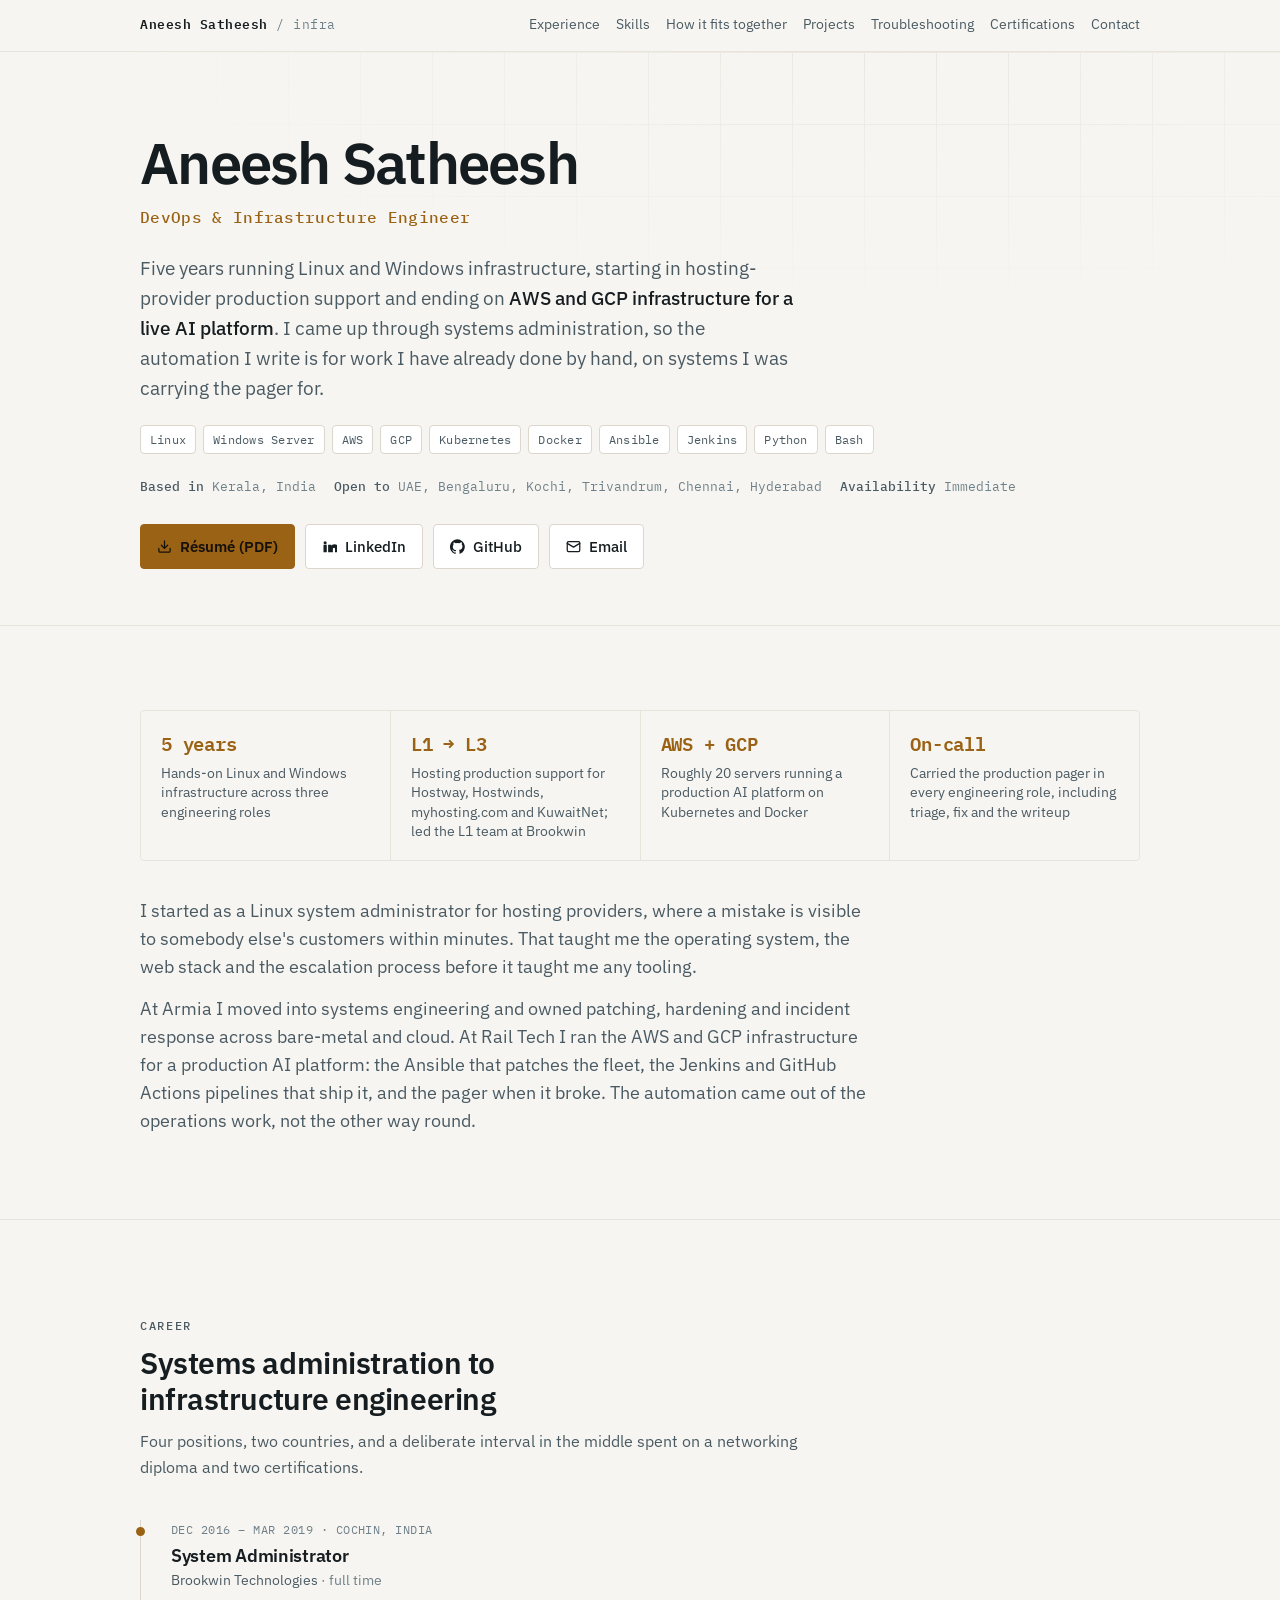
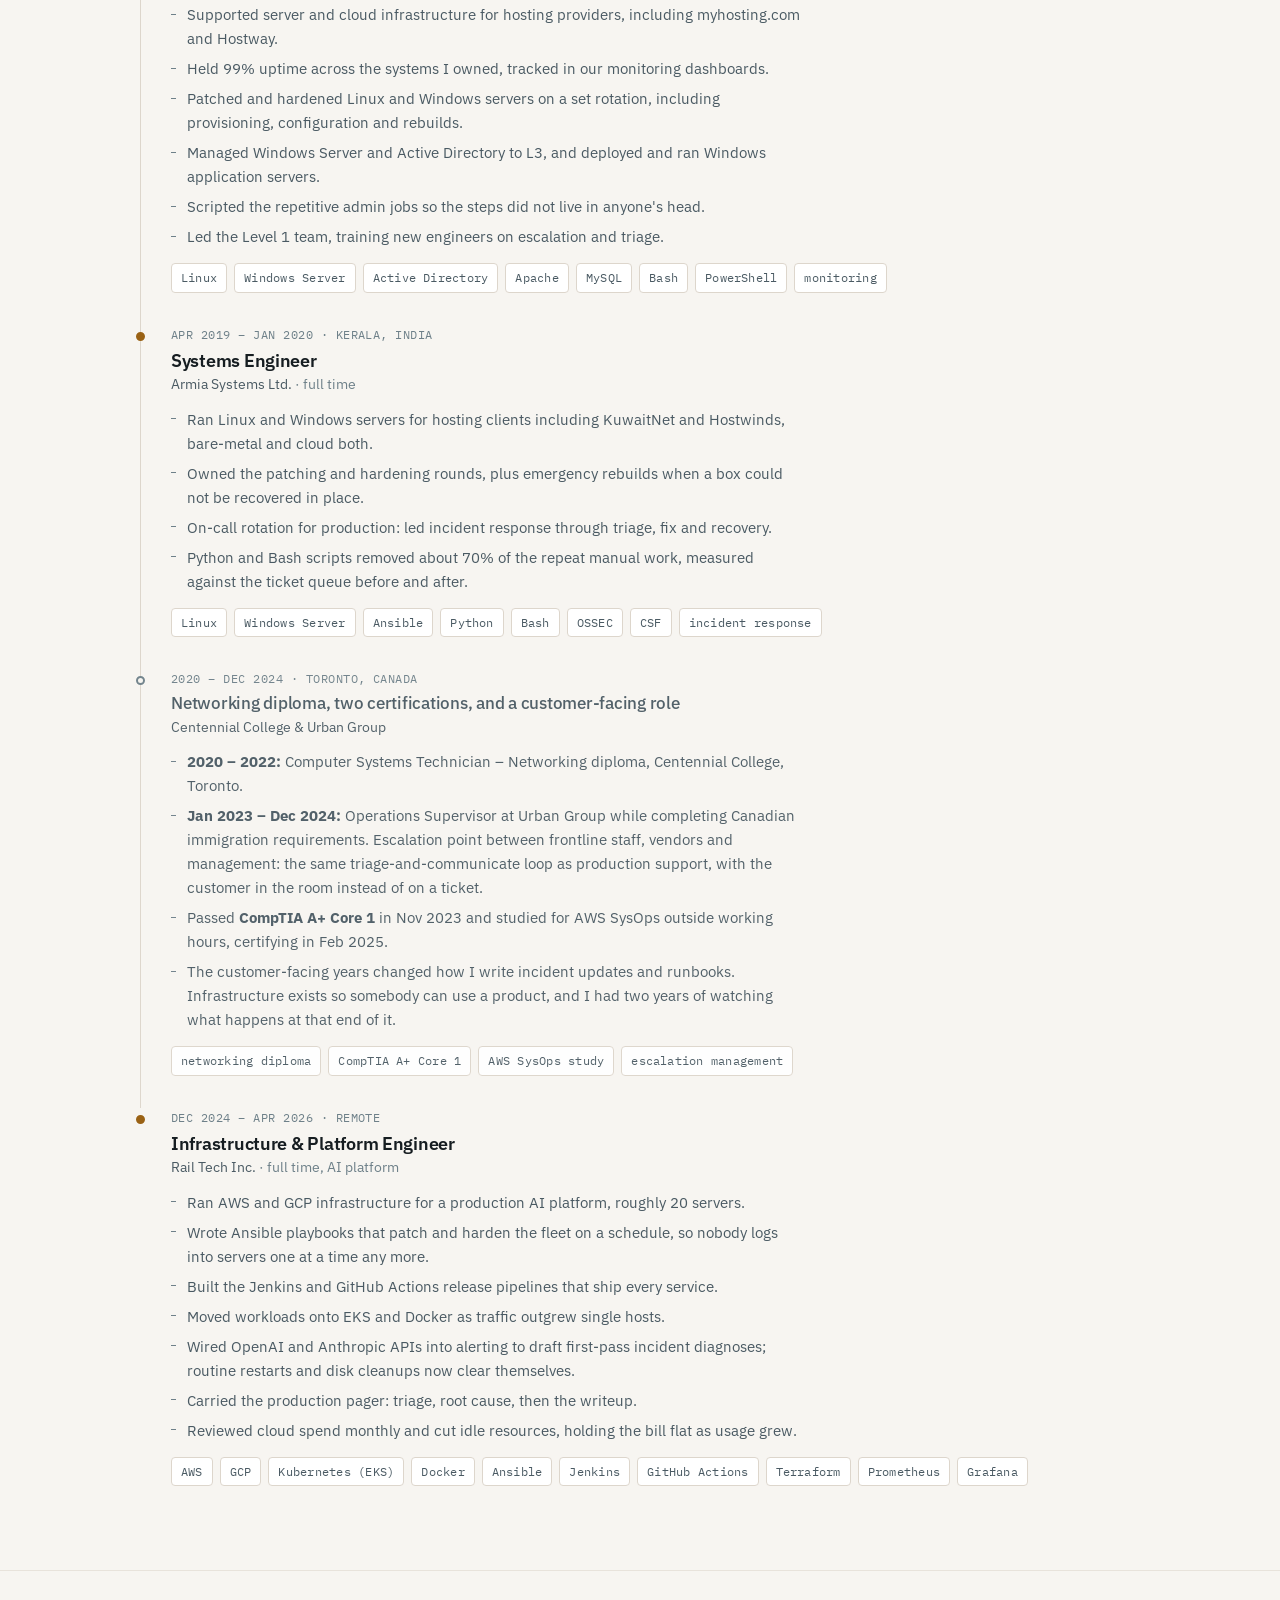
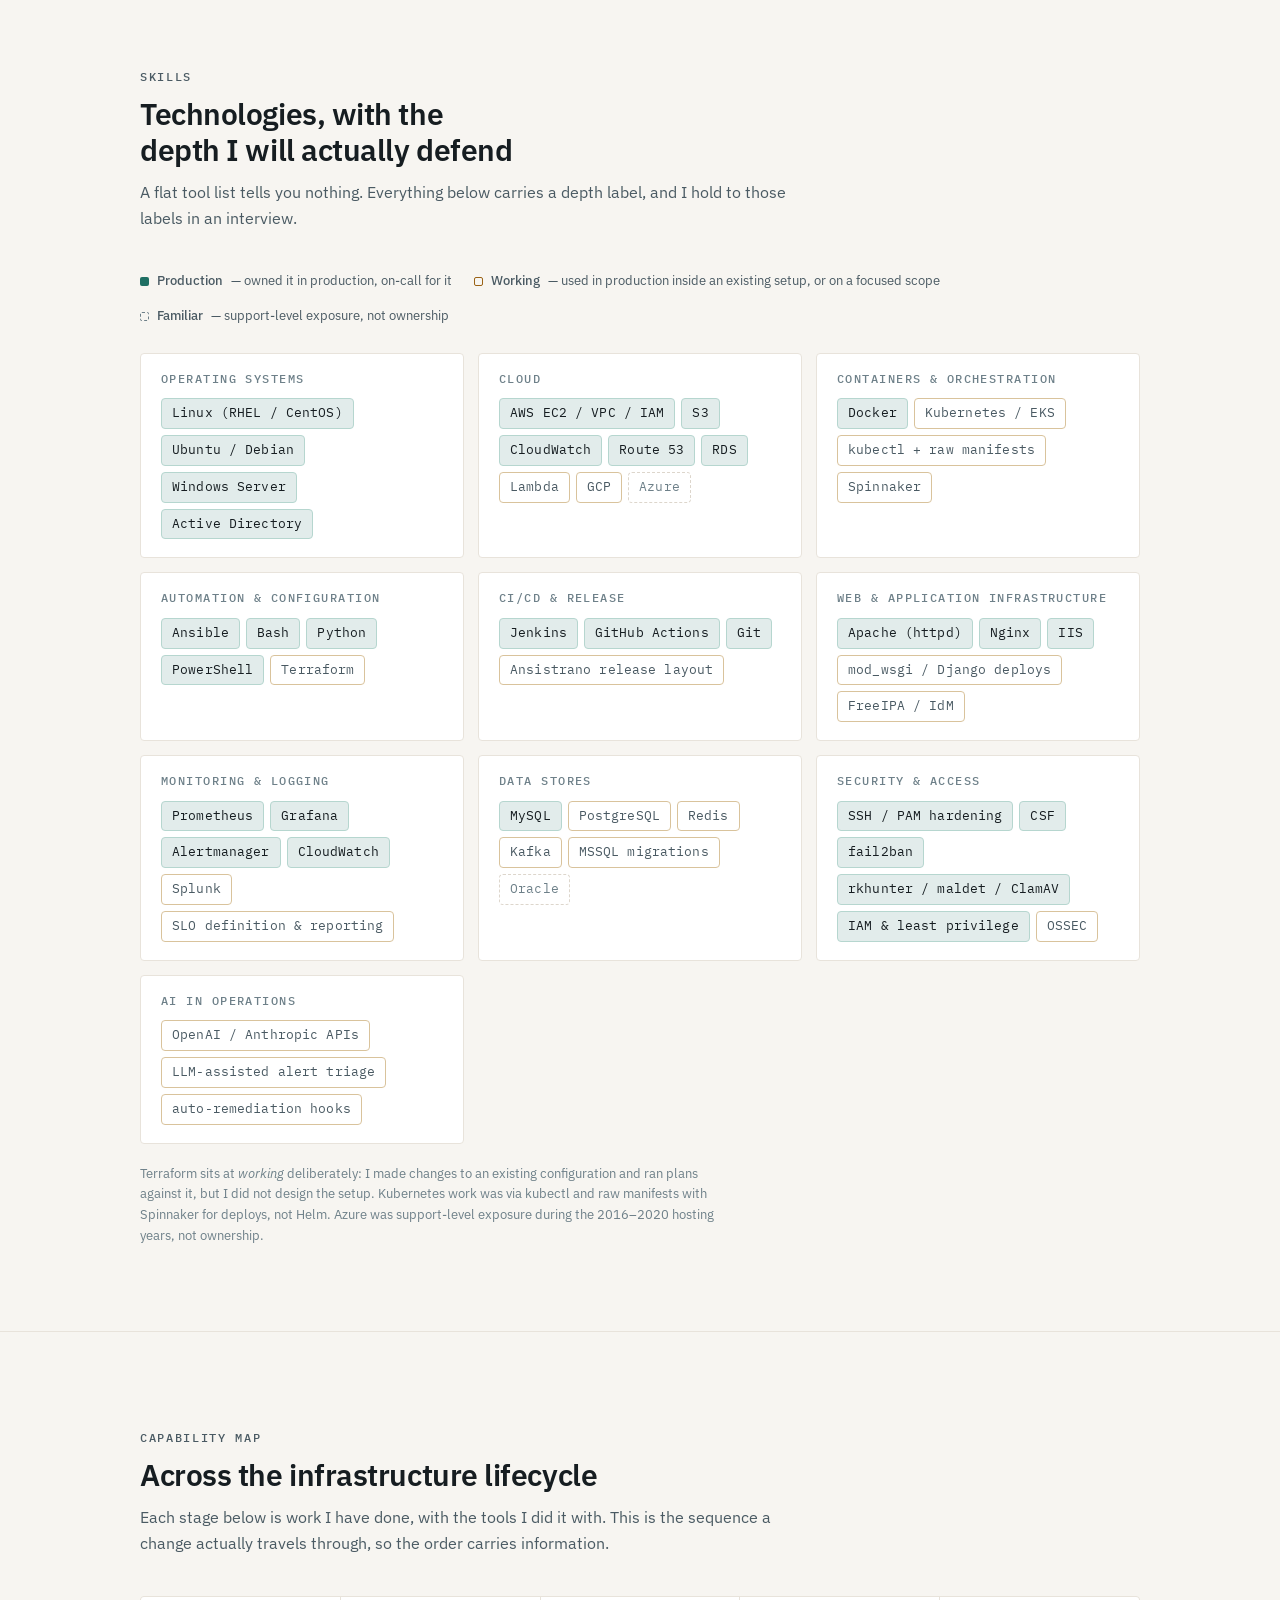
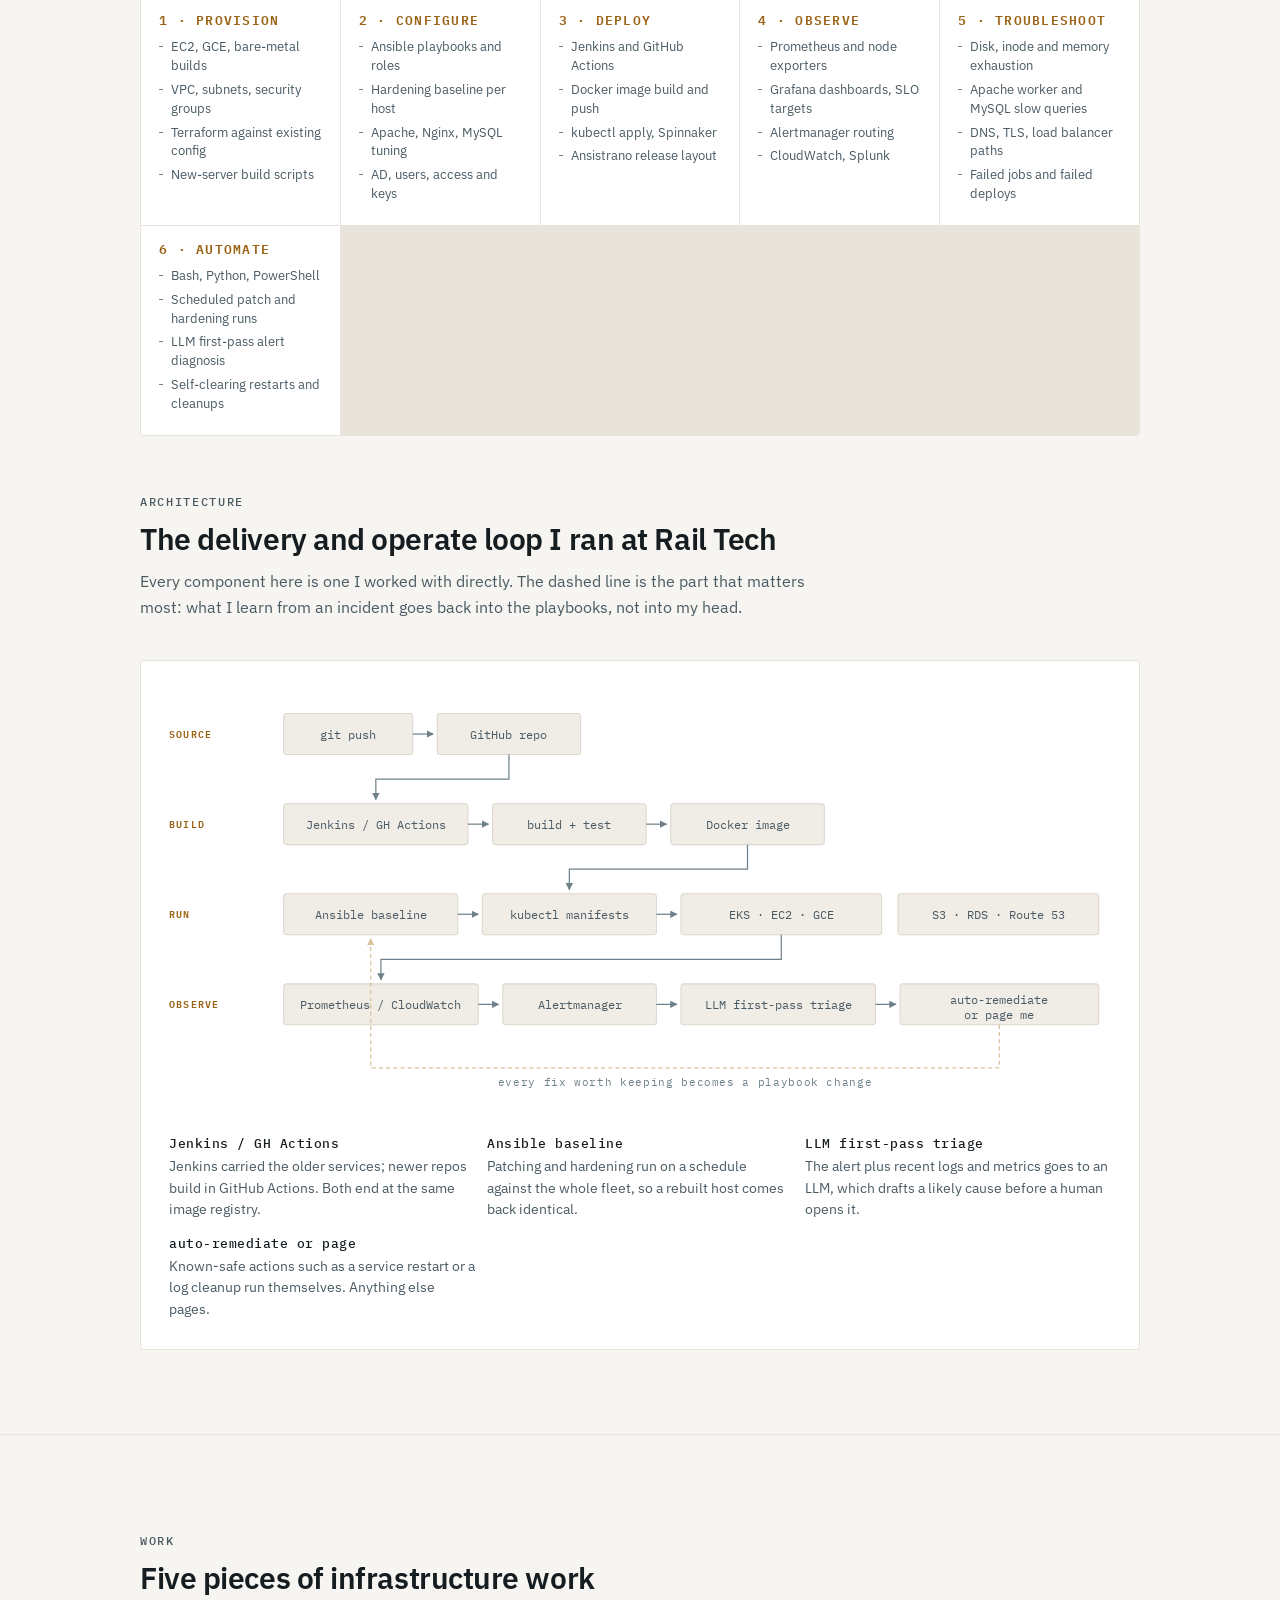
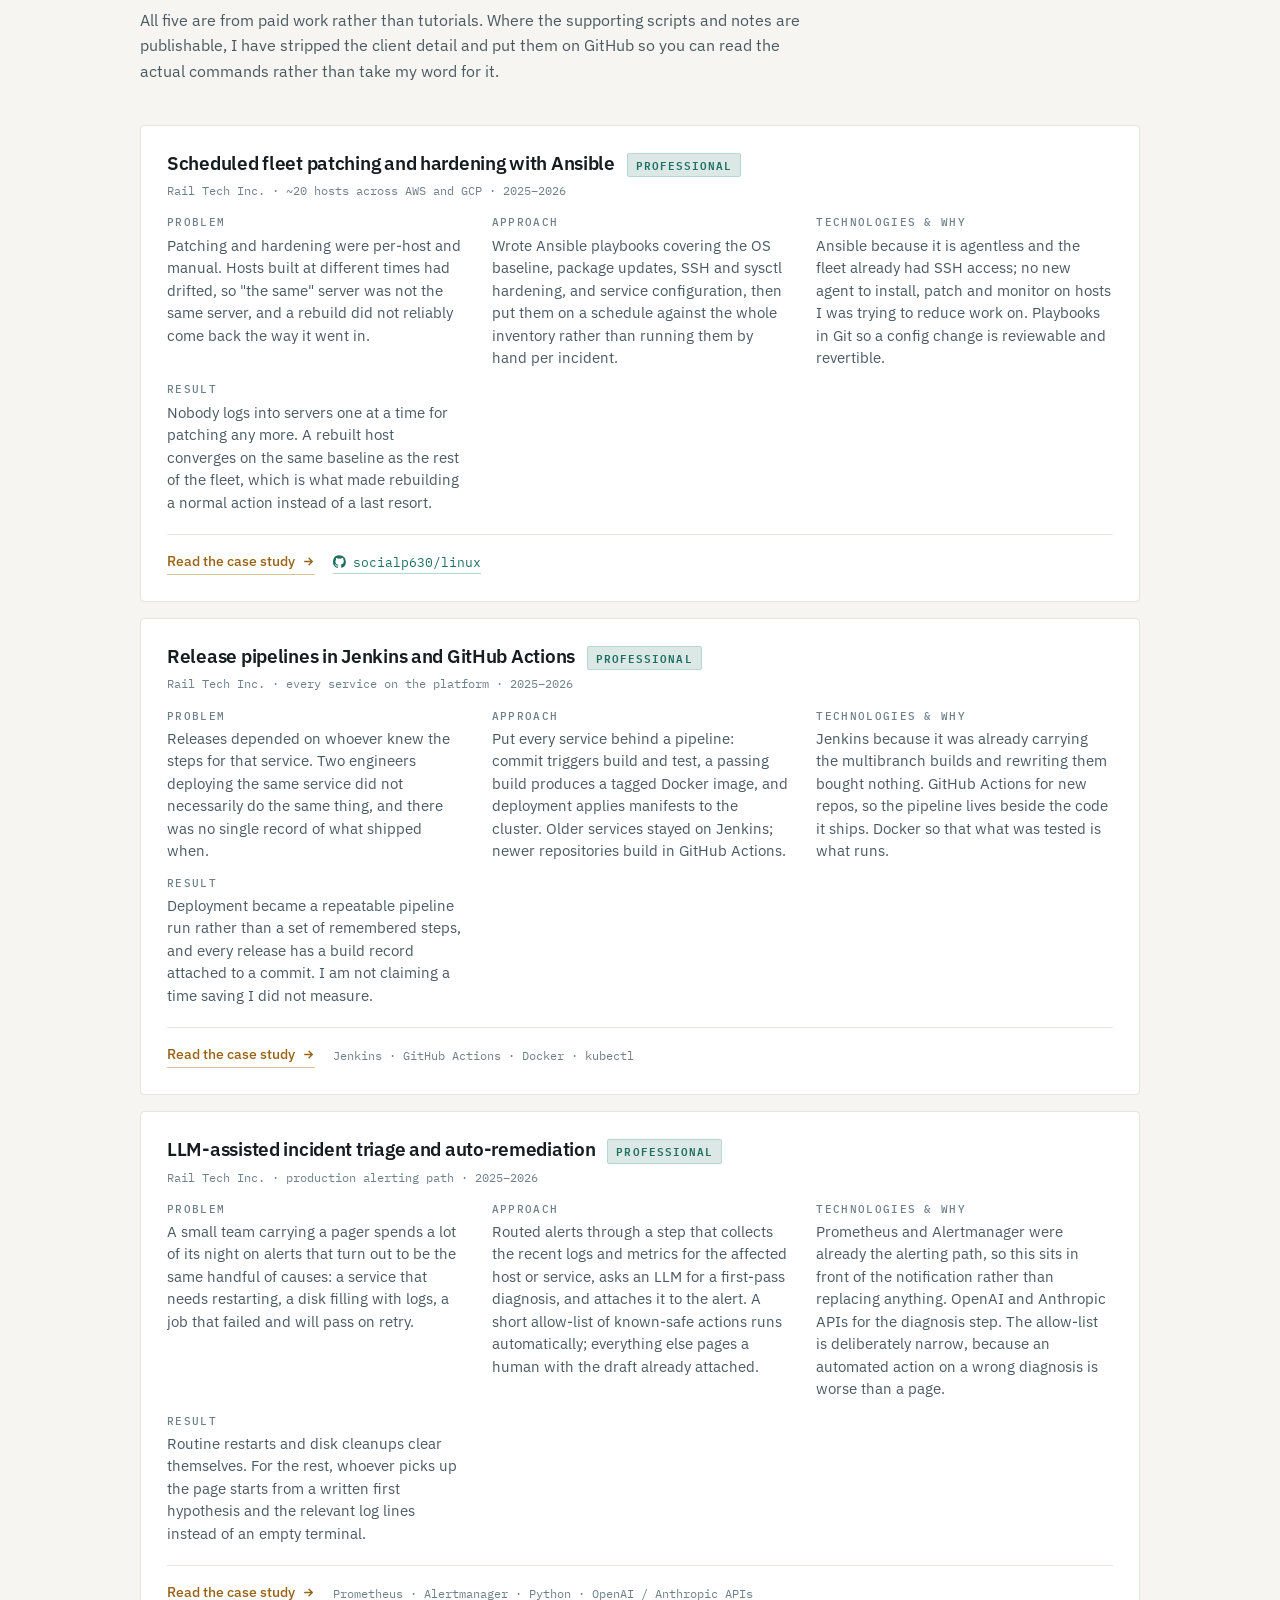
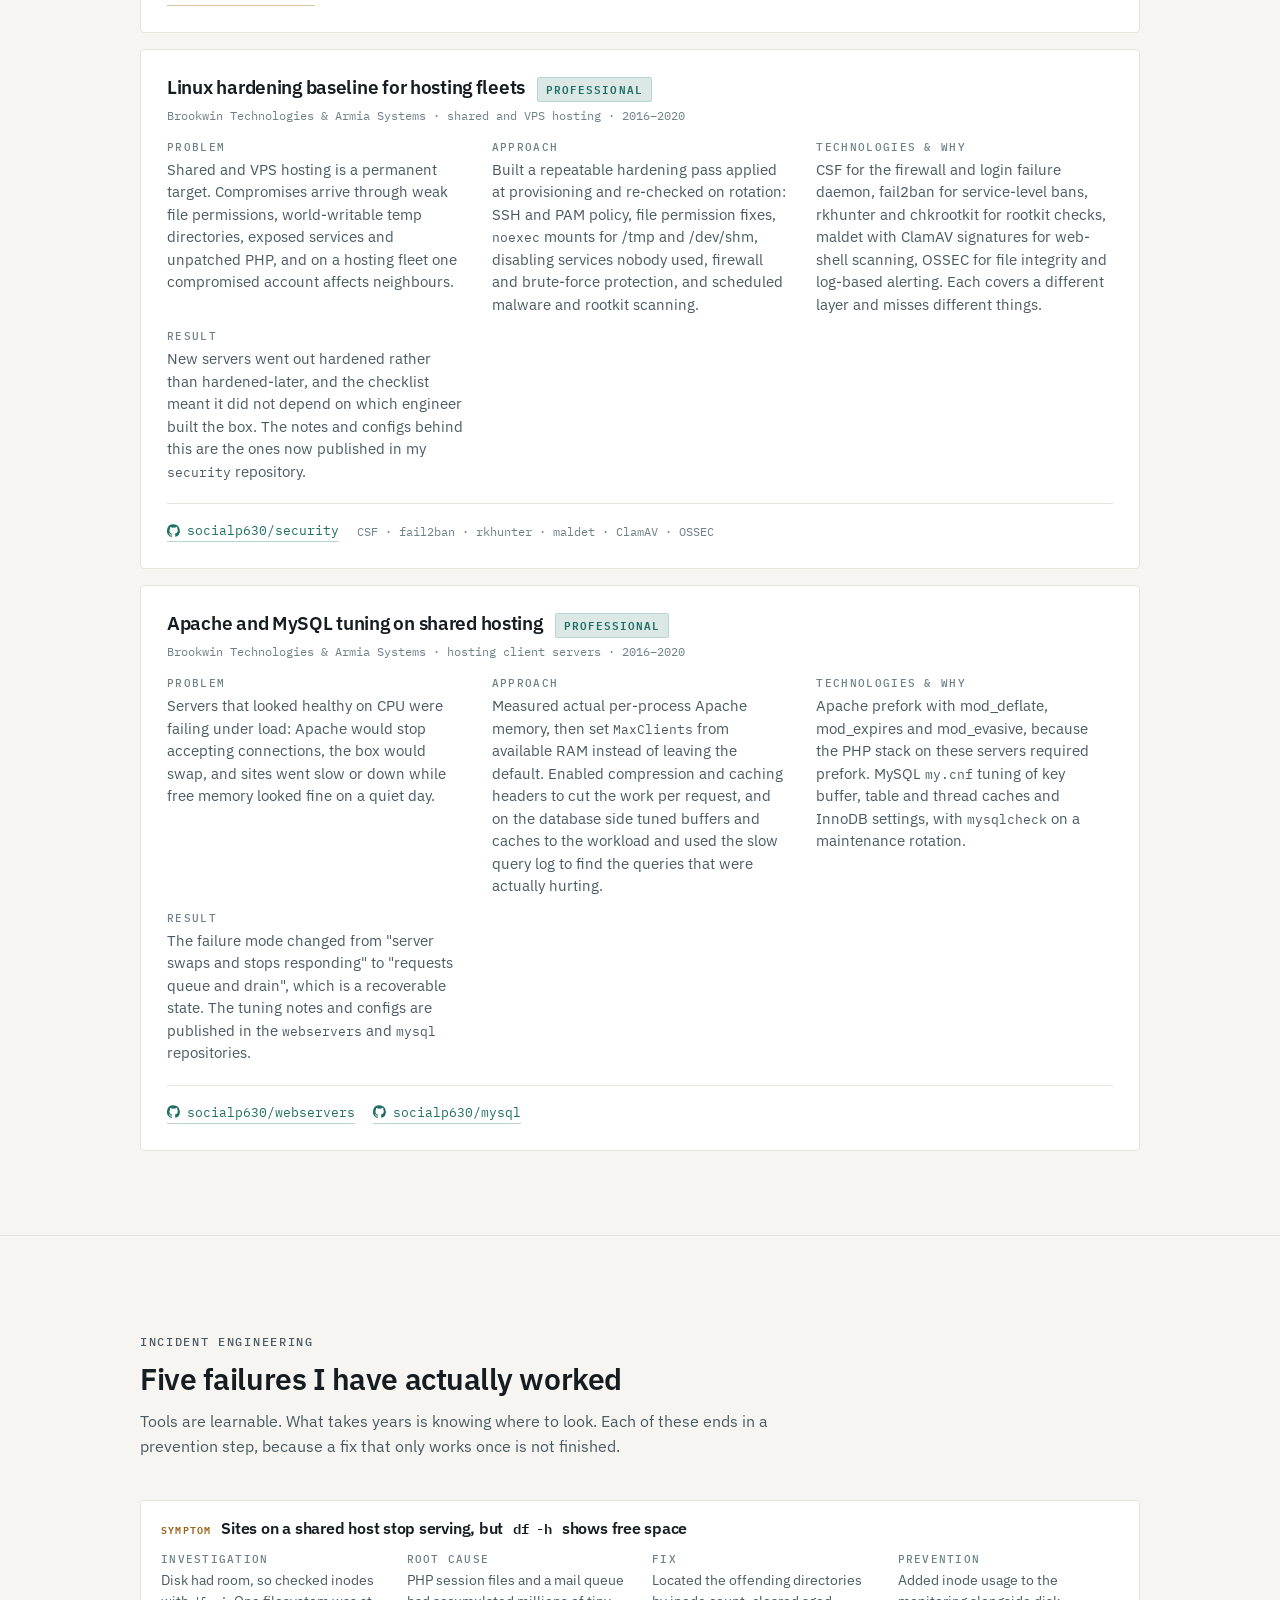
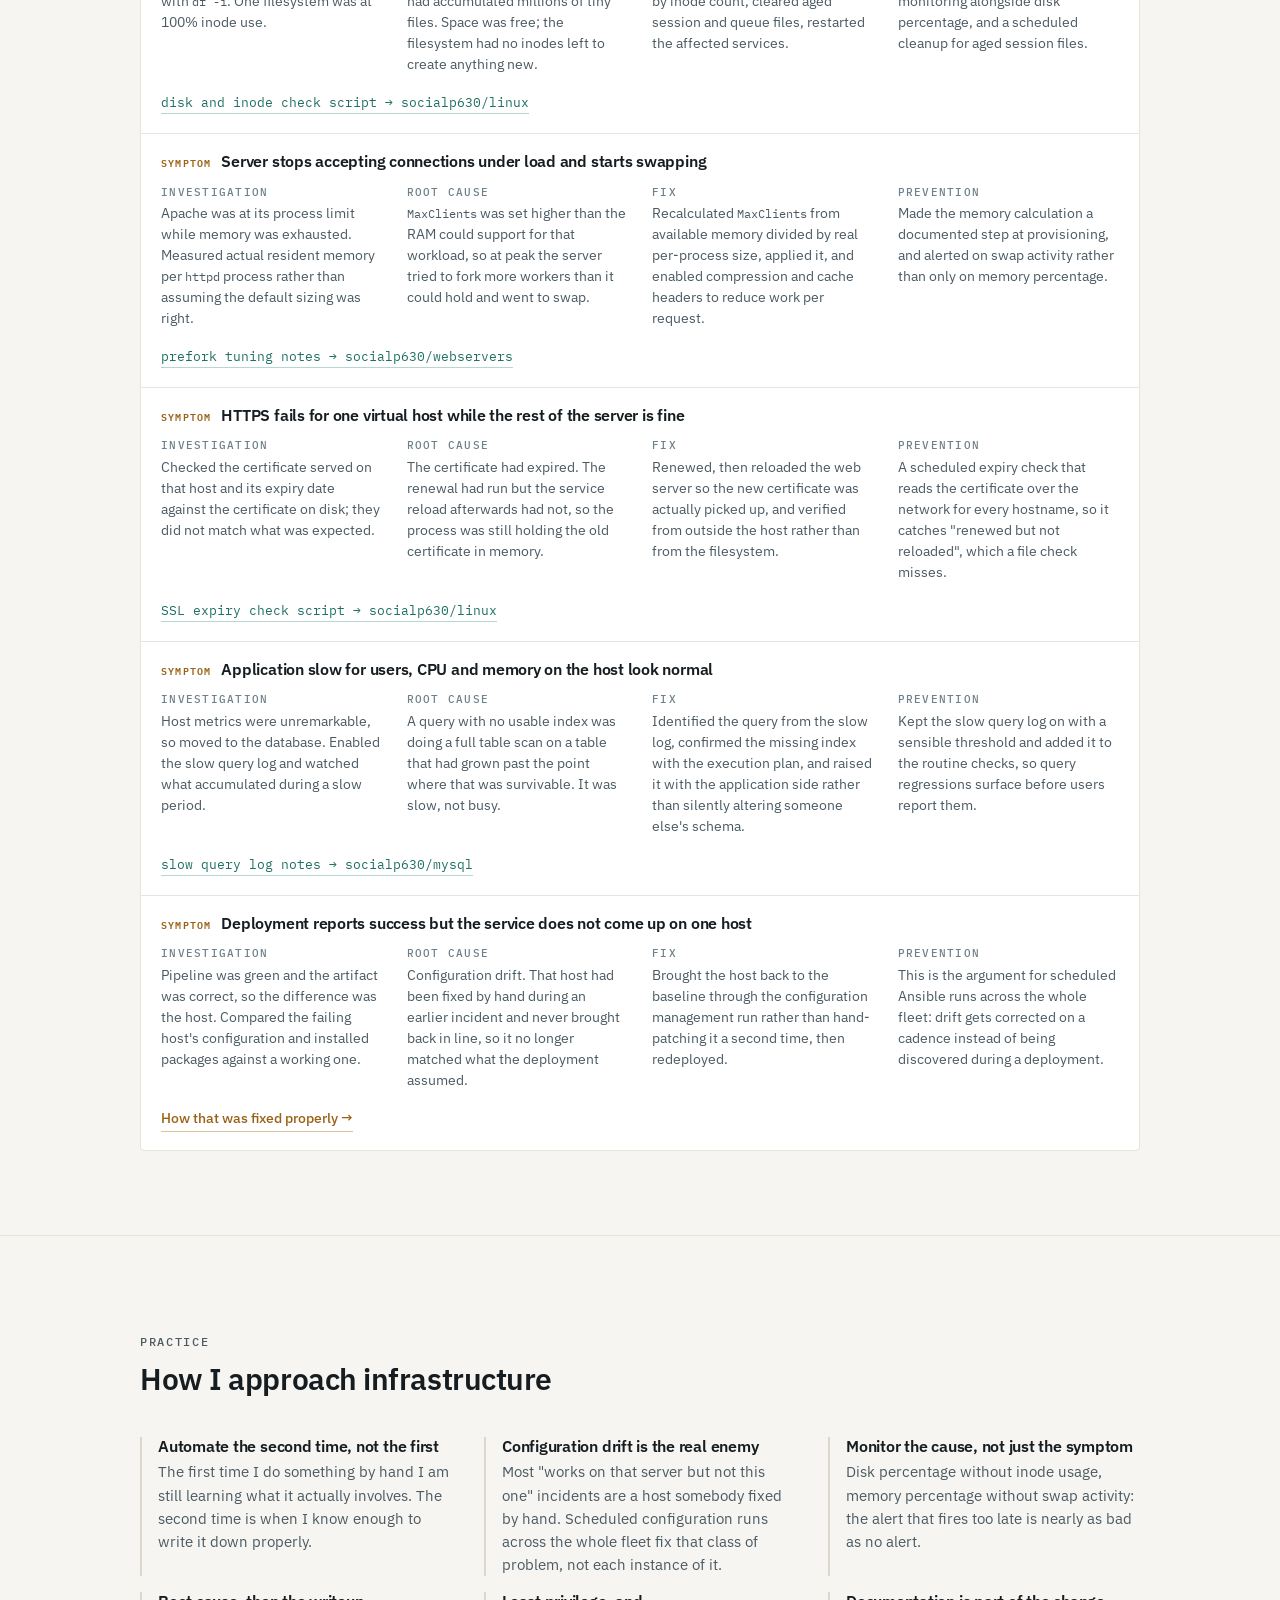
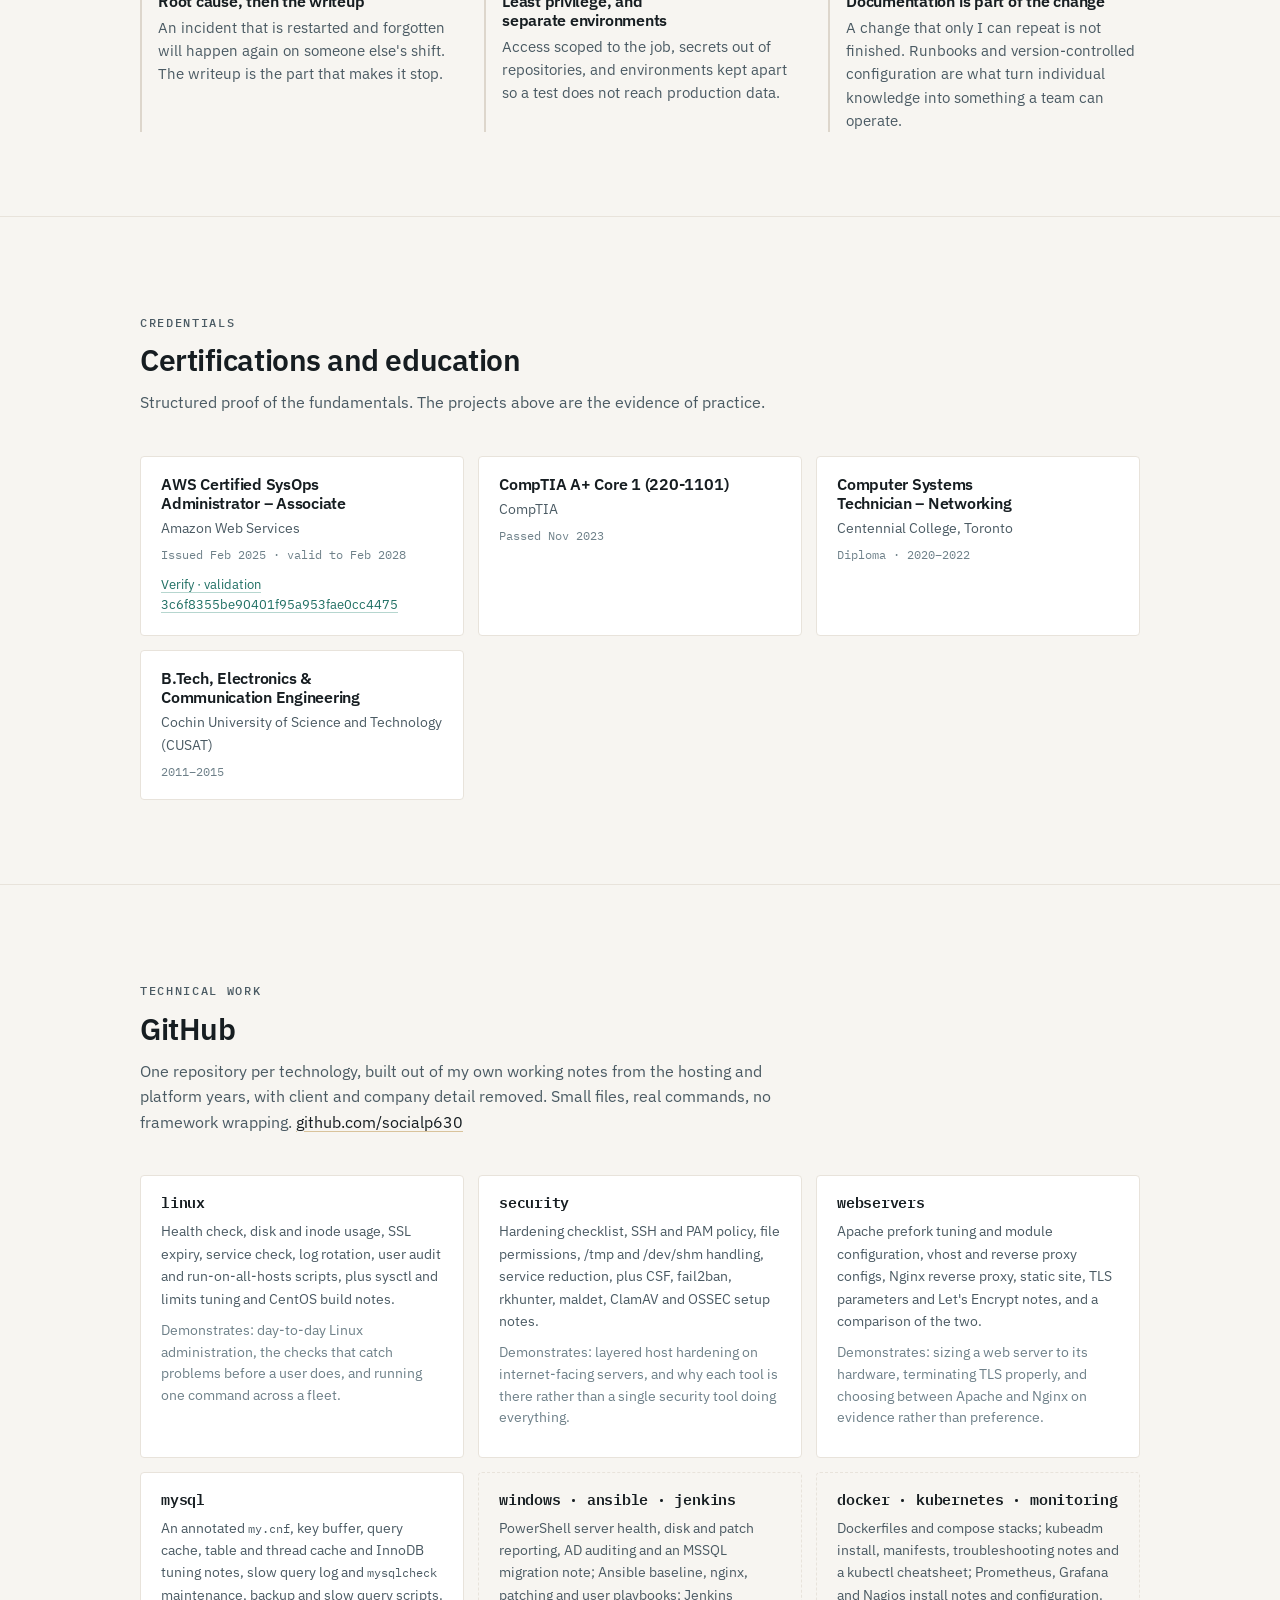
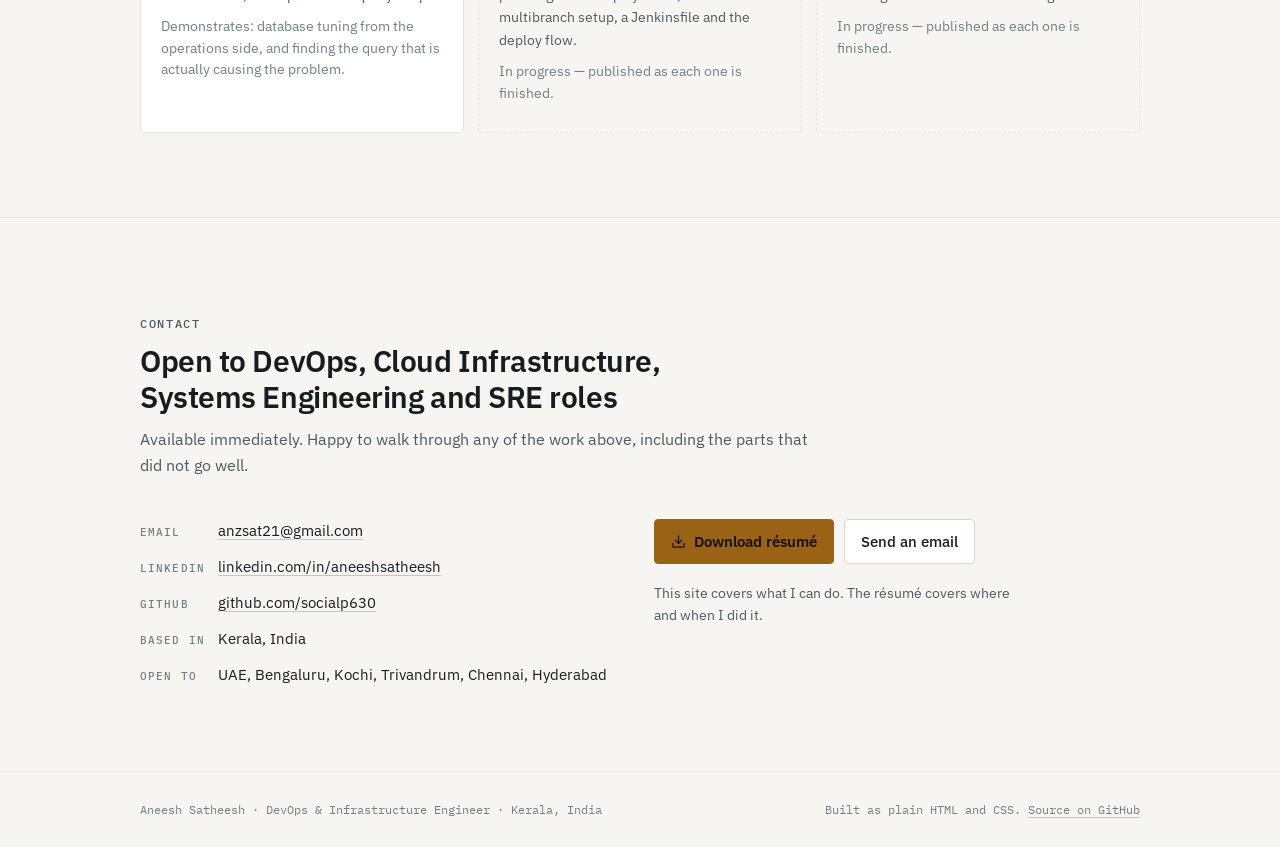
==== index.html @ d0e130db "Add portfolio site" ====
<!doctype html>
<html lang="en">
<head>
<meta charset="utf-8">
<meta name="viewport" content="width=device-width, initial-scale=1, viewport-fit=cover">
<title>Aneesh Satheesh — DevOps &amp; Infrastructure Engineer</title>
<meta name="description" content="DevOps and Infrastructure Engineer with 5 years across Linux and Windows administration, hosting-provider production support, and AWS/GCP infrastructure on Kubernetes. Ansible, Jenkins, Docker, Python, Bash.">
<meta name="author" content="Aneesh Satheesh">
<meta property="og:type" content="profile">
<meta property="og:title" content="Aneesh Satheesh — DevOps &amp; Infrastructure Engineer">
<meta property="og:description" content="Five years running Linux and Windows infrastructure, from hosting-provider production support to AWS and GCP platforms on Kubernetes.">
<link rel="icon" href="data:image/svg+xml,%3Csvg xmlns='http://www.w3.org/2000/svg' viewBox='0 0 32 32'%3E%3Crect width='32' height='32' rx='5' fill='%230e1418'/%3E%3Cpath d='M7 11l5 5-5 5' fill='none' stroke='%23e0a458' stroke-width='2.4' stroke-linecap='round' stroke-linejoin='round'/%3E%3Cpath d='M15 21h10' stroke='%23e0a458' stroke-width='2.4' stroke-linecap='round'/%3E%3C/svg%3E">
<link rel="preconnect" href="https://fonts.googleapis.com">
<link rel="preconnect" href="https://fonts.gstatic.com" crossorigin>
<link rel="stylesheet" href="https://fonts.googleapis.com/css2?family=IBM+Plex+Mono:wght@400;500;600&family=IBM+Plex+Sans:wght@400;500;600;700&display=swap">
<link rel="stylesheet" href="assets/style.css">
<style>
  /* diagram-only styles, kept with the diagram */
  .dg-box   { fill: var(--surface-2); stroke: var(--line); stroke-width: 1; rx: 3; }
  .dg-txt   { fill: var(--text-dim); font-family: var(--mono); font-size: 12px; }
  .dg-lane  { fill: var(--sand); font-family: var(--mono); font-size: 10px; letter-spacing: .12em; font-weight: 600; }
  .dg-line  { stroke: var(--text-mute); stroke-width: 1.2; fill: none; }
  .dg-feed  { stroke: var(--sand-dim); stroke-width: 1.2; fill: none; stroke-dasharray: 4 3; }
  .dg-note  { fill: var(--text-mute); font-family: var(--mono); font-size: 10.5px; letter-spacing: .06em; }
</style>
</head>
<body>

<a class="skip" href="#main">Skip to content</a>

<nav class="nav">
  <div class="wrap">
    <a class="nav-id" href="#top">Aneesh Satheesh <span>/ infra</span></a>
    <div class="nav-links">
      <a href="#experience">Experience</a>
      <a href="#skills">Skills</a>
      <a href="#delivery">How it fits together</a>
      <a href="#projects">Projects</a>
      <a href="#troubleshooting">Troubleshooting</a>
      <a href="#credentials">Certifications</a>
      <a href="#contact">Contact</a>
    </div>
  </div>
</nav>

<main id="main">

<!-- ============================ HERO ============================ -->
<section class="hero" id="top">
  <div class="wrap">
    <h1>Aneesh Satheesh</h1>
    <p class="hero-role">DevOps &amp; Infrastructure Engineer</p>

    <p class="hero-pitch">
      Five years running Linux and Windows infrastructure, starting in hosting-provider
      production support and ending on <strong>AWS and GCP infrastructure for a live AI
      platform</strong>. I came up through systems administration, so the automation I write
      is for work I have already done by hand, on systems I was carrying the pager for.
    </p>

    <div class="chips">
      <span class="chip">Linux</span>
      <span class="chip">Windows Server</span>
      <span class="chip">AWS</span>
      <span class="chip">GCP</span>
      <span class="chip">Kubernetes</span>
      <span class="chip">Docker</span>
      <span class="chip">Ansible</span>
      <span class="chip">Jenkins</span>
      <span class="chip">Python</span>
      <span class="chip">Bash</span>
    </div>

    <div class="hero-meta">
      <span><b>Based in</b> Kerala, India</span>
      <span><b>Open to</b> UAE, Bengaluru, Kochi, Trivandrum, Chennai, Hyderabad</span>
      <span><b>Availability</b> Immediate</span>
    </div>

    <div class="actions">
      <a class="btn btn-primary" href="Aneesh-Satheesh-Resume.pdf" target="_blank" rel="noopener">
        <svg viewBox="0 0 24 24" fill="none" stroke="currentColor" stroke-width="2" stroke-linecap="round" stroke-linejoin="round" aria-hidden="true"><path d="M21 15v4a2 2 0 0 1-2 2H5a2 2 0 0 1-2-2v-4"/><polyline points="7 10 12 15 17 10"/><line x1="12" y1="15" x2="12" y2="3"/></svg>
        Résumé (PDF)
      </a>
      <a class="btn" href="https://www.linkedin.com/in/aneeshsatheesh/" target="_blank" rel="noopener">
        <svg viewBox="0 0 24 24" fill="currentColor" aria-hidden="true"><path d="M4.98 3.5a2.5 2.5 0 1 1 0 5 2.5 2.5 0 0 1 0-5zM2.4 21h5.2V9.2H2.4V21zM9.8 9.2h4.98v1.62h.07c.7-1.24 2.4-2.55 4.93-2.55 5.27 0 6.24 3.3 6.24 7.6V21h-5.2v-4.6c0-1.1-.02-2.5-1.6-2.5-1.6 0-1.85 1.2-1.85 2.42V21H9.8V9.2z"/></svg>
        LinkedIn
      </a>
      <a class="btn" href="https://github.com/socialp630" target="_blank" rel="noopener">
        <svg viewBox="0 0 24 24" fill="currentColor" aria-hidden="true"><path d="M12 .5a12 12 0 0 0-3.8 23.4c.6.1.8-.3.8-.6v-2c-3.3.7-4-1.6-4-1.6-.6-1.4-1.4-1.8-1.4-1.8-1.1-.8.1-.8.1-.8 1.2.1 1.9 1.3 1.9 1.3 1.1 1.9 2.9 1.3 3.6 1 .1-.8.4-1.3.8-1.6-2.7-.3-5.5-1.3-5.5-5.9 0-1.3.5-2.4 1.2-3.2-.1-.3-.5-1.5.1-3.2 0 0 1-.3 3.3 1.2a11.5 11.5 0 0 1 6 0C17.6 5 18.6 5.3 18.6 5.3c.7 1.7.3 2.9.1 3.2.8.8 1.2 1.9 1.2 3.2 0 4.6-2.8 5.6-5.5 5.9.4.4.8 1.1.8 2.2v3.3c0 .3.2.7.8.6A12 12 0 0 0 12 .5z"/></svg>
        GitHub
      </a>
      <a class="btn" href="mailto:anzsat21@gmail.com">
        <svg viewBox="0 0 24 24" fill="none" stroke="currentColor" stroke-width="2" stroke-linecap="round" stroke-linejoin="round" aria-hidden="true"><rect x="2" y="4" width="20" height="16" rx="2"/><path d="m22 7-10 6L2 7"/></svg>
        Email
      </a>
    </div>
  </div>
</section>

<!-- ======================= SNAPSHOT / STATS ======================= -->
<section id="snapshot">
  <div class="wrap">
    <div class="stats">
      <div class="stat">
        <b>5 years</b>
        <span>Hands-on Linux and Windows infrastructure across three engineering roles</span>
      </div>
      <div class="stat">
        <b>L1 &rarr; L3</b>
        <span>Hosting production support for Hostway, Hostwinds, myhosting.com and KuwaitNet; led the L1 team at Brookwin</span>
      </div>
      <div class="stat">
        <b>AWS + GCP</b>
        <span>Roughly 20 servers running a production AI platform on Kubernetes and Docker</span>
      </div>
      <div class="stat">
        <b>On-call</b>
        <span>Carried the production pager in every engineering role, including triage, fix and the writeup</span>
      </div>
    </div>

    <div style="margin-top:36px">
      <p class="lede">
        I started as a Linux system administrator for hosting providers, where a mistake is
        visible to somebody else's customers within minutes. That taught me the operating
        system, the web stack and the escalation process before it taught me any tooling.
      </p>
      <p class="lede">
        At Armia I moved into systems engineering and owned patching, hardening and incident
        response across bare-metal and cloud. At Rail Tech I ran the AWS and GCP infrastructure
        for a production AI platform: the Ansible that patches the fleet, the Jenkins and
        GitHub Actions pipelines that ship it, and the pager when it broke. The automation came
        out of the operations work, not the other way round.
      </p>
    </div>
  </div>
</section>

<!-- ========================= CAREER TIMELINE ========================= -->
<section id="experience">
  <div class="wrap">
    <div class="section-head">
      <p class="eyebrow">Career</p>
      <h2>Systems administration to infrastructure engineering</h2>
      <p>Four positions, two countries, and a deliberate interval in the middle spent on a
         networking diploma and two certifications.</p>
    </div>

    <div class="timeline">

      <article class="tl-item is-eng">
        <p class="tl-when">Dec 2016 &ndash; Mar 2019 &middot; Cochin, India</p>
        <h3 class="tl-role">System Administrator</h3>
        <p class="tl-org">Brookwin Technologies <em>&middot; full time</em></p>
        <ul class="tl-body">
          <li>Supported server and cloud infrastructure for hosting providers, including myhosting.com and Hostway.</li>
          <li>Held 99% uptime across the systems I owned, tracked in our monitoring dashboards.</li>
          <li>Patched and hardened Linux and Windows servers on a set rotation, including provisioning, configuration and rebuilds.</li>
          <li>Managed Windows Server and Active Directory to L3, and deployed and ran Windows application servers.</li>
          <li>Scripted the repetitive admin jobs so the steps did not live in anyone's head.</li>
          <li>Led the Level 1 team, training new engineers on escalation and triage.</li>
        </ul>
        <div class="chips tl-tags">
          <span class="chip">Linux</span><span class="chip">Windows Server</span><span class="chip">Active Directory</span>
          <span class="chip">Apache</span><span class="chip">MySQL</span><span class="chip">Bash</span>
          <span class="chip">PowerShell</span><span class="chip">monitoring</span>
        </div>
      </article>

      <article class="tl-item is-eng">
        <p class="tl-when">Apr 2019 &ndash; Jan 2020 &middot; Kerala, India</p>
        <h3 class="tl-role">Systems Engineer</h3>
        <p class="tl-org">Armia Systems Ltd. <em>&middot; full time</em></p>
        <ul class="tl-body">
          <li>Ran Linux and Windows servers for hosting clients including KuwaitNet and Hostwinds, bare-metal and cloud both.</li>
          <li>Owned the patching and hardening rounds, plus emergency rebuilds when a box could not be recovered in place.</li>
          <li>On-call rotation for production: led incident response through triage, fix and recovery.</li>
          <li>Python and Bash scripts removed about 70% of the repeat manual work, measured against the ticket queue before and after.</li>
        </ul>
        <div class="chips tl-tags">
          <span class="chip">Linux</span><span class="chip">Windows Server</span><span class="chip">Ansible</span>
          <span class="chip">Python</span><span class="chip">Bash</span><span class="chip">OSSEC</span>
          <span class="chip">CSF</span><span class="chip">incident response</span>
        </div>
      </article>

      <article class="tl-item is-interval">
        <p class="tl-when">2020 &ndash; Dec 2024 &middot; Toronto, Canada</p>
        <h3 class="tl-role">Networking diploma, two certifications, and a customer-facing role</h3>
        <p class="tl-org">Centennial College &amp; Urban Group</p>
        <ul class="tl-body">
          <li><strong>2020 &ndash; 2022:</strong> Computer Systems Technician &ndash; Networking diploma, Centennial College, Toronto.</li>
          <li><strong>Jan 2023 &ndash; Dec 2024:</strong> Operations Supervisor at Urban Group while completing Canadian immigration requirements. Escalation point between frontline staff, vendors and management: the same triage-and-communicate loop as production support, with the customer in the room instead of on a ticket.</li>
          <li>Passed <strong>CompTIA A+ Core 1</strong> in Nov 2023 and studied for AWS SysOps outside working hours, certifying in Feb 2025.</li>
          <li>The customer-facing years changed how I write incident updates and runbooks. Infrastructure exists so somebody can use a product, and I had two years of watching what happens at that end of it.</li>
        </ul>
        <div class="chips tl-tags">
          <span class="chip">networking diploma</span><span class="chip">CompTIA A+ Core 1</span>
          <span class="chip">AWS SysOps study</span><span class="chip">escalation management</span>
        </div>
      </article>

      <article class="tl-item is-eng">
        <p class="tl-when">Dec 2024 &ndash; Apr 2026 &middot; Remote</p>
        <h3 class="tl-role">Infrastructure &amp; Platform Engineer</h3>
        <p class="tl-org">Rail Tech Inc. <em>&middot; full time, AI platform</em></p>
        <ul class="tl-body">
          <li>Ran AWS and GCP infrastructure for a production AI platform, roughly 20 servers.</li>
          <li>Wrote Ansible playbooks that patch and harden the fleet on a schedule, so nobody logs into servers one at a time any more.</li>
          <li>Built the Jenkins and GitHub Actions release pipelines that ship every service.</li>
          <li>Moved workloads onto EKS and Docker as traffic outgrew single hosts.</li>
          <li>Wired OpenAI and Anthropic APIs into alerting to draft first-pass incident diagnoses; routine restarts and disk cleanups now clear themselves.</li>
          <li>Carried the production pager: triage, root cause, then the writeup.</li>
          <li>Reviewed cloud spend monthly and cut idle resources, holding the bill flat as usage grew.</li>
        </ul>
        <div class="chips tl-tags">
          <span class="chip">AWS</span><span class="chip">GCP</span><span class="chip">Kubernetes (EKS)</span>
          <span class="chip">Docker</span><span class="chip">Ansible</span><span class="chip">Jenkins</span>
          <span class="chip">GitHub Actions</span><span class="chip">Terraform</span>
          <span class="chip">Prometheus</span><span class="chip">Grafana</span>
        </div>
      </article>

    </div>
  </div>
</section>

<!-- ============================ SKILLS ============================ -->
<section id="skills">
  <div class="wrap">
    <div class="section-head">
      <p class="eyebrow">Skills</p>
      <h2>Technologies, with the depth I will actually defend</h2>
      <p>A flat tool list tells you nothing. Everything below carries a depth label, and I hold
         to those labels in an interview.</p>
    </div>

    <div class="depth-key">
      <div><span class="dot dot-prod"></span> <b style="font-weight:500">Production</b> &mdash; owned it in production, on-call for it</div>
      <div><span class="dot dot-work"></span> <b style="font-weight:500">Working</b> &mdash; used in production inside an existing setup, or on a focused scope</div>
      <div><span class="dot dot-fam"></span> <b style="font-weight:500">Familiar</b> &mdash; support-level exposure, not ownership</div>
    </div>

    <div class="skill-groups">

      <div class="skill-group">
        <h3>Operating systems</h3>
        <div class="skill-list">
          <span class="sk sk-prod">Linux (RHEL / CentOS)</span>
          <span class="sk sk-prod">Ubuntu / Debian</span>
          <span class="sk sk-prod">Windows Server</span>
          <span class="sk sk-prod">Active Directory</span>
        </div>
      </div>

      <div class="skill-group">
        <h3>Cloud</h3>
        <div class="skill-list">
          <span class="sk sk-prod">AWS EC2 / VPC / IAM</span>
          <span class="sk sk-prod">S3</span>
          <span class="sk sk-prod">CloudWatch</span>
          <span class="sk sk-prod">Route 53</span>
          <span class="sk sk-prod">RDS</span>
          <span class="sk sk-work">Lambda</span>
          <span class="sk sk-work">GCP</span>
          <span class="sk sk-fam">Azure</span>
        </div>
      </div>

      <div class="skill-group">
        <h3>Containers &amp; orchestration</h3>
        <div class="skill-list">
          <span class="sk sk-prod">Docker</span>
          <span class="sk sk-work">Kubernetes / EKS</span>
          <span class="sk sk-work">kubectl + raw manifests</span>
          <span class="sk sk-work">Spinnaker</span>
        </div>
      </div>

      <div class="skill-group">
        <h3>Automation &amp; configuration</h3>
        <div class="skill-list">
          <span class="sk sk-prod">Ansible</span>
          <span class="sk sk-prod">Bash</span>
          <span class="sk sk-prod">Python</span>
          <span class="sk sk-prod">PowerShell</span>
          <span class="sk sk-work">Terraform</span>
        </div>
      </div>

      <div class="skill-group">
        <h3>CI/CD &amp; release</h3>
        <div class="skill-list">
          <span class="sk sk-prod">Jenkins</span>
          <span class="sk sk-prod">GitHub Actions</span>
          <span class="sk sk-prod">Git</span>
          <span class="sk sk-work">Ansistrano release layout</span>
        </div>
      </div>

      <div class="skill-group">
        <h3>Web &amp; application infrastructure</h3>
        <div class="skill-list">
          <span class="sk sk-prod">Apache (httpd)</span>
          <span class="sk sk-prod">Nginx</span>
          <span class="sk sk-prod">IIS</span>
          <span class="sk sk-work">mod_wsgi / Django deploys</span>
          <span class="sk sk-work">FreeIPA / IdM</span>
        </div>
      </div>

      <div class="skill-group">
        <h3>Monitoring &amp; logging</h3>
        <div class="skill-list">
          <span class="sk sk-prod">Prometheus</span>
          <span class="sk sk-prod">Grafana</span>
          <span class="sk sk-prod">Alertmanager</span>
          <span class="sk sk-prod">CloudWatch</span>
          <span class="sk sk-work">Splunk</span>
          <span class="sk sk-work">SLO definition &amp; reporting</span>
        </div>
      </div>

      <div class="skill-group">
        <h3>Data stores</h3>
        <div class="skill-list">
          <span class="sk sk-prod">MySQL</span>
          <span class="sk sk-work">PostgreSQL</span>
          <span class="sk sk-work">Redis</span>
          <span class="sk sk-work">Kafka</span>
          <span class="sk sk-work">MSSQL migrations</span>
          <span class="sk sk-fam">Oracle</span>
        </div>
      </div>

      <div class="skill-group">
        <h3>Security &amp; access</h3>
        <div class="skill-list">
          <span class="sk sk-prod">SSH / PAM hardening</span>
          <span class="sk sk-prod">CSF</span>
          <span class="sk sk-prod">fail2ban</span>
          <span class="sk sk-prod">rkhunter / maldet / ClamAV</span>
          <span class="sk sk-prod">IAM &amp; least privilege</span>
          <span class="sk sk-work">OSSEC</span>
        </div>
      </div>

      <div class="skill-group">
        <h3>AI in operations</h3>
        <div class="skill-list">
          <span class="sk sk-work">OpenAI / Anthropic APIs</span>
          <span class="sk sk-work">LLM-assisted alert triage</span>
          <span class="sk sk-work">auto-remediation hooks</span>
        </div>
      </div>

    </div>

    <p class="sk-note">
      Terraform sits at <em>working</em> deliberately: I made changes to an existing configuration
      and ran plans against it, but I did not design the setup. Kubernetes work was via kubectl and
      raw manifests with Spinnaker for deploys, not Helm. Azure was support-level exposure during
      the 2016&ndash;2020 hosting years, not ownership.
    </p>
  </div>
</section>

<!-- ==================== CAPABILITY MAP + DIAGRAM ==================== -->
<section id="delivery">
  <div class="wrap">
    <div class="section-head">
      <p class="eyebrow">Capability map</p>
      <h2>Across the infrastructure lifecycle</h2>
      <p>Each stage below is work I have done, with the tools I did it with. This is the sequence
         a change actually travels through, so the order carries information.</p>
    </div>

    <div class="pipeline">
      <div class="stage">
        <h3>1 &middot; Provision</h3>
        <ul>
          <li>EC2, GCE, bare-metal builds</li>
          <li>VPC, subnets, security groups</li>
          <li>Terraform against existing config</li>
          <li>New-server build scripts</li>
        </ul>
      </div>
      <div class="stage">
        <h3>2 &middot; Configure</h3>
        <ul>
          <li>Ansible playbooks and roles</li>
          <li>Hardening baseline per host</li>
          <li>Apache, Nginx, MySQL tuning</li>
          <li>AD, users, access and keys</li>
        </ul>
      </div>
      <div class="stage">
        <h3>3 &middot; Deploy</h3>
        <ul>
          <li>Jenkins and GitHub Actions</li>
          <li>Docker image build and push</li>
          <li>kubectl apply, Spinnaker</li>
          <li>Ansistrano release layout</li>
        </ul>
      </div>
      <div class="stage">
        <h3>4 &middot; Observe</h3>
        <ul>
          <li>Prometheus and node exporters</li>
          <li>Grafana dashboards, SLO targets</li>
          <li>Alertmanager routing</li>
          <li>CloudWatch, Splunk</li>
        </ul>
      </div>
      <div class="stage">
        <h3>5 &middot; Troubleshoot</h3>
        <ul>
          <li>Disk, inode and memory exhaustion</li>
          <li>Apache worker and MySQL slow queries</li>
          <li>DNS, TLS, load balancer paths</li>
          <li>Failed jobs and failed deploys</li>
        </ul>
      </div>
      <div class="stage">
        <h3>6 &middot; Automate</h3>
        <ul>
          <li>Bash, Python, PowerShell</li>
          <li>Scheduled patch and hardening runs</li>
          <li>LLM first-pass alert diagnosis</li>
          <li>Self-clearing restarts and cleanups</li>
        </ul>
      </div>
    </div>

    <div class="section-head" style="margin-top:56px">
      <p class="eyebrow">Architecture</p>
      <h2>The delivery and operate loop I ran at Rail Tech</h2>
      <p>Every component here is one I worked with directly. The dashed line is the part that
         matters most: what I learn from an incident goes back into the playbooks, not into my head.</p>
    </div>

    <div class="diagram-box">
      <div class="diagram-scroll">
        <svg viewBox="0 0 920 410" role="img" aria-labelledby="dgt dgd">
          <title id="dgt">Rail Tech delivery and operate loop</title>
          <desc id="dgd">Source lane: git push to GitHub repo. Build lane: Jenkins or GitHub Actions, build and test, Docker image. Run lane: Ansible baseline and kubectl manifests onto EKS, EC2 and GCE, with S3, RDS and Route 53. Observe lane: Prometheus and CloudWatch to Alertmanager to LLM first-pass triage, which either auto-remediates or pages. A dashed feedback line returns from that step to the Ansible baseline.</desc>

          <defs>
            <marker id="ah" viewBox="0 0 10 10" refX="9" refY="5" markerWidth="6" markerHeight="6" orient="auto-start-reverse">
              <path d="M0 0 L10 5 L0 10 z" style="fill: var(--text-mute)"/>
            </marker>
            <marker id="ahf" viewBox="0 0 10 10" refX="9" refY="5" markerWidth="6" markerHeight="6" orient="auto-start-reverse">
              <path d="M0 0 L10 5 L0 10 z" style="fill: var(--sand-dim)"/>
            </marker>
          </defs>

          <!-- lane labels -->
          <text class="dg-lane" x="0" y="48">SOURCE</text>
          <text class="dg-lane" x="0" y="136">BUILD</text>
          <text class="dg-lane" x="0" y="224">RUN</text>
          <text class="dg-lane" x="0" y="312">OBSERVE</text>

          <!-- lane 1 -->
          <rect class="dg-box" x="112" y="24" width="126" height="40"/>
          <text class="dg-txt" x="175" y="49" text-anchor="middle">git push</text>
          <path class="dg-line" d="M238 44 H258" marker-end="url(#ah)"/>
          <rect class="dg-box" x="262" y="24" width="140" height="40"/>
          <text class="dg-txt" x="332" y="49" text-anchor="middle">GitHub repo</text>

          <path class="dg-line" d="M332 64 V88 H202 V108" marker-end="url(#ah)"/>

          <!-- lane 2 -->
          <rect class="dg-box" x="112" y="112" width="180" height="40"/>
          <text class="dg-txt" x="202" y="137" text-anchor="middle">Jenkins / GH Actions</text>
          <path class="dg-line" d="M292 132 H312" marker-end="url(#ah)"/>
          <rect class="dg-box" x="316" y="112" width="150" height="40"/>
          <text class="dg-txt" x="391" y="137" text-anchor="middle">build + test</text>
          <path class="dg-line" d="M466 132 H486" marker-end="url(#ah)"/>
          <rect class="dg-box" x="490" y="112" width="150" height="40"/>
          <text class="dg-txt" x="565" y="137" text-anchor="middle">Docker image</text>

          <path class="dg-line" d="M565 152 V176 H391 V196" marker-end="url(#ah)"/>

          <!-- lane 3 -->
          <rect class="dg-box" x="112" y="200" width="170" height="40"/>
          <text class="dg-txt" x="197" y="225" text-anchor="middle">Ansible baseline</text>
          <path class="dg-line" d="M282 220 H302" marker-end="url(#ah)"/>
          <rect class="dg-box" x="306" y="200" width="170" height="40"/>
          <text class="dg-txt" x="391" y="225" text-anchor="middle">kubectl manifests</text>
          <path class="dg-line" d="M476 220 H496" marker-end="url(#ah)"/>
          <rect class="dg-box" x="500" y="200" width="196" height="40"/>
          <text class="dg-txt" x="598" y="225" text-anchor="middle">EKS &middot; EC2 &middot; GCE</text>
          <rect class="dg-box" x="712" y="200" width="196" height="40"/>
          <text class="dg-txt" x="810" y="225" text-anchor="middle">S3 &middot; RDS &middot; Route 53</text>

          <path class="dg-line" d="M598 240 V264 H207 V284" marker-end="url(#ah)"/>

          <!-- lane 4 -->
          <rect class="dg-box" x="112" y="288" width="190" height="40"/>
          <text class="dg-txt" x="207" y="313" text-anchor="middle">Prometheus / CloudWatch</text>
          <path class="dg-line" d="M302 308 H322" marker-end="url(#ah)"/>
          <rect class="dg-box" x="326" y="288" width="150" height="40"/>
          <text class="dg-txt" x="401" y="313" text-anchor="middle">Alertmanager</text>
          <path class="dg-line" d="M476 308 H496" marker-end="url(#ah)"/>
          <rect class="dg-box" x="500" y="288" width="190" height="40"/>
          <text class="dg-txt" x="595" y="313" text-anchor="middle">LLM first-pass triage</text>
          <path class="dg-line" d="M690 308 H710" marker-end="url(#ah)"/>
          <rect class="dg-box" x="714" y="288" width="194" height="40"/>
          <text class="dg-txt" x="811" y="308" text-anchor="middle">auto-remediate</text>
          <text class="dg-txt" x="811" y="322" text-anchor="middle">or page me</text>

          <!-- feedback -->
          <path class="dg-feed" d="M811 328 V370 H197 V244" marker-end="url(#ahf)"/>
          <text class="dg-note" x="504" y="388" text-anchor="middle">every fix worth keeping becomes a playbook change</text>
        </svg>
      </div>

      <div class="diagram-legend">
        <div><b>Jenkins / GH Actions</b>Jenkins carried the older services; newer repos build in GitHub Actions. Both end at the same image registry.</div>
        <div><b>Ansible baseline</b>Patching and hardening run on a schedule against the whole fleet, so a rebuilt host comes back identical.</div>
        <div><b>LLM first-pass triage</b>The alert plus recent logs and metrics goes to an LLM, which drafts a likely cause before a human opens it.</div>
        <div><b>auto-remediate or page</b>Known-safe actions such as a service restart or a log cleanup run themselves. Anything else pages.</div>
      </div>
    </div>
  </div>
</section>

<!-- =========================== PROJECTS =========================== -->
<section id="projects">
  <div class="wrap">
    <div class="section-head">
      <p class="eyebrow">Work</p>
      <h2>Five pieces of infrastructure work</h2>
      <p>All five are from paid work rather than tutorials. Where the supporting scripts and notes
         are publishable, I have stripped the client detail and put them on GitHub so you can read
         the actual commands rather than take my word for it.</p>
    </div>

    <div class="projects">

      <!-- 1 -->
      <article class="project">
        <div class="project-top">
          <h3>Scheduled fleet patching and hardening with Ansible</h3>
          <span class="tag tag-pro">Professional</span>
        </div>
        <p class="project-where">Rail Tech Inc. &middot; ~20 hosts across AWS and GCP &middot; 2025&ndash;2026</p>
        <div class="pgrid">
          <div class="pblock">
            <h4>Problem</h4>
            <p>Patching and hardening were per-host and manual. Hosts built at different times had drifted, so "the same" server was not the same server, and a rebuild did not reliably come back the way it went in.</p>
          </div>
          <div class="pblock">
            <h4>Approach</h4>
            <p>Wrote Ansible playbooks covering the OS baseline, package updates, SSH and sysctl hardening, and service configuration, then put them on a schedule against the whole inventory rather than running them by hand per incident.</p>
          </div>
          <div class="pblock">
            <h4>Technologies &amp; why</h4>
            <p>Ansible because it is agentless and the fleet already had SSH access; no new agent to install, patch and monitor on hosts I was trying to reduce work on. Playbooks in Git so a config change is reviewable and revertible.</p>
          </div>
          <div class="pblock">
            <h4>Result</h4>
            <p>Nobody logs into servers one at a time for patching any more. A rebuilt host converges on the same baseline as the rest of the fleet, which is what made rebuilding a normal action instead of a last resort.</p>
          </div>
        </div>
        <div class="project-foot">
          <a class="cs-link" href="case-studies/fleet-automation.html">Read the case study
            <svg width="13" height="13" viewBox="0 0 24 24" fill="none" stroke="currentColor" stroke-width="2.5" stroke-linecap="round" stroke-linejoin="round" aria-hidden="true"><path d="M5 12h14M13 6l6 6-6 6"/></svg>
          </a>
          <a class="evidence" href="https://github.com/socialp630/linux" target="_blank" rel="noopener">
            <svg viewBox="0 0 24 24" fill="currentColor" aria-hidden="true"><path d="M12 .5a12 12 0 0 0-3.8 23.4c.6.1.8-.3.8-.6v-2c-3.3.7-4-1.6-4-1.6-.6-1.4-1.4-1.8-1.4-1.8-1.1-.8.1-.8.1-.8 1.2.1 1.9 1.3 1.9 1.3 1.1 1.9 2.9 1.3 3.6 1 .1-.8.4-1.3.8-1.6-2.7-.3-5.5-1.3-5.5-5.9 0-1.3.5-2.4 1.2-3.2-.1-.3-.5-1.5.1-3.2 0 0 1-.3 3.3 1.2a11.5 11.5 0 0 1 6 0C17.6 5 18.6 5.3 18.6 5.3c.7 1.7.3 2.9.1 3.2.8.8 1.2 1.9 1.2 3.2 0 4.6-2.8 5.6-5.5 5.9.4.4.8 1.1.8 2.2v3.3c0 .3.2.7.8.6A12 12 0 0 0 12 .5z"/></svg>
            socialp630/linux
          </a>
        </div>
      </article>

      <!-- 2 -->
      <article class="project">
        <div class="project-top">
          <h3>Release pipelines in Jenkins and GitHub Actions</h3>
          <span class="tag tag-pro">Professional</span>
        </div>
        <p class="project-where">Rail Tech Inc. &middot; every service on the platform &middot; 2025&ndash;2026</p>
        <div class="pgrid">
          <div class="pblock">
            <h4>Problem</h4>
            <p>Releases depended on whoever knew the steps for that service. Two engineers deploying the same service did not necessarily do the same thing, and there was no single record of what shipped when.</p>
          </div>
          <div class="pblock">
            <h4>Approach</h4>
            <p>Put every service behind a pipeline: commit triggers build and test, a passing build produces a tagged Docker image, and deployment applies manifests to the cluster. Older services stayed on Jenkins; newer repositories build in GitHub Actions.</p>
          </div>
          <div class="pblock">
            <h4>Technologies &amp; why</h4>
            <p>Jenkins because it was already carrying the multibranch builds and rewriting them bought nothing. GitHub Actions for new repos, so the pipeline lives beside the code it ships. Docker so that what was tested is what runs.</p>
          </div>
          <div class="pblock">
            <h4>Result</h4>
            <p>Deployment became a repeatable pipeline run rather than a set of remembered steps, and every release has a build record attached to a commit. I am not claiming a time saving I did not measure.</p>
          </div>
        </div>
        <div class="project-foot">
          <a class="cs-link" href="case-studies/release-pipeline.html">Read the case study
            <svg width="13" height="13" viewBox="0 0 24 24" fill="none" stroke="currentColor" stroke-width="2.5" stroke-linecap="round" stroke-linejoin="round" aria-hidden="true"><path d="M5 12h14M13 6l6 6-6 6"/></svg>
          </a>
          <span class="project-where" style="margin:0">Jenkins &middot; GitHub Actions &middot; Docker &middot; kubectl</span>
        </div>
      </article>

      <!-- 3 -->
      <article class="project">
        <div class="project-top">
          <h3>LLM-assisted incident triage and auto-remediation</h3>
          <span class="tag tag-pro">Professional</span>
        </div>
        <p class="project-where">Rail Tech Inc. &middot; production alerting path &middot; 2025&ndash;2026</p>
        <div class="pgrid">
          <div class="pblock">
            <h4>Problem</h4>
            <p>A small team carrying a pager spends a lot of its night on alerts that turn out to be the same handful of causes: a service that needs restarting, a disk filling with logs, a job that failed and will pass on retry.</p>
          </div>
          <div class="pblock">
            <h4>Approach</h4>
            <p>Routed alerts through a step that collects the recent logs and metrics for the affected host or service, asks an LLM for a first-pass diagnosis, and attaches it to the alert. A short allow-list of known-safe actions runs automatically; everything else pages a human with the draft already attached.</p>
          </div>
          <div class="pblock">
            <h4>Technologies &amp; why</h4>
            <p>Prometheus and Alertmanager were already the alerting path, so this sits in front of the notification rather than replacing anything. OpenAI and Anthropic APIs for the diagnosis step. The allow-list is deliberately narrow, because an automated action on a wrong diagnosis is worse than a page.</p>
          </div>
          <div class="pblock">
            <h4>Result</h4>
            <p>Routine restarts and disk cleanups clear themselves. For the rest, whoever picks up the page starts from a written first hypothesis and the relevant log lines instead of an empty terminal.</p>
          </div>
        </div>
        <div class="project-foot">
          <a class="cs-link" href="case-studies/incident-response.html">Read the case study
            <svg width="13" height="13" viewBox="0 0 24 24" fill="none" stroke="currentColor" stroke-width="2.5" stroke-linecap="round" stroke-linejoin="round" aria-hidden="true"><path d="M5 12h14M13 6l6 6-6 6"/></svg>
          </a>
          <span class="project-where" style="margin:0">Prometheus &middot; Alertmanager &middot; Python &middot; OpenAI / Anthropic APIs</span>
        </div>
      </article>

      <!-- 4 -->
      <article class="project">
        <div class="project-top">
          <h3>Linux hardening baseline for hosting fleets</h3>
          <span class="tag tag-pro">Professional</span>
        </div>
        <p class="project-where">Brookwin Technologies &amp; Armia Systems &middot; shared and VPS hosting &middot; 2016&ndash;2020</p>
        <div class="pgrid">
          <div class="pblock">
            <h4>Problem</h4>
            <p>Shared and VPS hosting is a permanent target. Compromises arrive through weak file permissions, world-writable temp directories, exposed services and unpatched PHP, and on a hosting fleet one compromised account affects neighbours.</p>
          </div>
          <div class="pblock">
            <h4>Approach</h4>
            <p>Built a repeatable hardening pass applied at provisioning and re-checked on rotation: SSH and PAM policy, file permission fixes, <code>noexec</code> mounts for /tmp and /dev/shm, disabling services nobody used, firewall and brute-force protection, and scheduled malware and rootkit scanning.</p>
          </div>
          <div class="pblock">
            <h4>Technologies &amp; why</h4>
            <p>CSF for the firewall and login failure daemon, fail2ban for service-level bans, rkhunter and chkrootkit for rootkit checks, maldet with ClamAV signatures for web-shell scanning, OSSEC for file integrity and log-based alerting. Each covers a different layer and misses different things.</p>
          </div>
          <div class="pblock">
            <h4>Result</h4>
            <p>New servers went out hardened rather than hardened-later, and the checklist meant it did not depend on which engineer built the box. The notes and configs behind this are the ones now published in my <code>security</code> repository.</p>
          </div>
        </div>
        <div class="project-foot">
          <a class="evidence" href="https://github.com/socialp630/security" target="_blank" rel="noopener">
            <svg viewBox="0 0 24 24" fill="currentColor" aria-hidden="true"><path d="M12 .5a12 12 0 0 0-3.8 23.4c.6.1.8-.3.8-.6v-2c-3.3.7-4-1.6-4-1.6-.6-1.4-1.4-1.8-1.4-1.8-1.1-.8.1-.8.1-.8 1.2.1 1.9 1.3 1.9 1.3 1.1 1.9 2.9 1.3 3.6 1 .1-.8.4-1.3.8-1.6-2.7-.3-5.5-1.3-5.5-5.9 0-1.3.5-2.4 1.2-3.2-.1-.3-.5-1.5.1-3.2 0 0 1-.3 3.3 1.2a11.5 11.5 0 0 1 6 0C17.6 5 18.6 5.3 18.6 5.3c.7 1.7.3 2.9.1 3.2.8.8 1.2 1.9 1.2 3.2 0 4.6-2.8 5.6-5.5 5.9.4.4.8 1.1.8 2.2v3.3c0 .3.2.7.8.6A12 12 0 0 0 12 .5z"/></svg>
            socialp630/security
          </a>
          <span class="project-where" style="margin:0">CSF &middot; fail2ban &middot; rkhunter &middot; maldet &middot; ClamAV &middot; OSSEC</span>
        </div>
      </article>

      <!-- 5 -->
      <article class="project">
        <div class="project-top">
          <h3>Apache and MySQL tuning on shared hosting</h3>
          <span class="tag tag-pro">Professional</span>
        </div>
        <p class="project-where">Brookwin Technologies &amp; Armia Systems &middot; hosting client servers &middot; 2016&ndash;2020</p>
        <div class="pgrid">
          <div class="pblock">
            <h4>Problem</h4>
            <p>Servers that looked healthy on CPU were failing under load: Apache would stop accepting connections, the box would swap, and sites went slow or down while free memory looked fine on a quiet day.</p>
          </div>
          <div class="pblock">
            <h4>Approach</h4>
            <p>Measured actual per-process Apache memory, then set <code>MaxClients</code> from available RAM instead of leaving the default. Enabled compression and caching headers to cut the work per request, and on the database side tuned buffers and caches to the workload and used the slow query log to find the queries that were actually hurting.</p>
          </div>
          <div class="pblock">
            <h4>Technologies &amp; why</h4>
            <p>Apache prefork with mod_deflate, mod_expires and mod_evasive, because the PHP stack on these servers required prefork. MySQL <code>my.cnf</code> tuning of key buffer, table and thread caches and InnoDB settings, with <code>mysqlcheck</code> on a maintenance rotation.</p>
          </div>
          <div class="pblock">
            <h4>Result</h4>
            <p>The failure mode changed from "server swaps and stops responding" to "requests queue and drain", which is a recoverable state. The tuning notes and configs are published in the <code>webservers</code> and <code>mysql</code> repositories.</p>
          </div>
        </div>
        <div class="project-foot">
          <a class="evidence" href="https://github.com/socialp630/webservers" target="_blank" rel="noopener">
            <svg viewBox="0 0 24 24" fill="currentColor" aria-hidden="true"><path d="M12 .5a12 12 0 0 0-3.8 23.4c.6.1.8-.3.8-.6v-2c-3.3.7-4-1.6-4-1.6-.6-1.4-1.4-1.8-1.4-1.8-1.1-.8.1-.8.1-.8 1.2.1 1.9 1.3 1.9 1.3 1.1 1.9 2.9 1.3 3.6 1 .1-.8.4-1.3.8-1.6-2.7-.3-5.5-1.3-5.5-5.9 0-1.3.5-2.4 1.2-3.2-.1-.3-.5-1.5.1-3.2 0 0 1-.3 3.3 1.2a11.5 11.5 0 0 1 6 0C17.6 5 18.6 5.3 18.6 5.3c.7 1.7.3 2.9.1 3.2.8.8 1.2 1.9 1.2 3.2 0 4.6-2.8 5.6-5.5 5.9.4.4.8 1.1.8 2.2v3.3c0 .3.2.7.8.6A12 12 0 0 0 12 .5z"/></svg>
            socialp630/webservers
          </a>
          <a class="evidence" href="https://github.com/socialp630/mysql" target="_blank" rel="noopener">
            <svg viewBox="0 0 24 24" fill="currentColor" aria-hidden="true"><path d="M12 .5a12 12 0 0 0-3.8 23.4c.6.1.8-.3.8-.6v-2c-3.3.7-4-1.6-4-1.6-.6-1.4-1.4-1.8-1.4-1.8-1.1-.8.1-.8.1-.8 1.2.1 1.9 1.3 1.9 1.3 1.1 1.9 2.9 1.3 3.6 1 .1-.8.4-1.3.8-1.6-2.7-.3-5.5-1.3-5.5-5.9 0-1.3.5-2.4 1.2-3.2-.1-.3-.5-1.5.1-3.2 0 0 1-.3 3.3 1.2a11.5 11.5 0 0 1 6 0C17.6 5 18.6 5.3 18.6 5.3c.7 1.7.3 2.9.1 3.2.8.8 1.2 1.9 1.2 3.2 0 4.6-2.8 5.6-5.5 5.9.4.4.8 1.1.8 2.2v3.3c0 .3.2.7.8.6A12 12 0 0 0 12 .5z"/></svg>
            socialp630/mysql
          </a>
        </div>
      </article>

    </div>
  </div>
</section>

<!-- ======================= TROUBLESHOOTING ======================= -->
<section id="troubleshooting">
  <div class="wrap">
    <div class="section-head">
      <p class="eyebrow">Incident engineering</p>
      <h2>Five failures I have actually worked</h2>
      <p>Tools are learnable. What takes years is knowing where to look. Each of these ends in a
         prevention step, because a fix that only works once is not finished.</p>
    </div>

    <div class="faults">

      <article class="fault">
        <h3 class="fault-sym">Sites on a shared host stop serving, but <code>df -h</code> shows free space</h3>
        <div class="fault-steps">
          <div><b>Investigation</b>Disk had room, so checked inodes with <code>df -i</code>. One filesystem was at 100% inode use.</div>
          <div><b>Root cause</b>PHP session files and a mail queue had accumulated millions of tiny files. Space was free; the filesystem had no inodes left to create anything new.</div>
          <div><b>Fix</b>Located the offending directories by inode count, cleared aged session and queue files, restarted the affected services.</div>
          <div><b>Prevention</b>Added inode usage to the monitoring alongside disk percentage, and a scheduled cleanup for aged session files.</div>
        </div>
        <div class="fault-foot">
          <a class="evidence" href="https://github.com/socialp630/linux" target="_blank" rel="noopener">disk and inode check script &rarr; socialp630/linux</a>
        </div>
      </article>

      <article class="fault">
        <h3 class="fault-sym">Server stops accepting connections under load and starts swapping</h3>
        <div class="fault-steps">
          <div><b>Investigation</b>Apache was at its process limit while memory was exhausted. Measured actual resident memory per <code>httpd</code> process rather than assuming the default sizing was right.</div>
          <div><b>Root cause</b><code>MaxClients</code> was set higher than the RAM could support for that workload, so at peak the server tried to fork more workers than it could hold and went to swap.</div>
          <div><b>Fix</b>Recalculated <code>MaxClients</code> from available memory divided by real per-process size, applied it, and enabled compression and cache headers to reduce work per request.</div>
          <div><b>Prevention</b>Made the memory calculation a documented step at provisioning, and alerted on swap activity rather than only on memory percentage.</div>
        </div>
        <div class="fault-foot">
          <a class="evidence" href="https://github.com/socialp630/webservers" target="_blank" rel="noopener">prefork tuning notes &rarr; socialp630/webservers</a>
        </div>
      </article>

      <article class="fault">
        <h3 class="fault-sym">HTTPS fails for one virtual host while the rest of the server is fine</h3>
        <div class="fault-steps">
          <div><b>Investigation</b>Checked the certificate served on that host and its expiry date against the certificate on disk; they did not match what was expected.</div>
          <div><b>Root cause</b>The certificate had expired. The renewal had run but the service reload afterwards had not, so the process was still holding the old certificate in memory.</div>
          <div><b>Fix</b>Renewed, then reloaded the web server so the new certificate was actually picked up, and verified from outside the host rather than from the filesystem.</div>
          <div><b>Prevention</b>A scheduled expiry check that reads the certificate over the network for every hostname, so it catches "renewed but not reloaded", which a file check misses.</div>
        </div>
        <div class="fault-foot">
          <a class="evidence" href="https://github.com/socialp630/linux" target="_blank" rel="noopener">SSL expiry check script &rarr; socialp630/linux</a>
        </div>
      </article>

      <article class="fault">
        <h3 class="fault-sym">Application slow for users, CPU and memory on the host look normal</h3>
        <div class="fault-steps">
          <div><b>Investigation</b>Host metrics were unremarkable, so moved to the database. Enabled the slow query log and watched what accumulated during a slow period.</div>
          <div><b>Root cause</b>A query with no usable index was doing a full table scan on a table that had grown past the point where that was survivable. It was slow, not busy.</div>
          <div><b>Fix</b>Identified the query from the slow log, confirmed the missing index with the execution plan, and raised it with the application side rather than silently altering someone else's schema.</div>
          <div><b>Prevention</b>Kept the slow query log on with a sensible threshold and added it to the routine checks, so query regressions surface before users report them.</div>
        </div>
        <div class="fault-foot">
          <a class="evidence" href="https://github.com/socialp630/mysql" target="_blank" rel="noopener">slow query log notes &rarr; socialp630/mysql</a>
        </div>
      </article>

      <article class="fault">
        <h3 class="fault-sym">Deployment reports success but the service does not come up on one host</h3>
        <div class="fault-steps">
          <div><b>Investigation</b>Pipeline was green and the artifact was correct, so the difference was the host. Compared the failing host's configuration and installed packages against a working one.</div>
          <div><b>Root cause</b>Configuration drift. That host had been fixed by hand during an earlier incident and never brought back in line, so it no longer matched what the deployment assumed.</div>
          <div><b>Fix</b>Brought the host back to the baseline through the configuration management run rather than hand-patching it a second time, then redeployed.</div>
          <div><b>Prevention</b>This is the argument for scheduled Ansible runs across the whole fleet: drift gets corrected on a cadence instead of being discovered during a deployment.</div>
        </div>
        <div class="fault-foot">
          <a class="cs-link" href="case-studies/fleet-automation.html">How that was fixed properly &rarr;</a>
        </div>
      </article>

    </div>
  </div>
</section>

<!-- ======================== HOW I APPROACH ======================== -->
<section id="approach">
  <div class="wrap">
    <div class="section-head">
      <p class="eyebrow">Practice</p>
      <h2>How I approach infrastructure</h2>
    </div>

    <div class="principles">
      <div class="principle">
        <h3>Automate the second time, not the first</h3>
        <p>The first time I do something by hand I am still learning what it actually involves. The second time is when I know enough to write it down properly.</p>
      </div>
      <div class="principle">
        <h3>Configuration drift is the real enemy</h3>
        <p>Most "works on that server but not this one" incidents are a host somebody fixed by hand. Scheduled configuration runs across the whole fleet fix that class of problem, not each instance of it.</p>
      </div>
      <div class="principle">
        <h3>Monitor the cause, not just the symptom</h3>
        <p>Disk percentage without inode usage, memory percentage without swap activity: the alert that fires too late is nearly as bad as no alert.</p>
      </div>
      <div class="principle">
        <h3>Root cause, then the writeup</h3>
        <p>An incident that is restarted and forgotten will happen again on someone else's shift. The writeup is the part that makes it stop.</p>
      </div>
      <div class="principle">
        <h3>Least privilege, and separate environments</h3>
        <p>Access scoped to the job, secrets out of repositories, and environments kept apart so a test does not reach production data.</p>
      </div>
      <div class="principle">
        <h3>Documentation is part of the change</h3>
        <p>A change that only I can repeat is not finished. Runbooks and version-controlled configuration are what turn individual knowledge into something a team can operate.</p>
      </div>
    </div>
  </div>
</section>

<!-- ====================== CERTS + EDUCATION ====================== -->
<section id="credentials">
  <div class="wrap">
    <div class="section-head">
      <p class="eyebrow">Credentials</p>
      <h2>Certifications and education</h2>
      <p>Structured proof of the fundamentals. The projects above are the evidence of practice.</p>
    </div>

    <div class="creds">
      <div class="cred">
        <h3>AWS Certified SysOps Administrator &ndash; Associate</h3>
        <p class="issuer">Amazon Web Services</p>
        <span class="when">Issued Feb 2025 &middot; valid to Feb 2028</span>
        <a href="https://aws.amazon.com/verification" target="_blank" rel="noopener">Verify &middot; validation 3c6f8355be90401f95a953fae0cc4475</a>
      </div>
      <div class="cred">
        <h3>CompTIA A+ Core 1 (220-1101)</h3>
        <p class="issuer">CompTIA</p>
        <span class="when">Passed Nov 2023</span>
      </div>
      <div class="cred">
        <h3>Computer Systems Technician &ndash; Networking</h3>
        <p class="issuer">Centennial College, Toronto</p>
        <span class="when">Diploma &middot; 2020&ndash;2022</span>
      </div>
      <div class="cred">
        <h3>B.Tech, Electronics &amp; Communication Engineering</h3>
        <p class="issuer">Cochin University of Science and Technology (CUSAT)</p>
        <span class="when">2011&ndash;2015</span>
      </div>
    </div>
  </div>
</section>

<!-- =========================== GITHUB =========================== -->
<section id="github">
  <div class="wrap">
    <div class="section-head">
      <p class="eyebrow">Technical work</p>
      <h2>GitHub</h2>
      <p>One repository per technology, built out of my own working notes from the hosting and
         platform years, with client and company detail removed. Small files, real commands, no
         framework wrapping. <a href="https://github.com/socialp630" target="_blank" rel="noopener">github.com/socialp630</a></p>
    </div>

    <div class="repos">

      <div class="repo">
        <h3><a href="https://github.com/socialp630/linux" target="_blank" rel="noopener">linux</a></h3>
        <p>Health check, disk and inode usage, SSL expiry, service check, log rotation, user audit and run-on-all-hosts scripts, plus sysctl and limits tuning and CentOS build notes.</p>
        <p class="why">Demonstrates: day-to-day Linux administration, the checks that catch problems before a user does, and running one command across a fleet.</p>
      </div>

      <div class="repo">
        <h3><a href="https://github.com/socialp630/security" target="_blank" rel="noopener">security</a></h3>
        <p>Hardening checklist, SSH and PAM policy, file permissions, /tmp and /dev/shm handling, service reduction, plus CSF, fail2ban, rkhunter, maldet, ClamAV and OSSEC setup notes.</p>
        <p class="why">Demonstrates: layered host hardening on internet-facing servers, and why each tool is there rather than a single security tool doing everything.</p>
      </div>

      <div class="repo">
        <h3><a href="https://github.com/socialp630/webservers" target="_blank" rel="noopener">webservers</a></h3>
        <p>Apache prefork tuning and module configuration, vhost and reverse proxy configs, Nginx reverse proxy, static site, TLS parameters and Let's Encrypt notes, and a comparison of the two.</p>
        <p class="why">Demonstrates: sizing a web server to its hardware, terminating TLS properly, and choosing between Apache and Nginx on evidence rather than preference.</p>
      </div>

      <div class="repo">
        <h3><a href="https://github.com/socialp630/mysql" target="_blank" rel="noopener">mysql</a></h3>
        <p>An annotated <code>my.cnf</code>, key buffer, query cache, table and thread cache and InnoDB tuning notes, slow query log and <code>mysqlcheck</code> maintenance, backup and slow query scripts.</p>
        <p class="why">Demonstrates: database tuning from the operations side, and finding the query that is actually causing the problem.</p>
      </div>

      <div class="repo repo-soon">
        <h3>windows &middot; ansible &middot; jenkins</h3>
        <p>PowerShell server health, disk and patch reporting, AD auditing and an MSSQL migration note; Ansible baseline, nginx, patching and user playbooks; Jenkins multibranch setup, a Jenkinsfile and the deploy flow.</p>
        <p class="why">In progress &mdash; published as each one is finished.</p>
      </div>

      <div class="repo repo-soon">
        <h3>docker &middot; kubernetes &middot; monitoring</h3>
        <p>Dockerfiles and compose stacks; kubeadm install, manifests, troubleshooting notes and a kubectl cheatsheet; Prometheus, Grafana and Nagios install notes and configuration.</p>
        <p class="why">In progress &mdash; published as each one is finished.</p>
      </div>

    </div>
  </div>
</section>

<!-- =========================== CONTACT =========================== -->
<section id="contact">
  <div class="wrap">
    <div class="section-head">
      <p class="eyebrow">Contact</p>
      <h2>Open to DevOps, Cloud Infrastructure, Systems Engineering and SRE roles</h2>
      <p>Available immediately. Happy to walk through any of the work above, including the parts
         that did not go well.</p>
    </div>

    <div class="contact-grid">
      <div class="contact-list">
        <div><b>Email</b><a href="mailto:anzsat21@gmail.com">anzsat21@gmail.com</a></div>
        <div><b>LinkedIn</b><a href="https://www.linkedin.com/in/aneeshsatheesh/" target="_blank" rel="noopener">linkedin.com/in/aneeshsatheesh</a></div>
        <div><b>GitHub</b><a href="https://github.com/socialp630" target="_blank" rel="noopener">github.com/socialp630</a></div>
        <div><b>Based in</b><span>Kerala, India</span></div>
        <div><b>Open to</b><span>UAE, Bengaluru, Kochi, Trivandrum, Chennai, Hyderabad</span></div>
      </div>

      <div>
        <div class="actions" style="margin-top:0">
          <a class="btn btn-primary" href="Aneesh-Satheesh-Resume.pdf" target="_blank" rel="noopener">
            <svg viewBox="0 0 24 24" fill="none" stroke="currentColor" stroke-width="2" stroke-linecap="round" stroke-linejoin="round" aria-hidden="true"><path d="M21 15v4a2 2 0 0 1-2 2H5a2 2 0 0 1-2-2v-4"/><polyline points="7 10 12 15 17 10"/><line x1="12" y1="15" x2="12" y2="3"/></svg>
            Download résumé
          </a>
          <a class="btn" href="mailto:anzsat21@gmail.com">Send an email</a>
        </div>
        <p style="margin-top:18px; font-size:14px; color:var(--text-dim); max-width:46ch">
          This site covers what I can do. The résumé covers where and when I did it.
        </p>
      </div>
    </div>
  </div>
</section>

</main>

<footer class="foot">
  <div class="wrap">
    <span>Aneesh Satheesh &middot; DevOps &amp; Infrastructure Engineer &middot; Kerala, India</span>
    <span>Built as plain HTML and CSS. <a href="https://github.com/socialp630" target="_blank" rel="noopener">Source on GitHub</a></span>
  </div>
</footer>

<script type="application/ld+json">
{
  "@context": "https://schema.org",
  "@type": "Person",
  "name": "Aneesh Satheesh",
  "jobTitle": "DevOps & Infrastructure Engineer",
  "email": "mailto:anzsat21@gmail.com",
  "address": { "@type": "PostalAddress", "addressRegion": "Kerala", "addressCountry": "IN" },
  "sameAs": [
    "https://www.linkedin.com/in/aneeshsatheesh/",
    "https://github.com/socialp630"
  ],
  "knowsAbout": [
    "Linux administration", "Windows Server", "Active Directory", "AWS", "GCP",
    "Kubernetes", "Docker", "Ansible", "Jenkins", "GitHub Actions", "Terraform",
    "CI/CD", "Infrastructure as Code", "Prometheus", "Grafana", "Incident management",
    "Production support", "Bash", "Python", "PowerShell", "MySQL", "Apache", "Nginx"
  ],
  "hasCredential": [
    { "@type": "EducationalOccupationalCredential", "name": "AWS Certified SysOps Administrator - Associate", "credentialCategory": "certification", "recognizedBy": { "@type": "Organization", "name": "Amazon Web Services" } },
    { "@type": "EducationalOccupationalCredential", "name": "CompTIA A+ Core 1", "credentialCategory": "certification", "recognizedBy": { "@type": "Organization", "name": "CompTIA" } }
  ]
}
</script>

</body>
</html>
---- assets/style.css ----
/* ------------------------------------------------------------------
   aneeshsatheesh.dev / socialp630.github.io
   Shared stylesheet. No build step, no framework.
   ------------------------------------------------------------------ */

/* ---- tokens: dark is the designed default, light is a full set ---- */
:root {
  color-scheme: dark;

  --ink:        #0e1418;   /* page ground, near-black with a blue-green bias */
  --surface:    #141c21;
  --surface-2:  #1a242a;
  --line:       #25333a;
  --line-soft:  #1d282e;

  --text:       #e7eef1;
  --text-dim:   #a3b3bc;
  --text-mute:  #71858f;

  --sand:       #e0a458;   /* single accent, spent sparingly */
  --sand-dim:   #8a6733;
  --teal:       #5cb3a4;   /* evidence / production depth */
  --teal-dim:   #2f5c56;

  --radius:     4px;
  --maxw:       1080px;
  --gutter:     clamp(16px, 4vw, 40px);

  --sans: "IBM Plex Sans", ui-sans-serif, system-ui, -apple-system, "Segoe UI", Roboto, sans-serif;
  --mono: "IBM Plex Mono", ui-monospace, SFMono-Regular, "SF Mono", Menlo, Consolas, monospace;
}

:root[data-theme="light"] {
  color-scheme: light;
  --ink:        #f7f5f1;
  --surface:    #ffffff;
  --surface-2:  #f0ece6;
  --line:       #ddd6cc;
  --line-soft:  #e8e3db;
  --text:       #161d21;
  --text-dim:   #4a5a63;
  --text-mute:  #6e8089;
  --sand:       #9a6215;
  --sand-dim:   #d9c39c;
  --teal:       #1f6f63;
  --teal-dim:   #b6d6cf;
}

@media (prefers-color-scheme: light) {
  :root:not([data-theme="dark"]) {
    color-scheme: light;
    --ink:        #f7f5f1;
    --surface:    #ffffff;
    --surface-2:  #f0ece6;
    --line:       #ddd6cc;
    --line-soft:  #e8e3db;
    --text:       #161d21;
    --text-dim:   #4a5a63;
    --text-mute:  #6e8089;
    --sand:       #9a6215;
    --sand-dim:   #d9c39c;
    --teal:       #1f6f63;
    --teal-dim:   #b6d6cf;
  }
}

/* ---- base ---- */
*, *::before, *::after { box-sizing: border-box; }

html { scroll-behavior: smooth; }
@media (prefers-reduced-motion: reduce) {
  html { scroll-behavior: auto; }
  *, *::before, *::after { animation-duration: .01ms !important; transition-duration: .01ms !important; }
}

body {
  margin: 0;
  background: var(--ink);
  color: var(--text);
  font-family: var(--sans);
  font-size: 16px;
  line-height: 1.6;
  -webkit-font-smoothing: antialiased;
}

a { color: var(--text); text-decoration-color: var(--sand-dim); text-underline-offset: 3px; }
a:hover { text-decoration-color: var(--sand); }
:focus-visible { outline: 2px solid var(--sand); outline-offset: 3px; border-radius: 2px; }

h1, h2, h3, h4 { margin: 0; text-wrap: balance; line-height: 1.2; font-weight: 600; letter-spacing: -0.015em; }

p { margin: 0; }

ul { margin: 0; padding: 0; list-style: none; }

code, kbd { font-family: var(--mono); font-size: .875em; }

/* ---- layout scaffolding ---- */
.wrap {
  width: 100%;
  max-width: var(--maxw);
  margin-inline: auto;
  padding-inline: var(--gutter);
}

section { border-top: 1px solid var(--line-soft); }
section > .wrap { padding-block: clamp(48px, 7vw, 84px); }

.eyebrow {
  font-family: var(--mono);
  font-size: 12px;
  font-weight: 500;
  letter-spacing: .14em;
  text-transform: uppercase;
  color: var(--text-mute);
  margin-bottom: 10px;
}

.section-head { margin-bottom: clamp(24px, 4vw, 40px); max-width: 68ch; }
.section-head h2 { font-size: clamp(22px, 3vw, 30px); }
.section-head p { color: var(--text-dim); margin-top: 12px; }

.lede { font-size: clamp(16px, 1.6vw, 17.5px); color: var(--text-dim); max-width: 66ch; }
.lede + .lede { margin-top: 14px; }

/* ---- skip link ---- */
.skip {
  position: absolute; left: -9999px; top: 0;
  background: var(--sand); color: #16110a;
  padding: 10px 16px; z-index: 100; font-weight: 600;
}
.skip:focus { left: 0; }

/* ---- top nav ---- */
.nav {
  position: sticky;
  top: env(safe-area-inset-top, 0px);
  z-index: 40;
  background: color-mix(in srgb, var(--ink) 90%, transparent);
  backdrop-filter: blur(10px);
  border-bottom: 1px solid var(--line-soft);
}
.nav .wrap {
  display: flex; align-items: center; gap: 18px;
  padding-block: 12px; flex-wrap: wrap;
}
.nav-id {
  font-family: var(--mono); font-size: 13px; font-weight: 600;
  letter-spacing: .04em; text-decoration: none; white-space: nowrap;
}
.nav-id span { color: var(--text-mute); font-weight: 400; }
.nav-links { display: flex; gap: 16px; flex-wrap: wrap; margin-left: auto; }
.nav-links a {
  font-size: 13.5px; color: var(--text-dim); text-decoration: none;
  padding-block: 2px; border-bottom: 1px solid transparent;
}
.nav-links a:hover { color: var(--text); border-bottom-color: var(--sand); }
@media (max-width: 720px) { .nav-links { display: none; } }

/* ---- hero ---- */
.hero { border-top: 0; position: relative; overflow: hidden; }
.hero::before {
  content: ""; position: absolute; inset: 0;
  background-image:
    linear-gradient(to right, var(--line-soft) 1px, transparent 1px),
    linear-gradient(to bottom, var(--line-soft) 1px, transparent 1px);
  background-size: 72px 72px;
  mask-image: radial-gradient(ellipse 80% 60% at 70% 0%, #000 0%, transparent 75%);
  opacity: .8; pointer-events: none;
}
.hero > .wrap { position: relative; padding-block: clamp(44px, 7vw, 76px) clamp(36px, 5vw, 56px); }

.hero h1 {
  font-size: clamp(34px, 6.2vw, 58px);
  letter-spacing: -0.03em;
  margin-bottom: 8px;
}
.hero-role {
  font-family: var(--mono);
  font-size: clamp(14px, 2vw, 16px);
  font-weight: 500;
  color: var(--sand);
  letter-spacing: .02em;
  margin-bottom: 22px;
}
.hero-pitch { font-size: clamp(16.5px, 1.9vw, 19px); color: var(--text-dim); max-width: 60ch; line-height: 1.58; }
.hero-pitch strong { color: var(--text); font-weight: 500; }

.hero-meta {
  margin-top: 22px; display: flex; gap: 8px 18px; flex-wrap: wrap;
  font-family: var(--mono); font-size: 12.5px; color: var(--text-mute);
}
.hero-meta b { color: var(--text-dim); font-weight: 500; }

/* tech chips under hero */
.chips { display: flex; flex-wrap: wrap; gap: 7px; margin-top: 22px; }
.chip {
  font-family: var(--mono); font-size: 12px; letter-spacing: .02em;
  padding: 4px 9px; border: 1px solid var(--line); border-radius: var(--radius);
  color: var(--text-dim); background: var(--surface);
}

/* buttons */
.actions { display: flex; flex-wrap: wrap; gap: 10px; margin-top: 28px; }
.btn {
  display: inline-flex; align-items: center; gap: 8px;
  font-size: 14.5px; font-weight: 500; text-decoration: none;
  padding: 10px 16px; border-radius: var(--radius);
  border: 1px solid var(--line); background: var(--surface); color: var(--text);
  transition: border-color .15s ease, background .15s ease;
}
.btn:hover { border-color: var(--text-mute); background: var(--surface-2); }
.btn-primary {
  background: var(--sand); border-color: var(--sand); color: #16110a; font-weight: 600;
}
.btn-primary:hover { background: #eab265; border-color: #eab265; }
.btn svg { width: 15px; height: 15px; flex: none; }

/* ---- snapshot stat strip ---- */
.stats {
  display: grid; gap: 1px; background: var(--line-soft);
  border: 1px solid var(--line-soft); border-radius: var(--radius); overflow: hidden;
  grid-template-columns: repeat(auto-fit, minmax(200px, 1fr));
}
.stat { background: var(--ink); padding: 18px 20px; }
.stat b {
  display: block; font-family: var(--mono); font-size: 19px; font-weight: 600;
  color: var(--sand); letter-spacing: -0.01em; margin-bottom: 4px;
  font-variant-numeric: tabular-nums;
}
.stat span { display: block; font-size: 13.5px; color: var(--text-dim); line-height: 1.45; }

/* ---- timeline ---- */
.timeline { position: relative; display: grid; gap: 0; }
.tl-item {
  position: relative;
  padding: 0 0 32px 30px;
  border-left: 1px solid var(--line);
}
.tl-item:last-child { border-left-color: transparent; padding-bottom: 0; }
.tl-item::before {
  content: ""; position: absolute; left: -5px; top: 7px;
  width: 9px; height: 9px; border-radius: 50%;
  background: var(--ink); border: 2px solid var(--text-mute);
}
.tl-item.is-eng::before { border-color: var(--sand); background: var(--sand); }
.tl-when {
  font-family: var(--mono); font-size: 12px; letter-spacing: .04em;
  color: var(--text-mute); text-transform: uppercase;
}
.tl-role { font-size: 18px; margin: 6px 0 2px; }
.tl-org { font-size: 14px; color: var(--text-dim); margin-bottom: 12px; }
.tl-org em { font-style: normal; color: var(--text-mute); }
.tl-body { color: var(--text-dim); font-size: 15px; max-width: 70ch; }
.tl-body li { position: relative; padding-left: 16px; margin-bottom: 6px; }
.tl-body li::before {
  content: ""; position: absolute; left: 0; top: .68em;
  width: 5px; height: 1px; background: var(--text-mute);
}
.tl-tags { margin-top: 14px; }

/* the interval block reads differently on purpose */
.tl-item.is-interval { opacity: .95; }
.tl-item.is-interval .tl-role { color: var(--text-dim); font-weight: 500; font-size: 16.5px; }

/* ---- skills ---- */
.depth-key {
  display: flex; flex-wrap: wrap; gap: 14px 22px; margin-bottom: 26px;
  font-size: 13px; color: var(--text-dim);
}
.depth-key div { display: flex; align-items: center; gap: 8px; }

.dot { width: 9px; height: 9px; border-radius: 2px; flex: none; }
.dot-prod { background: var(--teal); }
.dot-work { background: transparent; border: 1.5px solid var(--sand); }
.dot-fam  { background: transparent; border: 1.5px dashed var(--text-mute); }

.skill-groups { display: grid; gap: 14px; grid-template-columns: repeat(auto-fit, minmax(290px, 1fr)); }
.skill-group {
  border: 1px solid var(--line-soft); border-radius: var(--radius);
  background: var(--surface); padding: 18px 20px;
}
.skill-group h3 {
  font-family: var(--mono); font-size: 12px; letter-spacing: .12em;
  text-transform: uppercase; color: var(--text-mute); font-weight: 500; margin-bottom: 12px;
}
.skill-list { display: flex; flex-wrap: wrap; gap: 6px; }
.sk {
  display: inline-flex; align-items: center; gap: 7px;
  font-size: 13px; padding: 4px 10px; border-radius: var(--radius);
  border: 1px solid transparent; font-family: var(--mono); letter-spacing: .01em;
}
.sk-prod { background: color-mix(in srgb, var(--teal) 13%, transparent); border-color: var(--teal-dim); color: var(--text); }
.sk-work { background: transparent; border-color: var(--sand-dim); color: var(--text-dim); }
.sk-fam  { background: transparent; border-style: dashed; border-color: var(--line); color: var(--text-mute); }
.sk-note { font-size: 13px; color: var(--text-mute); margin-top: 20px; max-width: 72ch; }

/* ---- capability pipeline ---- */
.pipeline { display: grid; gap: 1px; background: var(--line-soft);
  border: 1px solid var(--line-soft); border-radius: var(--radius); overflow: hidden;
  grid-template-columns: repeat(auto-fit, minmax(178px, 1fr)); }
.stage { background: var(--surface); padding: 16px 18px; }
.stage h3 {
  font-family: var(--mono); font-size: 12.5px; letter-spacing: .1em; text-transform: uppercase;
  color: var(--sand); margin-bottom: 10px; font-weight: 600;
}
.stage li { font-size: 13px; color: var(--text-dim); padding-left: 12px; position: relative; margin-bottom: 5px; line-height: 1.45; }
.stage li::before { content: ""; position: absolute; left: 0; top: .62em; width: 4px; height: 1px; background: var(--text-mute); }

/* ---- diagram ---- */
.diagram-box { border: 1px solid var(--line-soft); border-radius: var(--radius); background: var(--surface); padding: clamp(16px, 3vw, 28px); }
.diagram-scroll { overflow-x: auto; }
.diagram-scroll svg { display: block; min-width: 660px; max-width: 100%; height: auto; margin-inline: auto; }
.diagram-legend { display: grid; gap: 12px; margin-top: 24px; grid-template-columns: repeat(auto-fit, minmax(230px, 1fr)); }
.diagram-legend div { font-size: 13.5px; color: var(--text-dim); }
.diagram-legend b { display: block; color: var(--text); font-family: var(--mono); font-size: 12.5px; letter-spacing: .04em; margin-bottom: 3px; font-weight: 500; }

/* ---- projects ---- */
.projects { display: grid; gap: 16px; }
.project {
  border: 1px solid var(--line-soft); border-radius: var(--radius);
  background: var(--surface); padding: clamp(18px, 3vw, 26px);
}
.project-top { display: flex; align-items: baseline; gap: 12px; flex-wrap: wrap; margin-bottom: 4px; }
.project h3 { font-size: 18.5px; }
.tag {
  font-family: var(--mono); font-size: 10.5px; letter-spacing: .1em; text-transform: uppercase;
  padding: 3px 8px; border-radius: 2px; font-weight: 600; white-space: nowrap;
}
.tag-pro { background: color-mix(in srgb, var(--teal) 16%, transparent); color: var(--teal); border: 1px solid var(--teal-dim); }
.tag-lab { background: transparent; color: var(--text-mute); border: 1px dashed var(--line); }
.project-where { font-family: var(--mono); font-size: 12px; color: var(--text-mute); margin-bottom: 16px; }

.pgrid { display: grid; gap: 14px 28px; grid-template-columns: repeat(auto-fit, minmax(250px, 1fr)); }
.pblock h4 {
  font-family: var(--mono); font-size: 11px; letter-spacing: .12em; text-transform: uppercase;
  color: var(--text-mute); font-weight: 500; margin-bottom: 5px;
}
.pblock p, .pblock li { font-size: 14.5px; color: var(--text-dim); line-height: 1.55; }
.pblock li { padding-left: 14px; position: relative; margin-bottom: 4px; }
.pblock li::before { content: ""; position: absolute; left: 0; top: .66em; width: 5px; height: 1px; background: var(--text-mute); }

.project-foot {
  display: flex; flex-wrap: wrap; align-items: center; gap: 10px 18px;
  margin-top: 20px; padding-top: 16px; border-top: 1px solid var(--line-soft);
}
.evidence {
  display: inline-flex; align-items: center; gap: 7px;
  font-family: var(--mono); font-size: 12.5px; color: var(--teal);
  text-decoration: none; border-bottom: 1px solid var(--teal-dim); padding-bottom: 1px;
}
.evidence:hover { border-bottom-color: var(--teal); }
.evidence svg { width: 13px; height: 13px; flex: none; }
.cs-link {
  display: inline-flex; align-items: center; gap: 7px;
  font-size: 13.5px; font-weight: 500; text-decoration: none; color: var(--sand);
  border-bottom: 1px solid var(--sand-dim); padding-bottom: 1px;
}
.cs-link:hover { border-bottom-color: var(--sand); }

/* ---- troubleshooting ---- */
.faults { display: grid; gap: 1px; background: var(--line-soft); border: 1px solid var(--line-soft); border-radius: var(--radius); overflow: hidden; }
.fault { background: var(--surface); padding: 18px 20px; }
.fault-sym { font-size: 15.5px; font-weight: 600; margin-bottom: 14px; display: flex; gap: 10px; align-items: baseline; }
.fault-sym::before {
  content: "SYMPTOM"; font-family: var(--mono); font-size: 10px; letter-spacing: .12em;
  color: var(--sand); font-weight: 600; flex: none; padding-top: 2px;
}
.fault-steps { display: grid; gap: 10px 24px; grid-template-columns: repeat(auto-fit, minmax(210px, 1fr)); }
.fault-steps > div { font-size: 14px; color: var(--text-dim); line-height: 1.5; }
.fault-steps b {
  display: block; font-family: var(--mono); font-size: 10.5px; letter-spacing: .12em;
  text-transform: uppercase; color: var(--text-mute); font-weight: 500; margin-bottom: 3px;
}
.fault-foot { margin-top: 14px; }

/* ---- principles ---- */
.principles { display: grid; gap: 16px 32px; grid-template-columns: repeat(auto-fit, minmax(280px, 1fr)); }
.principle { border-left: 2px solid var(--line); padding-left: 16px; }
.principle h3 { font-size: 15.5px; margin-bottom: 5px; }
.principle p { font-size: 14.5px; color: var(--text-dim); }

/* ---- credentials ---- */
.creds { display: grid; gap: 14px; grid-template-columns: repeat(auto-fit, minmax(280px, 1fr)); }
.cred { border: 1px solid var(--line-soft); border-radius: var(--radius); background: var(--surface); padding: 18px 20px; }
.cred h3 { font-size: 16px; margin-bottom: 4px; }
.cred .issuer { font-size: 14px; color: var(--text-dim); }
.cred .when { font-family: var(--mono); font-size: 12px; color: var(--text-mute); margin-top: 6px; display: block; }
.cred a { font-size: 13px; color: var(--teal); display: inline-block; margin-top: 10px; text-decoration-color: var(--teal-dim); }

/* ---- repos ---- */
.repos { display: grid; gap: 14px; grid-template-columns: repeat(auto-fit, minmax(300px, 1fr)); }
.repo { border: 1px solid var(--line-soft); border-radius: var(--radius); background: var(--surface); padding: 18px 20px; }
.repo h3 { font-family: var(--mono); font-size: 15px; font-weight: 600; margin-bottom: 8px; }
.repo h3 a { text-decoration: none; }
.repo h3 a:hover { color: var(--sand); }
.repo p { font-size: 14px; color: var(--text-dim); margin-bottom: 10px; }
.repo .why { font-size: 13.5px; color: var(--text-mute); }
.repo-soon { border-style: dashed; background: transparent; }

/* ---- contact ---- */
.contact-grid { display: grid; gap: 28px; grid-template-columns: repeat(auto-fit, minmax(260px, 1fr)); align-items: start; }
.contact-list { display: grid; gap: 12px; }
.contact-list div { display: flex; gap: 12px; align-items: baseline; font-size: 15px; }
.contact-list b {
  font-family: var(--mono); font-size: 11px; letter-spacing: .1em; text-transform: uppercase;
  color: var(--text-mute); font-weight: 500; min-width: 66px; flex: none;
}
.contact-list a { color: var(--text); word-break: break-word; }

/* ---- footer ---- */
.foot { border-top: 1px solid var(--line-soft); }
.foot .wrap {
  padding-block: 28px; display: flex; gap: 12px 24px; flex-wrap: wrap;
  justify-content: space-between; font-family: var(--mono); font-size: 12px; color: var(--text-mute);
}
.foot a { color: var(--text-mute); }

/* ---- case study pages ---- */
.cs-hero { border-top: 0; }
.cs-hero > .wrap { padding-block: clamp(36px, 6vw, 60px) clamp(24px, 4vw, 36px); }
.back {
  display: inline-flex; align-items: center; gap: 7px; font-family: var(--mono);
  font-size: 12.5px; color: var(--text-mute); text-decoration: none; margin-bottom: 20px;
}
.back:hover { color: var(--sand); }
.cs-hero h1 { font-size: clamp(27px, 4.4vw, 40px); letter-spacing: -0.025em; margin-bottom: 14px; max-width: 22ch; }
.cs-hero .lede { font-size: clamp(16px, 1.8vw, 18px); }
.cs-facts {
  display: grid; gap: 14px 28px; margin-top: 28px;
  grid-template-columns: repeat(auto-fit, minmax(170px, 1fr));
  border-top: 1px solid var(--line-soft); padding-top: 22px;
}
.cs-facts b {
  display: block; font-family: var(--mono); font-size: 10.5px; letter-spacing: .12em;
  text-transform: uppercase; color: var(--text-mute); font-weight: 500; margin-bottom: 4px;
}
.cs-facts span { font-size: 14px; color: var(--text-dim); }

.cs-body > .wrap { padding-block: clamp(36px, 5vw, 56px); }
.cs-block { max-width: 72ch; }
.cs-block + .cs-block { margin-top: clamp(32px, 4vw, 48px); }
.cs-block h2 { font-size: clamp(20px, 2.6vw, 25px); margin-bottom: 14px; }
.cs-block p { color: var(--text-dim); font-size: 15.5px; }
.cs-block p + p { margin-top: 12px; }
.cs-block ul { margin-top: 12px; }
.cs-block ul li { position: relative; padding-left: 18px; margin-bottom: 8px; color: var(--text-dim); font-size: 15.5px; }
.cs-block ul li::before { content: ""; position: absolute; left: 0; top: .72em; width: 7px; height: 1px; background: var(--sand); }
.cs-block ul li strong { color: var(--text); font-weight: 500; }
.cs-wide { max-width: none; }

.callout {
  border: 1px solid var(--line); border-left: 2px solid var(--sand);
  background: var(--surface); border-radius: var(--radius);
  padding: 16px 20px; margin-top: 18px; font-size: 14.5px; color: var(--text-dim);
}
.callout b { color: var(--text); font-weight: 600; display: block; margin-bottom: 4px; font-size: 13.5px; }

pre.term {
  font-family: var(--mono); font-size: 12.5px; line-height: 1.7;
  background: var(--surface-2); border: 1px solid var(--line-soft); border-radius: var(--radius);
  padding: 16px 18px; overflow-x: auto; color: var(--text-dim); margin: 16px 0 0;
}
pre.term .c { color: var(--text-mute); }
pre.term .k { color: var(--sand); }

.cs-next { border-top: 1px solid var(--line-soft); }
.cs-next .wrap { padding-block: 32px; display: flex; gap: 16px; flex-wrap: wrap; justify-content: space-between; align-items: center; }

/* ---- print ---- */
@media print {
  .nav, .hero::before, .actions, .cs-next, .skip { display: none !important; }
  body { background: #fff; color: #000; font-size: 11pt; }
  section { border-top: 1px solid #ccc; }
  section > .wrap { padding-block: 14pt; }
  .project, .skill-group, .cred, .repo, .stat, .stage, .fault, .diagram-box { background: #fff; border-color: #ccc; }
  a { color: #000; text-decoration: none; }
  .stat b, .stage h3, .hero-role { color: #000; }
}
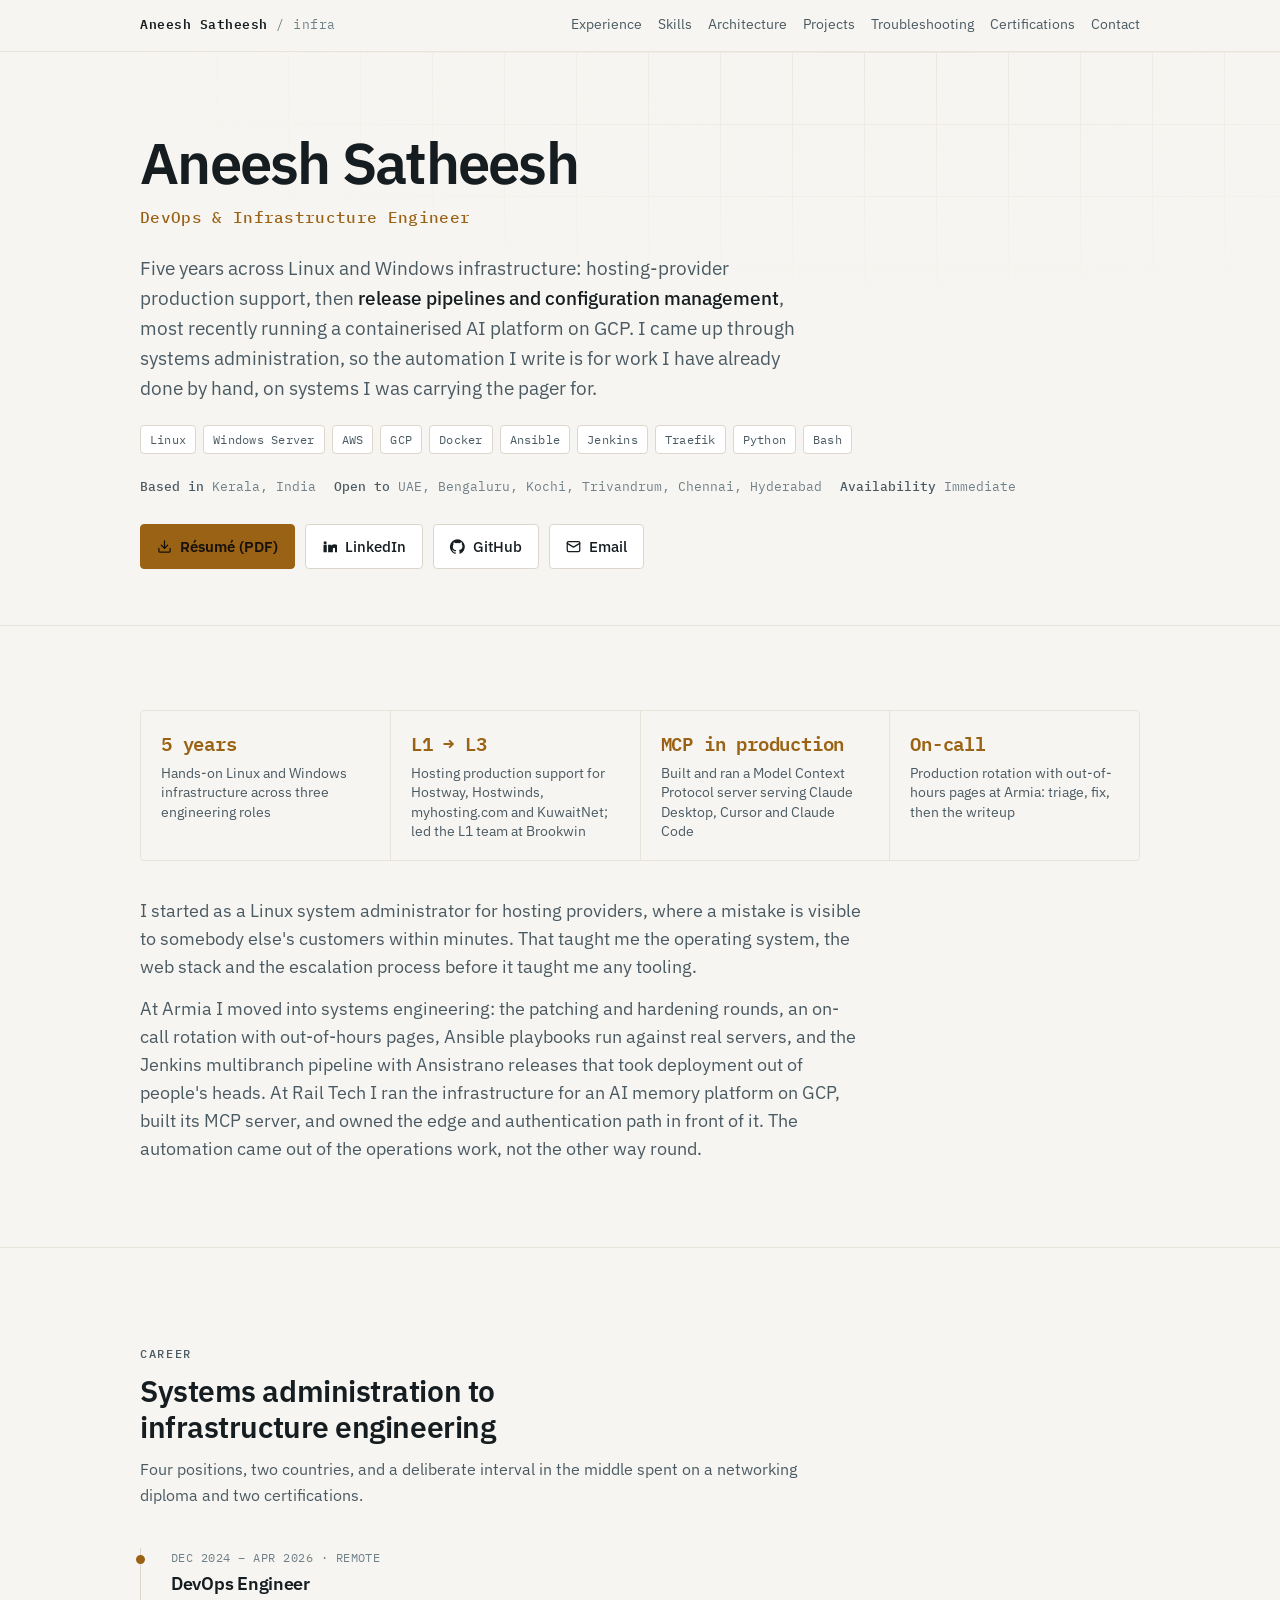
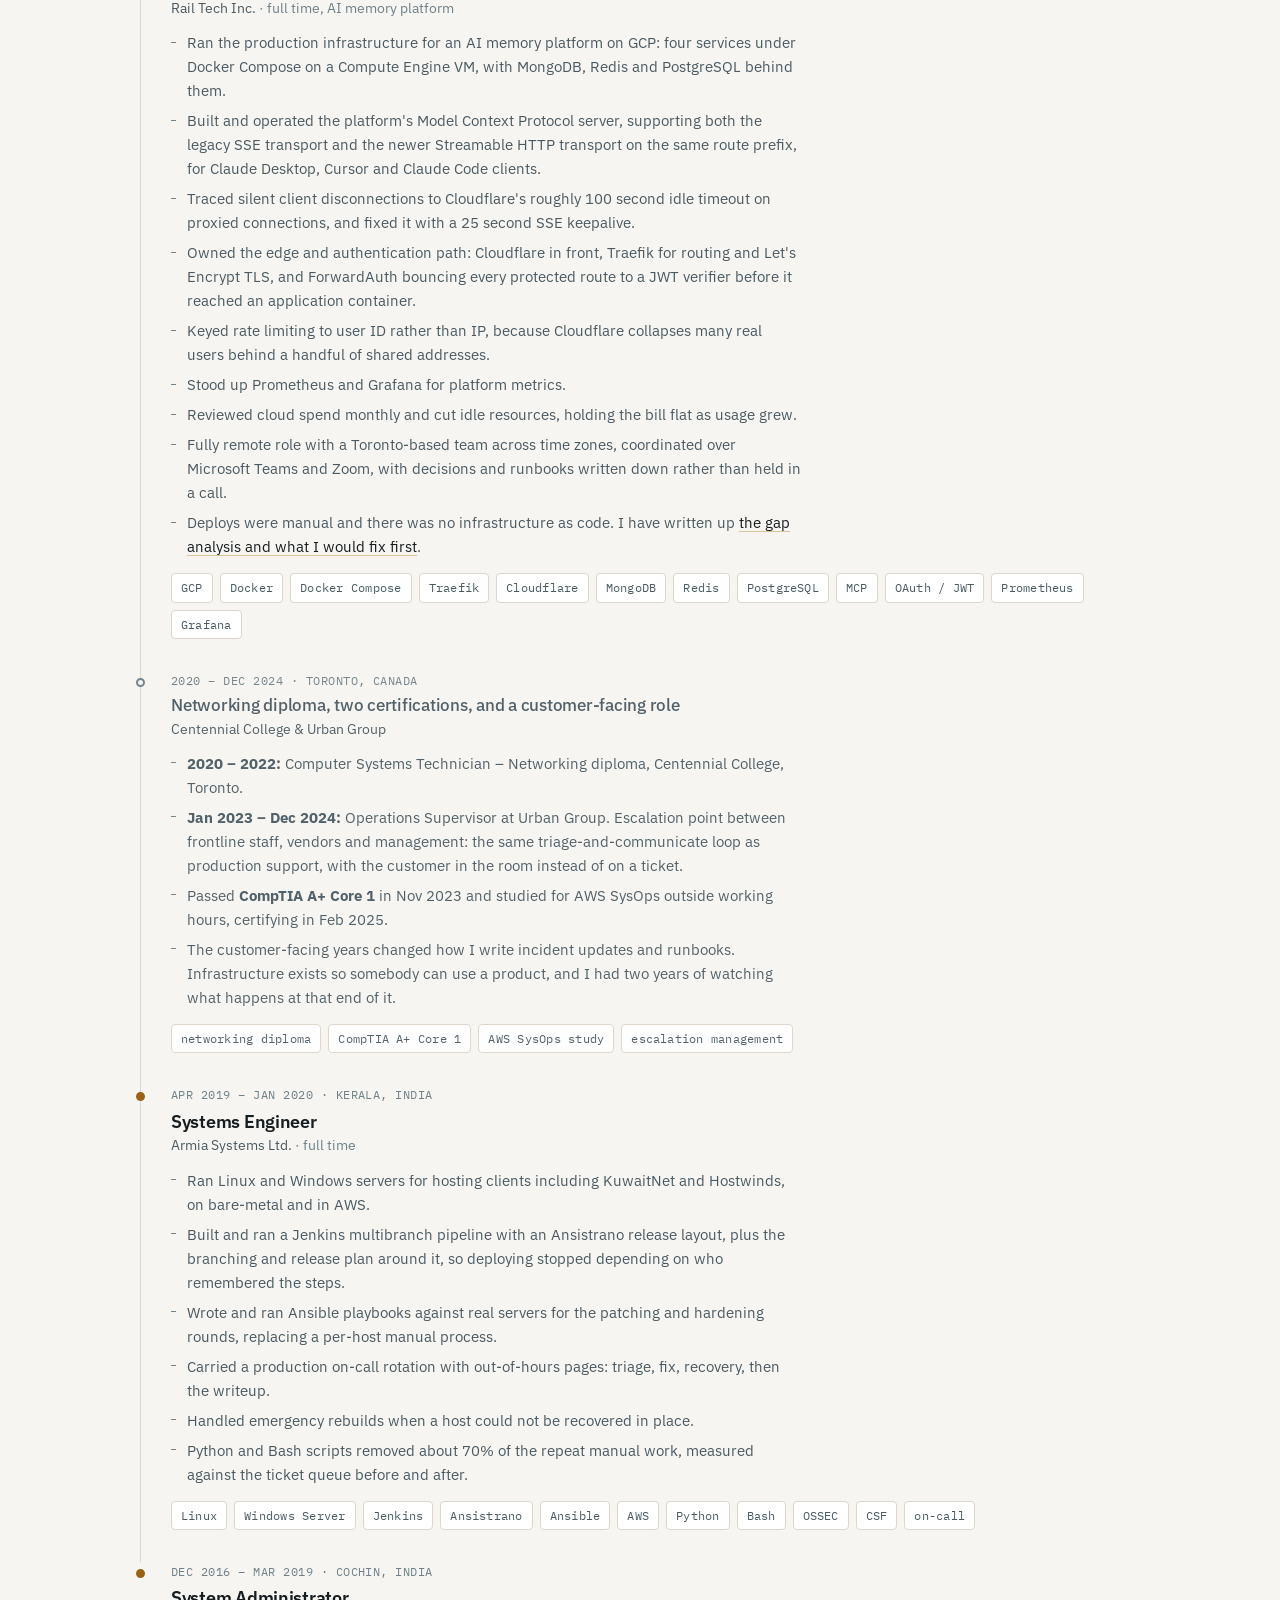
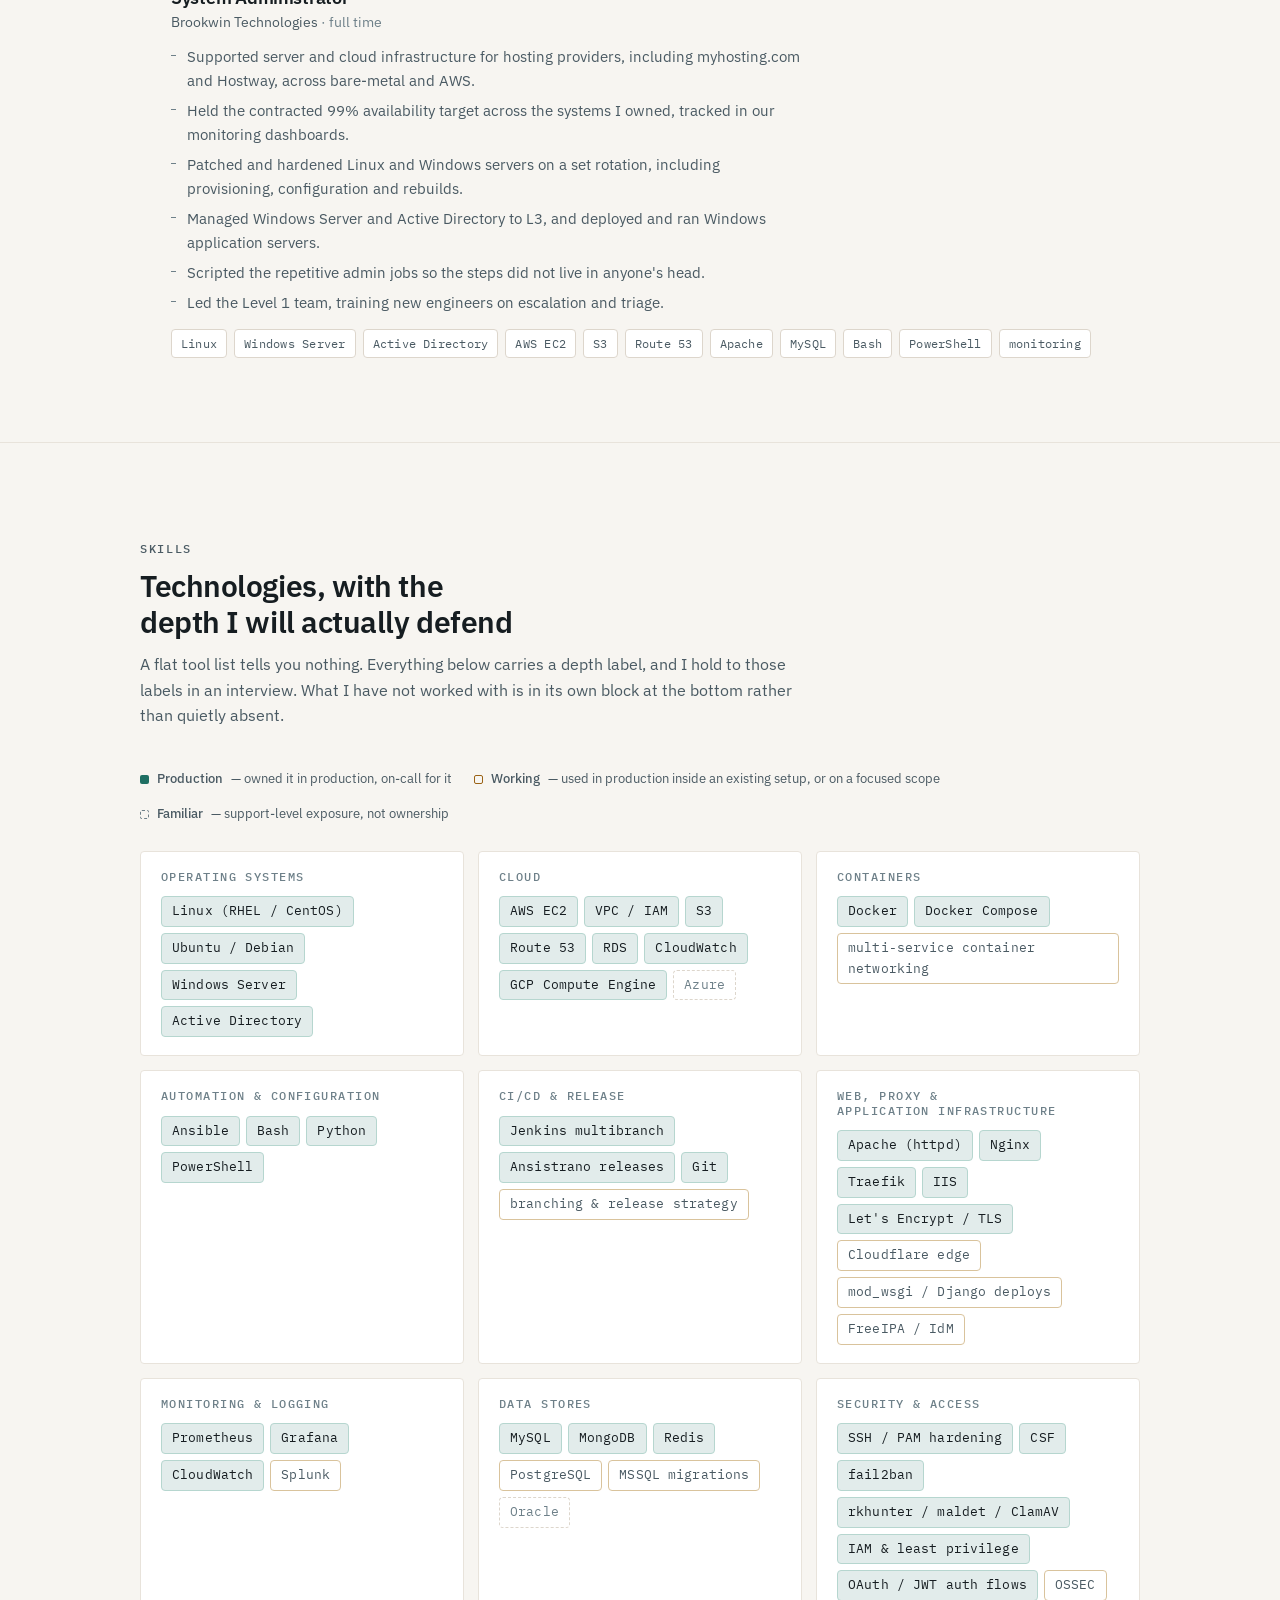
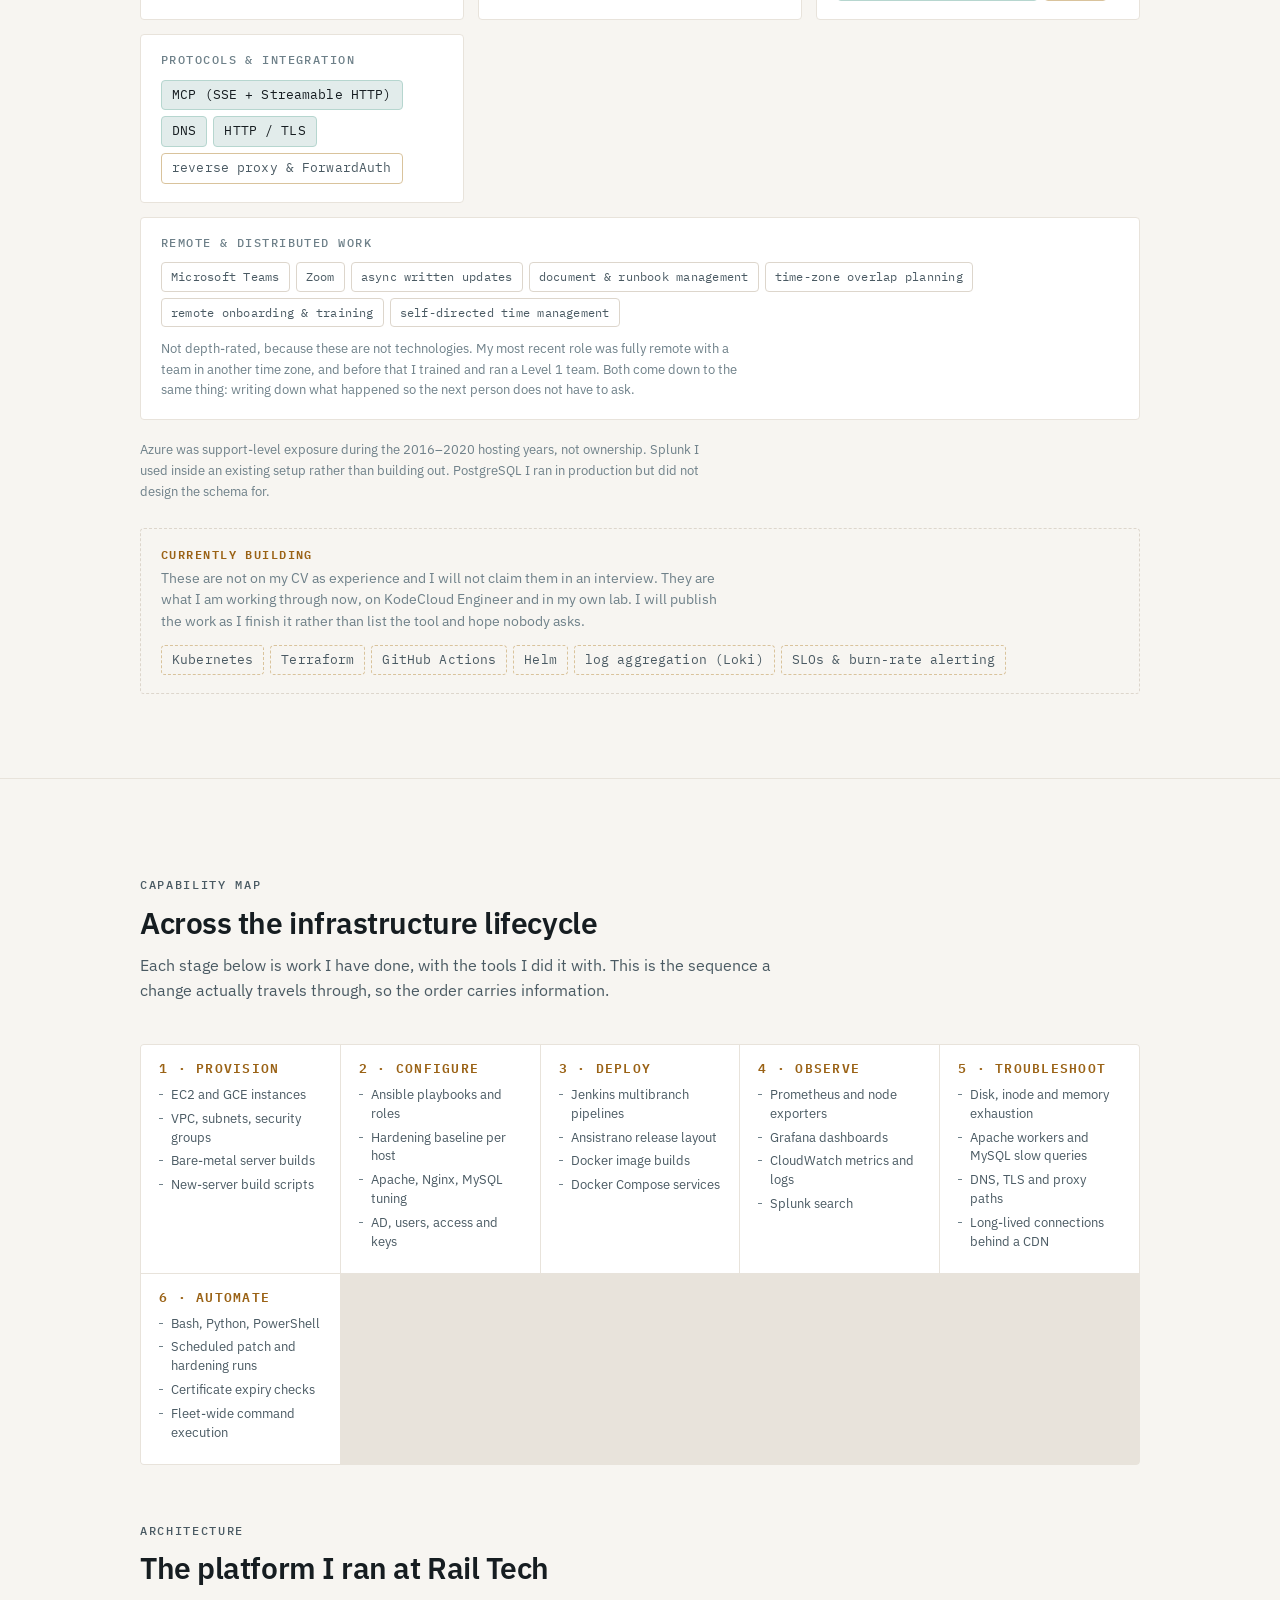
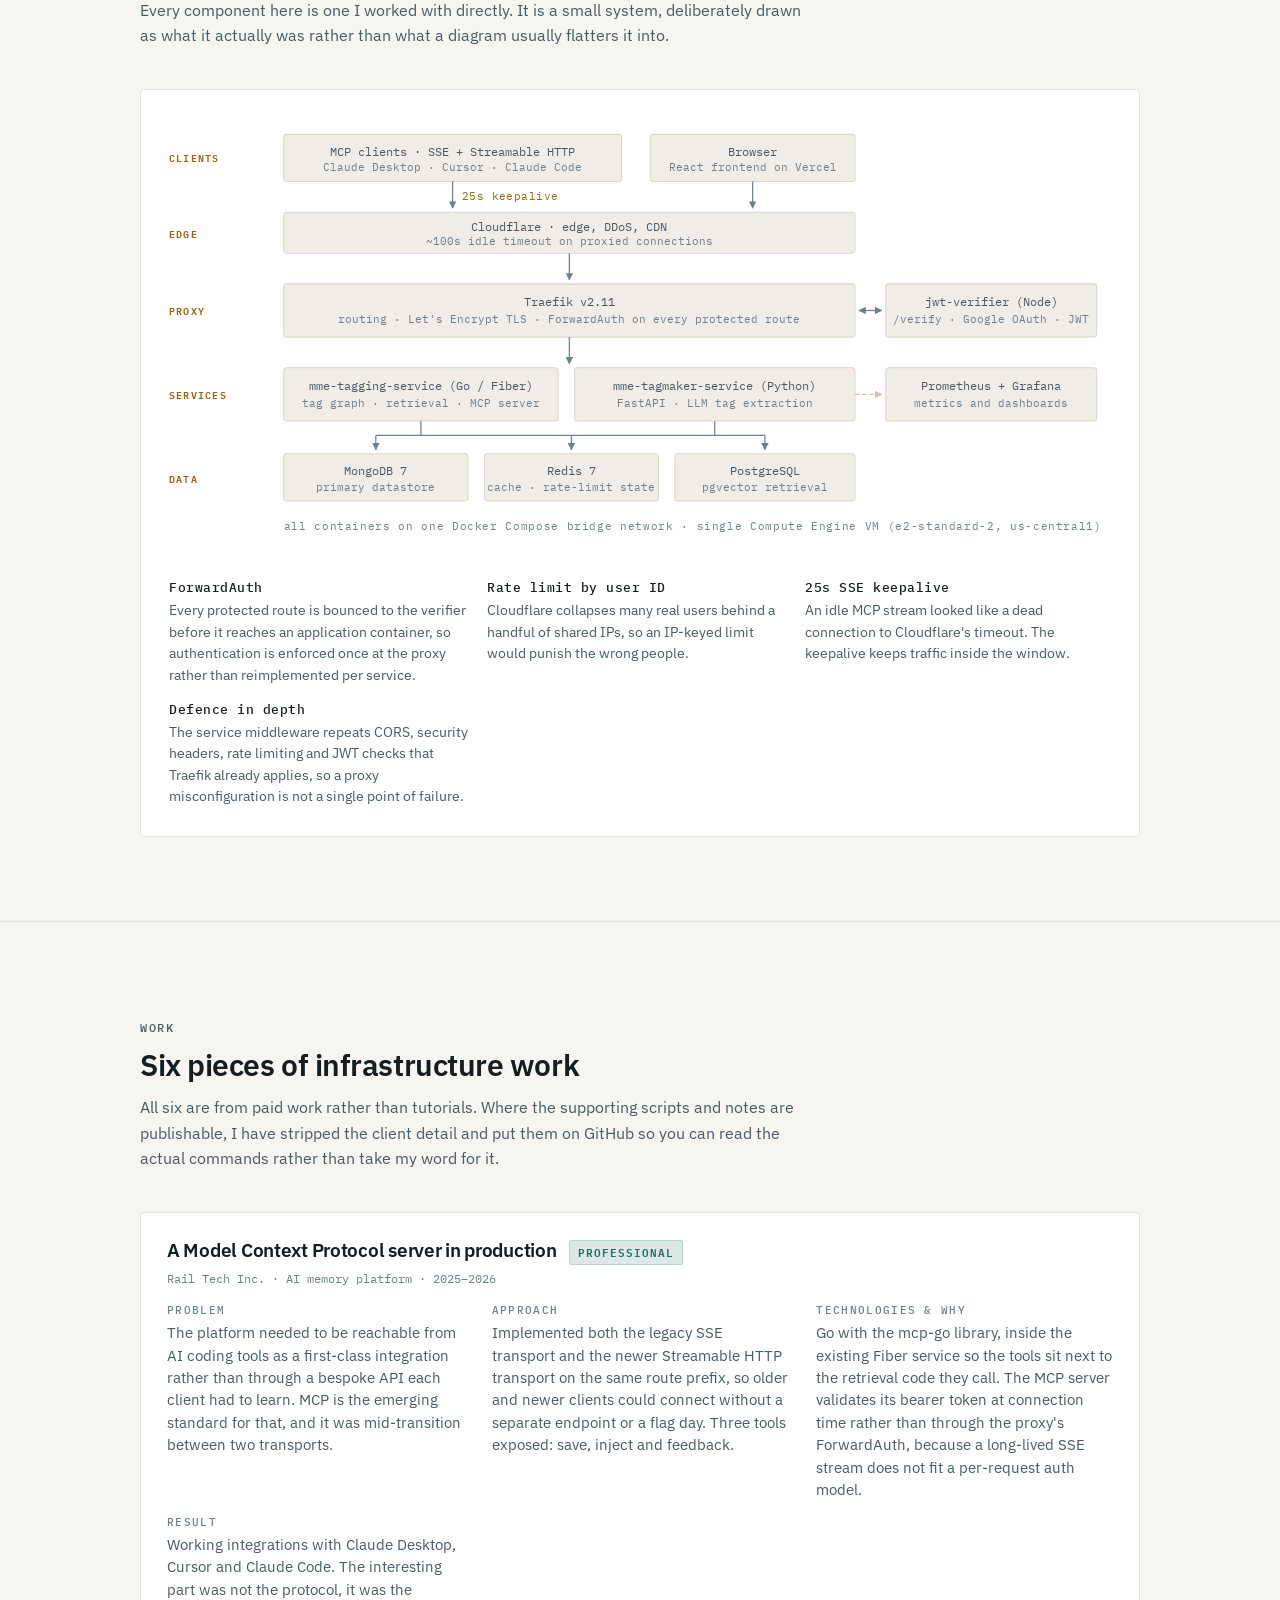
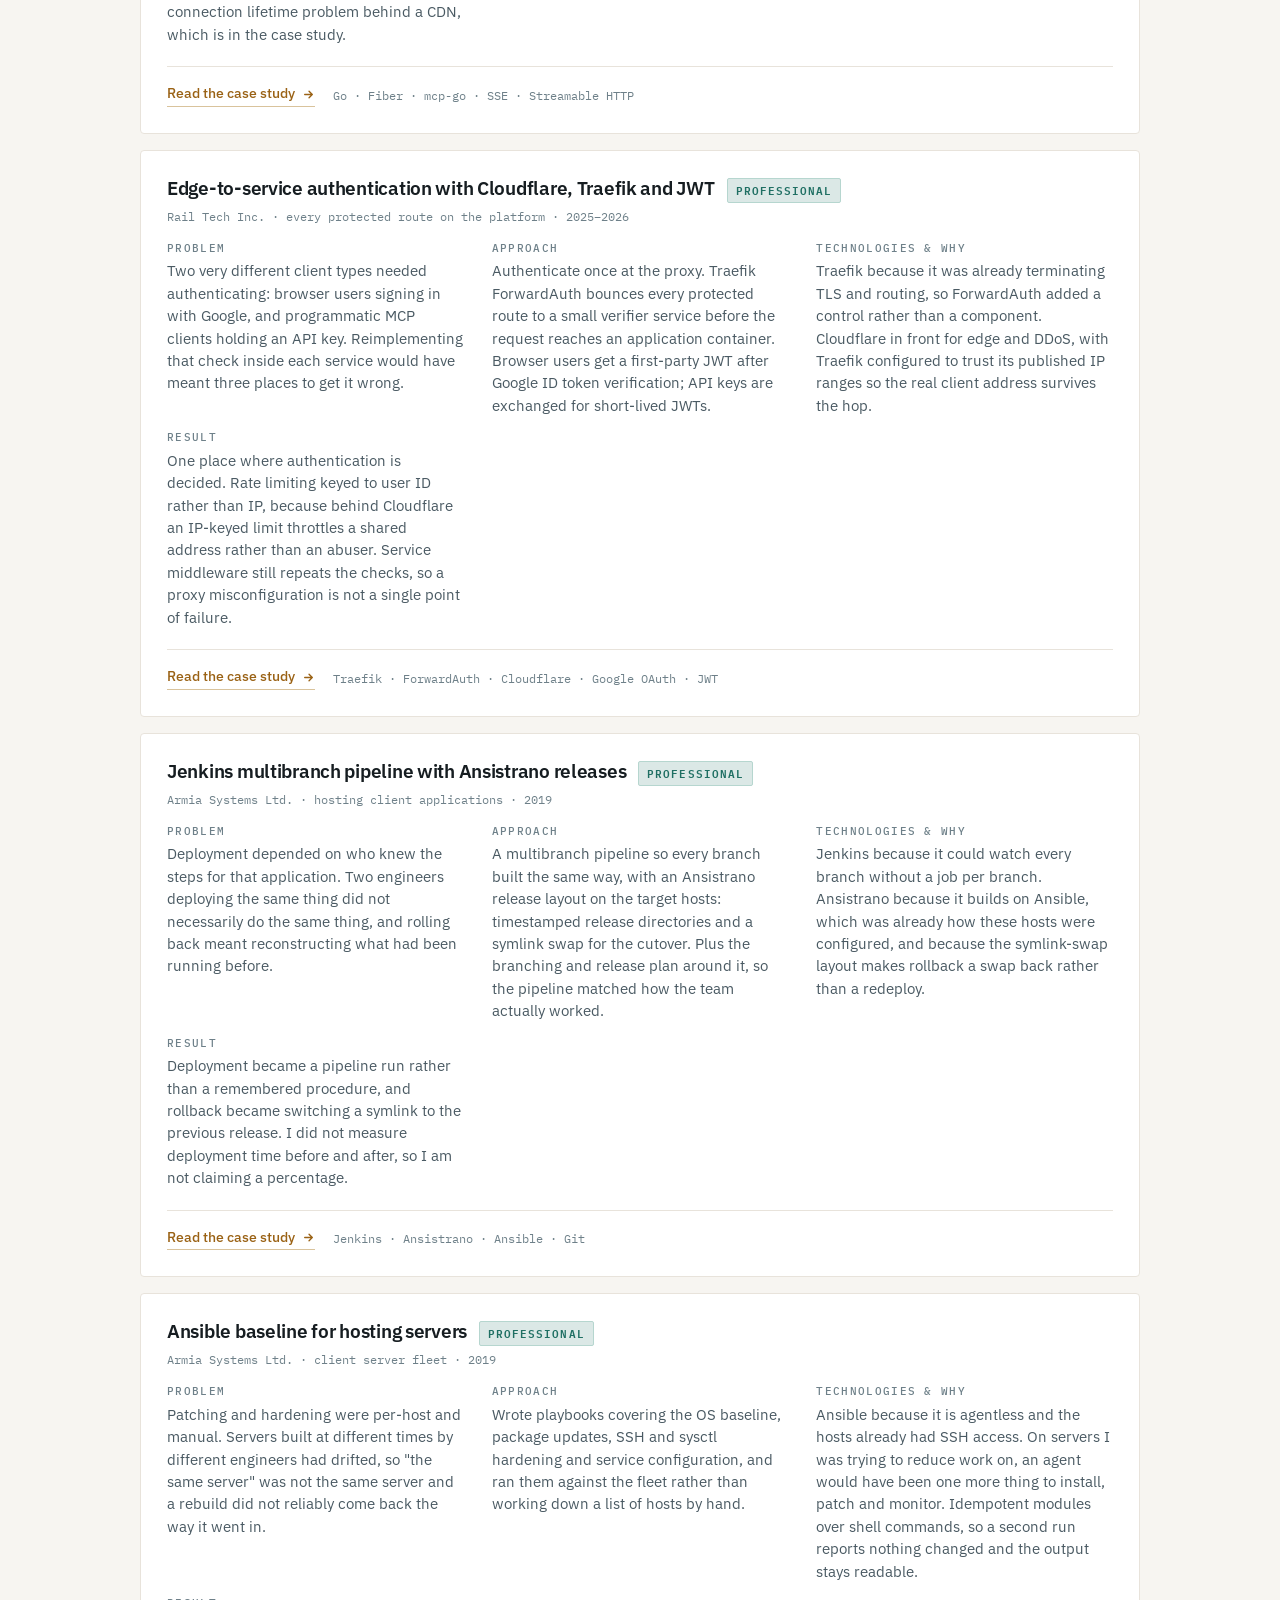
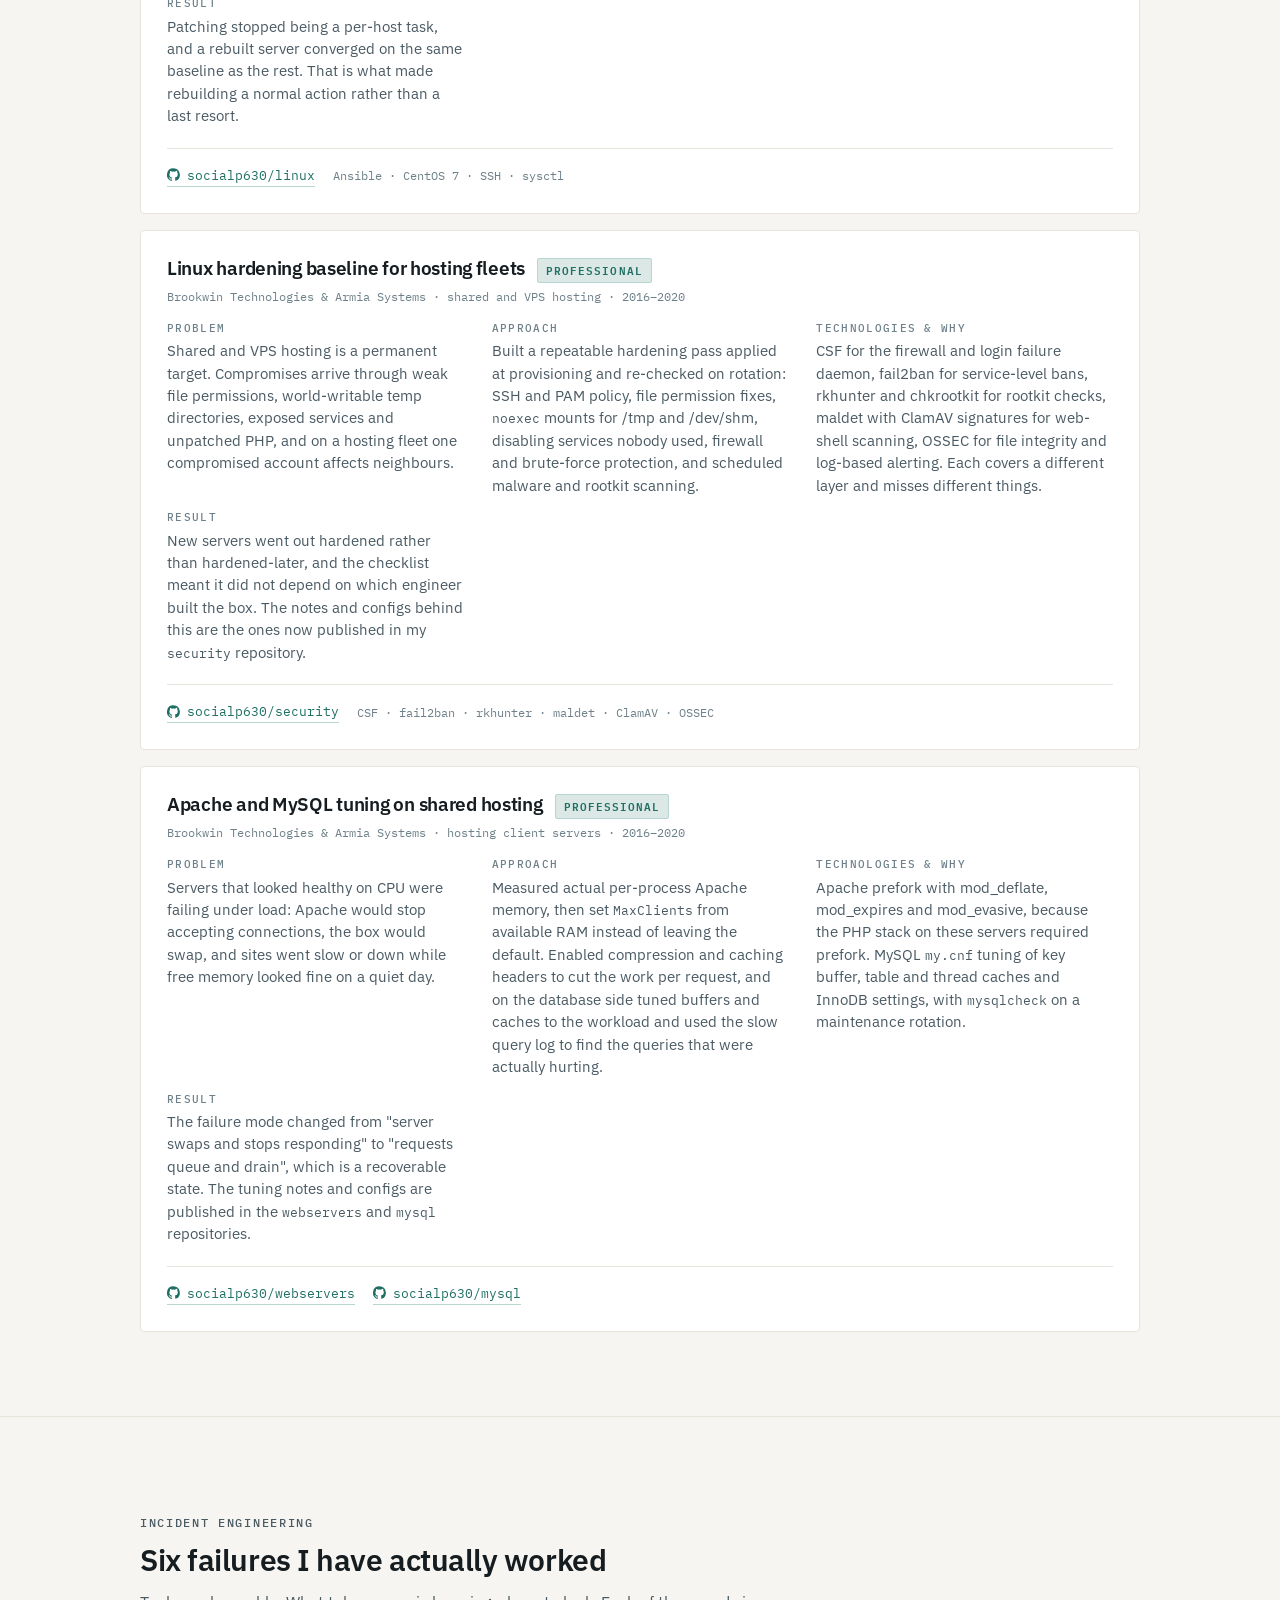
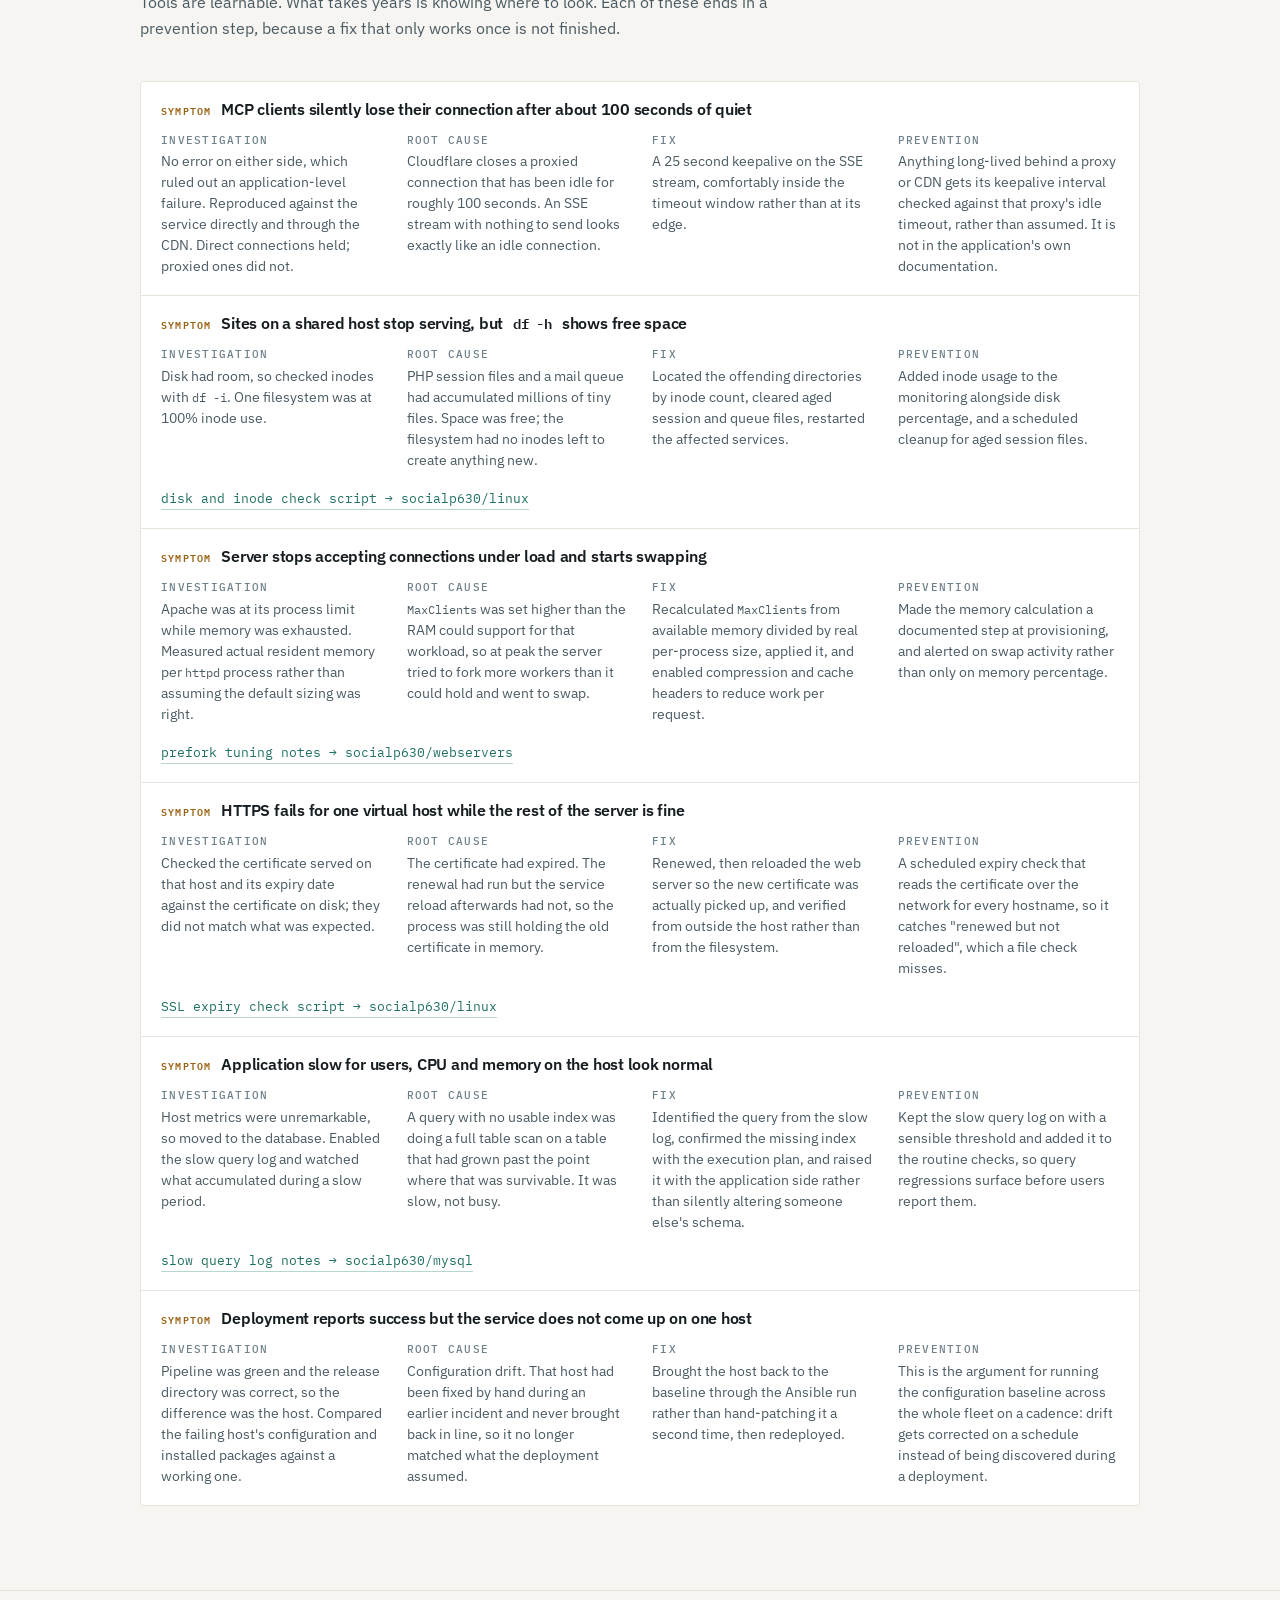
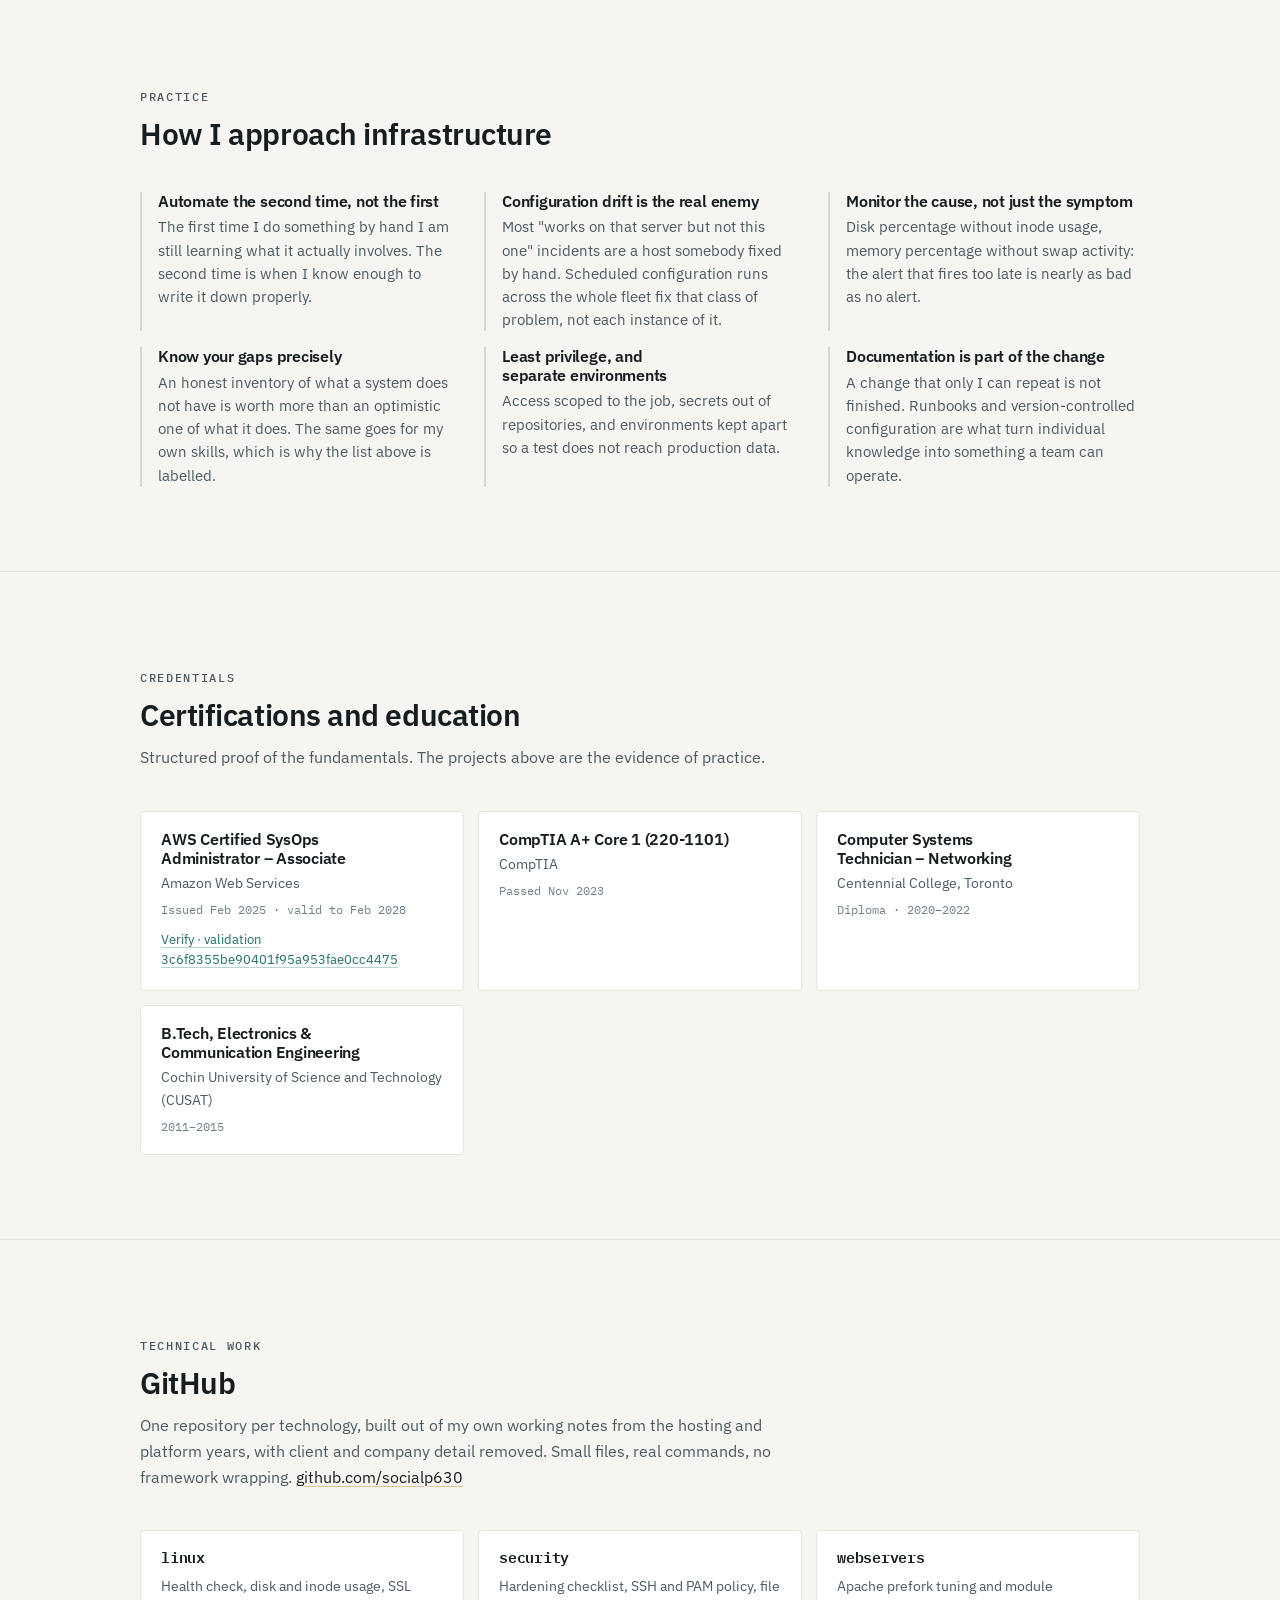
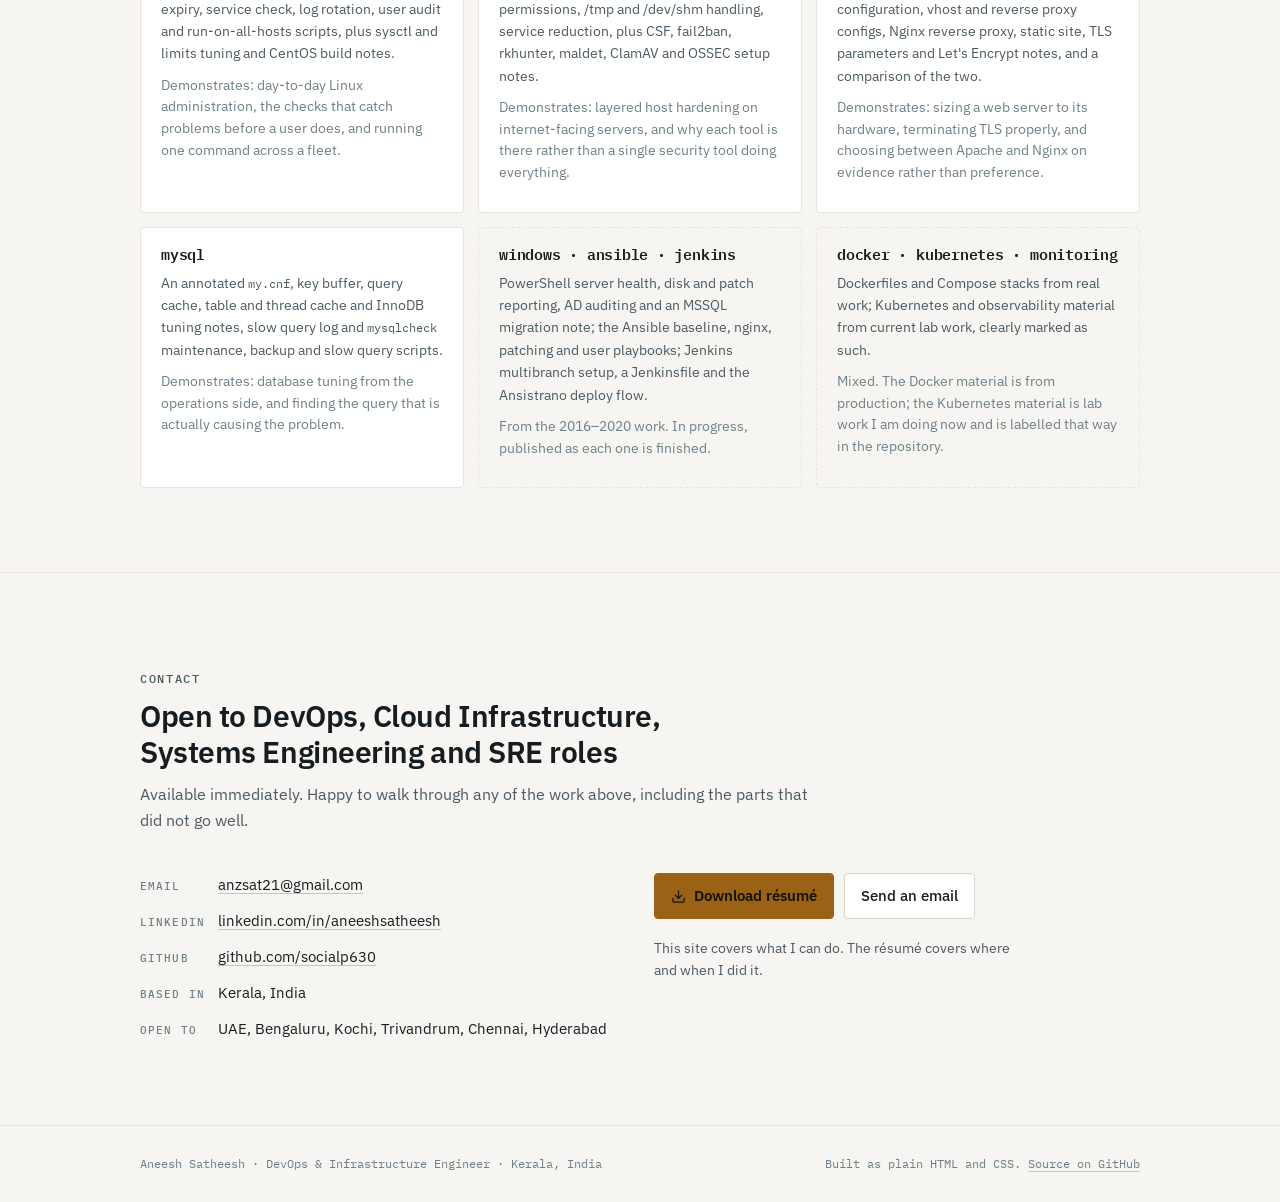
==== commit 5789ad3b: "Rewrite portfolio v2" ====
--- a/index.html
+++ b/index.html
@@ -4,11 +4,11 @@
 <meta charset="utf-8">
 <meta name="viewport" content="width=device-width, initial-scale=1, viewport-fit=cover">
 <title>Aneesh Satheesh — DevOps &amp; Infrastructure Engineer</title>
-<meta name="description" content="DevOps and Infrastructure Engineer with 5 years across Linux and Windows administration, hosting-provider production support, and AWS/GCP infrastructure on Kubernetes. Ansible, Jenkins, Docker, Python, Bash.">
+<meta name="description" content="DevOps and Infrastructure Engineer with 5 years across Linux and Windows administration, hosting-provider production support, AWS, and a containerised AI platform on GCP. Ansible, Jenkins, Docker, Traefik, Python, Bash.">
 <meta name="author" content="Aneesh Satheesh">
 <meta property="og:type" content="profile">
 <meta property="og:title" content="Aneesh Satheesh — DevOps &amp; Infrastructure Engineer">
-<meta property="og:description" content="Five years running Linux and Windows infrastructure, from hosting-provider production support to AWS and GCP platforms on Kubernetes.">
+<meta property="og:description" content="Five years across Linux and Windows infrastructure: hosting-provider production support, release pipelines and configuration management, and a containerised AI platform on GCP.">
 <link rel="icon" href="data:image/svg+xml,%3Csvg xmlns='http://www.w3.org/2000/svg' viewBox='0 0 32 32'%3E%3Crect width='32' height='32' rx='5' fill='%230e1418'/%3E%3Cpath d='M7 11l5 5-5 5' fill='none' stroke='%23e0a458' stroke-width='2.4' stroke-linecap='round' stroke-linejoin='round'/%3E%3Cpath d='M15 21h10' stroke='%23e0a458' stroke-width='2.4' stroke-linecap='round'/%3E%3C/svg%3E">
 <link rel="preconnect" href="https://fonts.googleapis.com">
 <link rel="preconnect" href="https://fonts.gstatic.com" crossorigin>
@@ -18,10 +18,12 @@
   /* diagram-only styles, kept with the diagram */
   .dg-box   { fill: var(--surface-2); stroke: var(--line); stroke-width: 1; rx: 3; }
   .dg-txt   { fill: var(--text-dim); font-family: var(--mono); font-size: 12px; }
+  .dg-sub   { fill: var(--text-mute); font-family: var(--mono); font-size: 10.5px; }
   .dg-lane  { fill: var(--sand); font-family: var(--mono); font-size: 10px; letter-spacing: .12em; font-weight: 600; }
   .dg-line  { stroke: var(--text-mute); stroke-width: 1.2; fill: none; }
-  .dg-feed  { stroke: var(--sand-dim); stroke-width: 1.2; fill: none; stroke-dasharray: 4 3; }
-  .dg-note  { fill: var(--text-mute); font-family: var(--mono); font-size: 10.5px; letter-spacing: .06em; }
+  .dg-dash  { stroke: var(--sand-dim); stroke-width: 1.2; fill: none; stroke-dasharray: 4 3; }
+  .dg-note  { fill: var(--sand); font-family: var(--mono); font-size: 10.5px; letter-spacing: .04em; }
+  .dg-foot  { fill: var(--text-mute); font-family: var(--mono); font-size: 10.5px; letter-spacing: .06em; }
 </style>
 </head>
 <body>
@@ -34,7 +36,7 @@
     <div class="nav-links">
       <a href="#experience">Experience</a>
       <a href="#skills">Skills</a>
-      <a href="#delivery">How it fits together</a>
+      <a href="#delivery">Architecture</a>
       <a href="#projects">Projects</a>
       <a href="#troubleshooting">Troubleshooting</a>
       <a href="#credentials">Certifications</a>
@@ -52,10 +54,11 @@
     <p class="hero-role">DevOps &amp; Infrastructure Engineer</p>
 
     <p class="hero-pitch">
-      Five years running Linux and Windows infrastructure, starting in hosting-provider
-      production support and ending on <strong>AWS and GCP infrastructure for a live AI
-      platform</strong>. I came up through systems administration, so the automation I write
-      is for work I have already done by hand, on systems I was carrying the pager for.
+      Five years across Linux and Windows infrastructure: hosting-provider production support,
+      then <strong>release pipelines and configuration management</strong>, most recently running a
+      containerised AI platform on GCP. I came up through systems administration, so the
+      automation I write is for work I have already done by hand, on systems I was carrying the
+      pager for.
     </p>
 
     <div class="chips">
@@ -63,10 +66,10 @@
       <span class="chip">Windows Server</span>
       <span class="chip">AWS</span>
       <span class="chip">GCP</span>
-      <span class="chip">Kubernetes</span>
       <span class="chip">Docker</span>
       <span class="chip">Ansible</span>
       <span class="chip">Jenkins</span>
+      <span class="chip">Traefik</span>
       <span class="chip">Python</span>
       <span class="chip">Bash</span>
     </div>
@@ -111,12 +114,12 @@
         <span>Hosting production support for Hostway, Hostwinds, myhosting.com and KuwaitNet; led the L1 team at Brookwin</span>
       </div>
       <div class="stat">
-        <b>AWS + GCP</b>
-        <span>Roughly 20 servers running a production AI platform on Kubernetes and Docker</span>
+        <b>MCP in production</b>
+        <span>Built and ran a Model Context Protocol server serving Claude Desktop, Cursor and Claude Code</span>
       </div>
       <div class="stat">
         <b>On-call</b>
-        <span>Carried the production pager in every engineering role, including triage, fix and the writeup</span>
+        <span>Production rotation with out-of-hours pages at Armia: triage, fix, then the writeup</span>
       </div>
     </div>
 
@@ -127,11 +130,12 @@
         system, the web stack and the escalation process before it taught me any tooling.
       </p>
       <p class="lede">
-        At Armia I moved into systems engineering and owned patching, hardening and incident
-        response across bare-metal and cloud. At Rail Tech I ran the AWS and GCP infrastructure
-        for a production AI platform: the Ansible that patches the fleet, the Jenkins and
-        GitHub Actions pipelines that ship it, and the pager when it broke. The automation came
-        out of the operations work, not the other way round.
+        At Armia I moved into systems engineering: the patching and hardening rounds, an on-call
+        rotation with out-of-hours pages, Ansible playbooks run against real servers, and the
+        Jenkins multibranch pipeline with Ansistrano releases that took deployment out of
+        people's heads. At Rail Tech I ran the infrastructure for an AI memory platform on GCP,
+        built its MCP server, and owned the edge and authentication path in front of it. The
+        automation came out of the operations work, not the other way round.
       </p>
     </div>
   </div>
@@ -148,14 +152,69 @@
     </div>
 
     <div class="timeline">
-
+      <article class="tl-item is-eng">
+        <p class="tl-when">Dec 2024 &ndash; Apr 2026 &middot; Remote</p>
+        <h3 class="tl-role">DevOps Engineer</h3>
+        <p class="tl-org">Rail Tech Inc. <em>&middot; full time, AI memory platform</em></p>
+        <ul class="tl-body">
+          <li>Ran the production infrastructure for an AI memory platform on GCP: four services under Docker Compose on a Compute Engine VM, with MongoDB, Redis and PostgreSQL behind them.</li>
+          <li>Built and operated the platform's Model Context Protocol server, supporting both the legacy SSE transport and the newer Streamable HTTP transport on the same route prefix, for Claude Desktop, Cursor and Claude Code clients.</li>
+          <li>Traced silent client disconnections to Cloudflare's roughly 100 second idle timeout on proxied connections, and fixed it with a 25 second SSE keepalive.</li>
+          <li>Owned the edge and authentication path: Cloudflare in front, Traefik for routing and Let's Encrypt TLS, and ForwardAuth bouncing every protected route to a JWT verifier before it reached an application container.</li>
+          <li>Keyed rate limiting to user ID rather than IP, because Cloudflare collapses many real users behind a handful of shared addresses.</li>
+          <li>Stood up Prometheus and Grafana for platform metrics.</li>
+          <li>Reviewed cloud spend monthly and cut idle resources, holding the bill flat as usage grew.</li>
+          <li>Fully remote role with a Toronto-based team across time zones, coordinated over Microsoft Teams and Zoom, with decisions and runbooks written down rather than held in a call.</li>
+          <li>Deploys were manual and there was no infrastructure as code. I have written up <a href="case-studies/platform-gaps.html">the gap analysis and what I would fix first</a>.</li>
+        </ul>
+        <div class="chips tl-tags">
+          <span class="chip">GCP</span><span class="chip">Docker</span><span class="chip">Docker Compose</span>
+          <span class="chip">Traefik</span><span class="chip">Cloudflare</span><span class="chip">MongoDB</span>
+          <span class="chip">Redis</span><span class="chip">PostgreSQL</span><span class="chip">MCP</span>
+          <span class="chip">OAuth / JWT</span><span class="chip">Prometheus</span><span class="chip">Grafana</span>
+        </div>
+      </article>
+      <article class="tl-item is-interval">
+        <p class="tl-when">2020 &ndash; Dec 2024 &middot; Toronto, Canada</p>
+        <h3 class="tl-role">Networking diploma, two certifications, and a customer-facing role</h3>
+        <p class="tl-org">Centennial College &amp; Urban Group</p>
+        <ul class="tl-body">
+          <li><strong>2020 &ndash; 2022:</strong> Computer Systems Technician &ndash; Networking diploma, Centennial College, Toronto.</li>
+          <li><strong>Jan 2023 &ndash; Dec 2024:</strong> Operations Supervisor at Urban Group. Escalation point between frontline staff, vendors and management: the same triage-and-communicate loop as production support, with the customer in the room instead of on a ticket.</li>
+          <li>Passed <strong>CompTIA A+ Core 1</strong> in Nov 2023 and studied for AWS SysOps outside working hours, certifying in Feb 2025.</li>
+          <li>The customer-facing years changed how I write incident updates and runbooks. Infrastructure exists so somebody can use a product, and I had two years of watching what happens at that end of it.</li>
+        </ul>
+        <div class="chips tl-tags">
+          <span class="chip">networking diploma</span><span class="chip">CompTIA A+ Core 1</span>
+          <span class="chip">AWS SysOps study</span><span class="chip">escalation management</span>
+        </div>
+      </article>
+      <article class="tl-item is-eng">
+        <p class="tl-when">Apr 2019 &ndash; Jan 2020 &middot; Kerala, India</p>
+        <h3 class="tl-role">Systems Engineer</h3>
+        <p class="tl-org">Armia Systems Ltd. <em>&middot; full time</em></p>
+        <ul class="tl-body">
+          <li>Ran Linux and Windows servers for hosting clients including KuwaitNet and Hostwinds, on bare-metal and in AWS.</li>
+          <li>Built and ran a Jenkins multibranch pipeline with an Ansistrano release layout, plus the branching and release plan around it, so deploying stopped depending on who remembered the steps.</li>
+          <li>Wrote and ran Ansible playbooks against real servers for the patching and hardening rounds, replacing a per-host manual process.</li>
+          <li>Carried a production on-call rotation with out-of-hours pages: triage, fix, recovery, then the writeup.</li>
+          <li>Handled emergency rebuilds when a host could not be recovered in place.</li>
+          <li>Python and Bash scripts removed about 70% of the repeat manual work, measured against the ticket queue before and after.</li>
+        </ul>
+        <div class="chips tl-tags">
+          <span class="chip">Linux</span><span class="chip">Windows Server</span><span class="chip">Jenkins</span>
+          <span class="chip">Ansistrano</span><span class="chip">Ansible</span><span class="chip">AWS</span>
+          <span class="chip">Python</span><span class="chip">Bash</span><span class="chip">OSSEC</span>
+          <span class="chip">CSF</span><span class="chip">on-call</span>
+        </div>
+      </article>
       <article class="tl-item is-eng">
         <p class="tl-when">Dec 2016 &ndash; Mar 2019 &middot; Cochin, India</p>
         <h3 class="tl-role">System Administrator</h3>
         <p class="tl-org">Brookwin Technologies <em>&middot; full time</em></p>
         <ul class="tl-body">
-          <li>Supported server and cloud infrastructure for hosting providers, including myhosting.com and Hostway.</li>
-          <li>Held 99% uptime across the systems I owned, tracked in our monitoring dashboards.</li>
+          <li>Supported server and cloud infrastructure for hosting providers, including myhosting.com and Hostway, across bare-metal and AWS.</li>
+          <li>Held the contracted 99% availability target across the systems I owned, tracked in our monitoring dashboards.</li>
           <li>Patched and hardened Linux and Windows servers on a set rotation, including provisioning, configuration and rebuilds.</li>
           <li>Managed Windows Server and Active Directory to L3, and deployed and ran Windows application servers.</li>
           <li>Scripted the repetitive admin jobs so the steps did not live in anyone's head.</li>
@@ -163,65 +222,11 @@
         </ul>
         <div class="chips tl-tags">
           <span class="chip">Linux</span><span class="chip">Windows Server</span><span class="chip">Active Directory</span>
+          <span class="chip">AWS EC2</span><span class="chip">S3</span><span class="chip">Route 53</span>
           <span class="chip">Apache</span><span class="chip">MySQL</span><span class="chip">Bash</span>
           <span class="chip">PowerShell</span><span class="chip">monitoring</span>
         </div>
       </article>
-
-      <article class="tl-item is-eng">
-        <p class="tl-when">Apr 2019 &ndash; Jan 2020 &middot; Kerala, India</p>
-        <h3 class="tl-role">Systems Engineer</h3>
-        <p class="tl-org">Armia Systems Ltd. <em>&middot; full time</em></p>
-        <ul class="tl-body">
-          <li>Ran Linux and Windows servers for hosting clients including KuwaitNet and Hostwinds, bare-metal and cloud both.</li>
-          <li>Owned the patching and hardening rounds, plus emergency rebuilds when a box could not be recovered in place.</li>
-          <li>On-call rotation for production: led incident response through triage, fix and recovery.</li>
-          <li>Python and Bash scripts removed about 70% of the repeat manual work, measured against the ticket queue before and after.</li>
-        </ul>
-        <div class="chips tl-tags">
-          <span class="chip">Linux</span><span class="chip">Windows Server</span><span class="chip">Ansible</span>
-          <span class="chip">Python</span><span class="chip">Bash</span><span class="chip">OSSEC</span>
-          <span class="chip">CSF</span><span class="chip">incident response</span>
-        </div>
-      </article>
-
-      <article class="tl-item is-interval">
-        <p class="tl-when">2020 &ndash; Dec 2024 &middot; Toronto, Canada</p>
-        <h3 class="tl-role">Networking diploma, two certifications, and a customer-facing role</h3>
-        <p class="tl-org">Centennial College &amp; Urban Group</p>
-        <ul class="tl-body">
-          <li><strong>2020 &ndash; 2022:</strong> Computer Systems Technician &ndash; Networking diploma, Centennial College, Toronto.</li>
-          <li><strong>Jan 2023 &ndash; Dec 2024:</strong> Operations Supervisor at Urban Group while completing Canadian immigration requirements. Escalation point between frontline staff, vendors and management: the same triage-and-communicate loop as production support, with the customer in the room instead of on a ticket.</li>
-          <li>Passed <strong>CompTIA A+ Core 1</strong> in Nov 2023 and studied for AWS SysOps outside working hours, certifying in Feb 2025.</li>
-          <li>The customer-facing years changed how I write incident updates and runbooks. Infrastructure exists so somebody can use a product, and I had two years of watching what happens at that end of it.</li>
-        </ul>
-        <div class="chips tl-tags">
-          <span class="chip">networking diploma</span><span class="chip">CompTIA A+ Core 1</span>
-          <span class="chip">AWS SysOps study</span><span class="chip">escalation management</span>
-        </div>
-      </article>
-
-      <article class="tl-item is-eng">
-        <p class="tl-when">Dec 2024 &ndash; Apr 2026 &middot; Remote</p>
-        <h3 class="tl-role">Infrastructure &amp; Platform Engineer</h3>
-        <p class="tl-org">Rail Tech Inc. <em>&middot; full time, AI platform</em></p>
-        <ul class="tl-body">
-          <li>Ran AWS and GCP infrastructure for a production AI platform, roughly 20 servers.</li>
-          <li>Wrote Ansible playbooks that patch and harden the fleet on a schedule, so nobody logs into servers one at a time any more.</li>
-          <li>Built the Jenkins and GitHub Actions release pipelines that ship every service.</li>
-          <li>Moved workloads onto EKS and Docker as traffic outgrew single hosts.</li>
-          <li>Wired OpenAI and Anthropic APIs into alerting to draft first-pass incident diagnoses; routine restarts and disk cleanups now clear themselves.</li>
-          <li>Carried the production pager: triage, root cause, then the writeup.</li>
-          <li>Reviewed cloud spend monthly and cut idle resources, holding the bill flat as usage grew.</li>
-        </ul>
-        <div class="chips tl-tags">
-          <span class="chip">AWS</span><span class="chip">GCP</span><span class="chip">Kubernetes (EKS)</span>
-          <span class="chip">Docker</span><span class="chip">Ansible</span><span class="chip">Jenkins</span>
-          <span class="chip">GitHub Actions</span><span class="chip">Terraform</span>
-          <span class="chip">Prometheus</span><span class="chip">Grafana</span>
-        </div>
-      </article>
-
     </div>
   </div>
 </section>
@@ -233,7 +238,8 @@
       <p class="eyebrow">Skills</p>
       <h2>Technologies, with the depth I will actually defend</h2>
       <p>A flat tool list tells you nothing. Everything below carries a depth label, and I hold
-         to those labels in an interview.</p>
+         to those labels in an interview. What I have not worked with is in its own block at the
+         bottom rather than quietly absent.</p>
     </div>
 
     <div class="depth-key">
@@ -257,24 +263,23 @@
       <div class="skill-group">
         <h3>Cloud</h3>
         <div class="skill-list">
-          <span class="sk sk-prod">AWS EC2 / VPC / IAM</span>
+          <span class="sk sk-prod">AWS EC2</span>
+          <span class="sk sk-prod">VPC / IAM</span>
           <span class="sk sk-prod">S3</span>
-          <span class="sk sk-prod">CloudWatch</span>
           <span class="sk sk-prod">Route 53</span>
           <span class="sk sk-prod">RDS</span>
-          <span class="sk sk-work">Lambda</span>
-          <span class="sk sk-work">GCP</span>
+          <span class="sk sk-prod">CloudWatch</span>
+          <span class="sk sk-prod">GCP Compute Engine</span>
           <span class="sk sk-fam">Azure</span>
         </div>
       </div>
 
       <div class="skill-group">
-        <h3>Containers &amp; orchestration</h3>
+        <h3>Containers</h3>
         <div class="skill-list">
           <span class="sk sk-prod">Docker</span>
-          <span class="sk sk-work">Kubernetes / EKS</span>
-          <span class="sk sk-work">kubectl + raw manifests</span>
-          <span class="sk sk-work">Spinnaker</span>
+          <span class="sk sk-prod">Docker Compose</span>
+          <span class="sk sk-work">multi-service container networking</span>
         </div>
       </div>
 
@@ -285,26 +290,28 @@
           <span class="sk sk-prod">Bash</span>
           <span class="sk sk-prod">Python</span>
           <span class="sk sk-prod">PowerShell</span>
-          <span class="sk sk-work">Terraform</span>
         </div>
       </div>
 
       <div class="skill-group">
         <h3>CI/CD &amp; release</h3>
         <div class="skill-list">
-          <span class="sk sk-prod">Jenkins</span>
-          <span class="sk sk-prod">GitHub Actions</span>
+          <span class="sk sk-prod">Jenkins multibranch</span>
+          <span class="sk sk-prod">Ansistrano releases</span>
           <span class="sk sk-prod">Git</span>
-          <span class="sk sk-work">Ansistrano release layout</span>
+          <span class="sk sk-work">branching &amp; release strategy</span>
         </div>
       </div>
 
       <div class="skill-group">
-        <h3>Web &amp; application infrastructure</h3>
+        <h3>Web, proxy &amp; application infrastructure</h3>
         <div class="skill-list">
           <span class="sk sk-prod">Apache (httpd)</span>
           <span class="sk sk-prod">Nginx</span>
+          <span class="sk sk-prod">Traefik</span>
           <span class="sk sk-prod">IIS</span>
+          <span class="sk sk-prod">Let's Encrypt / TLS</span>
+          <span class="sk sk-work">Cloudflare edge</span>
           <span class="sk sk-work">mod_wsgi / Django deploys</span>
           <span class="sk sk-work">FreeIPA / IdM</span>
         </div>
@@ -315,10 +322,8 @@
         <div class="skill-list">
           <span class="sk sk-prod">Prometheus</span>
           <span class="sk sk-prod">Grafana</span>
-          <span class="sk sk-prod">Alertmanager</span>
           <span class="sk sk-prod">CloudWatch</span>
           <span class="sk sk-work">Splunk</span>
-          <span class="sk sk-work">SLO definition &amp; reporting</span>
         </div>
       </div>
 
@@ -326,9 +331,9 @@
         <h3>Data stores</h3>
         <div class="skill-list">
           <span class="sk sk-prod">MySQL</span>
+          <span class="sk sk-prod">MongoDB</span>
+          <span class="sk sk-prod">Redis</span>
           <span class="sk sk-work">PostgreSQL</span>
-          <span class="sk sk-work">Redis</span>
-          <span class="sk sk-work">Kafka</span>
           <span class="sk sk-work">MSSQL migrations</span>
           <span class="sk sk-fam">Oracle</span>
         </div>
@@ -342,27 +347,64 @@
           <span class="sk sk-prod">fail2ban</span>
           <span class="sk sk-prod">rkhunter / maldet / ClamAV</span>
           <span class="sk sk-prod">IAM &amp; least privilege</span>
+          <span class="sk sk-prod">OAuth / JWT auth flows</span>
           <span class="sk sk-work">OSSEC</span>
         </div>
       </div>
 
       <div class="skill-group">
-        <h3>AI in operations</h3>
+        <h3>Protocols &amp; integration</h3>
         <div class="skill-list">
-          <span class="sk sk-work">OpenAI / Anthropic APIs</span>
-          <span class="sk sk-work">LLM-assisted alert triage</span>
-          <span class="sk sk-work">auto-remediation hooks</span>
-        </div>
+          <span class="sk sk-prod">MCP (SSE + Streamable HTTP)</span>
+          <span class="sk sk-prod">DNS</span>
+          <span class="sk sk-prod">HTTP / TLS</span>
+          <span class="sk sk-work">reverse proxy &amp; ForwardAuth</span>
+        </div>
+      </div>
+
+      <div class="skill-group is-wide">
+        <h3>Remote &amp; distributed work</h3>
+        <div class="skill-list">
+          <span class="chip">Microsoft Teams</span>
+          <span class="chip">Zoom</span>
+          <span class="chip">async written updates</span>
+          <span class="chip">document &amp; runbook management</span>
+          <span class="chip">time-zone overlap planning</span>
+          <span class="chip">remote onboarding &amp; training</span>
+          <span class="chip">self-directed time management</span>
+        </div>
+        <p style="font-size:13px; color:var(--text-mute); margin-top:12px; max-width:74ch">
+          Not depth-rated, because these are not technologies. My most recent role was fully
+          remote with a team in another time zone, and before that I trained and ran a Level 1
+          team. Both come down to the same thing: writing down what happened so the next person
+          does not have to ask.
+        </p>
       </div>
 
     </div>
 
     <p class="sk-note">
-      Terraform sits at <em>working</em> deliberately: I made changes to an existing configuration
-      and ran plans against it, but I did not design the setup. Kubernetes work was via kubectl and
-      raw manifests with Spinnaker for deploys, not Helm. Azure was support-level exposure during
-      the 2016&ndash;2020 hosting years, not ownership.
+      Azure was support-level exposure during the 2016&ndash;2020 hosting years, not ownership.
+      Splunk I used inside an existing setup rather than building out. PostgreSQL I ran in
+      production but did not design the schema for.
     </p>
+
+    <div class="learning">
+      <h3>Currently building</h3>
+      <p>
+        These are not on my CV as experience and I will not claim them in an interview. They are
+        what I am working through now, on KodeCloud Engineer and in my own lab. I will publish the
+        work as I finish it rather than list the tool and hope nobody asks.
+      </p>
+      <div class="skill-list">
+        <span class="sk sk-learn">Kubernetes</span>
+        <span class="sk sk-learn">Terraform</span>
+        <span class="sk sk-learn">GitHub Actions</span>
+        <span class="sk sk-learn">Helm</span>
+        <span class="sk sk-learn">log aggregation (Loki)</span>
+        <span class="sk sk-learn">SLOs &amp; burn-rate alerting</span>
+      </div>
+    </div>
   </div>
 </section>
 
@@ -380,9 +422,9 @@
       <div class="stage">
         <h3>1 &middot; Provision</h3>
         <ul>
-          <li>EC2, GCE, bare-metal builds</li>
+          <li>EC2 and GCE instances</li>
           <li>VPC, subnets, security groups</li>
-          <li>Terraform against existing config</li>
+          <li>Bare-metal server builds</li>
           <li>New-server build scripts</li>
         </ul>
       </div>
@@ -398,28 +440,28 @@
       <div class="stage">
         <h3>3 &middot; Deploy</h3>
         <ul>
-          <li>Jenkins and GitHub Actions</li>
-          <li>Docker image build and push</li>
-          <li>kubectl apply, Spinnaker</li>
+          <li>Jenkins multibranch pipelines</li>
           <li>Ansistrano release layout</li>
+          <li>Docker image builds</li>
+          <li>Docker Compose services</li>
         </ul>
       </div>
       <div class="stage">
         <h3>4 &middot; Observe</h3>
         <ul>
           <li>Prometheus and node exporters</li>
-          <li>Grafana dashboards, SLO targets</li>
-          <li>Alertmanager routing</li>
-          <li>CloudWatch, Splunk</li>
+          <li>Grafana dashboards</li>
+          <li>CloudWatch metrics and logs</li>
+          <li>Splunk search</li>
         </ul>
       </div>
       <div class="stage">
         <h3>5 &middot; Troubleshoot</h3>
         <ul>
           <li>Disk, inode and memory exhaustion</li>
-          <li>Apache worker and MySQL slow queries</li>
-          <li>DNS, TLS, load balancer paths</li>
-          <li>Failed jobs and failed deploys</li>
+          <li>Apache workers and MySQL slow queries</li>
+          <li>DNS, TLS and proxy paths</li>
+          <li>Long-lived connections behind a CDN</li>
         </ul>
       </div>
       <div class="stage">
@@ -427,100 +469,116 @@
         <ul>
           <li>Bash, Python, PowerShell</li>
           <li>Scheduled patch and hardening runs</li>
-          <li>LLM first-pass alert diagnosis</li>
-          <li>Self-clearing restarts and cleanups</li>
+          <li>Certificate expiry checks</li>
+          <li>Fleet-wide command execution</li>
         </ul>
       </div>
     </div>
 
     <div class="section-head" style="margin-top:56px">
       <p class="eyebrow">Architecture</p>
-      <h2>The delivery and operate loop I ran at Rail Tech</h2>
-      <p>Every component here is one I worked with directly. The dashed line is the part that
-         matters most: what I learn from an incident goes back into the playbooks, not into my head.</p>
+      <h2>The platform I ran at Rail Tech</h2>
+      <p>Every component here is one I worked with directly. It is a small system, deliberately
+         drawn as what it actually was rather than what a diagram usually flatters it into.</p>
     </div>
 
     <div class="diagram-box">
       <div class="diagram-scroll">
-        <svg viewBox="0 0 920 410" role="img" aria-labelledby="dgt dgd">
-          <title id="dgt">Rail Tech delivery and operate loop</title>
-          <desc id="dgd">Source lane: git push to GitHub repo. Build lane: Jenkins or GitHub Actions, build and test, Docker image. Run lane: Ansible baseline and kubectl manifests onto EKS, EC2 and GCE, with S3, RDS and Route 53. Observe lane: Prometheus and CloudWatch to Alertmanager to LLM first-pass triage, which either auto-remediates or pages. A dashed feedback line returns from that step to the Ansible baseline.</desc>
+        <svg viewBox="0 0 920 425" role="img" aria-labelledby="dgt dgd">
+          <title id="dgt">Rail Tech MME production architecture</title>
+          <desc id="dgd">MCP clients (Claude Desktop, Cursor, Claude Code) connect over SSE and Streamable HTTP, and browsers reach a React frontend on Vercel. Both pass through Cloudflare at the edge, which has a roughly 100 second idle timeout on proxied connections, defeated by a 25 second SSE keepalive. Traefik handles routing and Let's Encrypt TLS and bounces every protected route to a Node jwt-verifier via ForwardAuth. Behind it run the Go tagging service with the MCP server and the Python tagmaker service, which share MongoDB, Redis and PostgreSQL. Prometheus and Grafana collect metrics. All containers run on one Docker Compose bridge network on a single Compute Engine VM.</desc>
 
           <defs>
             <marker id="ah" viewBox="0 0 10 10" refX="9" refY="5" markerWidth="6" markerHeight="6" orient="auto-start-reverse">
               <path d="M0 0 L10 5 L0 10 z" style="fill: var(--text-mute)"/>
             </marker>
-            <marker id="ahf" viewBox="0 0 10 10" refX="9" refY="5" markerWidth="6" markerHeight="6" orient="auto-start-reverse">
+            <marker id="ahd" viewBox="0 0 10 10" refX="9" refY="5" markerWidth="6" markerHeight="6" orient="auto-start-reverse">
               <path d="M0 0 L10 5 L0 10 z" style="fill: var(--sand-dim)"/>
             </marker>
           </defs>
 
-          <!-- lane labels -->
-          <text class="dg-lane" x="0" y="48">SOURCE</text>
-          <text class="dg-lane" x="0" y="136">BUILD</text>
-          <text class="dg-lane" x="0" y="224">RUN</text>
-          <text class="dg-lane" x="0" y="312">OBSERVE</text>
-
-          <!-- lane 1 -->
-          <rect class="dg-box" x="112" y="24" width="126" height="40"/>
-          <text class="dg-txt" x="175" y="49" text-anchor="middle">git push</text>
-          <path class="dg-line" d="M238 44 H258" marker-end="url(#ah)"/>
-          <rect class="dg-box" x="262" y="24" width="140" height="40"/>
-          <text class="dg-txt" x="332" y="49" text-anchor="middle">GitHub repo</text>
-
-          <path class="dg-line" d="M332 64 V88 H202 V108" marker-end="url(#ah)"/>
-
-          <!-- lane 2 -->
-          <rect class="dg-box" x="112" y="112" width="180" height="40"/>
-          <text class="dg-txt" x="202" y="137" text-anchor="middle">Jenkins / GH Actions</text>
-          <path class="dg-line" d="M292 132 H312" marker-end="url(#ah)"/>
-          <rect class="dg-box" x="316" y="112" width="150" height="40"/>
-          <text class="dg-txt" x="391" y="137" text-anchor="middle">build + test</text>
-          <path class="dg-line" d="M466 132 H486" marker-end="url(#ah)"/>
-          <rect class="dg-box" x="490" y="112" width="150" height="40"/>
-          <text class="dg-txt" x="565" y="137" text-anchor="middle">Docker image</text>
-
-          <path class="dg-line" d="M565 152 V176 H391 V196" marker-end="url(#ah)"/>
-
-          <!-- lane 3 -->
-          <rect class="dg-box" x="112" y="200" width="170" height="40"/>
-          <text class="dg-txt" x="197" y="225" text-anchor="middle">Ansible baseline</text>
-          <path class="dg-line" d="M282 220 H302" marker-end="url(#ah)"/>
-          <rect class="dg-box" x="306" y="200" width="170" height="40"/>
-          <text class="dg-txt" x="391" y="225" text-anchor="middle">kubectl manifests</text>
-          <path class="dg-line" d="M476 220 H496" marker-end="url(#ah)"/>
-          <rect class="dg-box" x="500" y="200" width="196" height="40"/>
-          <text class="dg-txt" x="598" y="225" text-anchor="middle">EKS &middot; EC2 &middot; GCE</text>
-          <rect class="dg-box" x="712" y="200" width="196" height="40"/>
-          <text class="dg-txt" x="810" y="225" text-anchor="middle">S3 &middot; RDS &middot; Route 53</text>
-
-          <path class="dg-line" d="M598 240 V264 H207 V284" marker-end="url(#ah)"/>
-
-          <!-- lane 4 -->
-          <rect class="dg-box" x="112" y="288" width="190" height="40"/>
-          <text class="dg-txt" x="207" y="313" text-anchor="middle">Prometheus / CloudWatch</text>
-          <path class="dg-line" d="M302 308 H322" marker-end="url(#ah)"/>
-          <rect class="dg-box" x="326" y="288" width="150" height="40"/>
-          <text class="dg-txt" x="401" y="313" text-anchor="middle">Alertmanager</text>
-          <path class="dg-line" d="M476 308 H496" marker-end="url(#ah)"/>
-          <rect class="dg-box" x="500" y="288" width="190" height="40"/>
-          <text class="dg-txt" x="595" y="313" text-anchor="middle">LLM first-pass triage</text>
-          <path class="dg-line" d="M690 308 H710" marker-end="url(#ah)"/>
-          <rect class="dg-box" x="714" y="288" width="194" height="40"/>
-          <text class="dg-txt" x="811" y="308" text-anchor="middle">auto-remediate</text>
-          <text class="dg-txt" x="811" y="322" text-anchor="middle">or page me</text>
-
-          <!-- feedback -->
-          <path class="dg-feed" d="M811 328 V370 H197 V244" marker-end="url(#ahf)"/>
-          <text class="dg-note" x="504" y="388" text-anchor="middle">every fix worth keeping becomes a playbook change</text>
+          <text class="dg-lane" x="0" y="43">CLIENTS</text>
+          <text class="dg-lane" x="0" y="117">EDGE</text>
+          <text class="dg-lane" x="0" y="192">PROXY</text>
+          <text class="dg-lane" x="0" y="274">SERVICES</text>
+          <text class="dg-lane" x="0" y="356">DATA</text>
+
+          <!-- clients -->
+          <rect class="dg-box" x="112" y="16" width="330" height="46"/>
+          <text class="dg-txt" x="277" y="37" text-anchor="middle">MCP clients &middot; SSE + Streamable HTTP</text>
+          <text class="dg-sub" x="277" y="52" text-anchor="middle">Claude Desktop &middot; Cursor &middot; Claude Code</text>
+
+          <rect class="dg-box" x="470" y="16" width="200" height="46"/>
+          <text class="dg-txt" x="570" y="37" text-anchor="middle">Browser</text>
+          <text class="dg-sub" x="570" y="52" text-anchor="middle">React frontend on Vercel</text>
+
+          <path class="dg-line" d="M277 62 V88" marker-end="url(#ah)"/>
+          <path class="dg-line" d="M570 62 V88" marker-end="url(#ah)"/>
+          <text class="dg-note" x="286" y="80">25s keepalive</text>
+
+          <!-- edge -->
+          <rect class="dg-box" x="112" y="92" width="558" height="40"/>
+          <text class="dg-txt" x="391" y="110" text-anchor="middle">Cloudflare &middot; edge, DDoS, CDN</text>
+          <text class="dg-sub" x="391" y="124" text-anchor="middle">~100s idle timeout on proxied connections</text>
+
+          <path class="dg-line" d="M391 132 V158" marker-end="url(#ah)"/>
+
+          <!-- proxy -->
+          <rect class="dg-box" x="112" y="162" width="558" height="52"/>
+          <text class="dg-txt" x="391" y="184" text-anchor="middle">Traefik v2.11</text>
+          <text class="dg-sub" x="391" y="200" text-anchor="middle">routing &middot; Let's Encrypt TLS &middot; ForwardAuth on every protected route</text>
+
+          <rect class="dg-box" x="700" y="162" width="206" height="52"/>
+          <text class="dg-txt" x="803" y="184" text-anchor="middle">jwt-verifier (Node)</text>
+          <text class="dg-sub" x="803" y="200" text-anchor="middle">/verify &middot; Google OAuth &middot; JWT</text>
+          <path class="dg-line" d="M674 188 H696" marker-start="url(#ah)" marker-end="url(#ah)"/>
+
+          <path class="dg-line" d="M391 214 V240" marker-end="url(#ah)"/>
+
+          <!-- services -->
+          <rect class="dg-box" x="112" y="244" width="268" height="52"/>
+          <text class="dg-txt" x="246" y="266" text-anchor="middle">mme-tagging-service (Go / Fiber)</text>
+          <text class="dg-sub" x="246" y="282" text-anchor="middle">tag graph &middot; retrieval &middot; MCP server</text>
+
+          <rect class="dg-box" x="396" y="244" width="274" height="52"/>
+          <text class="dg-txt" x="533" y="266" text-anchor="middle">mme-tagmaker-service (Python)</text>
+          <text class="dg-sub" x="533" y="282" text-anchor="middle">FastAPI &middot; LLM tag extraction</text>
+
+          <rect class="dg-box" x="700" y="244" width="206" height="52"/>
+          <text class="dg-txt" x="803" y="266" text-anchor="middle">Prometheus + Grafana</text>
+          <text class="dg-sub" x="803" y="282" text-anchor="middle">metrics and dashboards</text>
+          <path class="dg-dash" d="M670 270 H696" marker-end="url(#ahd)"/>
+
+          <!-- services to data bus -->
+          <path class="dg-line" d="M246 296 V310"/>
+          <path class="dg-line" d="M533 296 V310"/>
+          <path class="dg-line" d="M202 310 H582"/>
+          <path class="dg-line" d="M202 310 V324" marker-end="url(#ah)"/>
+          <path class="dg-line" d="M393 310 V324" marker-end="url(#ah)"/>
+          <path class="dg-line" d="M582 310 V324" marker-end="url(#ah)"/>
+
+          <!-- data -->
+          <rect class="dg-box" x="112" y="328" width="180" height="46"/>
+          <text class="dg-txt" x="202" y="349" text-anchor="middle">MongoDB 7</text>
+          <text class="dg-sub" x="202" y="364" text-anchor="middle">primary datastore</text>
+
+          <rect class="dg-box" x="308" y="328" width="170" height="46"/>
+          <text class="dg-txt" x="393" y="349" text-anchor="middle">Redis 7</text>
+          <text class="dg-sub" x="393" y="364" text-anchor="middle">cache &middot; rate-limit state</text>
+
+          <rect class="dg-box" x="494" y="328" width="176" height="46"/>
+          <text class="dg-txt" x="582" y="349" text-anchor="middle">PostgreSQL</text>
+          <text class="dg-sub" x="582" y="364" text-anchor="middle">pgvector retrieval</text>
+
+          <text class="dg-foot" x="112" y="402">all containers on one Docker Compose bridge network &middot; single Compute Engine VM (e2-standard-2, us-central1)</text>
         </svg>
       </div>
 
       <div class="diagram-legend">
-        <div><b>Jenkins / GH Actions</b>Jenkins carried the older services; newer repos build in GitHub Actions. Both end at the same image registry.</div>
-        <div><b>Ansible baseline</b>Patching and hardening run on a schedule against the whole fleet, so a rebuilt host comes back identical.</div>
-        <div><b>LLM first-pass triage</b>The alert plus recent logs and metrics goes to an LLM, which drafts a likely cause before a human opens it.</div>
-        <div><b>auto-remediate or page</b>Known-safe actions such as a service restart or a log cleanup run themselves. Anything else pages.</div>
+        <div><b>ForwardAuth</b>Every protected route is bounced to the verifier before it reaches an application container, so authentication is enforced once at the proxy rather than reimplemented per service.</div>
+        <div><b>Rate limit by user ID</b>Cloudflare collapses many real users behind a handful of shared IPs, so an IP-keyed limit would punish the wrong people.</div>
+        <div><b>25s SSE keepalive</b>An idle MCP stream looked like a dead connection to Cloudflare's timeout. The keepalive keeps traffic inside the window.</div>
+        <div><b>Defence in depth</b>The service middleware repeats CORS, security headers, rate limiting and JWT checks that Traefik already applies, so a proxy misconfiguration is not a single point of failure.</div>
       </div>
     </div>
   </div>
@@ -531,8 +589,8 @@
   <div class="wrap">
     <div class="section-head">
       <p class="eyebrow">Work</p>
-      <h2>Five pieces of infrastructure work</h2>
-      <p>All five are from paid work rather than tutorials. Where the supporting scripts and notes
+      <h2>Six pieces of infrastructure work</h2>
+      <p>All six are from paid work rather than tutorials. Where the supporting scripts and notes
          are publishable, I have stripped the client detail and put them on GitHub so you can read
          the actual commands rather than take my word for it.</p>
     </div>
@@ -542,106 +600,137 @@
       <!-- 1 -->
       <article class="project">
         <div class="project-top">
-          <h3>Scheduled fleet patching and hardening with Ansible</h3>
+          <h3>A Model Context Protocol server in production</h3>
           <span class="tag tag-pro">Professional</span>
         </div>
-        <p class="project-where">Rail Tech Inc. &middot; ~20 hosts across AWS and GCP &middot; 2025&ndash;2026</p>
+        <p class="project-where">Rail Tech Inc. &middot; AI memory platform &middot; 2025&ndash;2026</p>
         <div class="pgrid">
           <div class="pblock">
             <h4>Problem</h4>
-            <p>Patching and hardening were per-host and manual. Hosts built at different times had drifted, so "the same" server was not the same server, and a rebuild did not reliably come back the way it went in.</p>
+            <p>The platform needed to be reachable from AI coding tools as a first-class integration rather than through a bespoke API each client had to learn. MCP is the emerging standard for that, and it was mid-transition between two transports.</p>
           </div>
           <div class="pblock">
             <h4>Approach</h4>
-            <p>Wrote Ansible playbooks covering the OS baseline, package updates, SSH and sysctl hardening, and service configuration, then put them on a schedule against the whole inventory rather than running them by hand per incident.</p>
+            <p>Implemented both the legacy SSE transport and the newer Streamable HTTP transport on the same route prefix, so older and newer clients could connect without a separate endpoint or a flag day. Three tools exposed: save, inject and feedback.</p>
           </div>
           <div class="pblock">
             <h4>Technologies &amp; why</h4>
-            <p>Ansible because it is agentless and the fleet already had SSH access; no new agent to install, patch and monitor on hosts I was trying to reduce work on. Playbooks in Git so a config change is reviewable and revertible.</p>
+            <p>Go with the mcp-go library, inside the existing Fiber service so the tools sit next to the retrieval code they call. The MCP server validates its bearer token at connection time rather than through the proxy's ForwardAuth, because a long-lived SSE stream does not fit a per-request auth model.</p>
           </div>
           <div class="pblock">
             <h4>Result</h4>
-            <p>Nobody logs into servers one at a time for patching any more. A rebuilt host converges on the same baseline as the rest of the fleet, which is what made rebuilding a normal action instead of a last resort.</p>
+            <p>Working integrations with Claude Desktop, Cursor and Claude Code. The interesting part was not the protocol, it was the connection lifetime problem behind a CDN, which is in the case study.</p>
           </div>
         </div>
         <div class="project-foot">
-          <a class="cs-link" href="case-studies/fleet-automation.html">Read the case study
+          <a class="cs-link" href="case-studies/mcp-server.html">Read the case study
             <svg width="13" height="13" viewBox="0 0 24 24" fill="none" stroke="currentColor" stroke-width="2.5" stroke-linecap="round" stroke-linejoin="round" aria-hidden="true"><path d="M5 12h14M13 6l6 6-6 6"/></svg>
           </a>
+          <span class="project-where" style="margin:0">Go &middot; Fiber &middot; mcp-go &middot; SSE &middot; Streamable HTTP</span>
+        </div>
+      </article>
+
+      <!-- 2 -->
+      <article class="project">
+        <div class="project-top">
+          <h3>Edge-to-service authentication with Cloudflare, Traefik and JWT</h3>
+          <span class="tag tag-pro">Professional</span>
+        </div>
+        <p class="project-where">Rail Tech Inc. &middot; every protected route on the platform &middot; 2025&ndash;2026</p>
+        <div class="pgrid">
+          <div class="pblock">
+            <h4>Problem</h4>
+            <p>Two very different client types needed authenticating: browser users signing in with Google, and programmatic MCP clients holding an API key. Reimplementing that check inside each service would have meant three places to get it wrong.</p>
+          </div>
+          <div class="pblock">
+            <h4>Approach</h4>
+            <p>Authenticate once at the proxy. Traefik ForwardAuth bounces every protected route to a small verifier service before the request reaches an application container. Browser users get a first-party JWT after Google ID token verification; API keys are exchanged for short-lived JWTs.</p>
+          </div>
+          <div class="pblock">
+            <h4>Technologies &amp; why</h4>
+            <p>Traefik because it was already terminating TLS and routing, so ForwardAuth added a control rather than a component. Cloudflare in front for edge and DDoS, with Traefik configured to trust its published IP ranges so the real client address survives the hop.</p>
+          </div>
+          <div class="pblock">
+            <h4>Result</h4>
+            <p>One place where authentication is decided. Rate limiting keyed to user ID rather than IP, because behind Cloudflare an IP-keyed limit throttles a shared address rather than an abuser. Service middleware still repeats the checks, so a proxy misconfiguration is not a single point of failure.</p>
+          </div>
+        </div>
+        <div class="project-foot">
+          <a class="cs-link" href="case-studies/edge-auth.html">Read the case study
+            <svg width="13" height="13" viewBox="0 0 24 24" fill="none" stroke="currentColor" stroke-width="2.5" stroke-linecap="round" stroke-linejoin="round" aria-hidden="true"><path d="M5 12h14M13 6l6 6-6 6"/></svg>
+          </a>
+          <span class="project-where" style="margin:0">Traefik &middot; ForwardAuth &middot; Cloudflare &middot; Google OAuth &middot; JWT</span>
+        </div>
+      </article>
+
+      <!-- 3 -->
+      <article class="project">
+        <div class="project-top">
+          <h3>Jenkins multibranch pipeline with Ansistrano releases</h3>
+          <span class="tag tag-pro">Professional</span>
+        </div>
+        <p class="project-where">Armia Systems Ltd. &middot; hosting client applications &middot; 2019</p>
+        <div class="pgrid">
+          <div class="pblock">
+            <h4>Problem</h4>
+            <p>Deployment depended on who knew the steps for that application. Two engineers deploying the same thing did not necessarily do the same thing, and rolling back meant reconstructing what had been running before.</p>
+          </div>
+          <div class="pblock">
+            <h4>Approach</h4>
+            <p>A multibranch pipeline so every branch built the same way, with an Ansistrano release layout on the target hosts: timestamped release directories and a symlink swap for the cutover. Plus the branching and release plan around it, so the pipeline matched how the team actually worked.</p>
+          </div>
+          <div class="pblock">
+            <h4>Technologies &amp; why</h4>
+            <p>Jenkins because it could watch every branch without a job per branch. Ansistrano because it builds on Ansible, which was already how these hosts were configured, and because the symlink-swap layout makes rollback a swap back rather than a redeploy.</p>
+          </div>
+          <div class="pblock">
+            <h4>Result</h4>
+            <p>Deployment became a pipeline run rather than a remembered procedure, and rollback became switching a symlink to the previous release. I did not measure deployment time before and after, so I am not claiming a percentage.</p>
+          </div>
+        </div>
+        <div class="project-foot">
+          <a class="cs-link" href="case-studies/release-pipeline.html">Read the case study
+            <svg width="13" height="13" viewBox="0 0 24 24" fill="none" stroke="currentColor" stroke-width="2.5" stroke-linecap="round" stroke-linejoin="round" aria-hidden="true"><path d="M5 12h14M13 6l6 6-6 6"/></svg>
+          </a>
+          <span class="project-where" style="margin:0">Jenkins &middot; Ansistrano &middot; Ansible &middot; Git</span>
+        </div>
+      </article>
+
+      <!-- 4 -->
+      <article class="project">
+        <div class="project-top">
+          <h3>Ansible baseline for hosting servers</h3>
+          <span class="tag tag-pro">Professional</span>
+        </div>
+        <p class="project-where">Armia Systems Ltd. &middot; client server fleet &middot; 2019</p>
+        <div class="pgrid">
+          <div class="pblock">
+            <h4>Problem</h4>
+            <p>Patching and hardening were per-host and manual. Servers built at different times by different engineers had drifted, so "the same server" was not the same server and a rebuild did not reliably come back the way it went in.</p>
+          </div>
+          <div class="pblock">
+            <h4>Approach</h4>
+            <p>Wrote playbooks covering the OS baseline, package updates, SSH and sysctl hardening and service configuration, and ran them against the fleet rather than working down a list of hosts by hand.</p>
+          </div>
+          <div class="pblock">
+            <h4>Technologies &amp; why</h4>
+            <p>Ansible because it is agentless and the hosts already had SSH access. On servers I was trying to reduce work on, an agent would have been one more thing to install, patch and monitor. Idempotent modules over shell commands, so a second run reports nothing changed and the output stays readable.</p>
+          </div>
+          <div class="pblock">
+            <h4>Result</h4>
+            <p>Patching stopped being a per-host task, and a rebuilt server converged on the same baseline as the rest. That is what made rebuilding a normal action rather than a last resort.</p>
+          </div>
+        </div>
+        <div class="project-foot">
           <a class="evidence" href="https://github.com/socialp630/linux" target="_blank" rel="noopener">
             <svg viewBox="0 0 24 24" fill="currentColor" aria-hidden="true"><path d="M12 .5a12 12 0 0 0-3.8 23.4c.6.1.8-.3.8-.6v-2c-3.3.7-4-1.6-4-1.6-.6-1.4-1.4-1.8-1.4-1.8-1.1-.8.1-.8.1-.8 1.2.1 1.9 1.3 1.9 1.3 1.1 1.9 2.9 1.3 3.6 1 .1-.8.4-1.3.8-1.6-2.7-.3-5.5-1.3-5.5-5.9 0-1.3.5-2.4 1.2-3.2-.1-.3-.5-1.5.1-3.2 0 0 1-.3 3.3 1.2a11.5 11.5 0 0 1 6 0C17.6 5 18.6 5.3 18.6 5.3c.7 1.7.3 2.9.1 3.2.8.8 1.2 1.9 1.2 3.2 0 4.6-2.8 5.6-5.5 5.9.4.4.8 1.1.8 2.2v3.3c0 .3.2.7.8.6A12 12 0 0 0 12 .5z"/></svg>
             socialp630/linux
           </a>
-        </div>
-      </article>
-
-      <!-- 2 -->
-      <article class="project">
-        <div class="project-top">
-          <h3>Release pipelines in Jenkins and GitHub Actions</h3>
-          <span class="tag tag-pro">Professional</span>
-        </div>
-        <p class="project-where">Rail Tech Inc. &middot; every service on the platform &middot; 2025&ndash;2026</p>
-        <div class="pgrid">
-          <div class="pblock">
-            <h4>Problem</h4>
-            <p>Releases depended on whoever knew the steps for that service. Two engineers deploying the same service did not necessarily do the same thing, and there was no single record of what shipped when.</p>
-          </div>
-          <div class="pblock">
-            <h4>Approach</h4>
-            <p>Put every service behind a pipeline: commit triggers build and test, a passing build produces a tagged Docker image, and deployment applies manifests to the cluster. Older services stayed on Jenkins; newer repositories build in GitHub Actions.</p>
-          </div>
-          <div class="pblock">
-            <h4>Technologies &amp; why</h4>
-            <p>Jenkins because it was already carrying the multibranch builds and rewriting them bought nothing. GitHub Actions for new repos, so the pipeline lives beside the code it ships. Docker so that what was tested is what runs.</p>
-          </div>
-          <div class="pblock">
-            <h4>Result</h4>
-            <p>Deployment became a repeatable pipeline run rather than a set of remembered steps, and every release has a build record attached to a commit. I am not claiming a time saving I did not measure.</p>
-          </div>
-        </div>
-        <div class="project-foot">
-          <a class="cs-link" href="case-studies/release-pipeline.html">Read the case study
-            <svg width="13" height="13" viewBox="0 0 24 24" fill="none" stroke="currentColor" stroke-width="2.5" stroke-linecap="round" stroke-linejoin="round" aria-hidden="true"><path d="M5 12h14M13 6l6 6-6 6"/></svg>
-          </a>
-          <span class="project-where" style="margin:0">Jenkins &middot; GitHub Actions &middot; Docker &middot; kubectl</span>
-        </div>
-      </article>
-
-      <!-- 3 -->
-      <article class="project">
-        <div class="project-top">
-          <h3>LLM-assisted incident triage and auto-remediation</h3>
-          <span class="tag tag-pro">Professional</span>
-        </div>
-        <p class="project-where">Rail Tech Inc. &middot; production alerting path &middot; 2025&ndash;2026</p>
-        <div class="pgrid">
-          <div class="pblock">
-            <h4>Problem</h4>
-            <p>A small team carrying a pager spends a lot of its night on alerts that turn out to be the same handful of causes: a service that needs restarting, a disk filling with logs, a job that failed and will pass on retry.</p>
-          </div>
-          <div class="pblock">
-            <h4>Approach</h4>
-            <p>Routed alerts through a step that collects the recent logs and metrics for the affected host or service, asks an LLM for a first-pass diagnosis, and attaches it to the alert. A short allow-list of known-safe actions runs automatically; everything else pages a human with the draft already attached.</p>
-          </div>
-          <div class="pblock">
-            <h4>Technologies &amp; why</h4>
-            <p>Prometheus and Alertmanager were already the alerting path, so this sits in front of the notification rather than replacing anything. OpenAI and Anthropic APIs for the diagnosis step. The allow-list is deliberately narrow, because an automated action on a wrong diagnosis is worse than a page.</p>
-          </div>
-          <div class="pblock">
-            <h4>Result</h4>
-            <p>Routine restarts and disk cleanups clear themselves. For the rest, whoever picks up the page starts from a written first hypothesis and the relevant log lines instead of an empty terminal.</p>
-          </div>
-        </div>
-        <div class="project-foot">
-          <a class="cs-link" href="case-studies/incident-response.html">Read the case study
-            <svg width="13" height="13" viewBox="0 0 24 24" fill="none" stroke="currentColor" stroke-width="2.5" stroke-linecap="round" stroke-linejoin="round" aria-hidden="true"><path d="M5 12h14M13 6l6 6-6 6"/></svg>
-          </a>
-          <span class="project-where" style="margin:0">Prometheus &middot; Alertmanager &middot; Python &middot; OpenAI / Anthropic APIs</span>
-        </div>
-      </article>
-
-      <!-- 4 -->
+          <span class="project-where" style="margin:0">Ansible &middot; CentOS 7 &middot; SSH &middot; sysctl</span>
+        </div>
+      </article>
+
+      <!-- 5 -->
       <article class="project">
         <div class="project-top">
           <h3>Linux hardening baseline for hosting fleets</h3>
@@ -675,7 +764,7 @@
         </div>
       </article>
 
-      <!-- 5 -->
+      <!-- 6 -->
       <article class="project">
         <div class="project-top">
           <h3>Apache and MySQL tuning on shared hosting</h3>
@@ -721,12 +810,22 @@
   <div class="wrap">
     <div class="section-head">
       <p class="eyebrow">Incident engineering</p>
-      <h2>Five failures I have actually worked</h2>
+      <h2>Six failures I have actually worked</h2>
       <p>Tools are learnable. What takes years is knowing where to look. Each of these ends in a
          prevention step, because a fix that only works once is not finished.</p>
     </div>
 
     <div class="faults">
+
+      <article class="fault">
+        <h3 class="fault-sym">MCP clients silently lose their connection after about 100 seconds of quiet</h3>
+        <div class="fault-steps">
+          <div><b>Investigation</b>No error on either side, which ruled out an application-level failure. Reproduced against the service directly and through the CDN. Direct connections held; proxied ones did not.</div>
+          <div><b>Root cause</b>Cloudflare closes a proxied connection that has been idle for roughly 100 seconds. An SSE stream with nothing to send looks exactly like an idle connection.</div>
+          <div><b>Fix</b>A 25 second keepalive on the SSE stream, comfortably inside the timeout window rather than at its edge.</div>
+          <div><b>Prevention</b>Anything long-lived behind a proxy or CDN gets its keepalive interval checked against that proxy's idle timeout, rather than assumed. It is not in the application's own documentation.</div>
+        </div>
+      </article>
 
       <article class="fault">
         <h3 class="fault-sym">Sites on a shared host stop serving, but <code>df -h</code> shows free space</h3>
@@ -783,13 +882,10 @@
       <article class="fault">
         <h3 class="fault-sym">Deployment reports success but the service does not come up on one host</h3>
         <div class="fault-steps">
-          <div><b>Investigation</b>Pipeline was green and the artifact was correct, so the difference was the host. Compared the failing host's configuration and installed packages against a working one.</div>
+          <div><b>Investigation</b>Pipeline was green and the release directory was correct, so the difference was the host. Compared the failing host's configuration and installed packages against a working one.</div>
           <div><b>Root cause</b>Configuration drift. That host had been fixed by hand during an earlier incident and never brought back in line, so it no longer matched what the deployment assumed.</div>
-          <div><b>Fix</b>Brought the host back to the baseline through the configuration management run rather than hand-patching it a second time, then redeployed.</div>
-          <div><b>Prevention</b>This is the argument for scheduled Ansible runs across the whole fleet: drift gets corrected on a cadence instead of being discovered during a deployment.</div>
-        </div>
-        <div class="fault-foot">
-          <a class="cs-link" href="case-studies/fleet-automation.html">How that was fixed properly &rarr;</a>
+          <div><b>Fix</b>Brought the host back to the baseline through the Ansible run rather than hand-patching it a second time, then redeployed.</div>
+          <div><b>Prevention</b>This is the argument for running the configuration baseline across the whole fleet on a cadence: drift gets corrected on a schedule instead of being discovered during a deployment.</div>
         </div>
       </article>
 
@@ -819,8 +915,8 @@
         <p>Disk percentage without inode usage, memory percentage without swap activity: the alert that fires too late is nearly as bad as no alert.</p>
       </div>
       <div class="principle">
-        <h3>Root cause, then the writeup</h3>
-        <p>An incident that is restarted and forgotten will happen again on someone else's shift. The writeup is the part that makes it stop.</p>
+        <h3>Know your gaps precisely</h3>
+        <p>An honest inventory of what a system does not have is worth more than an optimistic one of what it does. The same goes for my own skills, which is why the list above is labelled.</p>
       </div>
       <div class="principle">
         <h3>Least privilege, and separate environments</h3>
@@ -908,14 +1004,14 @@
 
       <div class="repo repo-soon">
         <h3>windows &middot; ansible &middot; jenkins</h3>
-        <p>PowerShell server health, disk and patch reporting, AD auditing and an MSSQL migration note; Ansible baseline, nginx, patching and user playbooks; Jenkins multibranch setup, a Jenkinsfile and the deploy flow.</p>
-        <p class="why">In progress &mdash; published as each one is finished.</p>
+        <p>PowerShell server health, disk and patch reporting, AD auditing and an MSSQL migration note; the Ansible baseline, nginx, patching and user playbooks; Jenkins multibranch setup, a Jenkinsfile and the Ansistrano deploy flow.</p>
+        <p class="why">From the 2016&ndash;2020 work. In progress, published as each one is finished.</p>
       </div>
 
       <div class="repo repo-soon">
         <h3>docker &middot; kubernetes &middot; monitoring</h3>
-        <p>Dockerfiles and compose stacks; kubeadm install, manifests, troubleshooting notes and a kubectl cheatsheet; Prometheus, Grafana and Nagios install notes and configuration.</p>
-        <p class="why">In progress &mdash; published as each one is finished.</p>
+        <p>Dockerfiles and Compose stacks from real work; Kubernetes and observability material from current lab work, clearly marked as such.</p>
+        <p class="why">Mixed. The Docker material is from production; the Kubernetes material is lab work I am doing now and is labelled that way in the repository.</p>
       </div>
 
     </div>
@@ -980,9 +1076,10 @@
   ],
   "knowsAbout": [
     "Linux administration", "Windows Server", "Active Directory", "AWS", "GCP",
-    "Kubernetes", "Docker", "Ansible", "Jenkins", "GitHub Actions", "Terraform",
-    "CI/CD", "Infrastructure as Code", "Prometheus", "Grafana", "Incident management",
-    "Production support", "Bash", "Python", "PowerShell", "MySQL", "Apache", "Nginx"
+    "Docker", "Ansible", "Jenkins", "CI/CD", "Traefik", "Cloudflare",
+    "Prometheus", "Grafana", "Incident management", "Production support",
+    "Bash", "Python", "PowerShell", "MySQL", "MongoDB", "Redis", "Apache", "Nginx",
+    "Model Context Protocol", "OAuth", "JWT"
   ],
   "hasCredential": [
     { "@type": "EducationalOccupationalCredential", "name": "AWS Certified SysOps Administrator - Associate", "credentialCategory": "certification", "recognizedBy": { "@type": "Organization", "name": "Amazon Web Services" } },
--- a/assets/style.css
+++ b/assets/style.css
@@ -284,6 +284,7 @@
   font-family: var(--mono); font-size: 12px; letter-spacing: .12em;
   text-transform: uppercase; color: var(--text-mute); font-weight: 500; margin-bottom: 12px;
 }
+.skill-group.is-wide { grid-column: 1 / -1; }
 .skill-list { display: flex; flex-wrap: wrap; gap: 6px; }
 .sk {
   display: inline-flex; align-items: center; gap: 7px;
@@ -294,6 +295,19 @@
 .sk-work { background: transparent; border-color: var(--sand-dim); color: var(--text-dim); }
 .sk-fam  { background: transparent; border-style: dashed; border-color: var(--line); color: var(--text-mute); }
 .sk-note { font-size: 13px; color: var(--text-mute); margin-top: 20px; max-width: 72ch; }
+
+
+/* currently-building block */
+.sk-learn { background: transparent; border-style: dashed; border-color: var(--sand-dim); color: var(--text-dim); }
+.learning {
+  margin-top: 26px; border: 1px dashed var(--line);
+  border-radius: var(--radius); padding: 18px 20px; background: transparent;
+}
+.learning h3 {
+  font-family: var(--mono); font-size: 12px; letter-spacing: .12em;
+  text-transform: uppercase; color: var(--sand); font-weight: 600; margin-bottom: 6px;
+}
+.learning p { font-size: 13.5px; color: var(--text-mute); margin-bottom: 12px; max-width: 70ch; }
 
 /* ---- capability pipeline ---- */
 .pipeline { display: grid; gap: 1px; background: var(--line-soft);
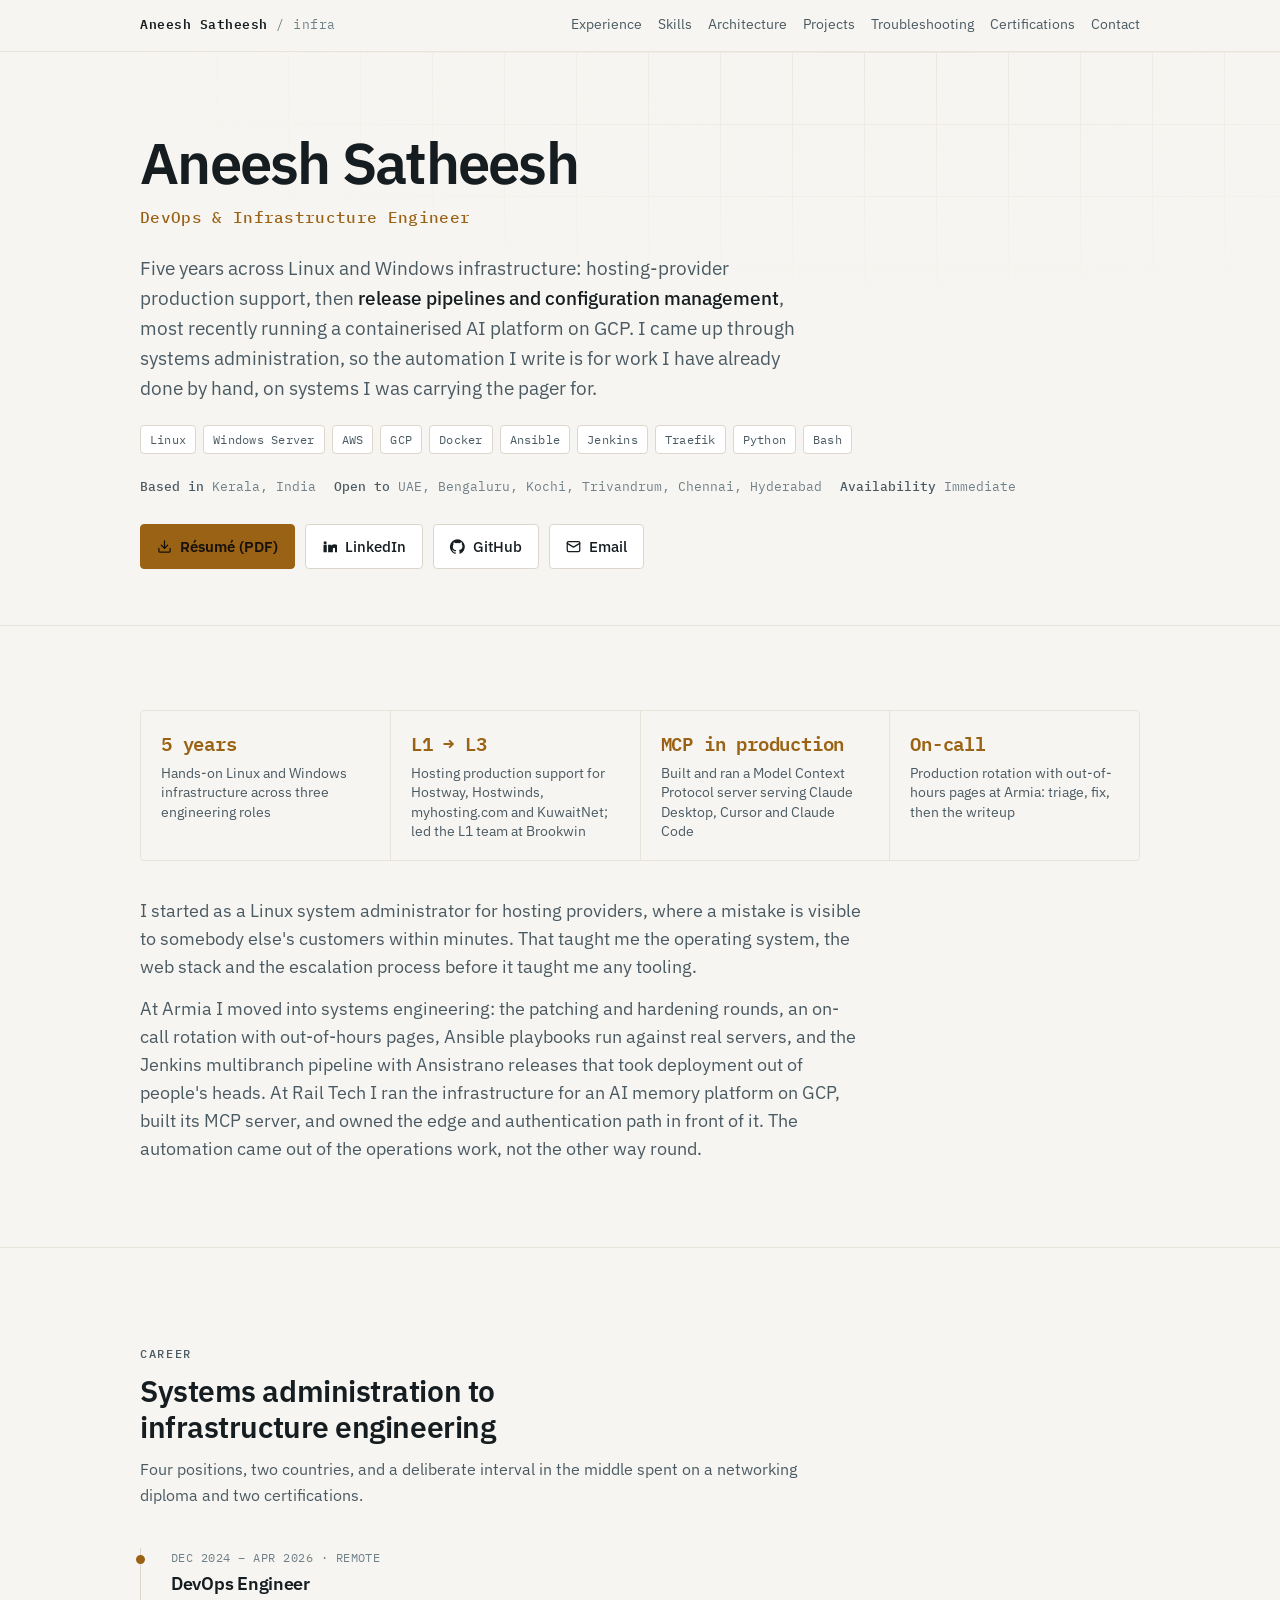
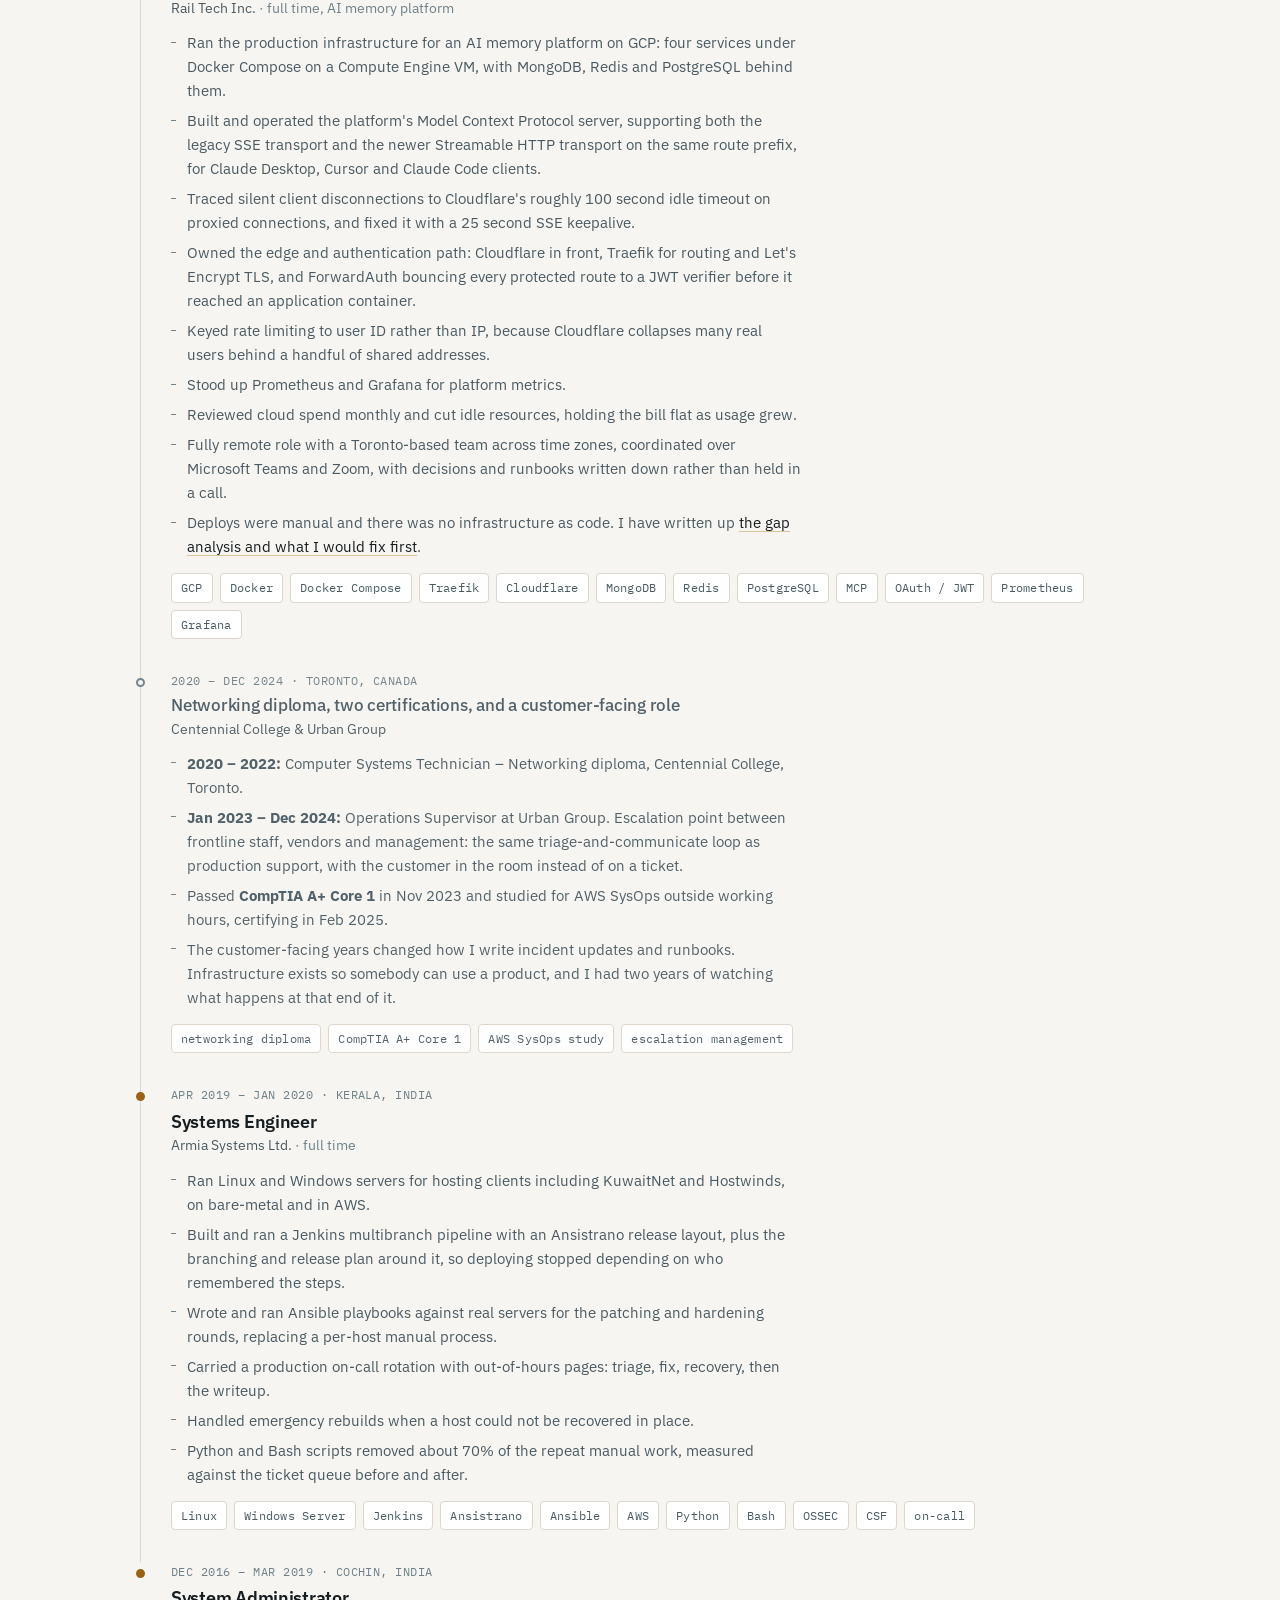
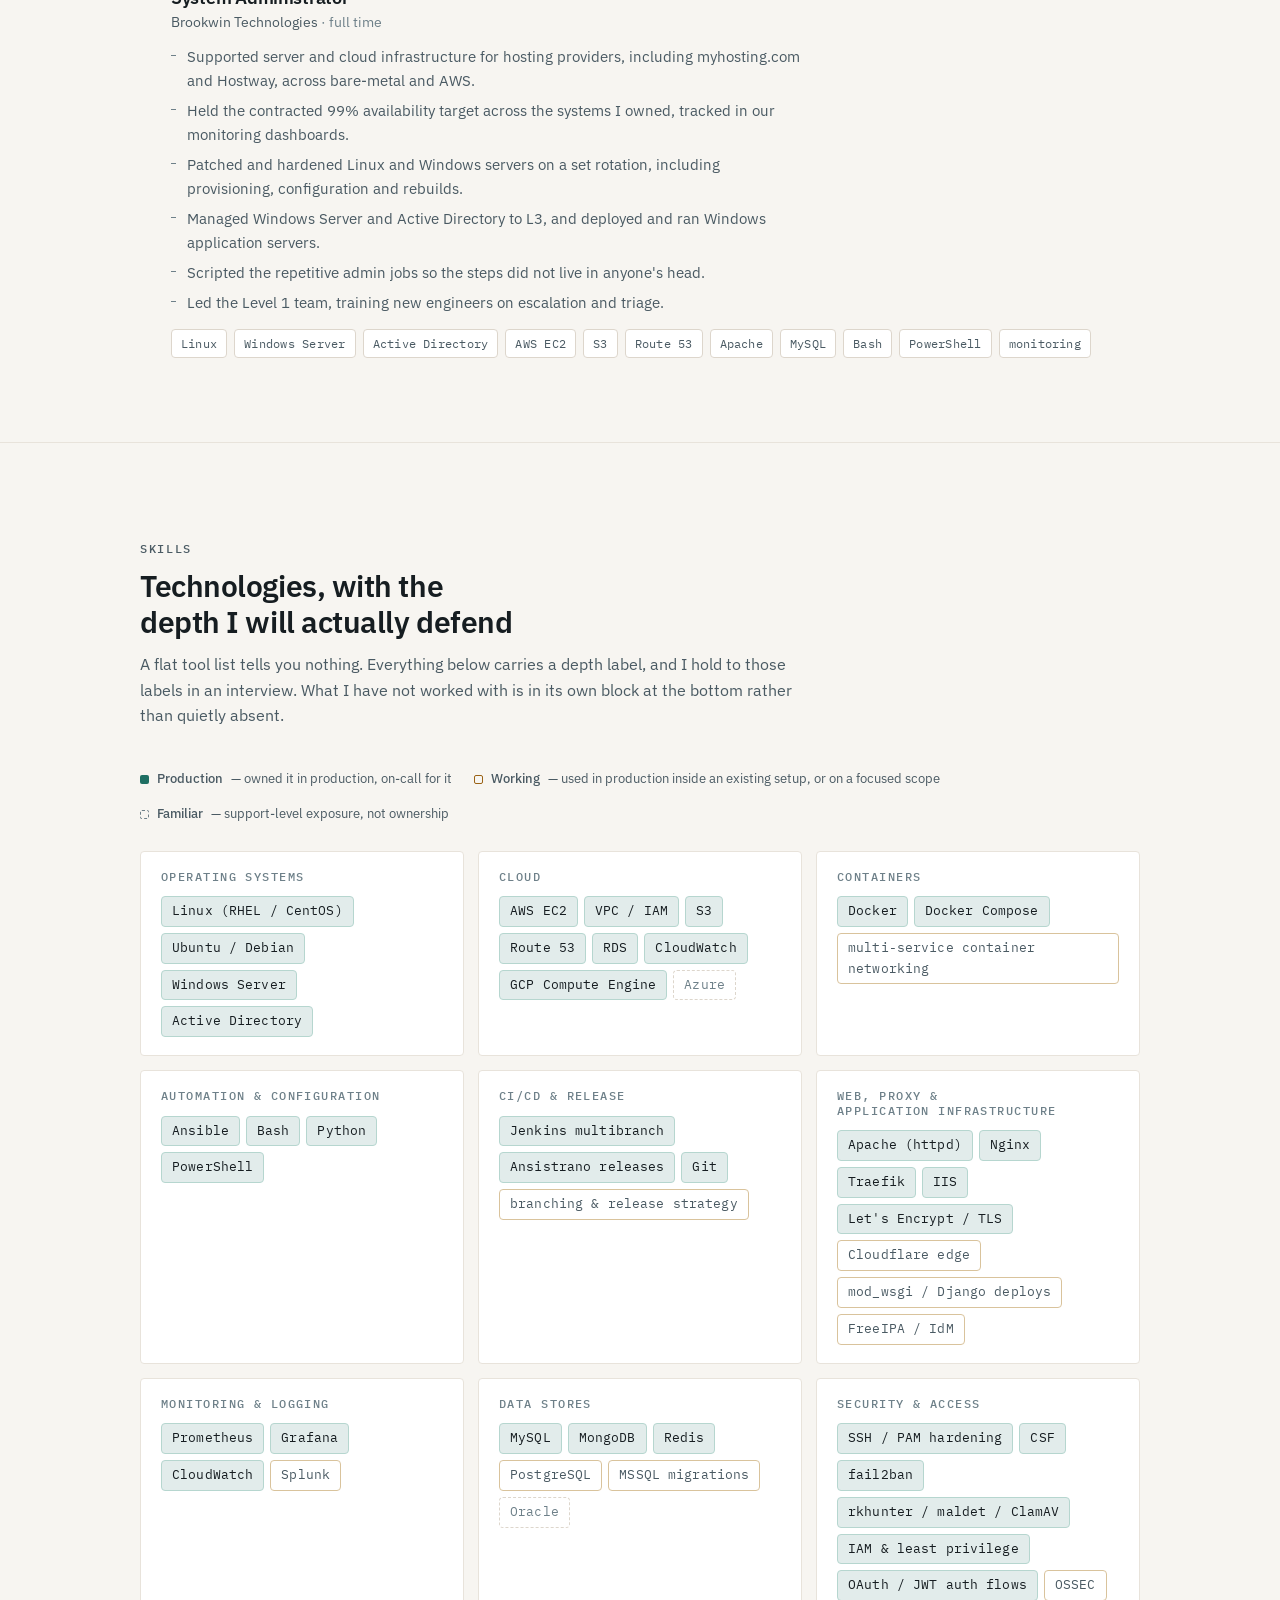
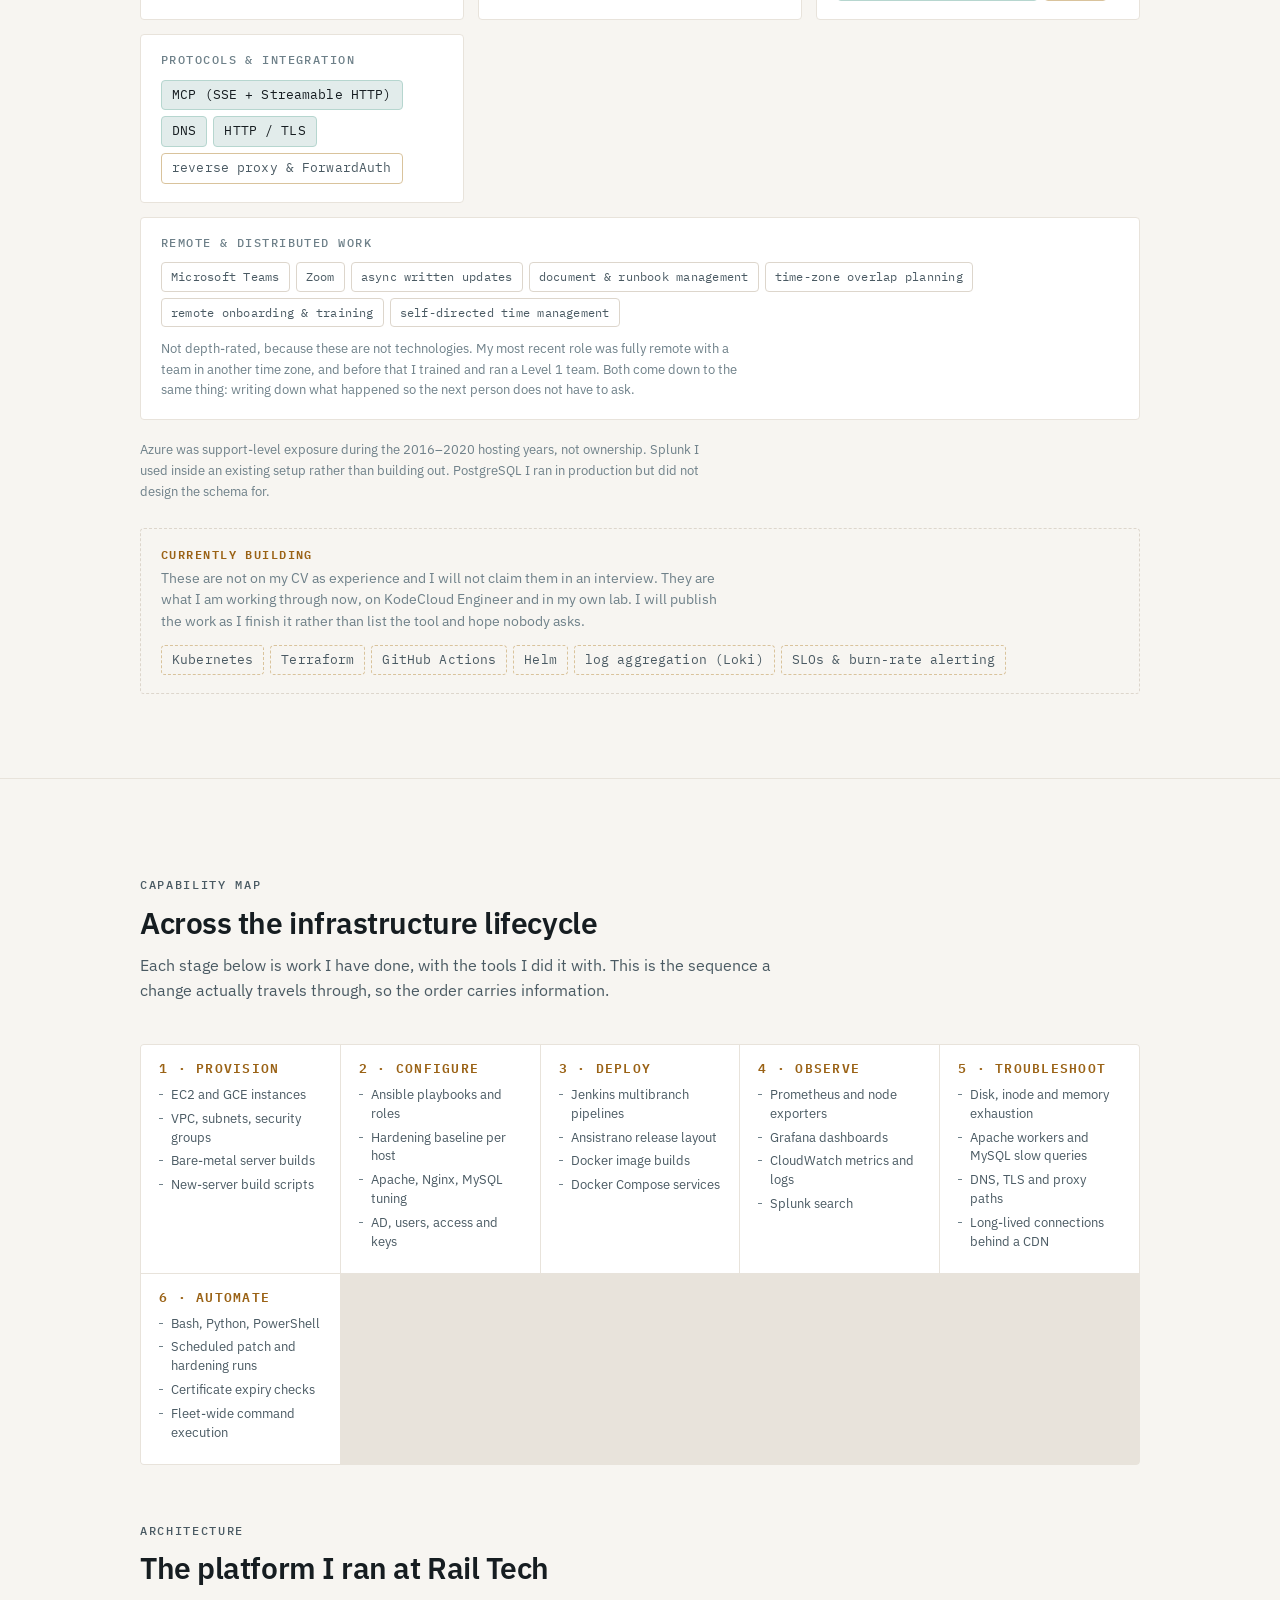
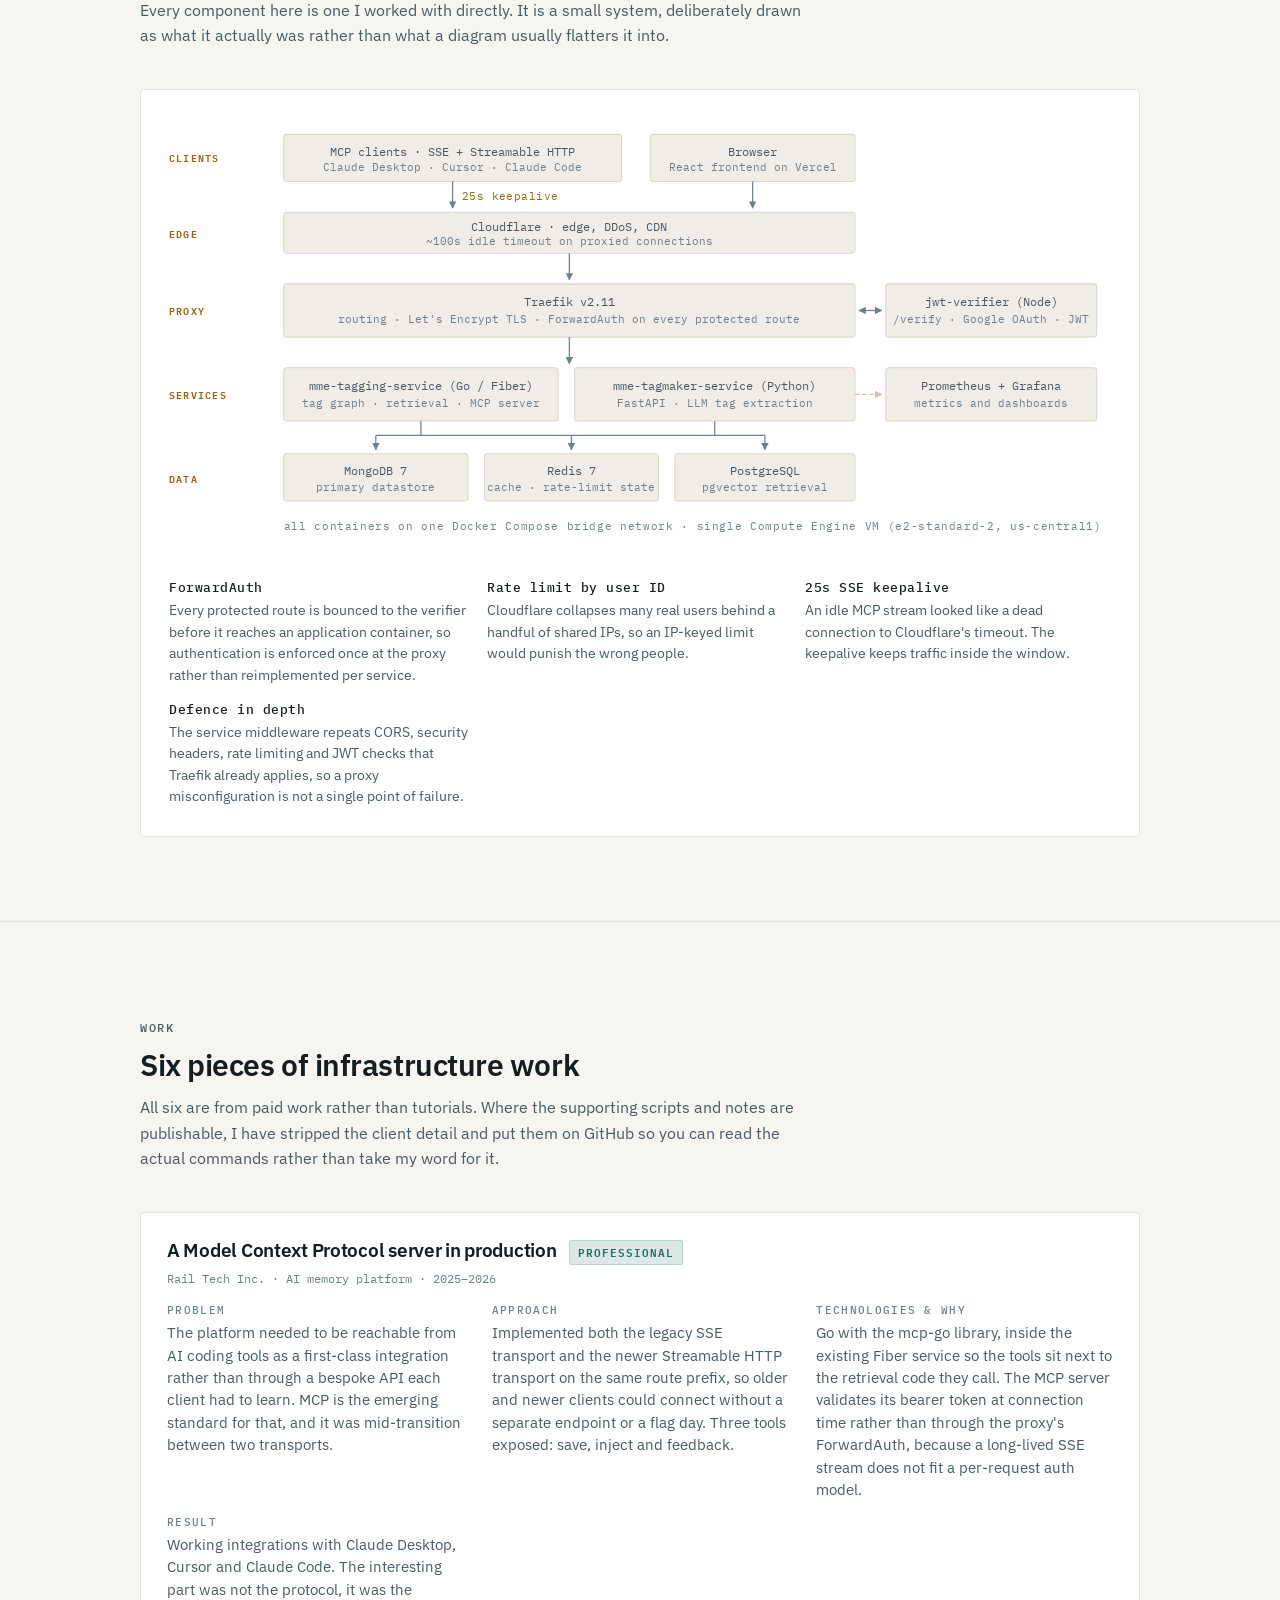
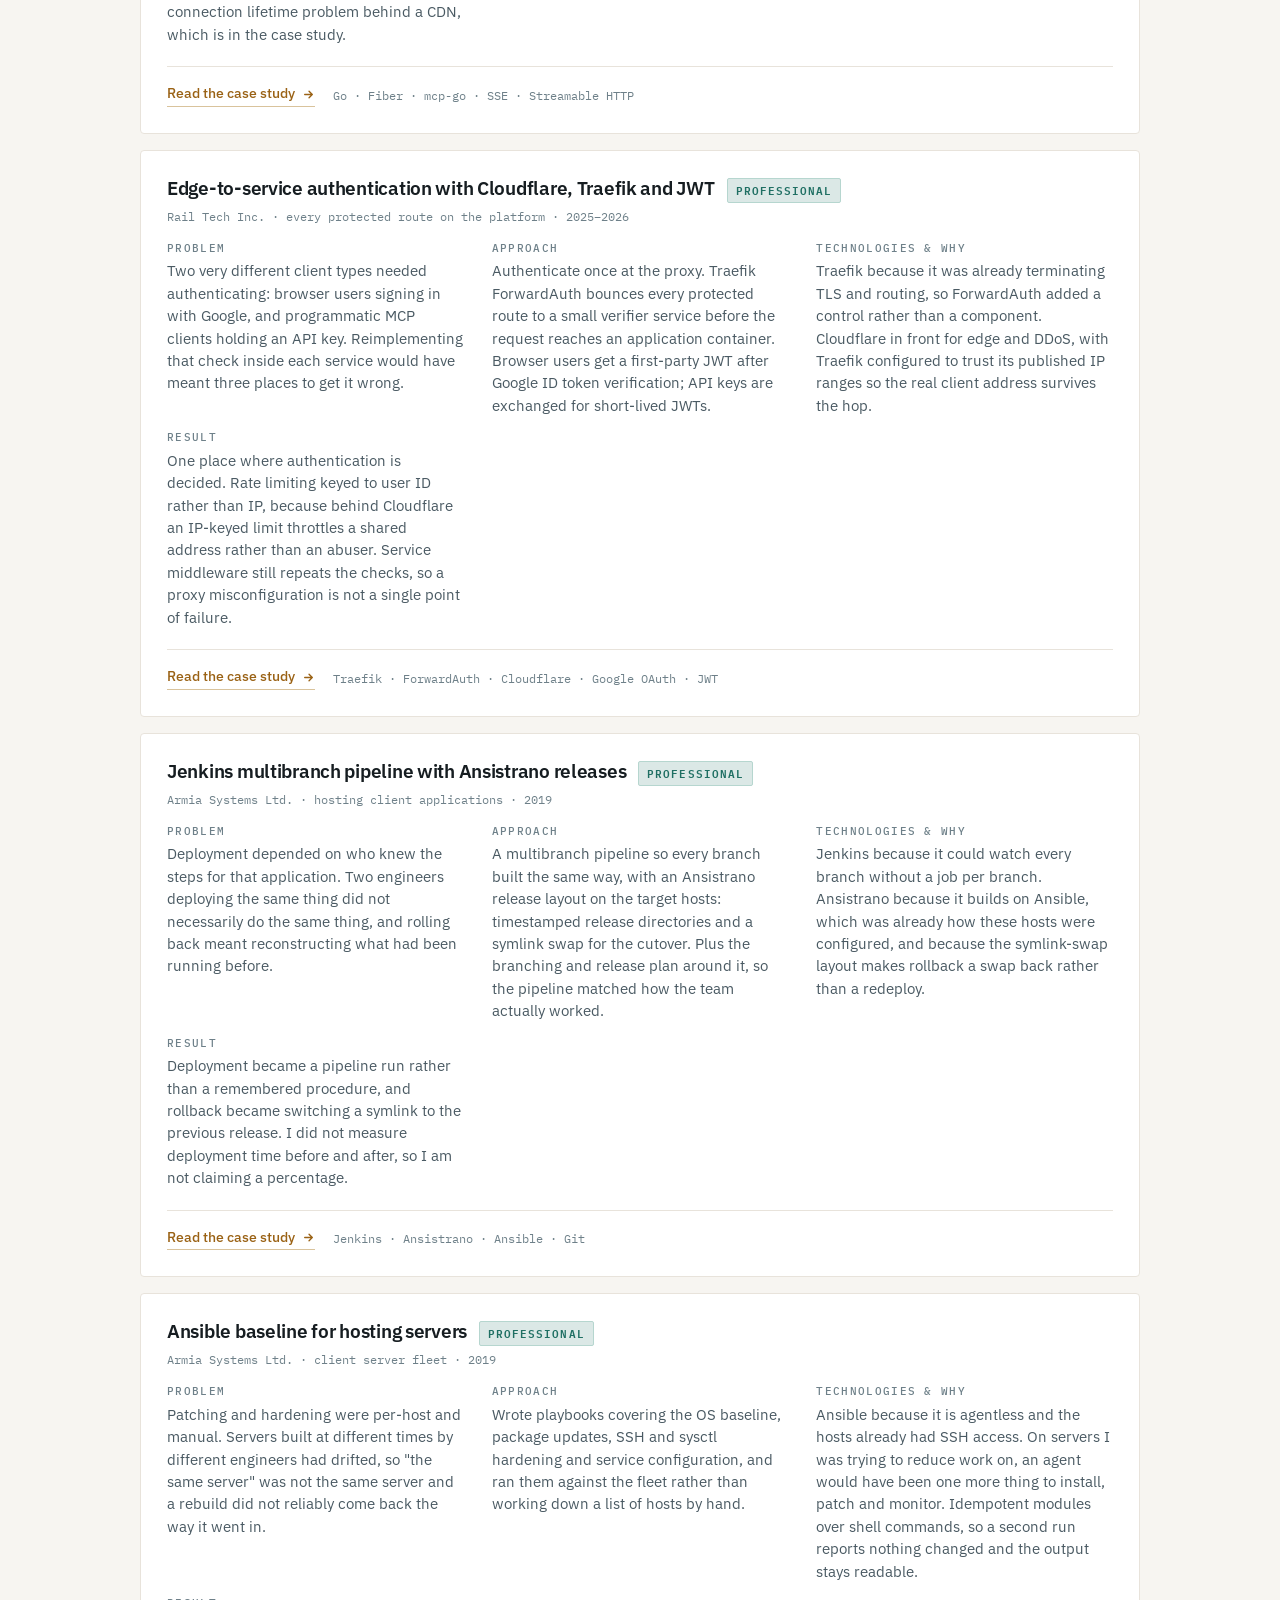
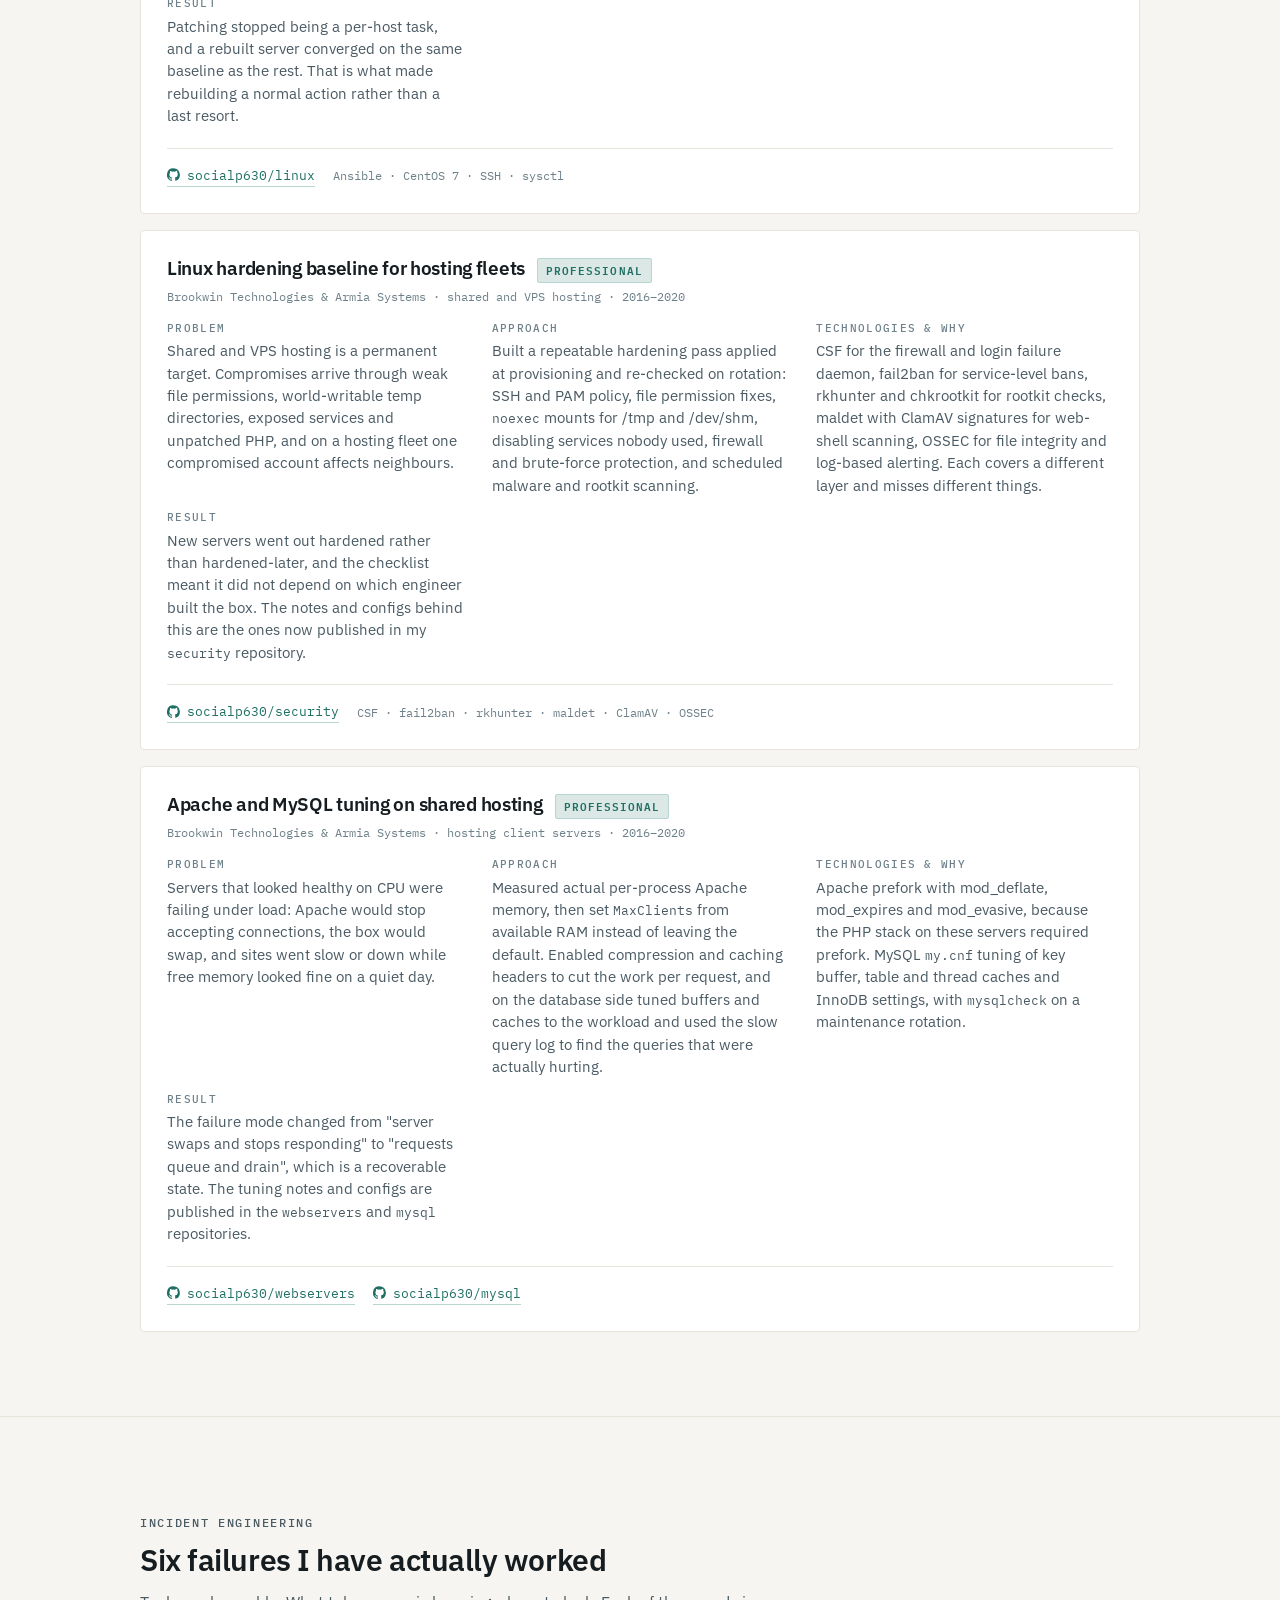
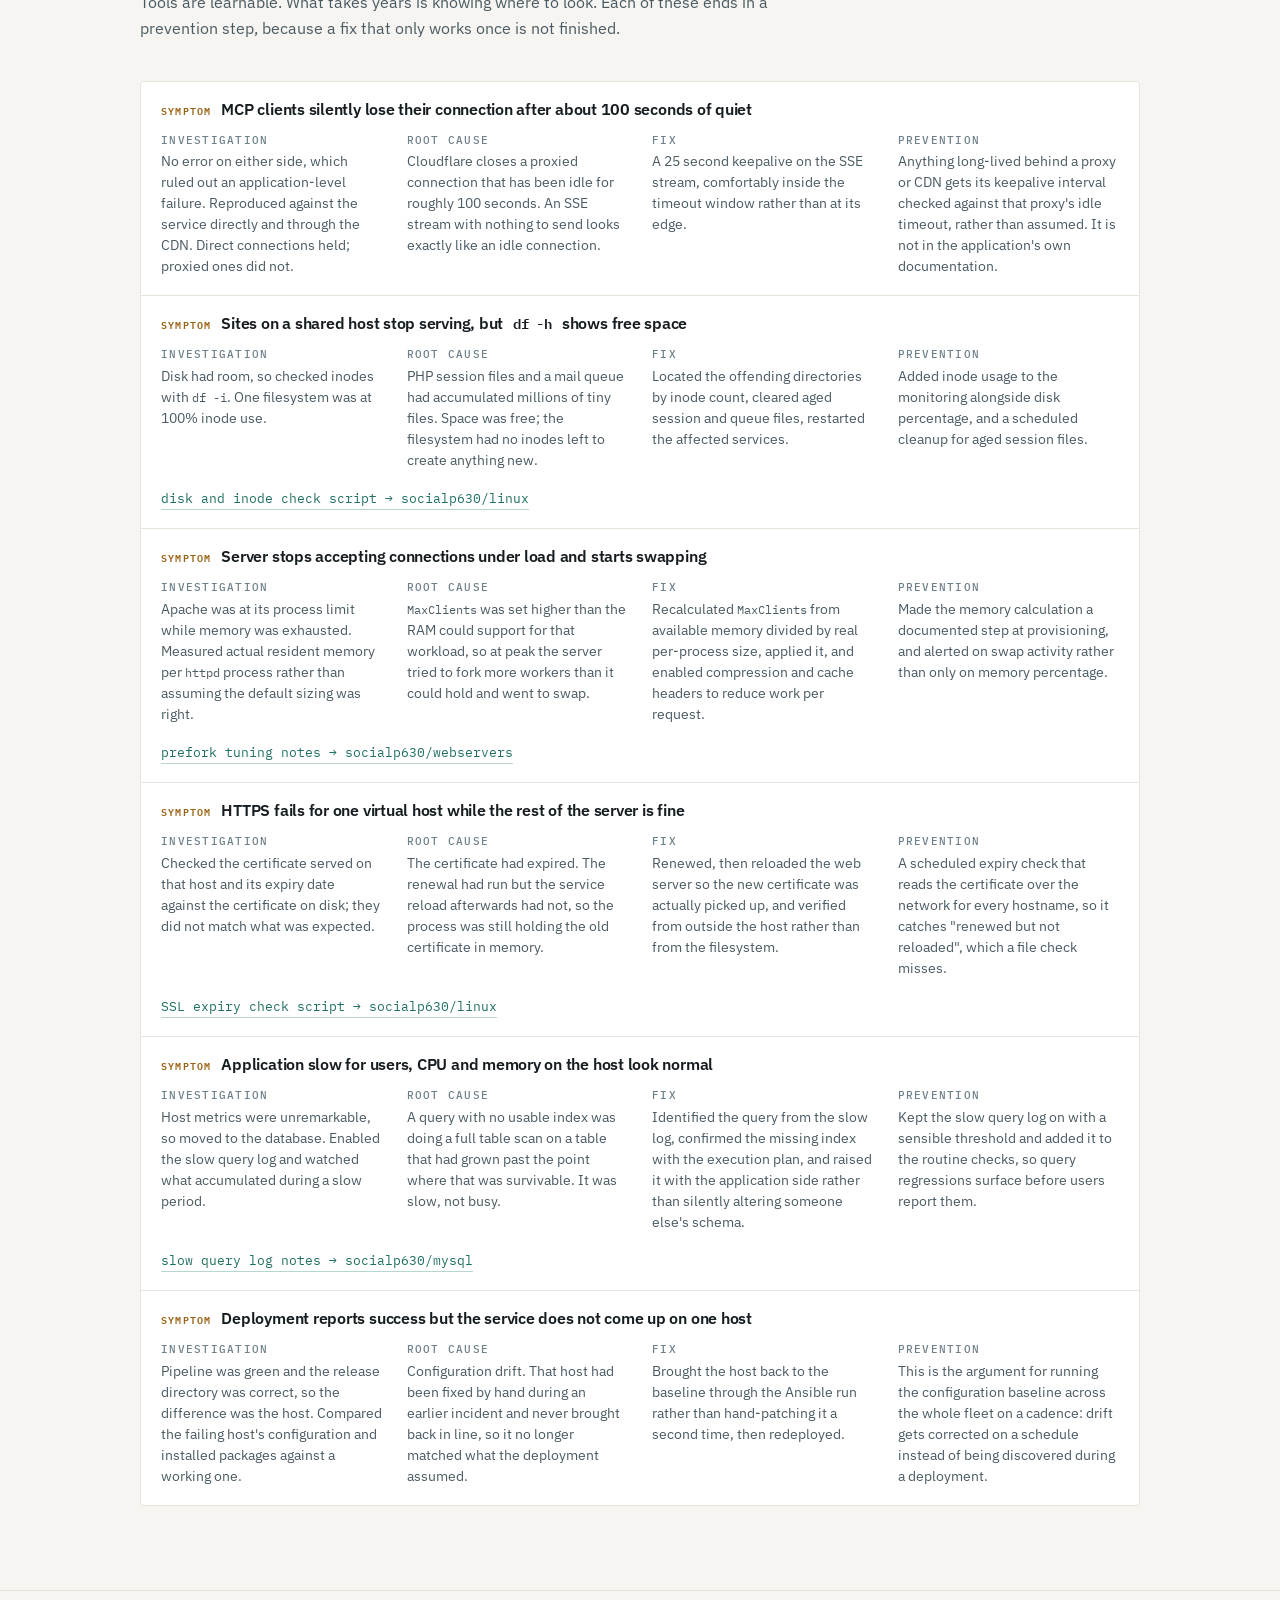
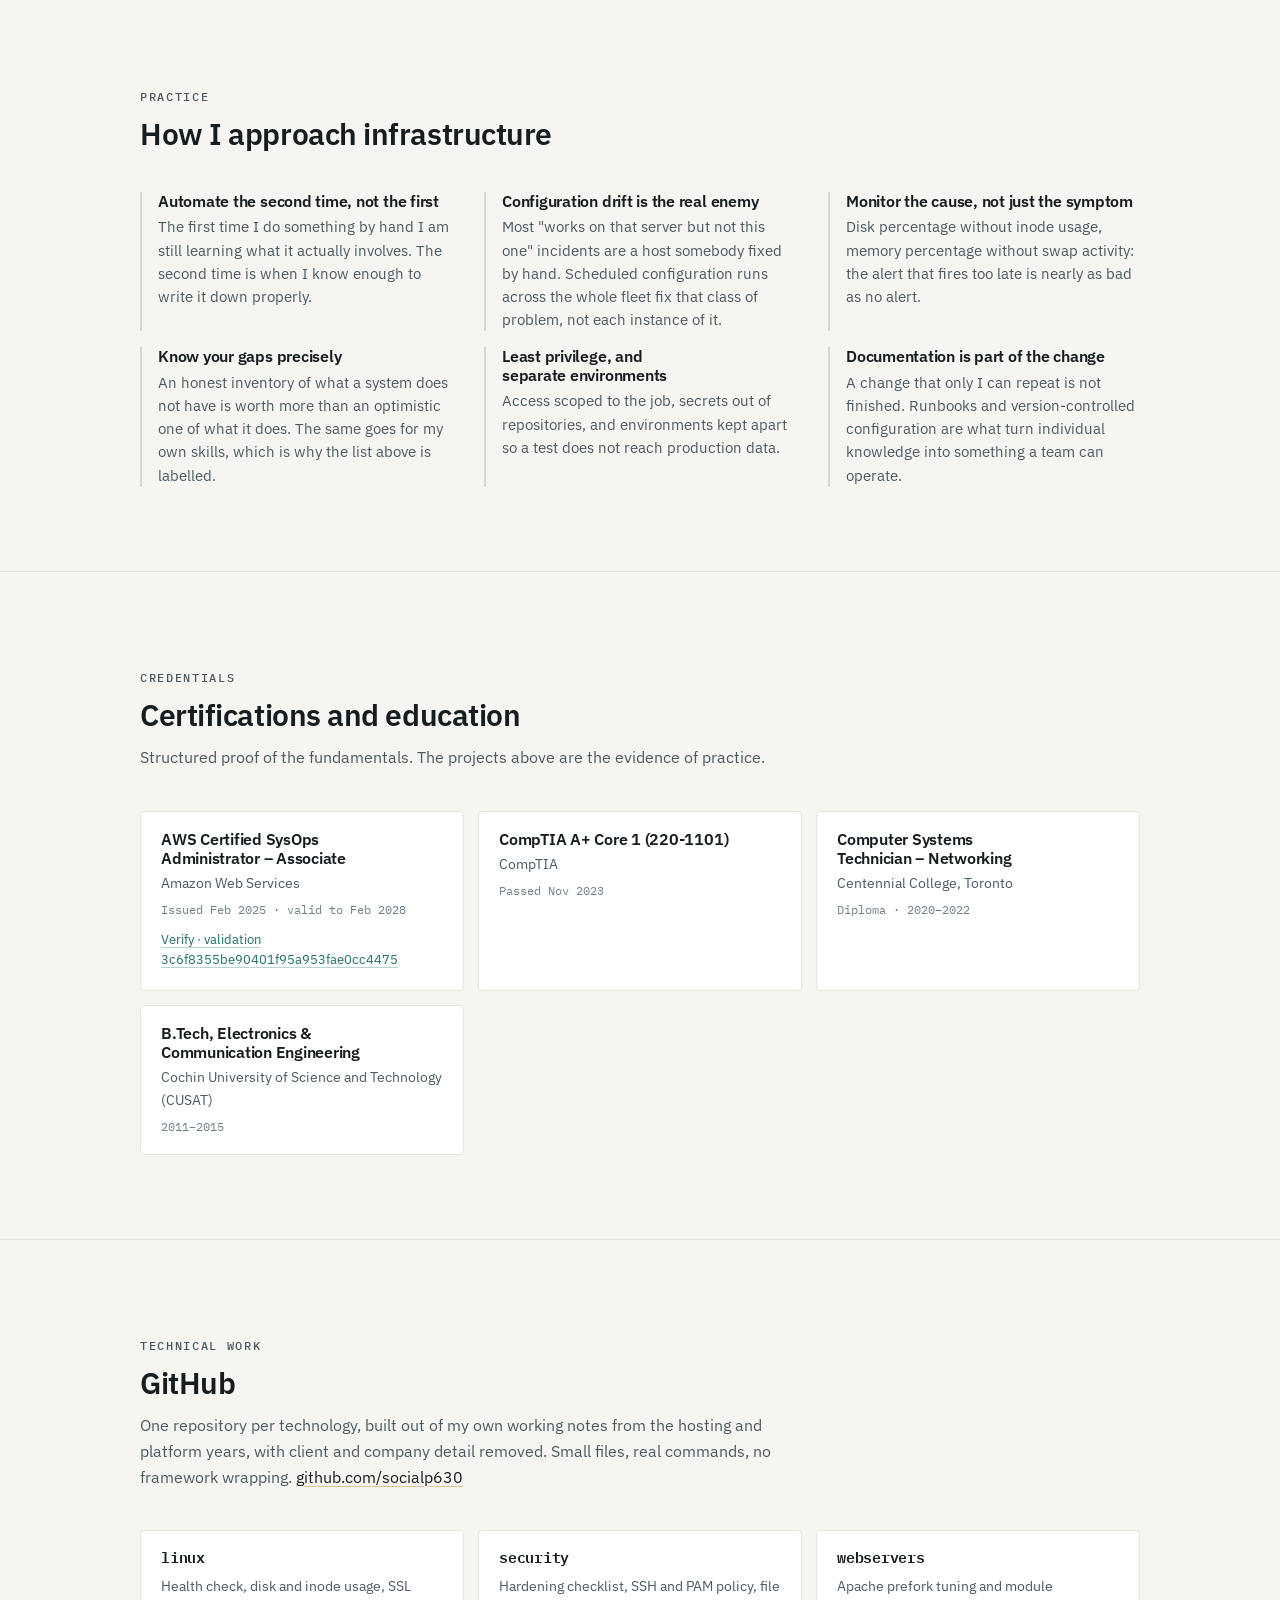
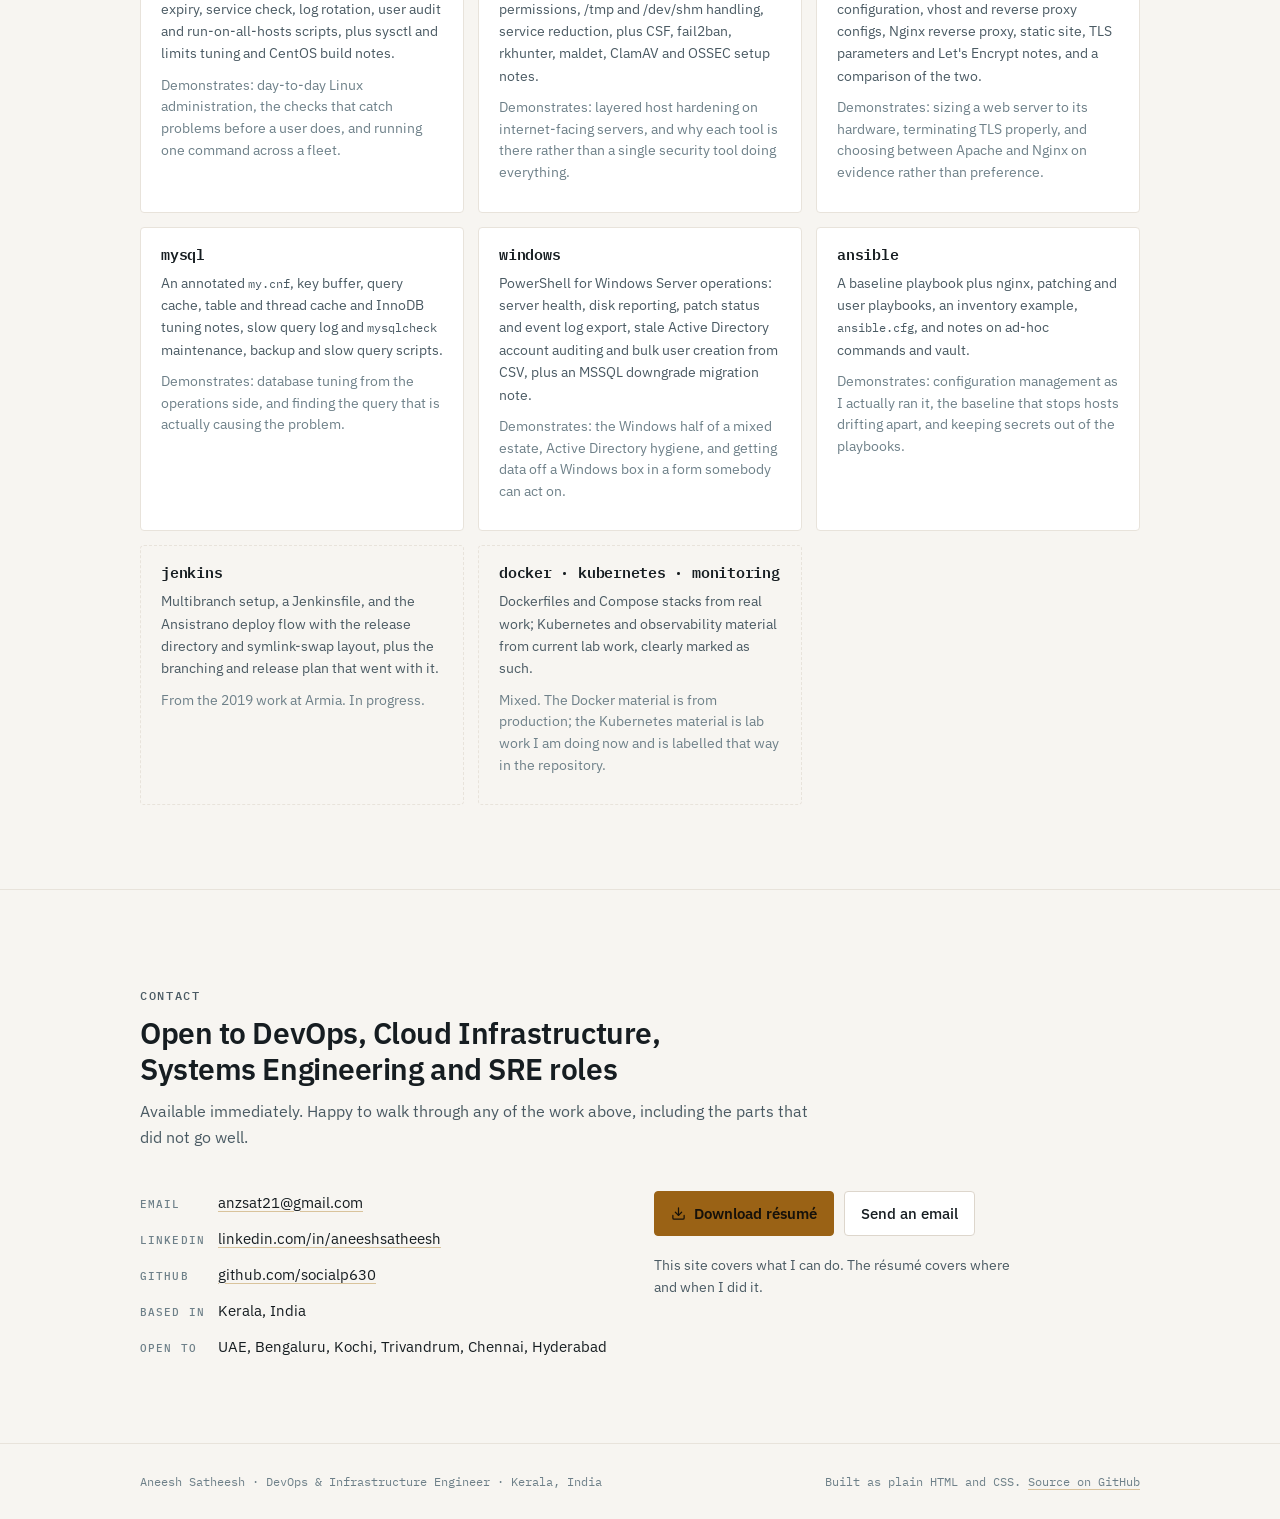
==== commit 559c872b: "Add Windows and Ansible repos to Github page sections" ====
--- a/index.html
+++ b/index.html
@@ -1001,13 +1001,23 @@
         <p>An annotated <code>my.cnf</code>, key buffer, query cache, table and thread cache and InnoDB tuning notes, slow query log and <code>mysqlcheck</code> maintenance, backup and slow query scripts.</p>
         <p class="why">Demonstrates: database tuning from the operations side, and finding the query that is actually causing the problem.</p>
       </div>
-
+      <div class="repo">
+        <h3><a href="https://github.com/socialp630/windows" target="_blank" rel="noopener">windows</a></h3>
+        <p>PowerShell for Windows Server operations: server health, disk reporting, patch status and event log export, stale Active Directory account auditing and bulk user creation from CSV, plus an MSSQL downgrade migration note.</p>
+        <p class="why">Demonstrates: the Windows half of a mixed estate, Active Directory hygiene, and getting data off a Windows box in a form somebody can act on.</p>
+      </div>
+
+      <div class="repo">
+        <h3><a href="https://github.com/socialp630/ansible" target="_blank" rel="noopener">ansible</a></h3>
+        <p>A baseline playbook plus nginx, patching and user playbooks, an inventory example, <code>ansible.cfg</code>, and notes on ad-hoc commands and vault.</p>
+        <p class="why">Demonstrates: configuration management as I actually ran it, the baseline that stops hosts drifting apart, and keeping secrets out of the playbooks.</p>
+      </div>
       <div class="repo repo-soon">
-        <h3>windows &middot; ansible &middot; jenkins</h3>
-        <p>PowerShell server health, disk and patch reporting, AD auditing and an MSSQL migration note; the Ansible baseline, nginx, patching and user playbooks; Jenkins multibranch setup, a Jenkinsfile and the Ansistrano deploy flow.</p>
-        <p class="why">From the 2016&ndash;2020 work. In progress, published as each one is finished.</p>
-      </div>
-
+        <h3>jenkins</h3>
+        <p>Multibranch setup, a Jenkinsfile, and the Ansistrano deploy flow with the release directory and symlink-swap layout, plus the branching and release plan that went with it.</p>
+        <p class="why">From the 2019 work at Armia. In progress.</p>
+      </div>
+      
       <div class="repo repo-soon">
         <h3>docker &middot; kubernetes &middot; monitoring</h3>
         <p>Dockerfiles and Compose stacks from real work; Kubernetes and observability material from current lab work, clearly marked as such.</p>
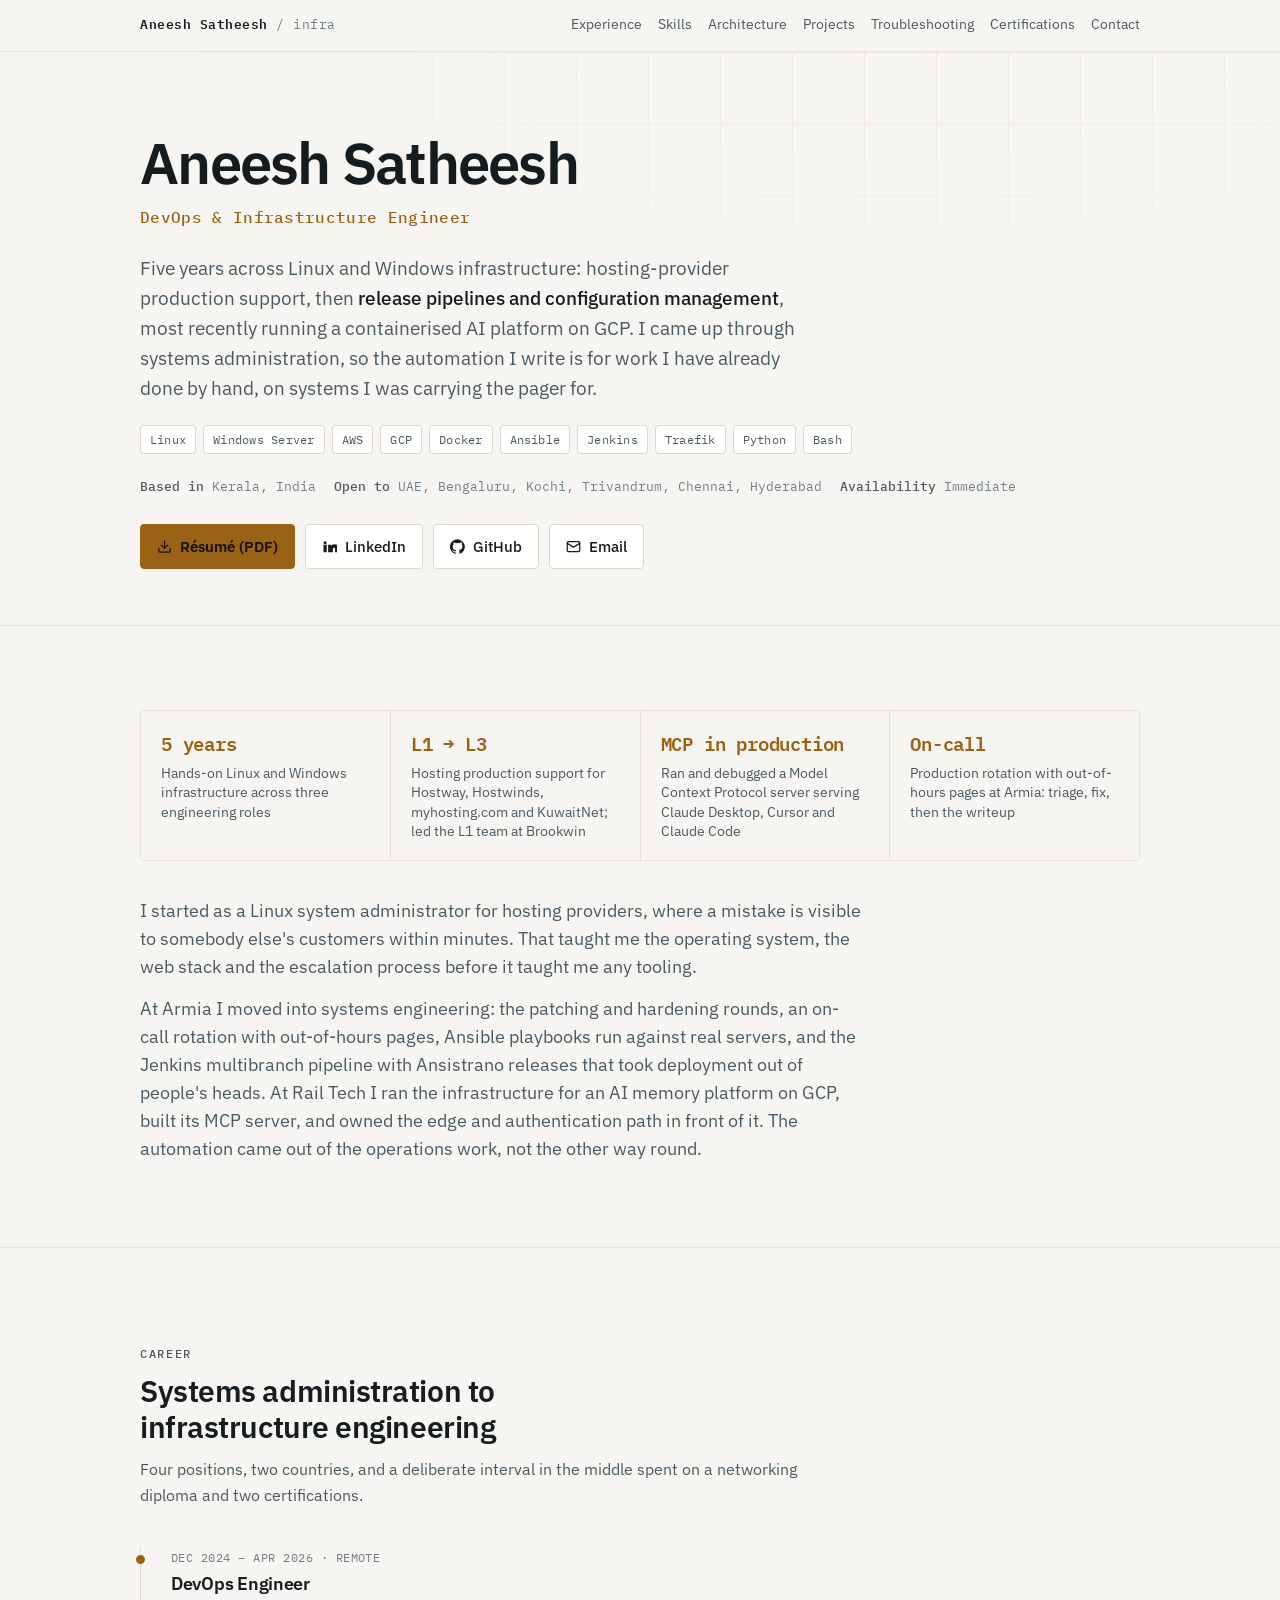
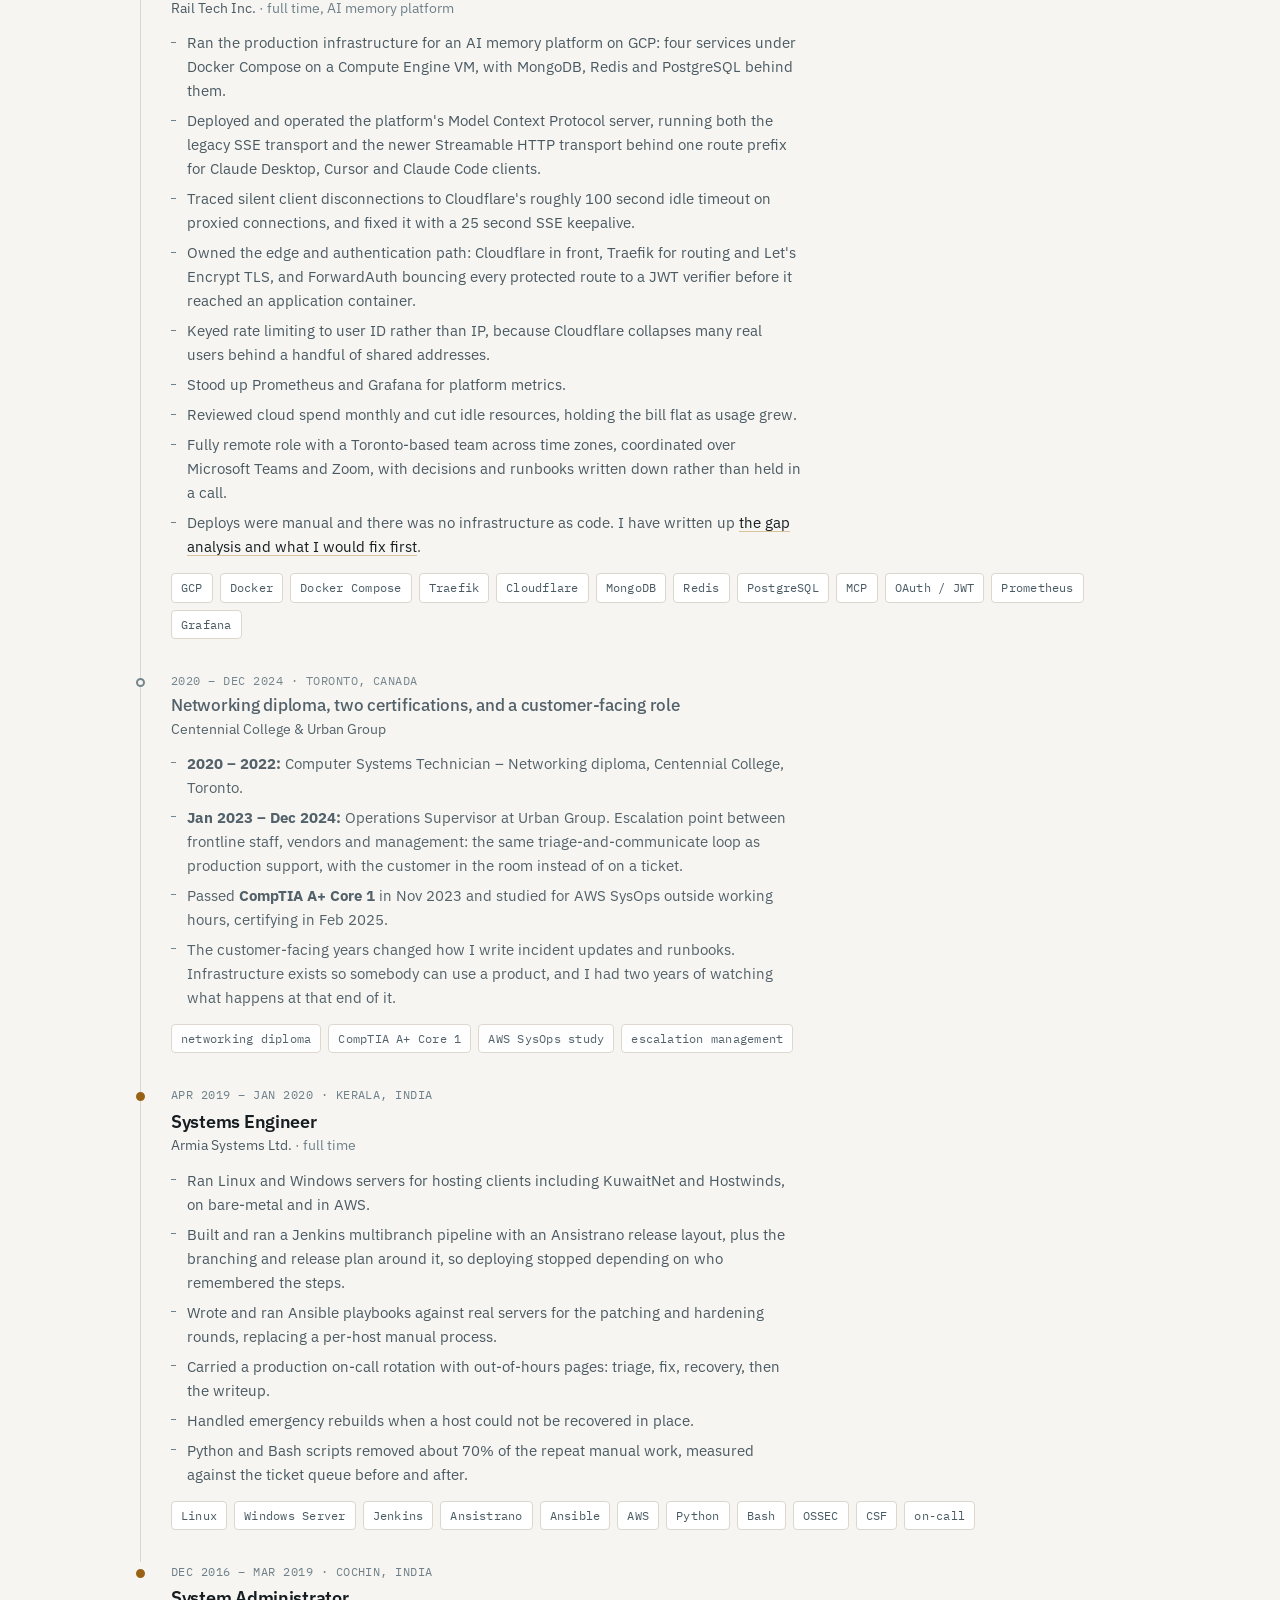
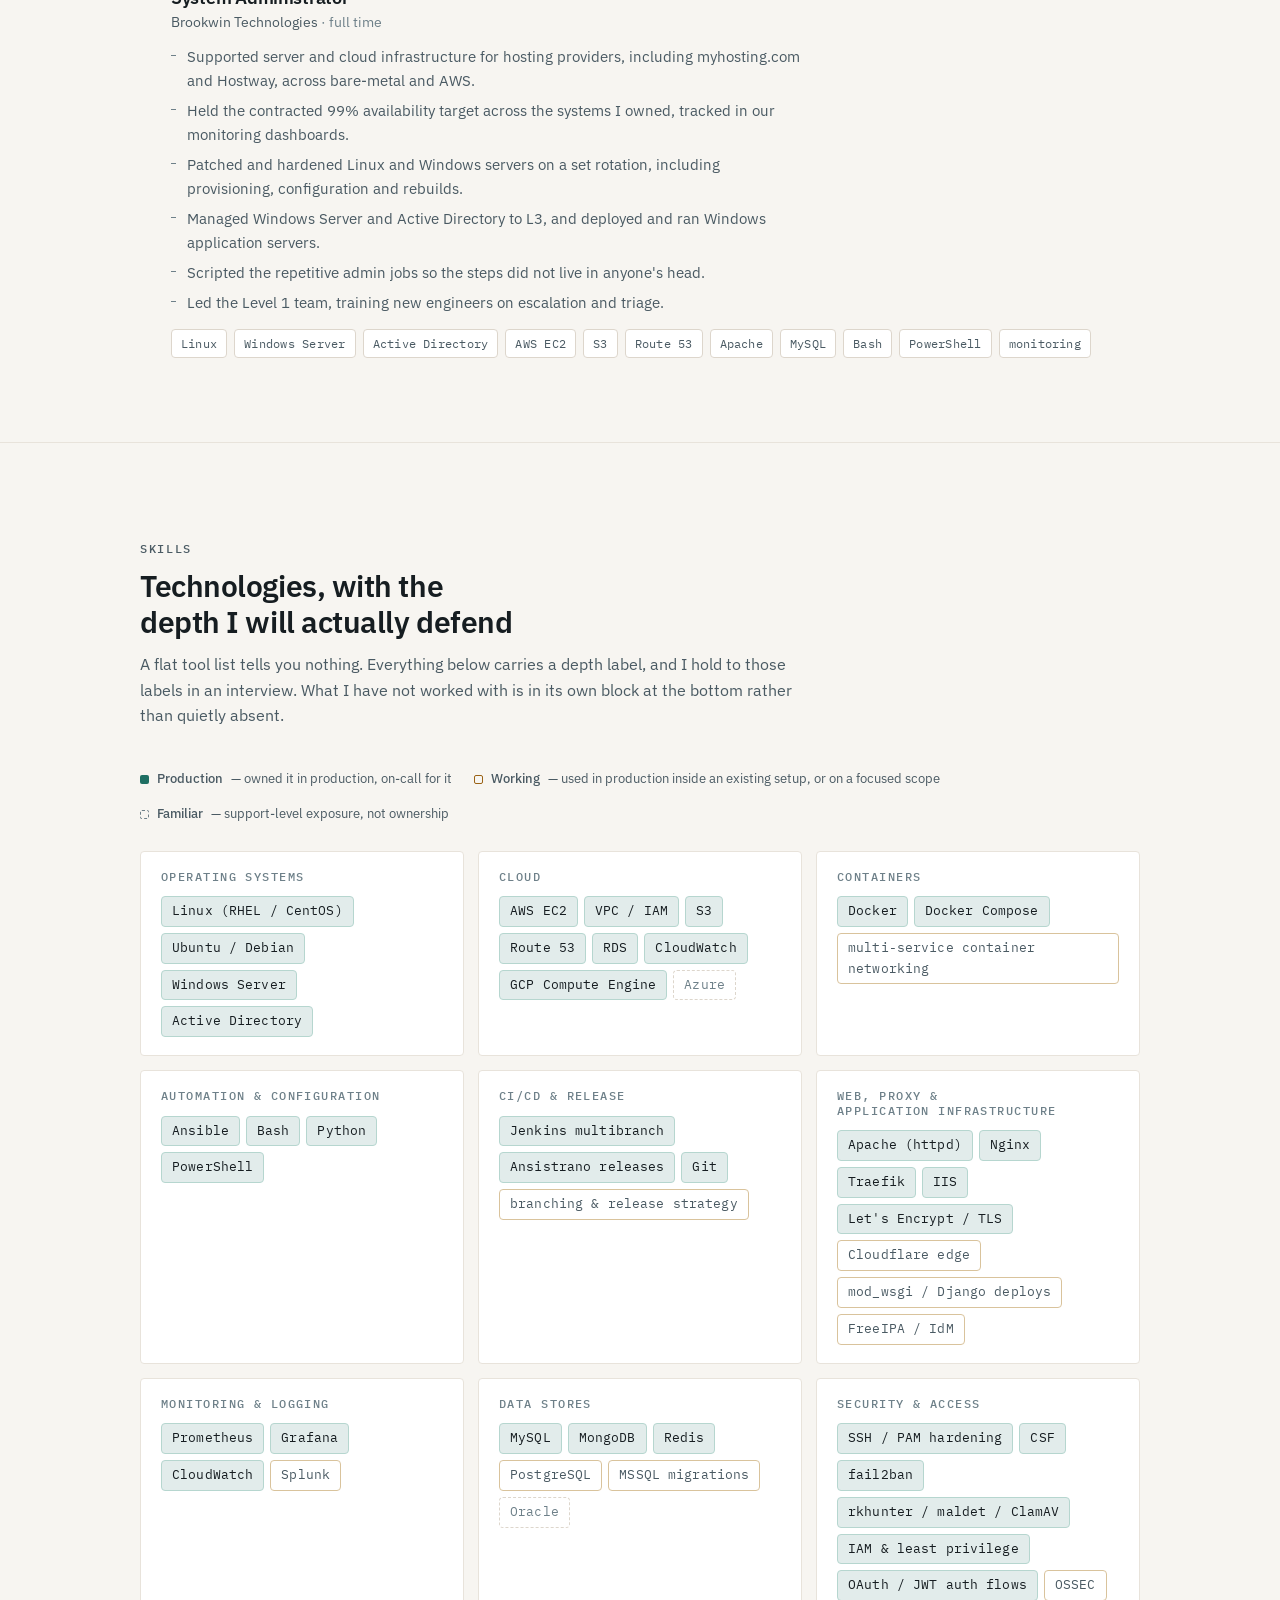
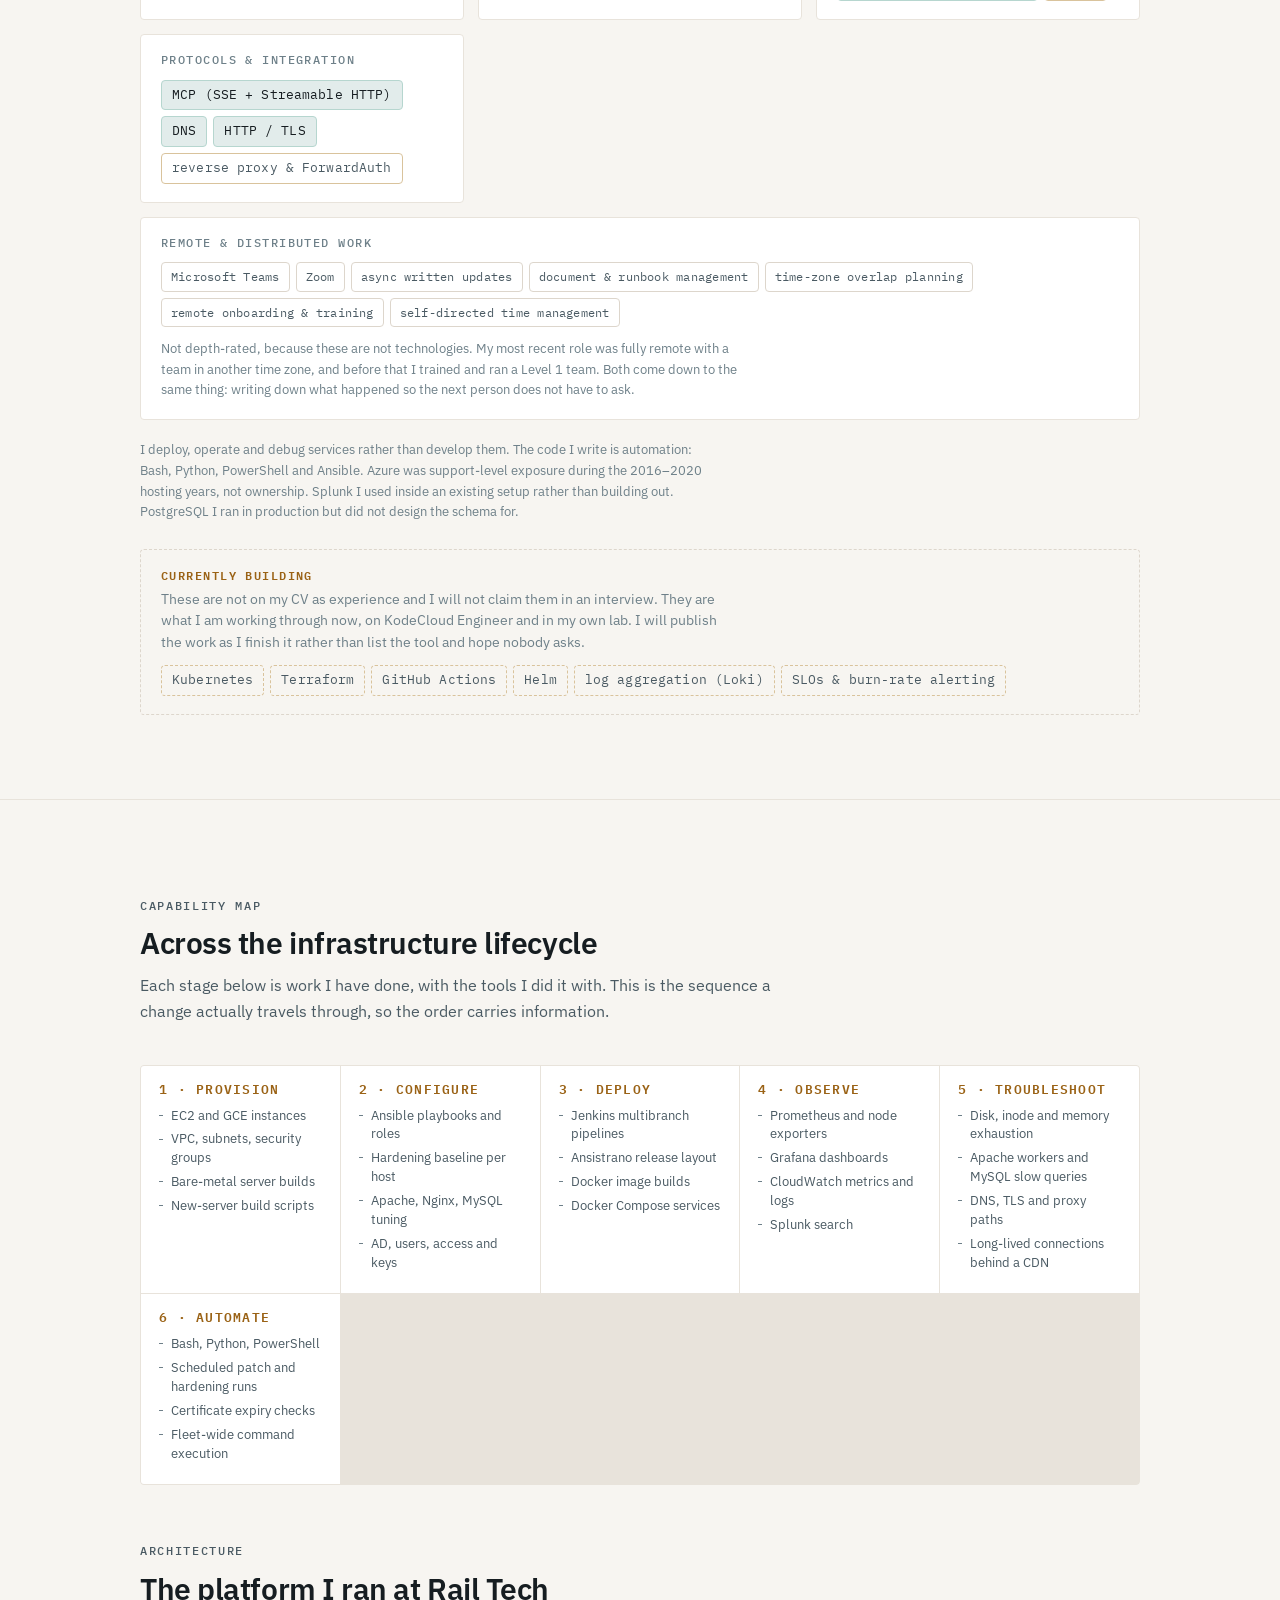
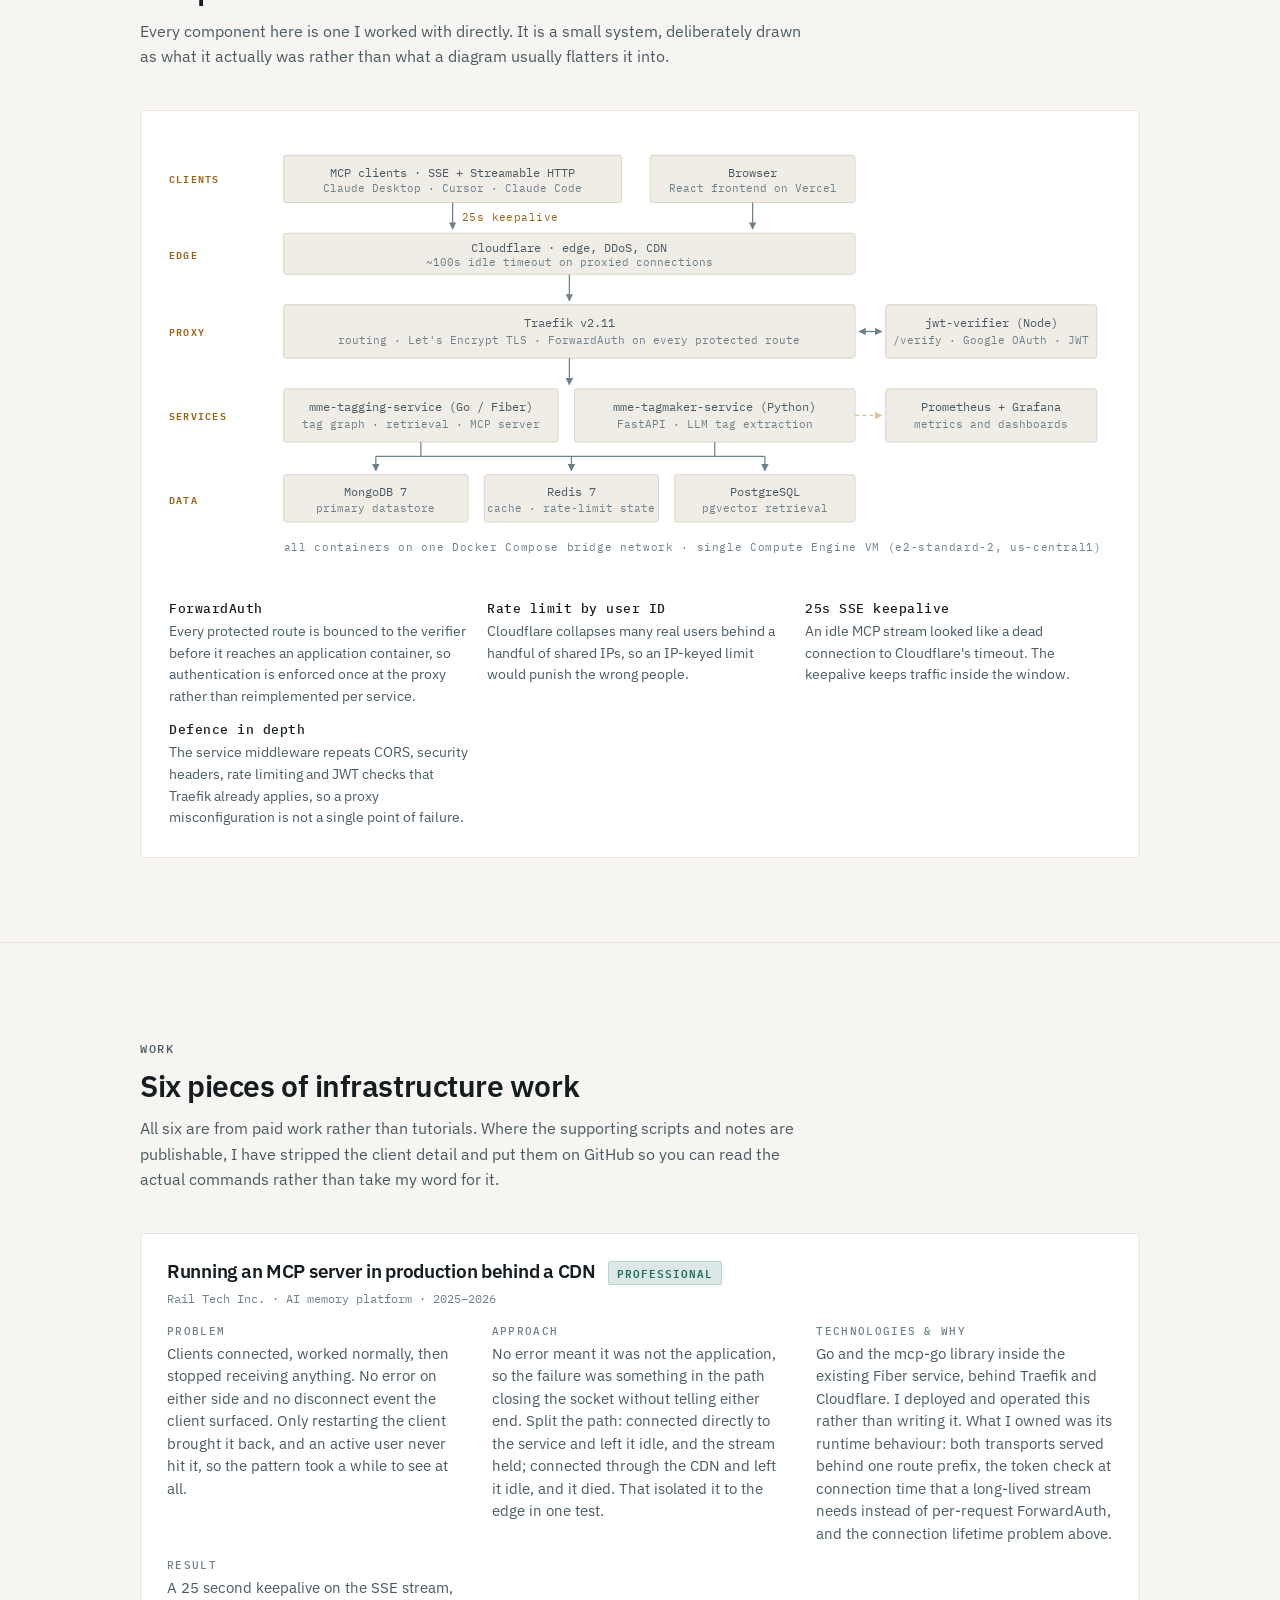
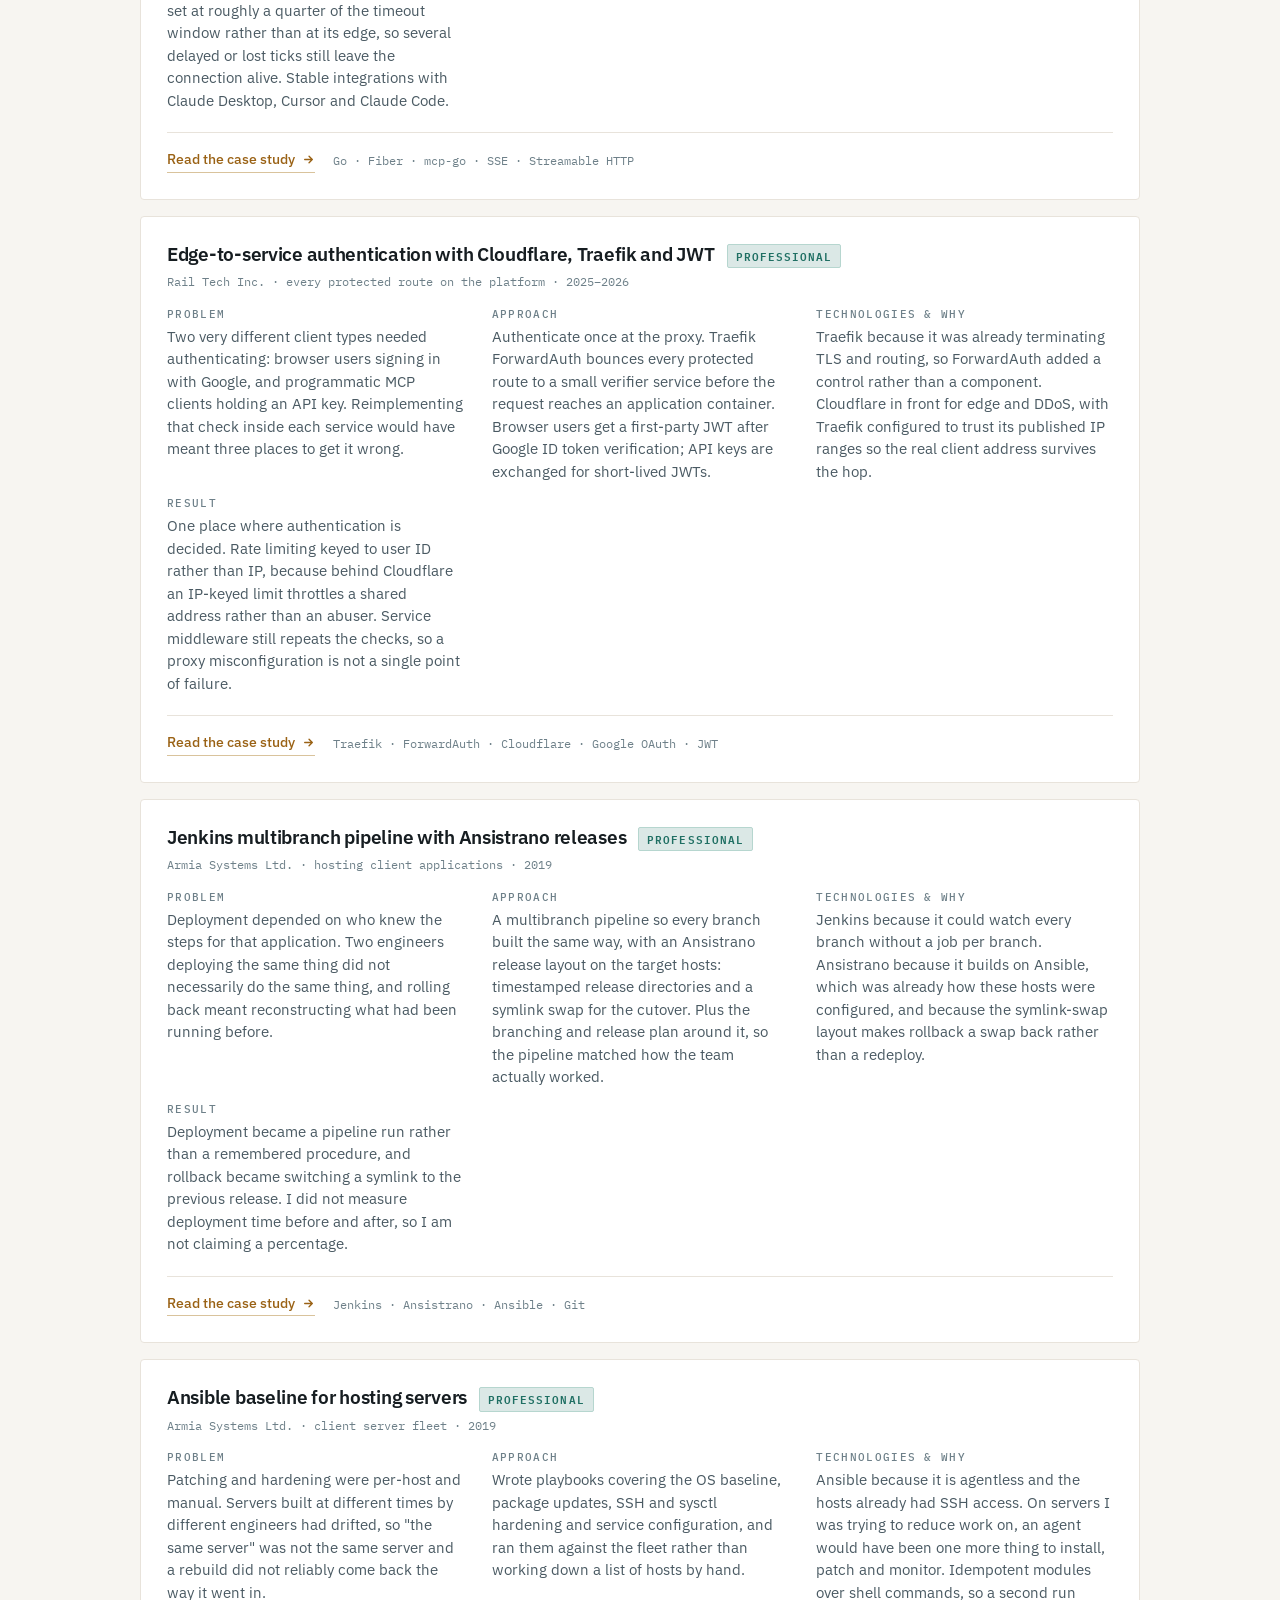
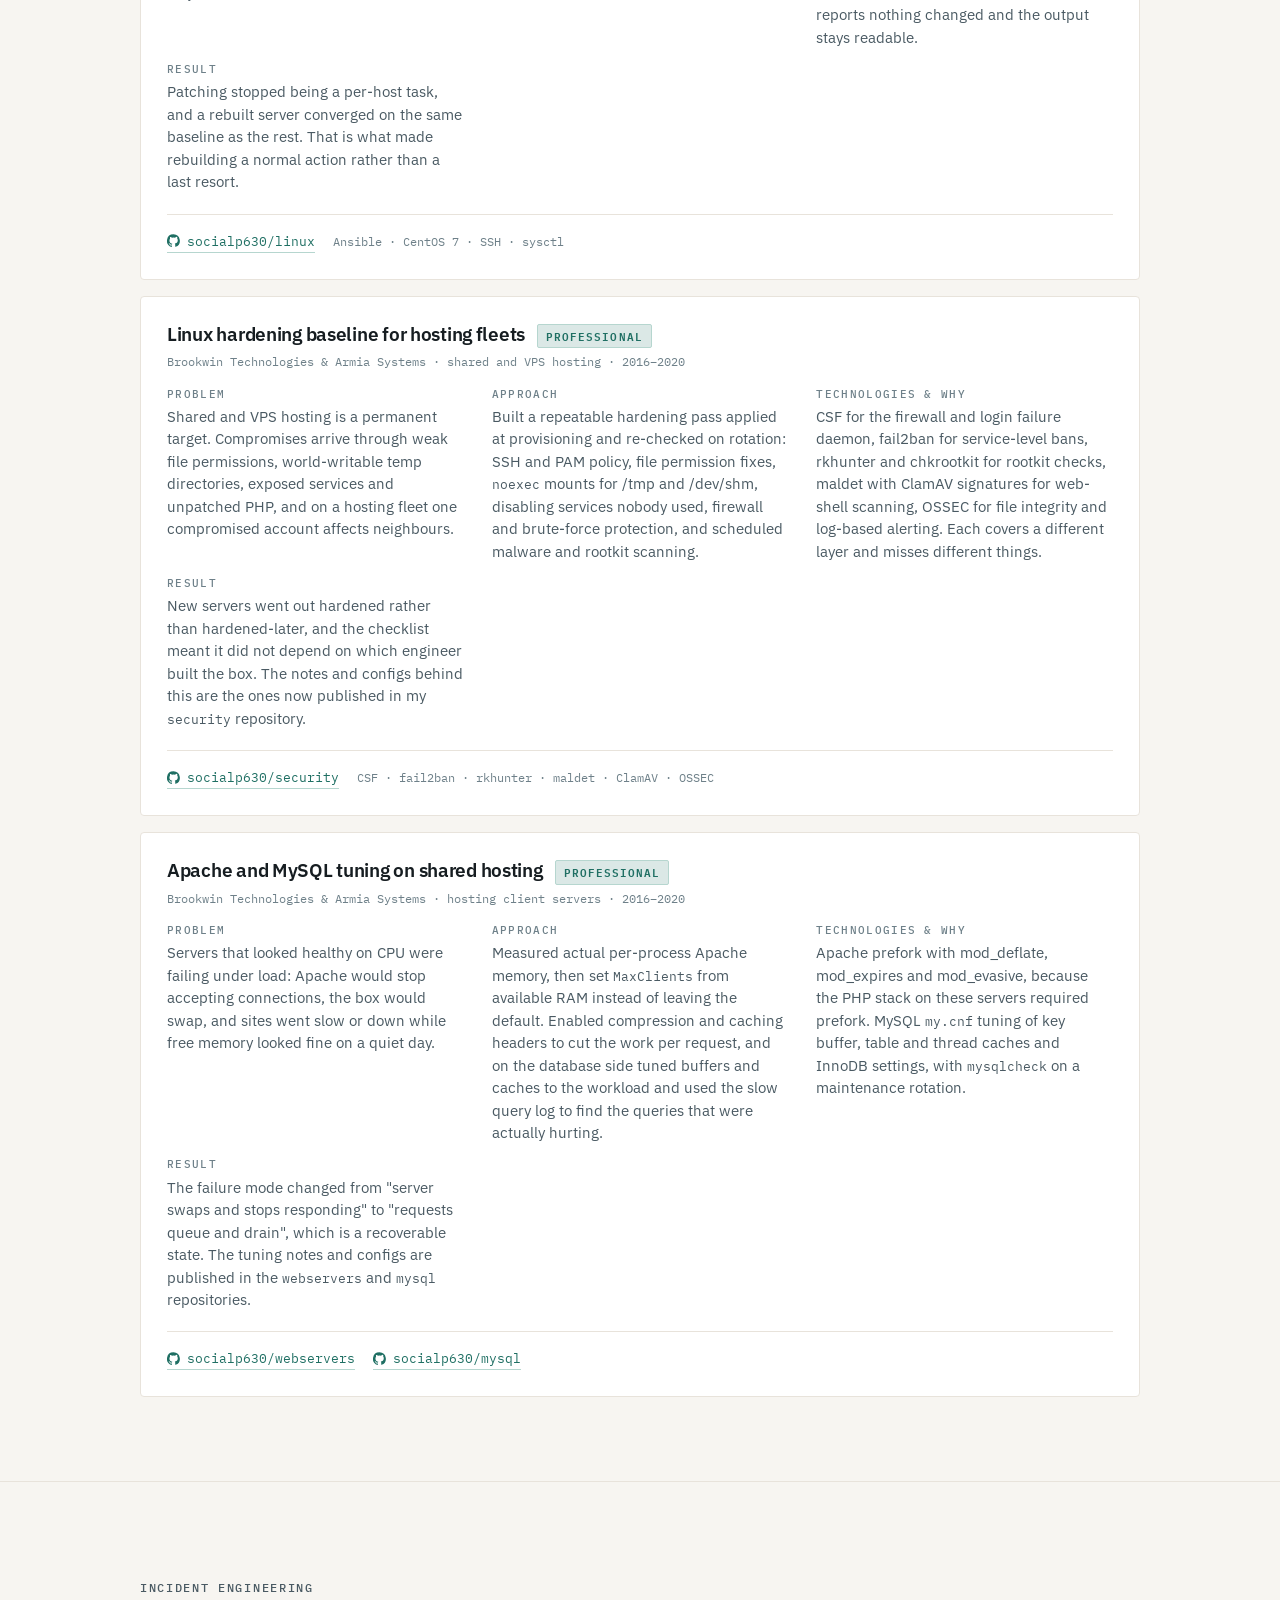
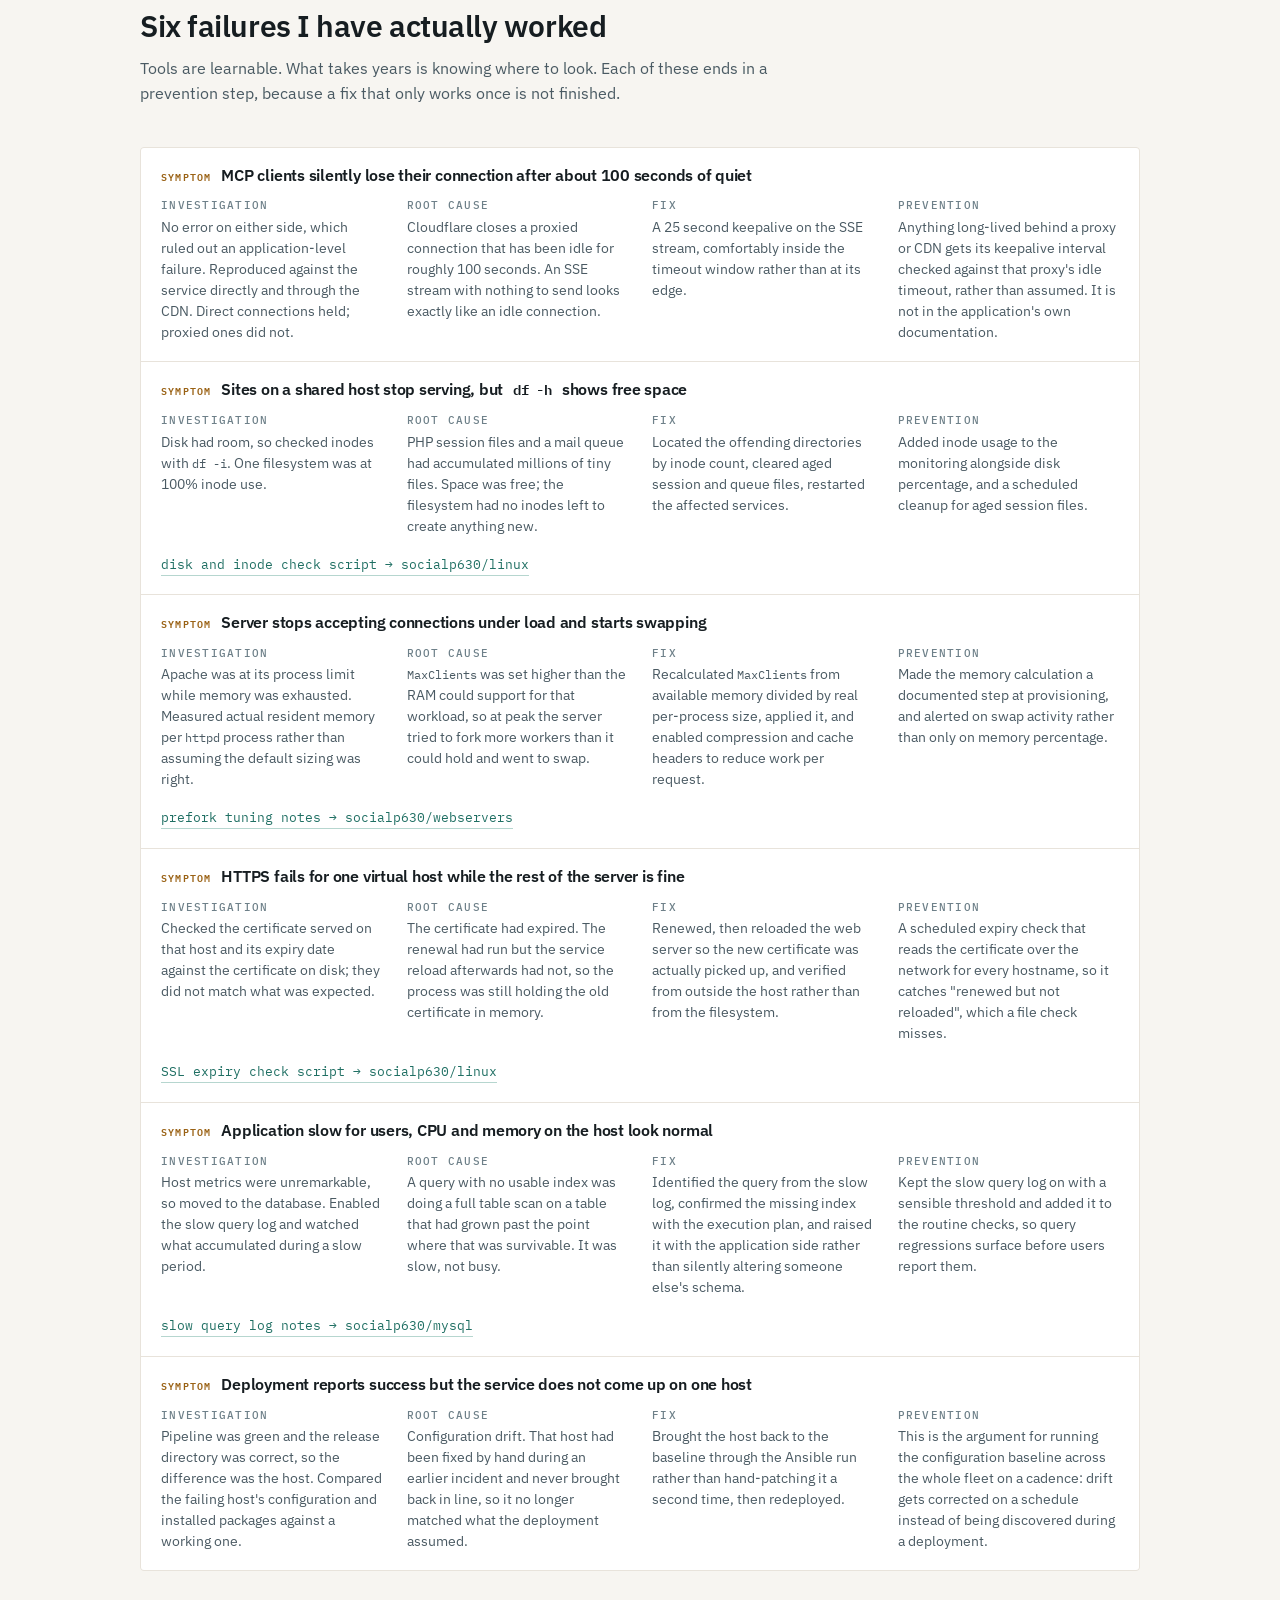
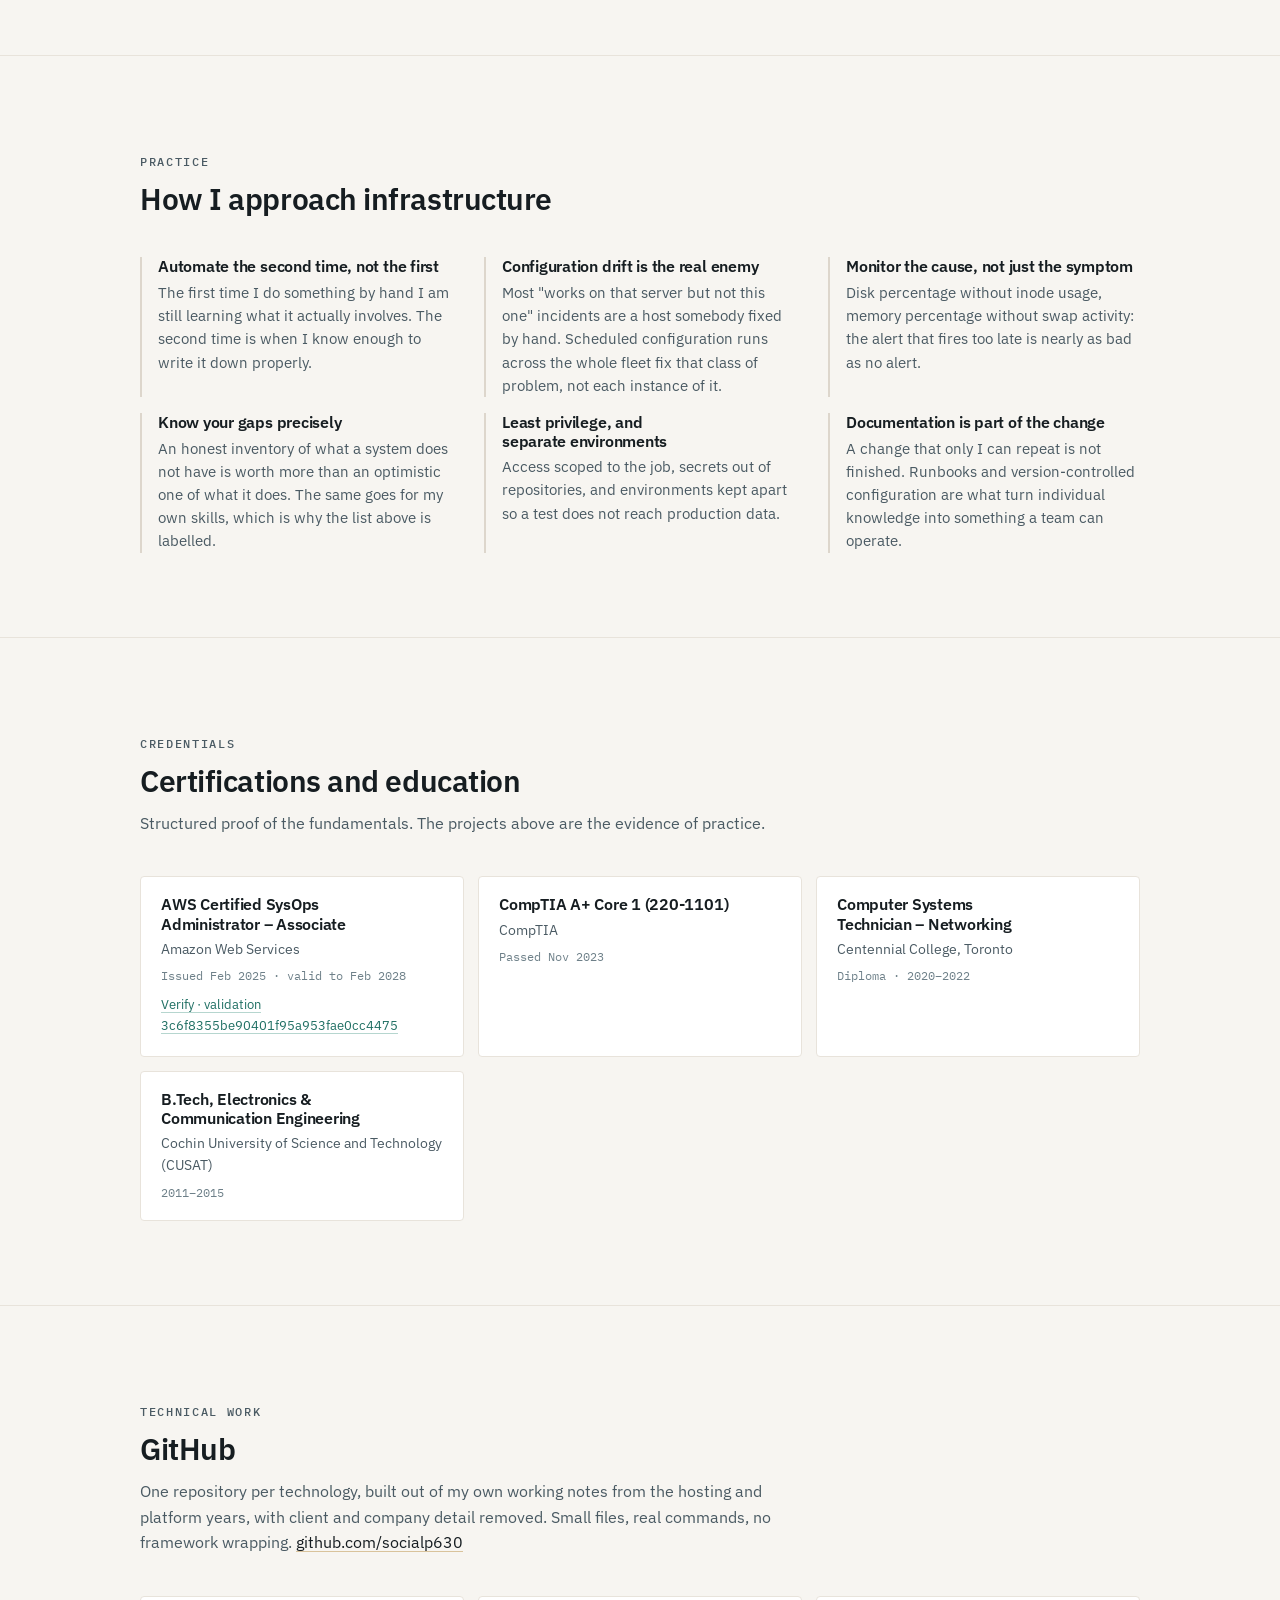
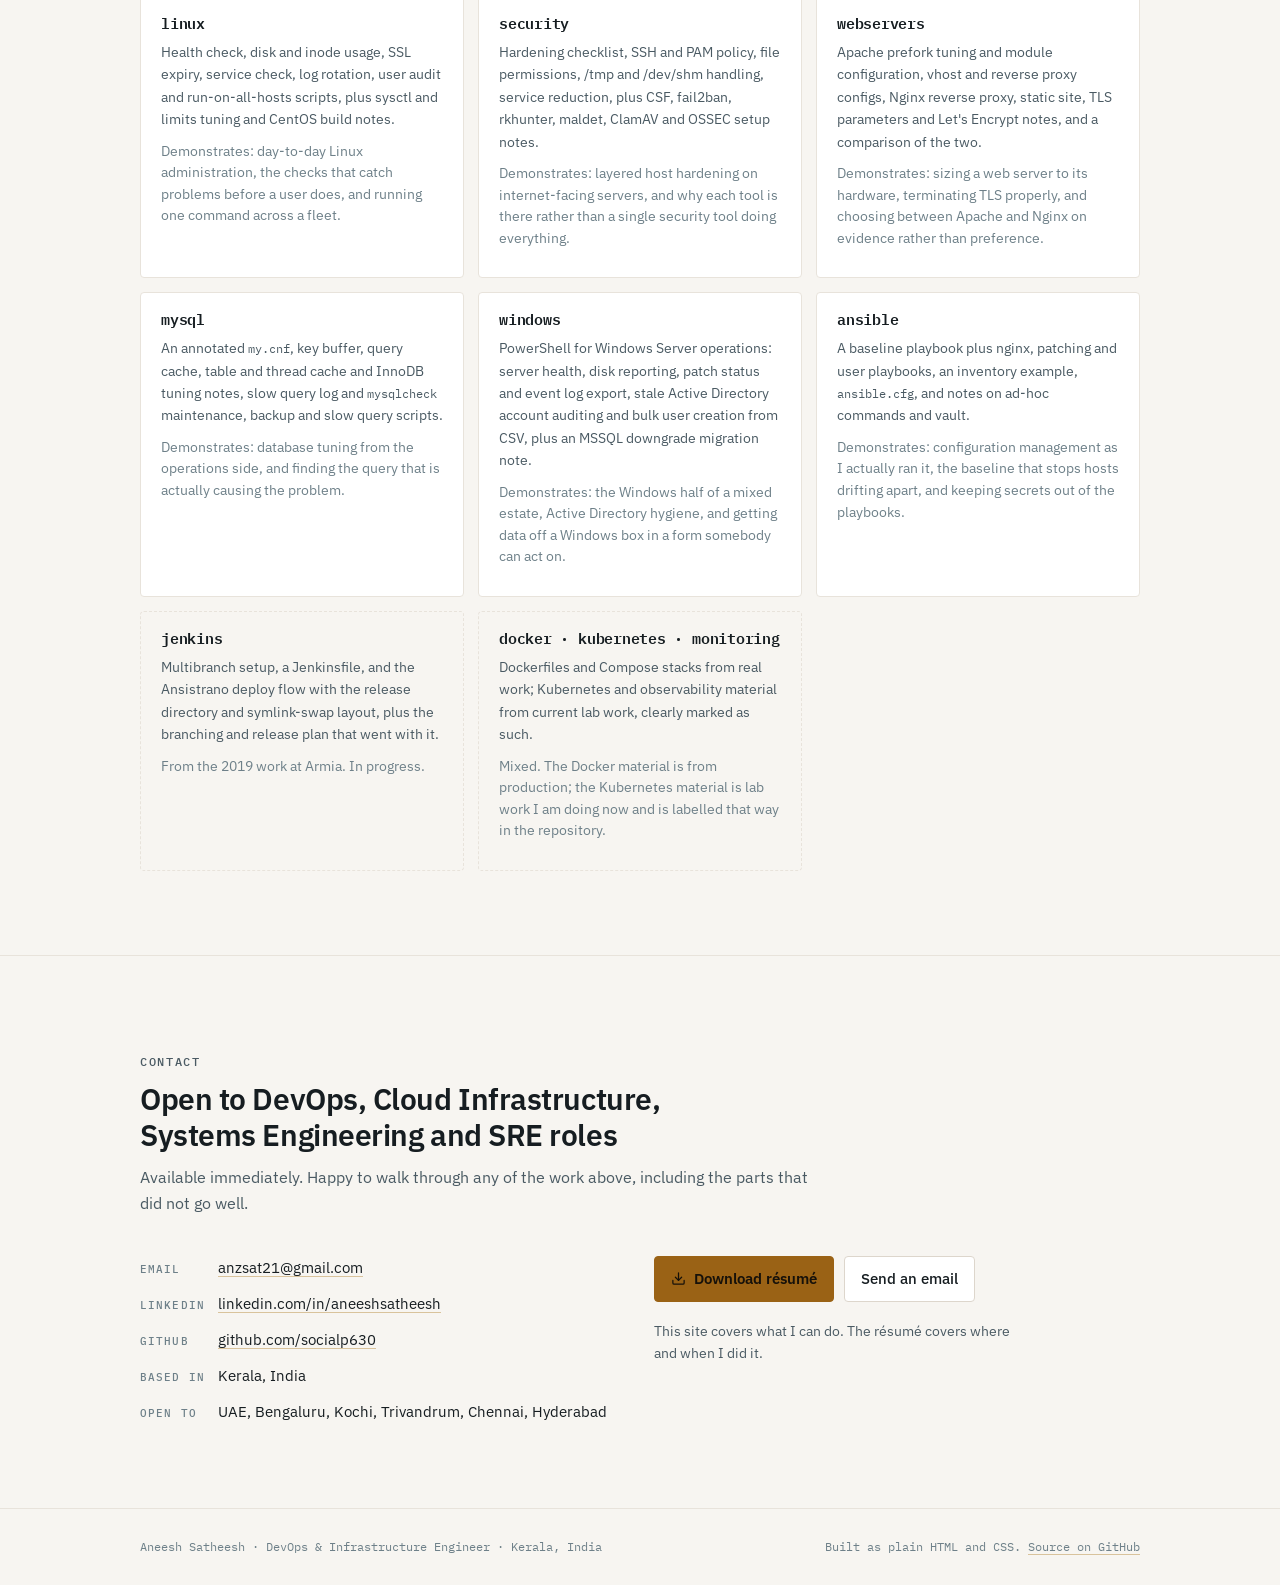
==== commit 5d26ea22: "New updates to index and MCP case study" ====
--- a/index.html
+++ b/index.html
@@ -115,7 +115,7 @@
       </div>
       <div class="stat">
         <b>MCP in production</b>
-        <span>Built and ran a Model Context Protocol server serving Claude Desktop, Cursor and Claude Code</span>
+        <span>Ran and debugged a Model Context Protocol server serving Claude Desktop, Cursor and Claude Code</span>
       </div>
       <div class="stat">
         <b>On-call</b>
@@ -158,7 +158,7 @@
         <p class="tl-org">Rail Tech Inc. <em>&middot; full time, AI memory platform</em></p>
         <ul class="tl-body">
           <li>Ran the production infrastructure for an AI memory platform on GCP: four services under Docker Compose on a Compute Engine VM, with MongoDB, Redis and PostgreSQL behind them.</li>
-          <li>Built and operated the platform's Model Context Protocol server, supporting both the legacy SSE transport and the newer Streamable HTTP transport on the same route prefix, for Claude Desktop, Cursor and Claude Code clients.</li>
+          <li>Deployed and operated the platform's Model Context Protocol server, running both the legacy SSE transport and the newer Streamable HTTP transport behind one route prefix for Claude Desktop, Cursor and Claude Code clients.</li>
           <li>Traced silent client disconnections to Cloudflare's roughly 100 second idle timeout on proxied connections, and fixed it with a 25 second SSE keepalive.</li>
           <li>Owned the edge and authentication path: Cloudflare in front, Traefik for routing and Let's Encrypt TLS, and ForwardAuth bouncing every protected route to a JWT verifier before it reached an application container.</li>
           <li>Keyed rate limiting to user ID rather than IP, because Cloudflare collapses many real users behind a handful of shared addresses.</li>
@@ -384,9 +384,10 @@
     </div>
 
     <p class="sk-note">
-      Azure was support-level exposure during the 2016&ndash;2020 hosting years, not ownership.
-      Splunk I used inside an existing setup rather than building out. PostgreSQL I ran in
-      production but did not design the schema for.
+      I deploy, operate and debug services rather than develop them. The code I write is
+      automation: Bash, Python, PowerShell and Ansible. Azure was support-level exposure during
+      the 2016&ndash;2020 hosting years, not ownership. Splunk I used inside an existing setup
+      rather than building out. PostgreSQL I ran in production but did not design the schema for.
     </p>
 
     <div class="learning">
@@ -600,26 +601,26 @@
       <!-- 1 -->
       <article class="project">
         <div class="project-top">
-          <h3>A Model Context Protocol server in production</h3>
+          <h3>Running an MCP server in production behind a CDN</h3>
           <span class="tag tag-pro">Professional</span>
         </div>
         <p class="project-where">Rail Tech Inc. &middot; AI memory platform &middot; 2025&ndash;2026</p>
         <div class="pgrid">
           <div class="pblock">
             <h4>Problem</h4>
-            <p>The platform needed to be reachable from AI coding tools as a first-class integration rather than through a bespoke API each client had to learn. MCP is the emerging standard for that, and it was mid-transition between two transports.</p>
+            <p>Clients connected, worked normally, then stopped receiving anything. No error on either side and no disconnect event the client surfaced. Only restarting the client brought it back, and an active user never hit it, so the pattern took a while to see at all.</p>
           </div>
           <div class="pblock">
             <h4>Approach</h4>
-            <p>Implemented both the legacy SSE transport and the newer Streamable HTTP transport on the same route prefix, so older and newer clients could connect without a separate endpoint or a flag day. Three tools exposed: save, inject and feedback.</p>
+            <p>No error meant it was not the application, so the failure was something in the path closing the socket without telling either end. Split the path: connected directly to the service and left it idle, and the stream held; connected through the CDN and left it idle, and it died. That isolated it to the edge in one test.</p>
           </div>
           <div class="pblock">
             <h4>Technologies &amp; why</h4>
-            <p>Go with the mcp-go library, inside the existing Fiber service so the tools sit next to the retrieval code they call. The MCP server validates its bearer token at connection time rather than through the proxy's ForwardAuth, because a long-lived SSE stream does not fit a per-request auth model.</p>
+            <p>Go and the mcp-go library inside the existing Fiber service, behind Traefik and Cloudflare. I deployed and operated this rather than writing it. What I owned was its runtime behaviour: both transports served behind one route prefix, the token check at connection time that a long-lived stream needs instead of per-request ForwardAuth, and the connection lifetime problem above.</p>
           </div>
           <div class="pblock">
             <h4>Result</h4>
-            <p>Working integrations with Claude Desktop, Cursor and Claude Code. The interesting part was not the protocol, it was the connection lifetime problem behind a CDN, which is in the case study.</p>
+            <p>A 25 second keepalive on the SSE stream, set at roughly a quarter of the timeout window rather than at its edge, so several delayed or lost ticks still leave the connection alive. Stable integrations with Claude Desktop, Cursor and Claude Code.</p>
           </div>
         </div>
         <div class="project-foot">
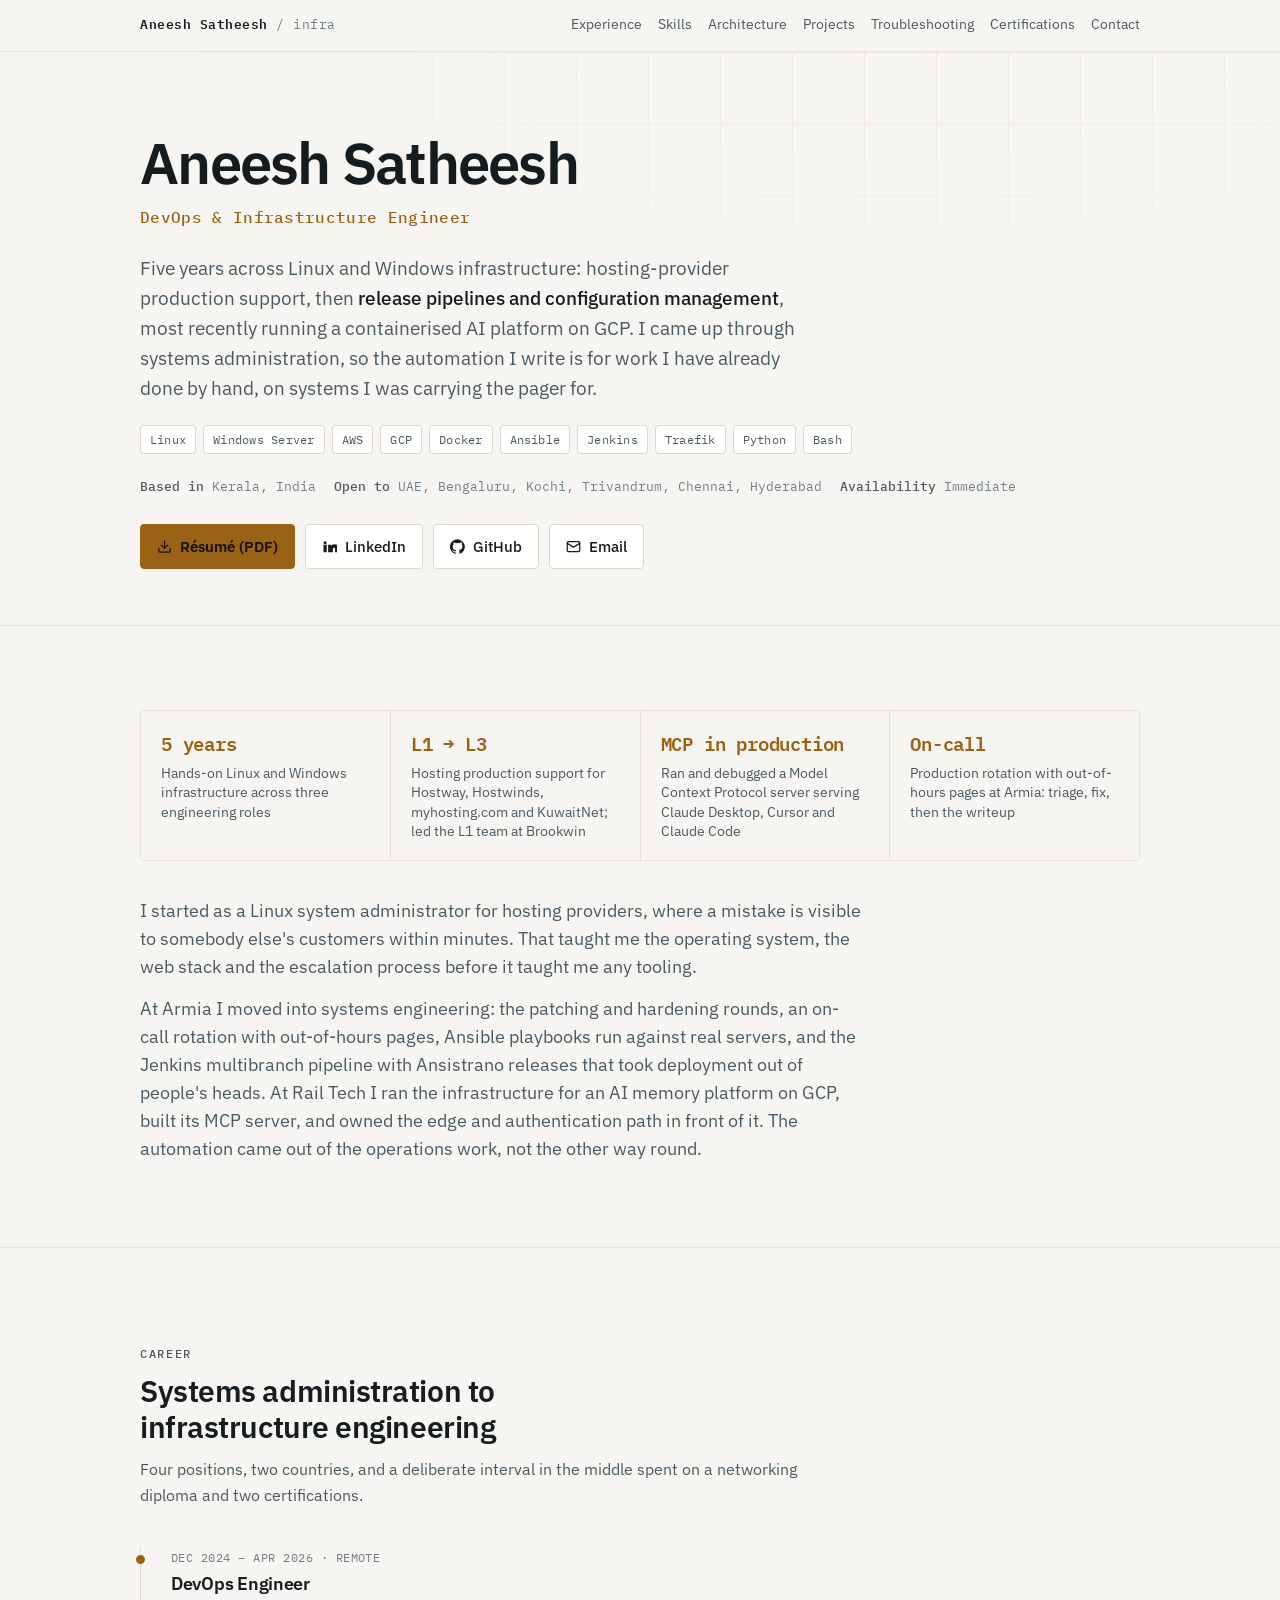
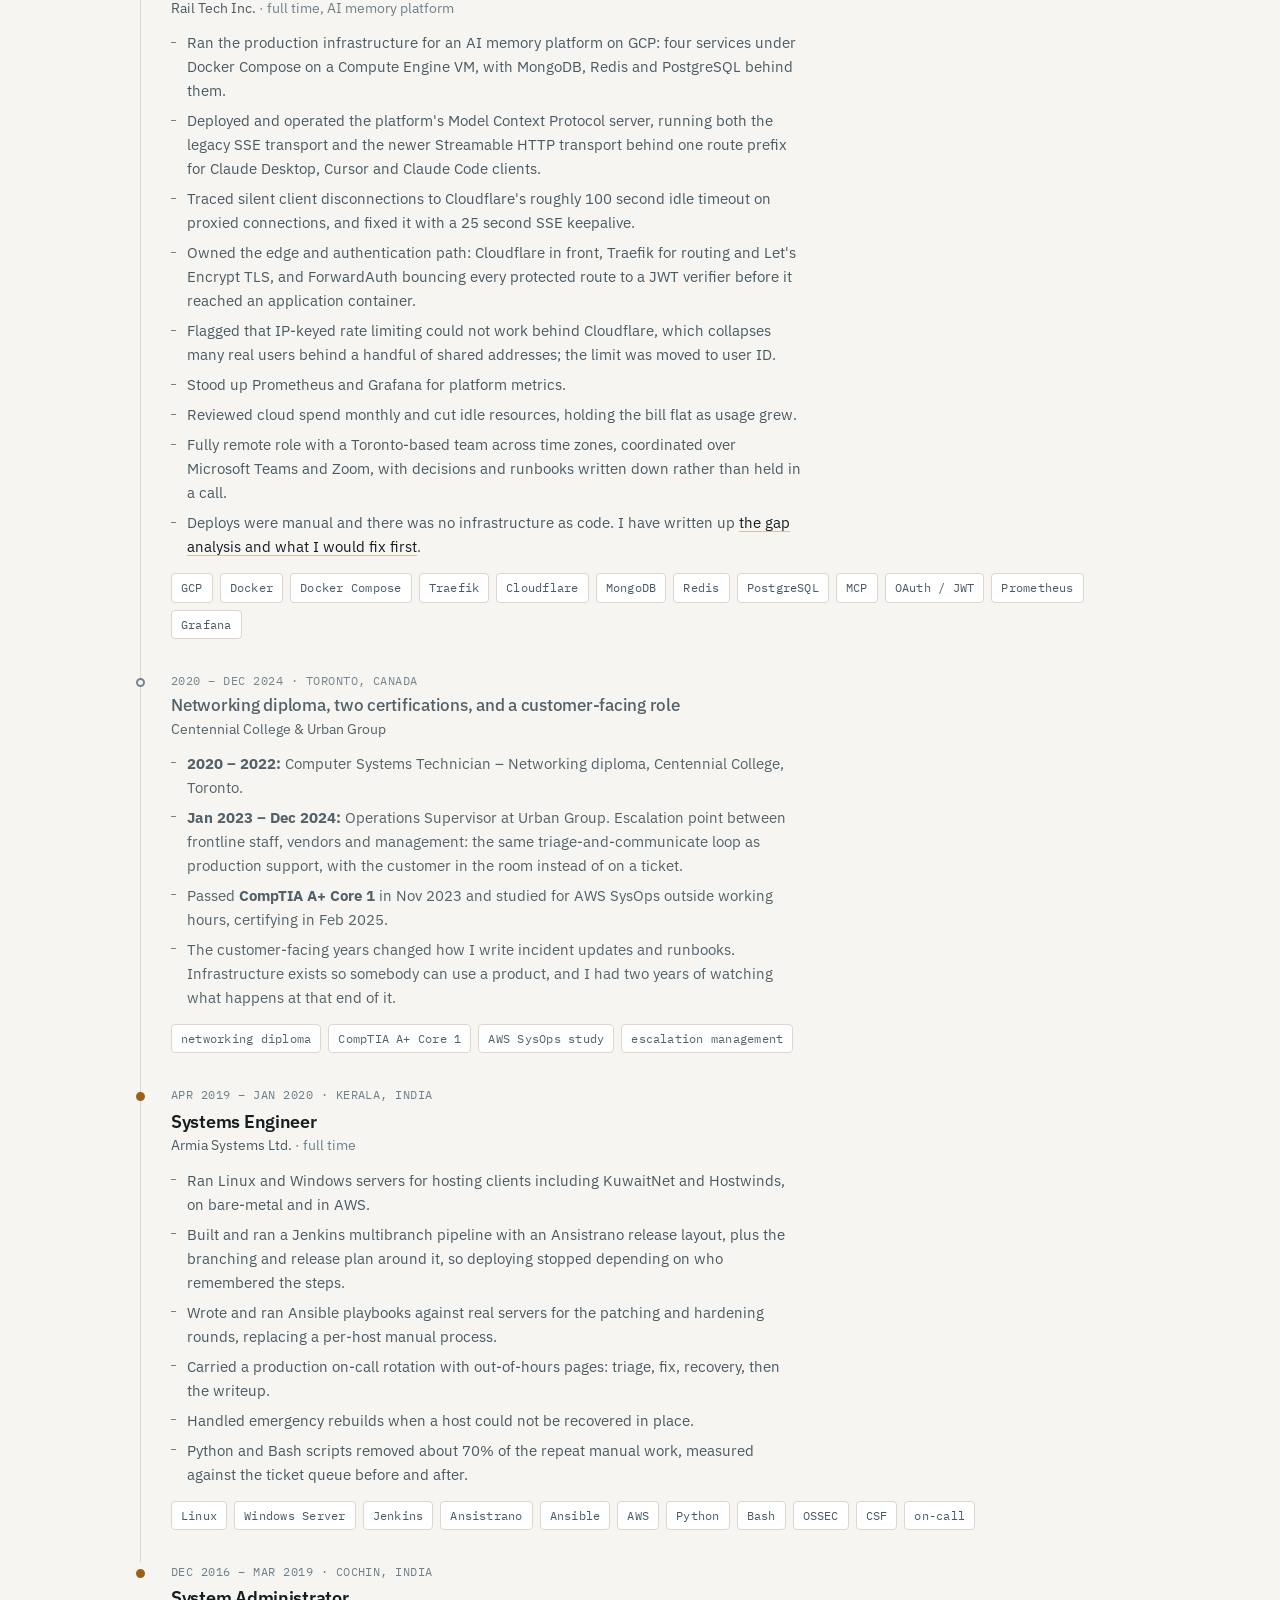
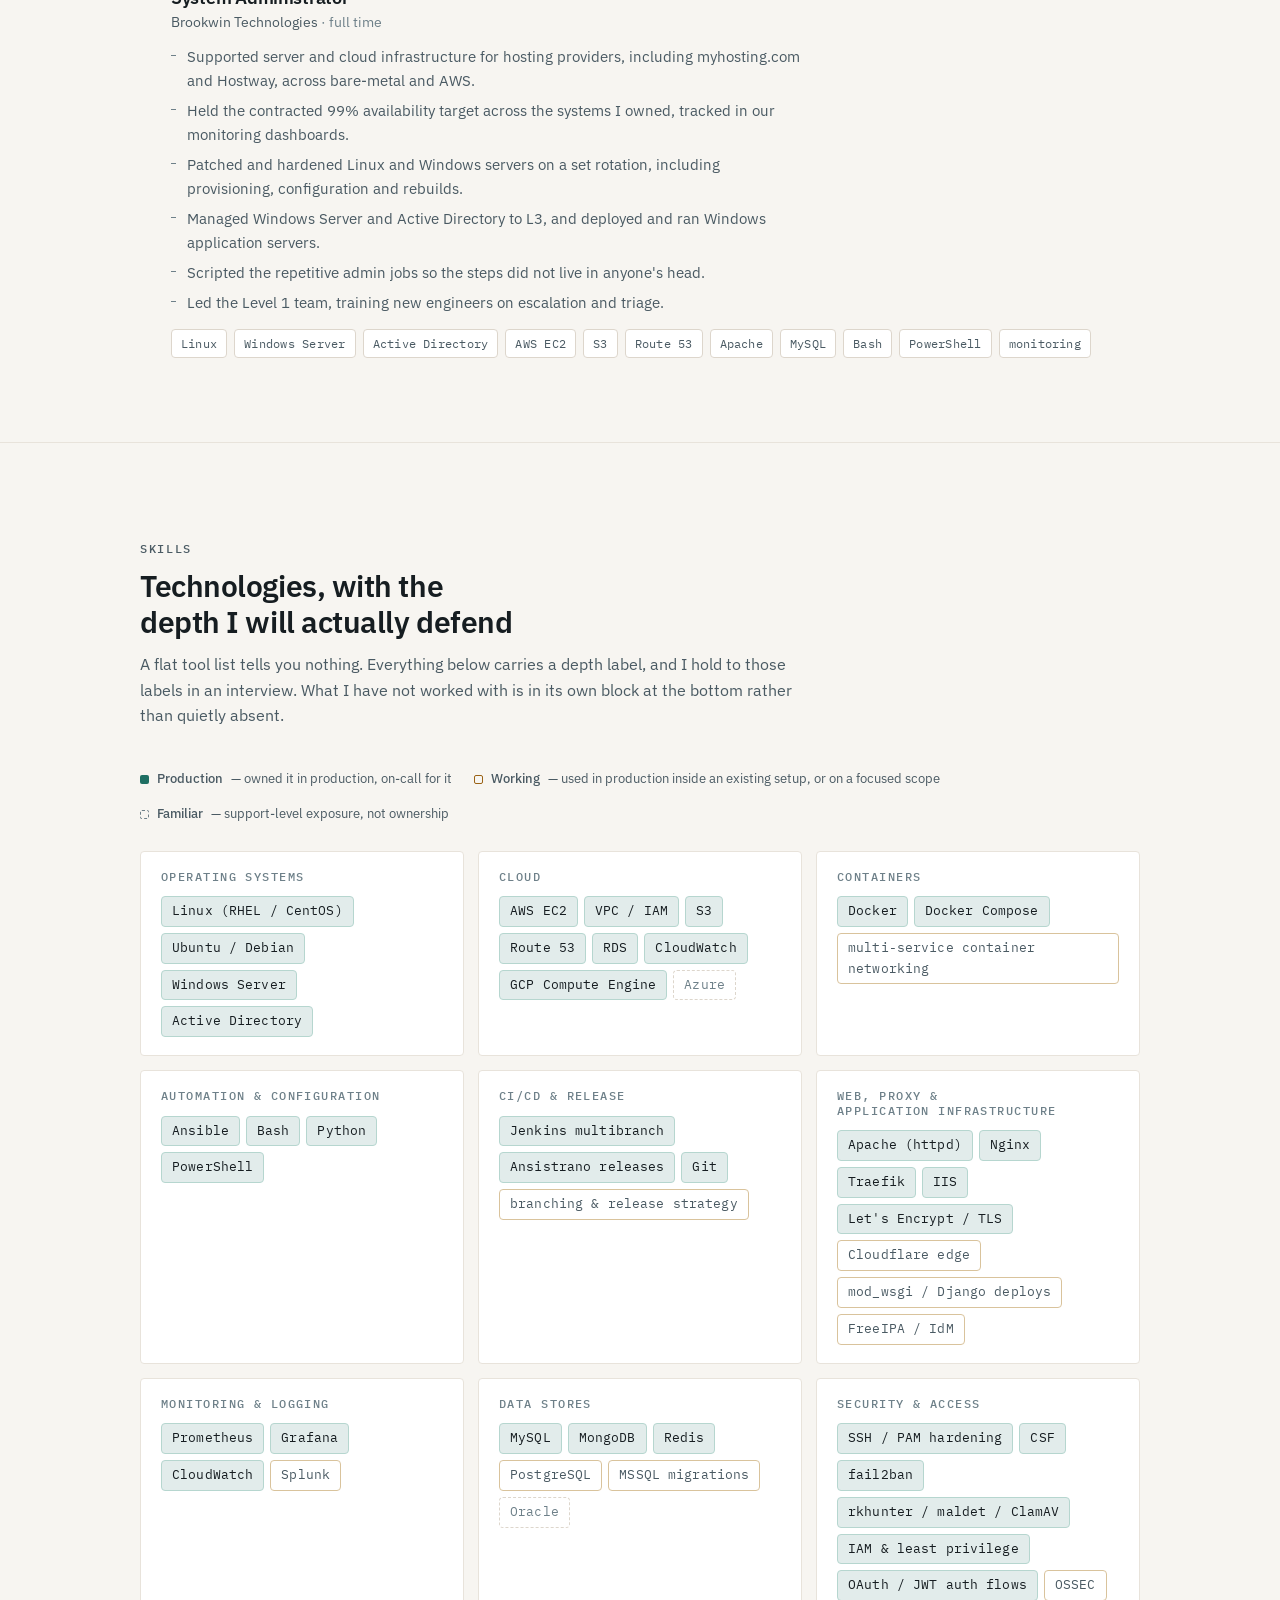
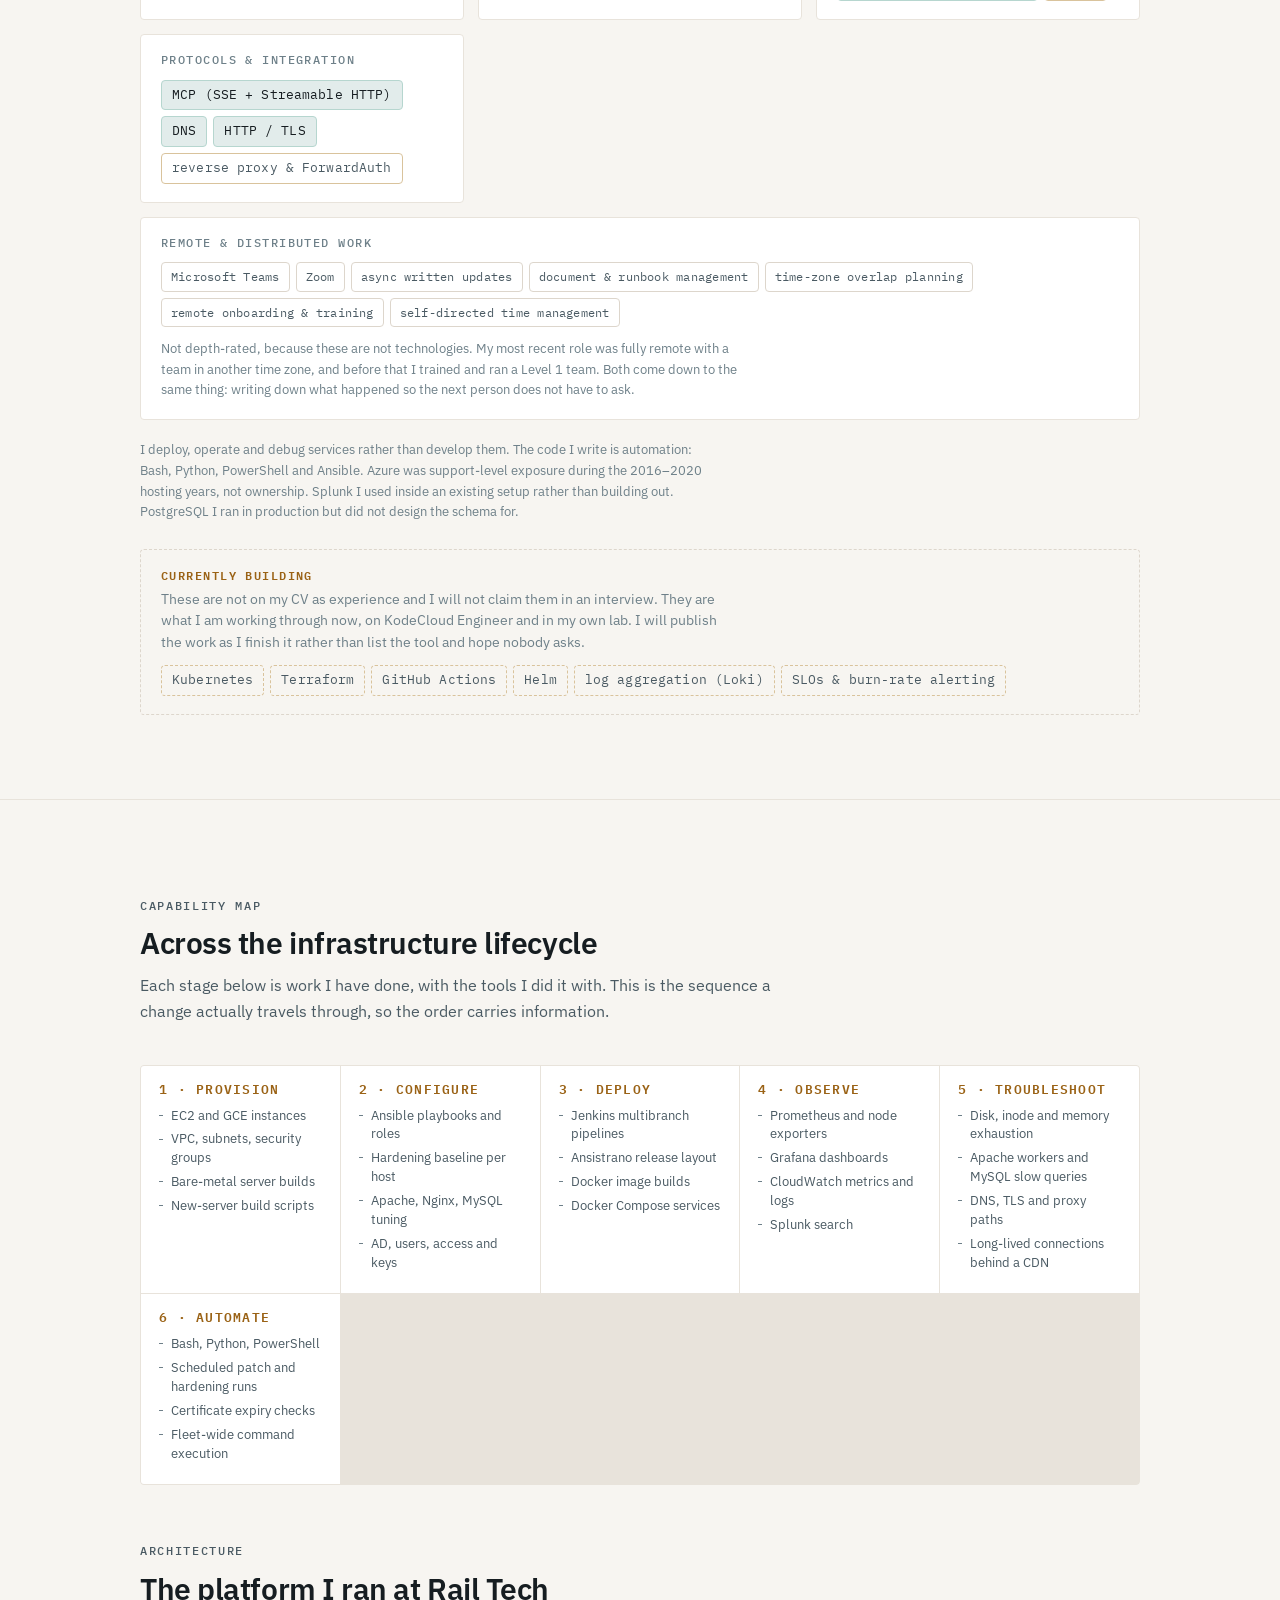
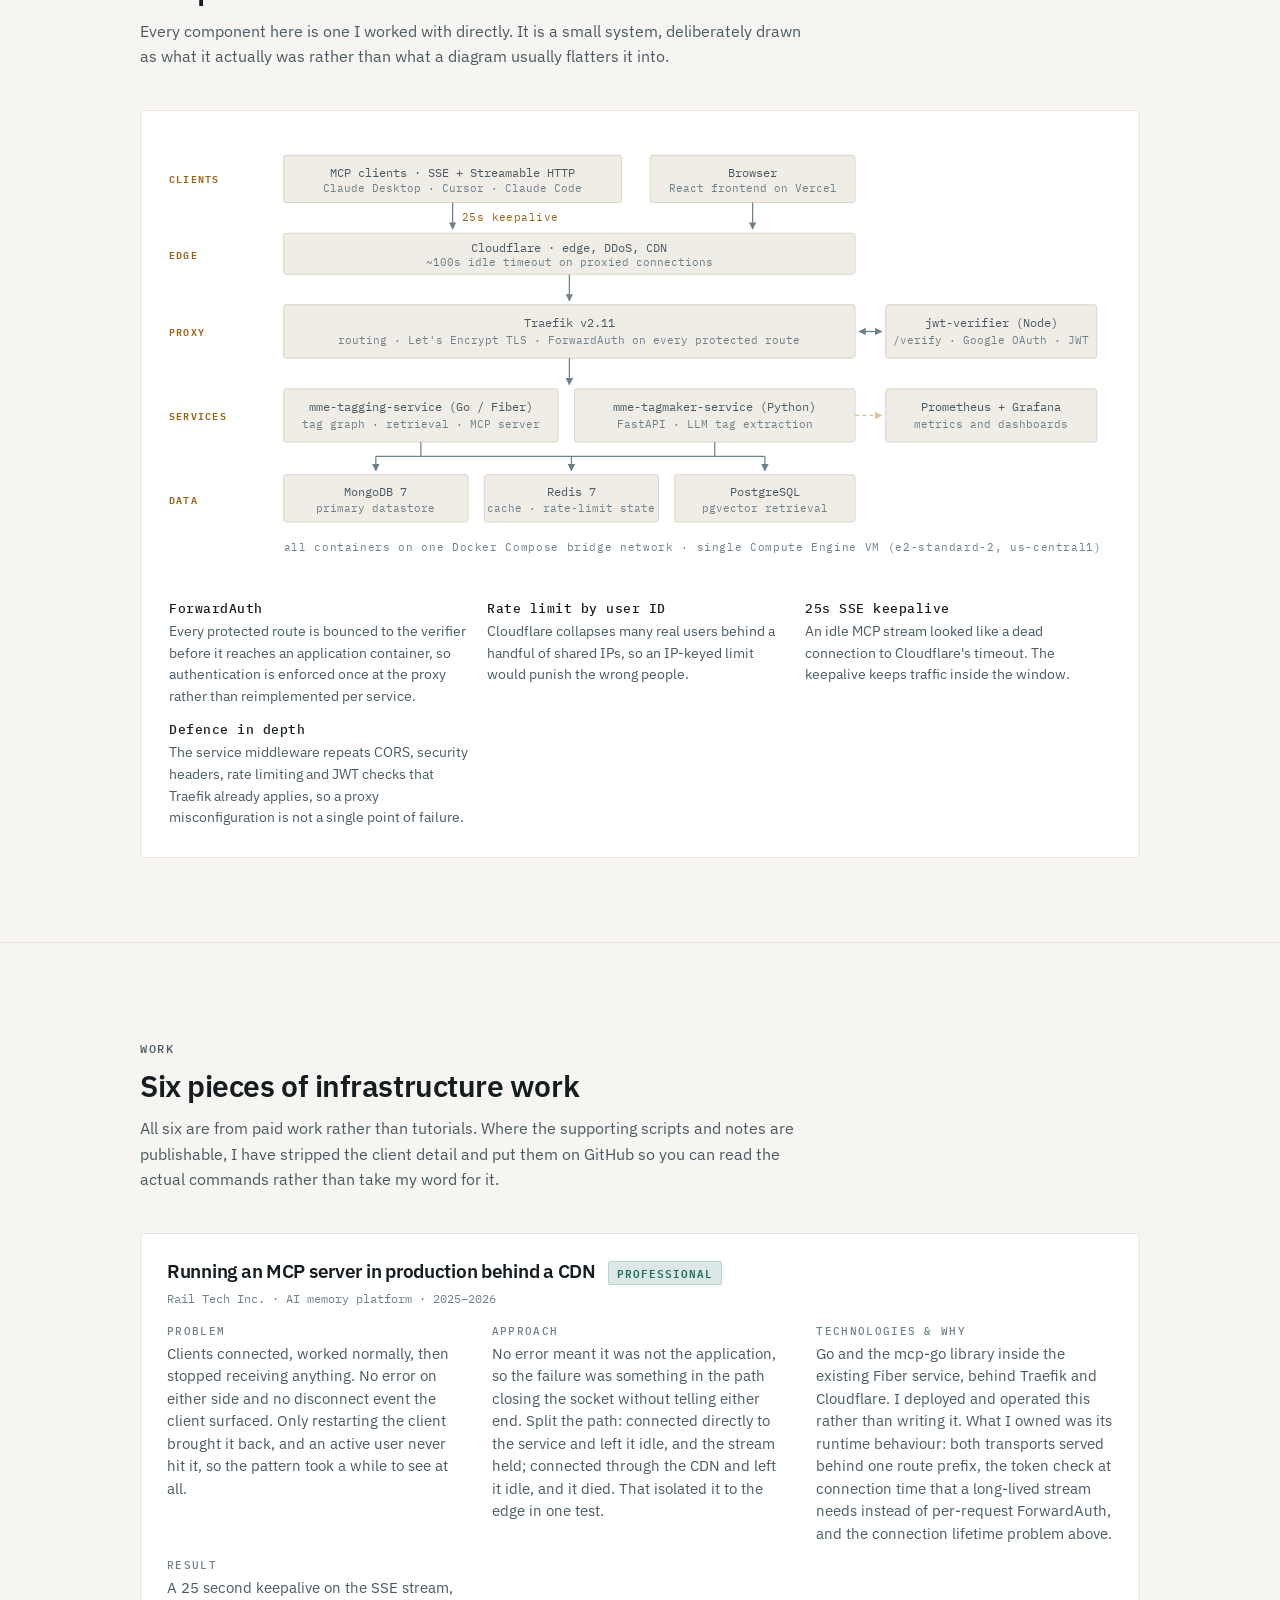
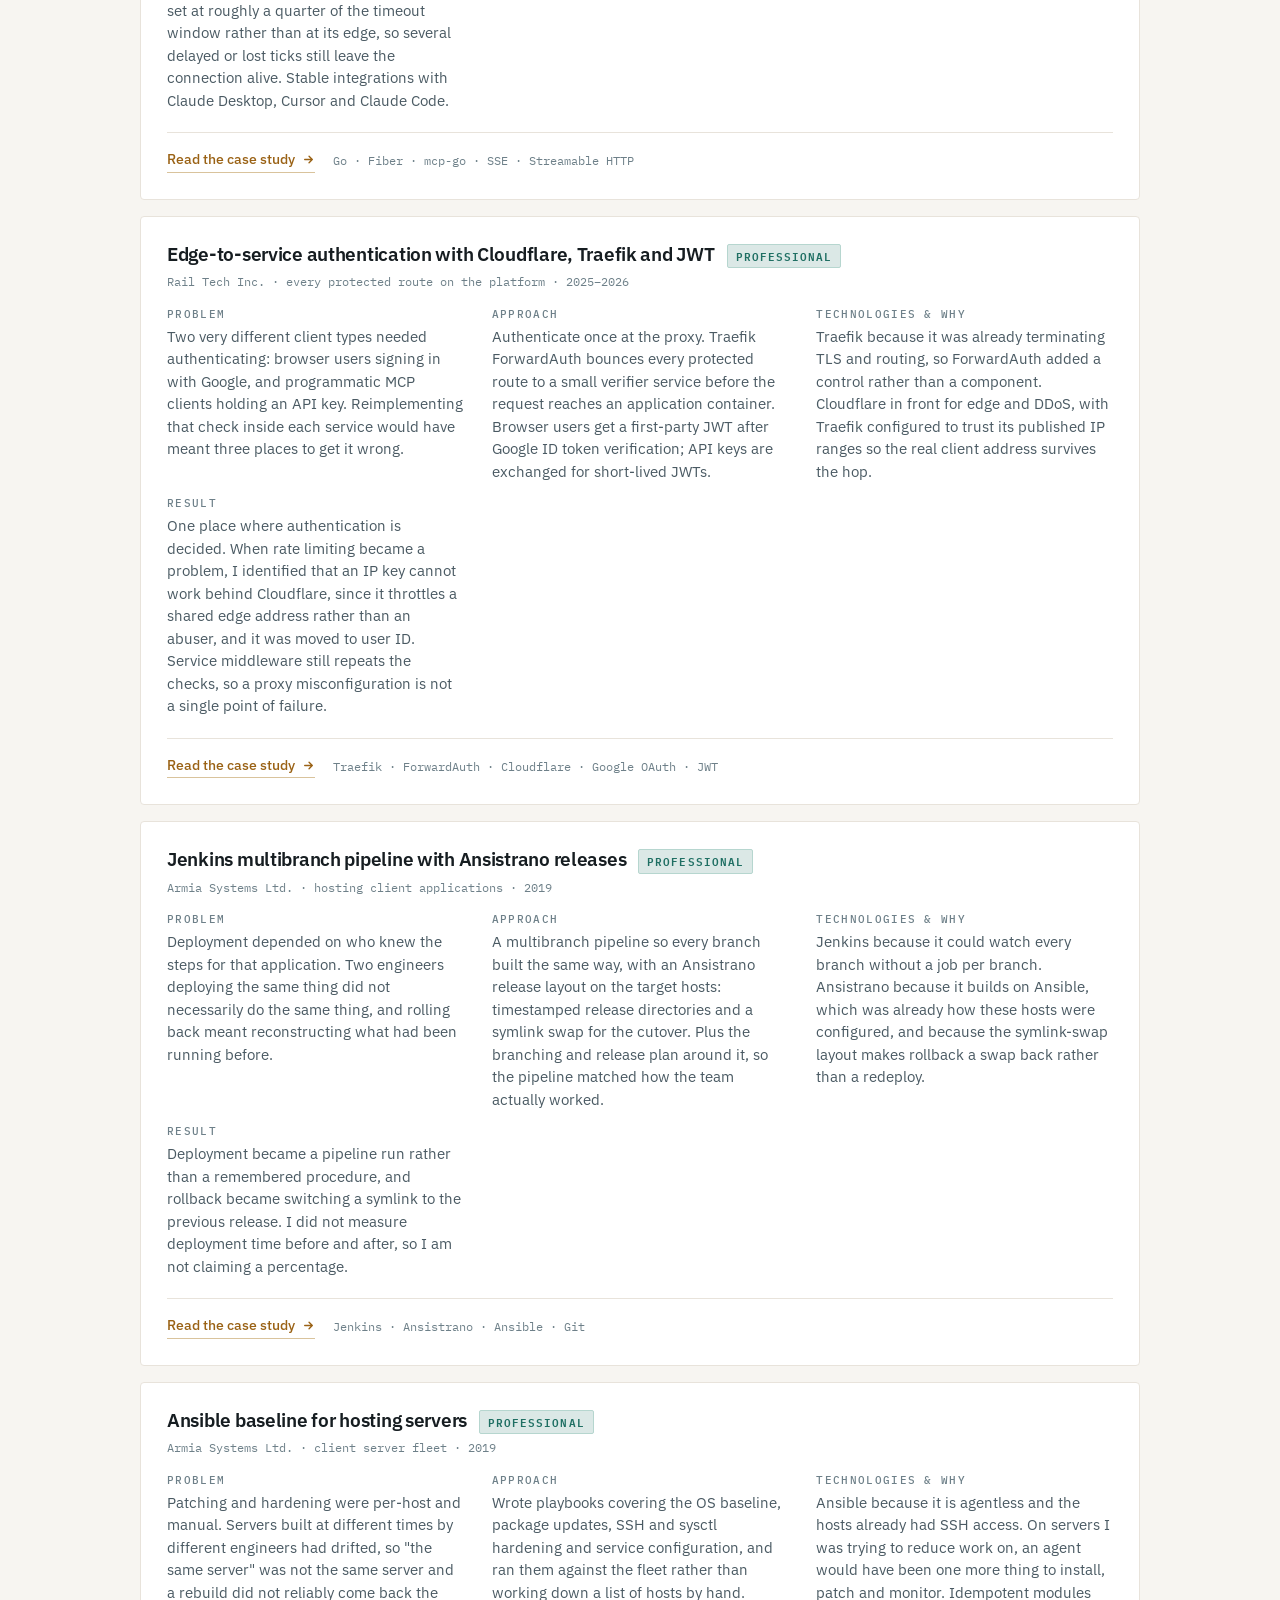
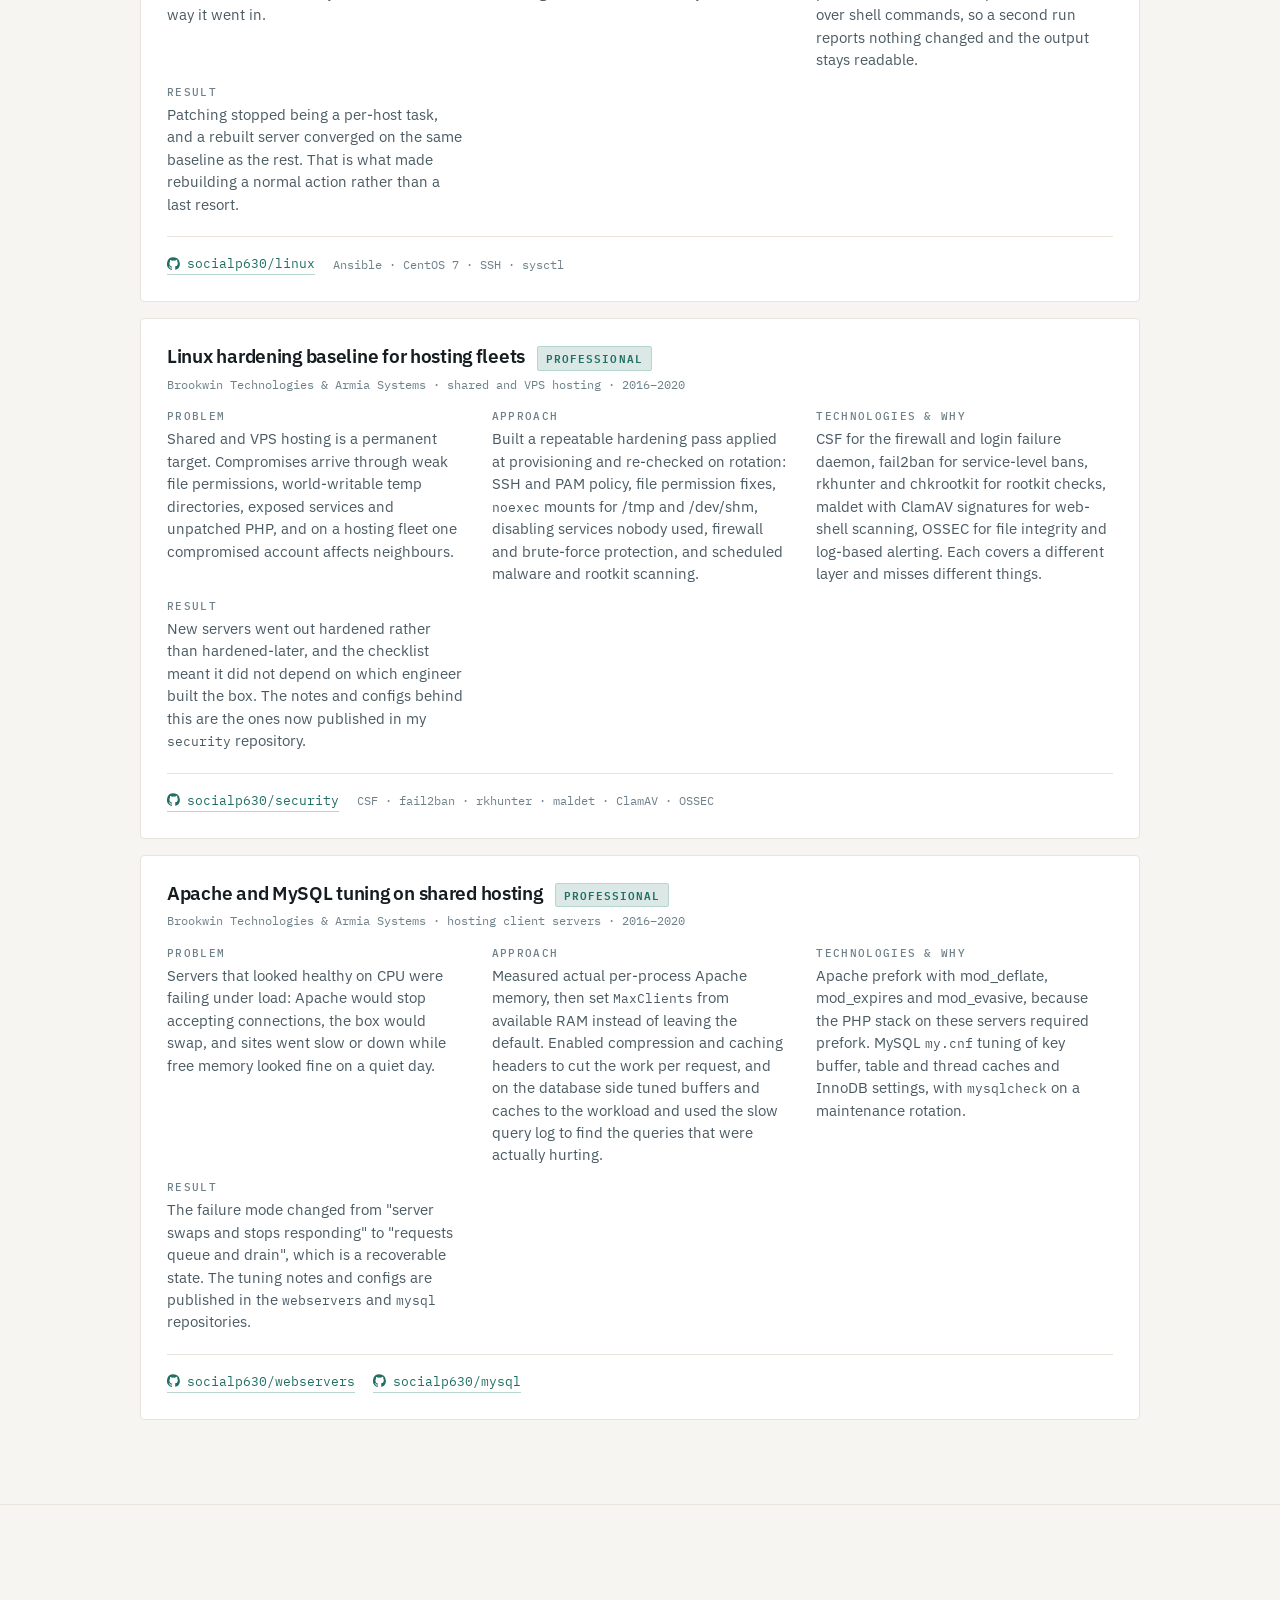
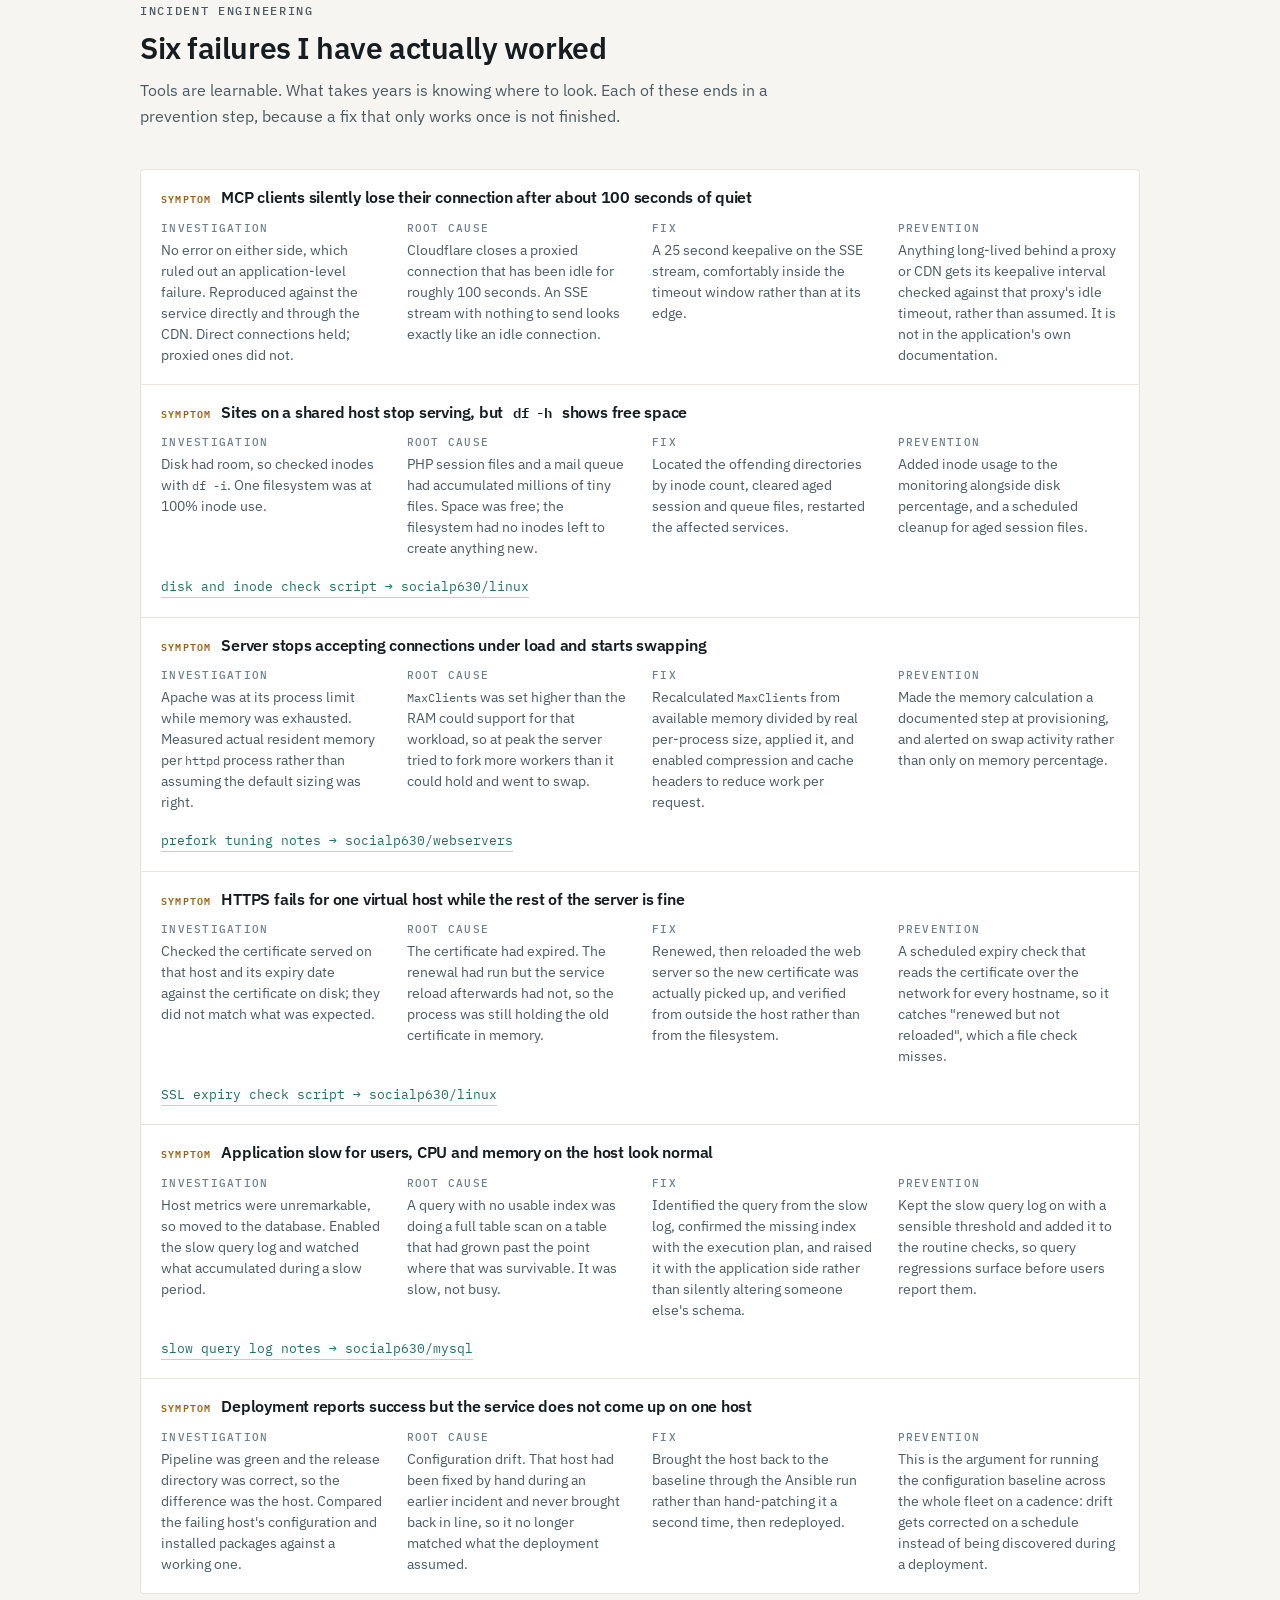
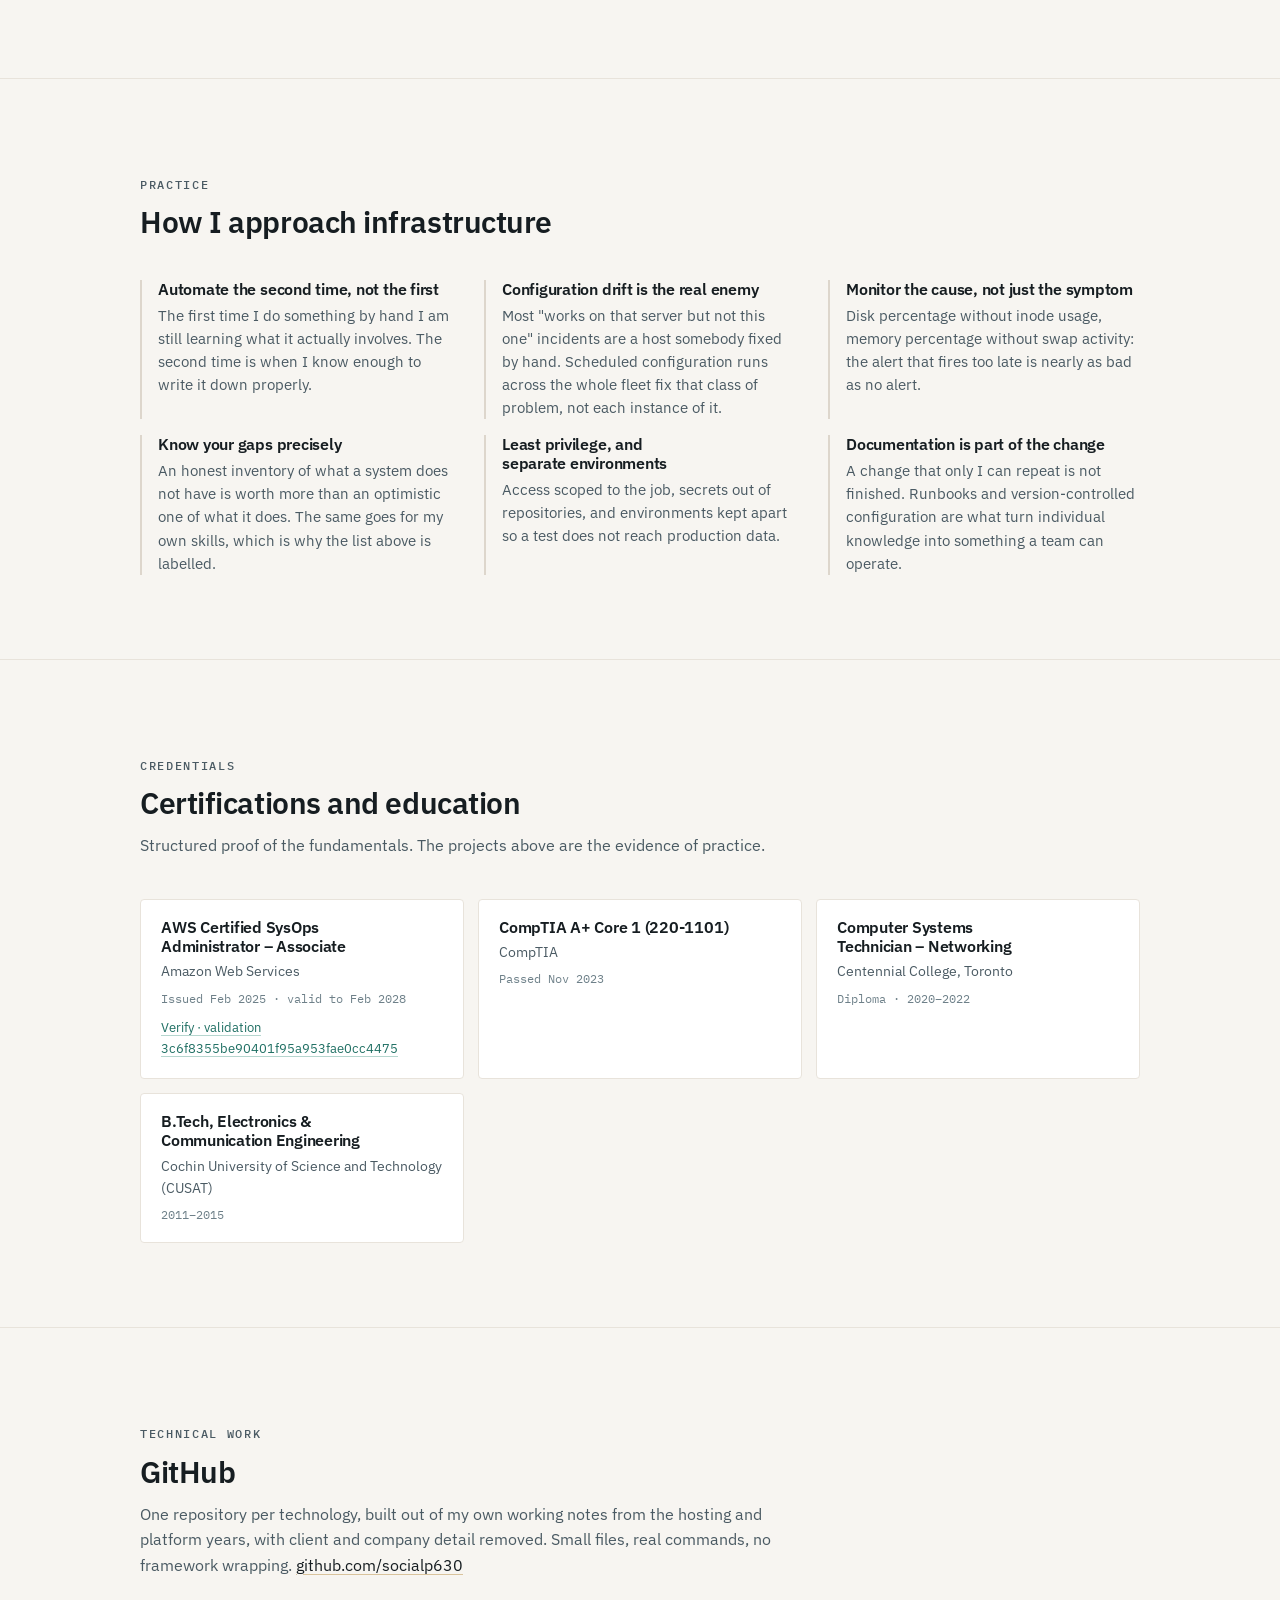
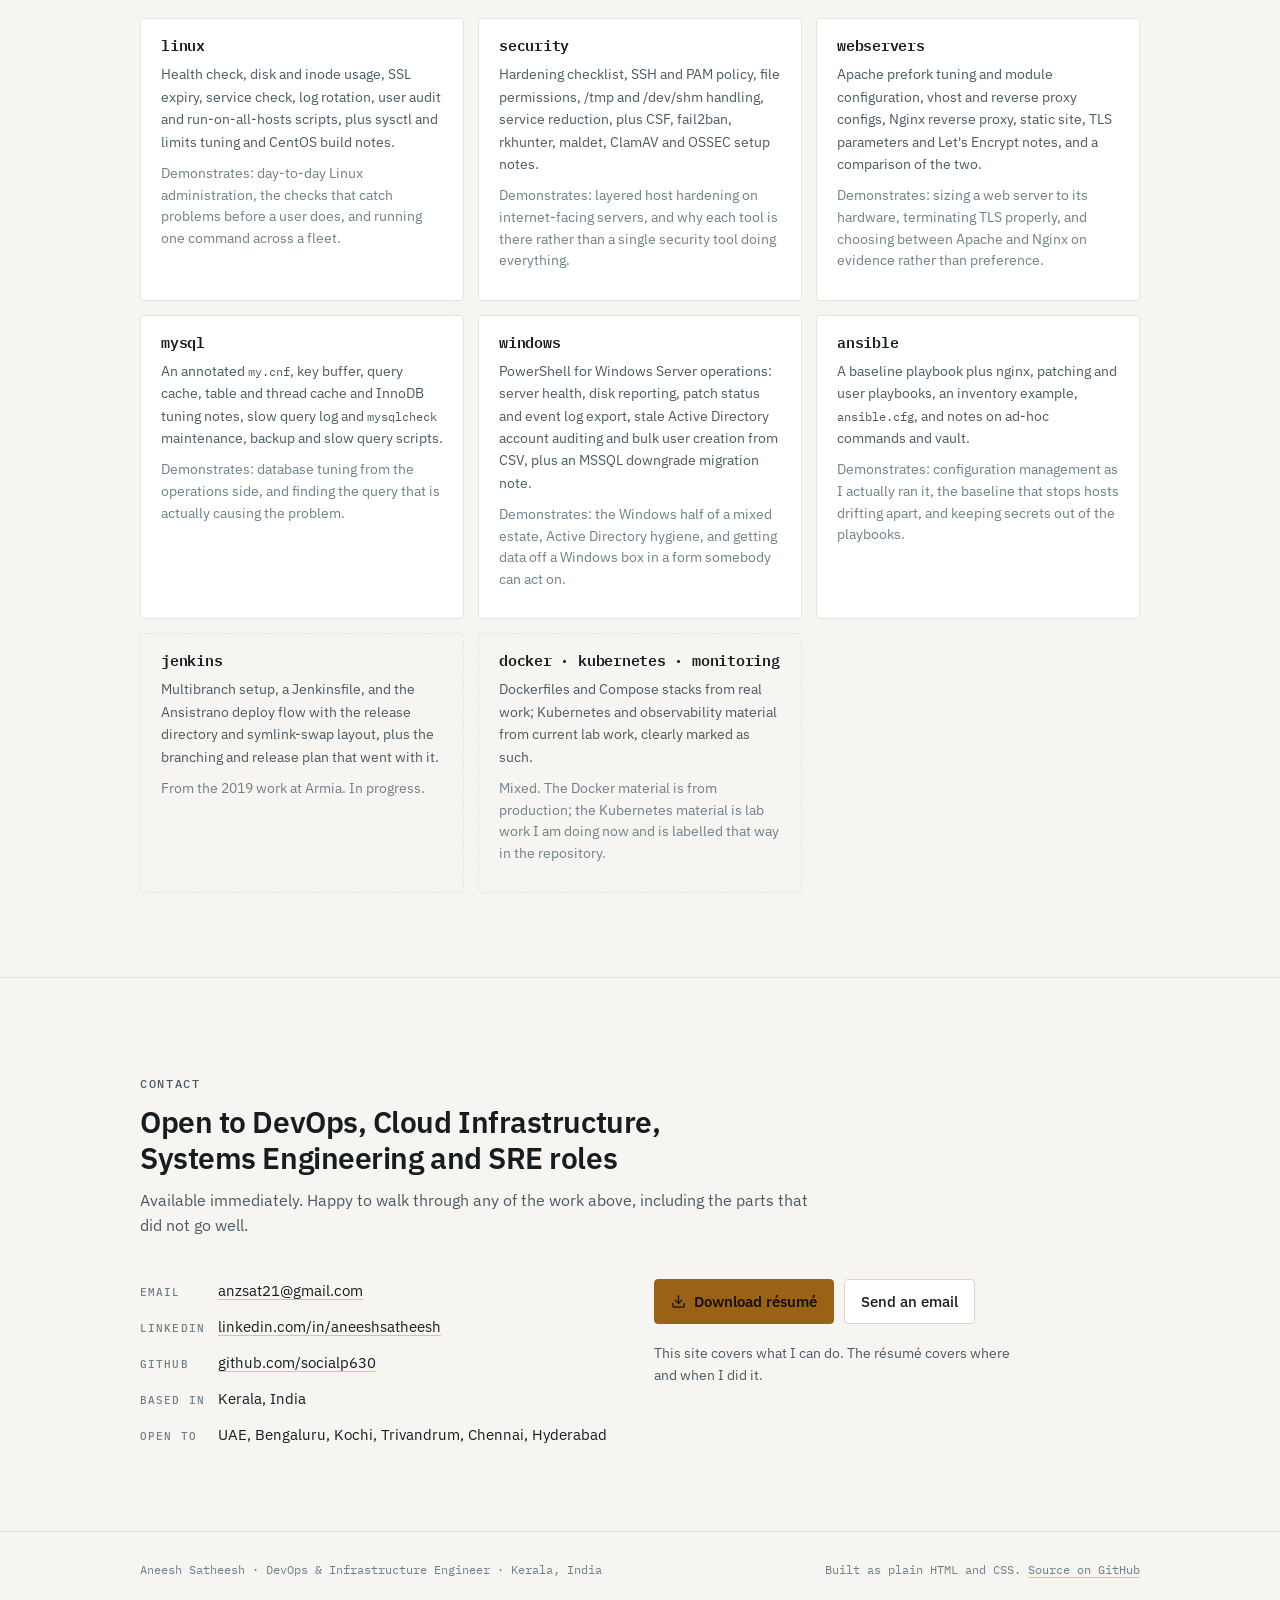
==== commit e62f30d5: "edge-auth file edits to operated, not built" ====
--- a/index.html
+++ b/index.html
@@ -161,7 +161,7 @@
           <li>Deployed and operated the platform's Model Context Protocol server, running both the legacy SSE transport and the newer Streamable HTTP transport behind one route prefix for Claude Desktop, Cursor and Claude Code clients.</li>
           <li>Traced silent client disconnections to Cloudflare's roughly 100 second idle timeout on proxied connections, and fixed it with a 25 second SSE keepalive.</li>
           <li>Owned the edge and authentication path: Cloudflare in front, Traefik for routing and Let's Encrypt TLS, and ForwardAuth bouncing every protected route to a JWT verifier before it reached an application container.</li>
-          <li>Keyed rate limiting to user ID rather than IP, because Cloudflare collapses many real users behind a handful of shared addresses.</li>
+          <li>Flagged that IP-keyed rate limiting could not work behind Cloudflare, which collapses many real users behind a handful of shared addresses; the limit was moved to user ID.</li>
           <li>Stood up Prometheus and Grafana for platform metrics.</li>
           <li>Reviewed cloud spend monthly and cut idle resources, holding the bill flat as usage grew.</li>
           <li>Fully remote role with a Toronto-based team across time zones, coordinated over Microsoft Teams and Zoom, with decisions and runbooks written down rather than held in a call.</li>
@@ -653,7 +653,7 @@
           </div>
           <div class="pblock">
             <h4>Result</h4>
-            <p>One place where authentication is decided. Rate limiting keyed to user ID rather than IP, because behind Cloudflare an IP-keyed limit throttles a shared address rather than an abuser. Service middleware still repeats the checks, so a proxy misconfiguration is not a single point of failure.</p>
+            <p>One place where authentication is decided. When rate limiting became a problem, I identified that an IP key cannot work behind Cloudflare, since it throttles a shared edge address rather than an abuser, and it was moved to user ID. Service middleware still repeats the checks, so a proxy misconfiguration is not a single point of failure.</p>
           </div>
         </div>
         <div class="project-foot">
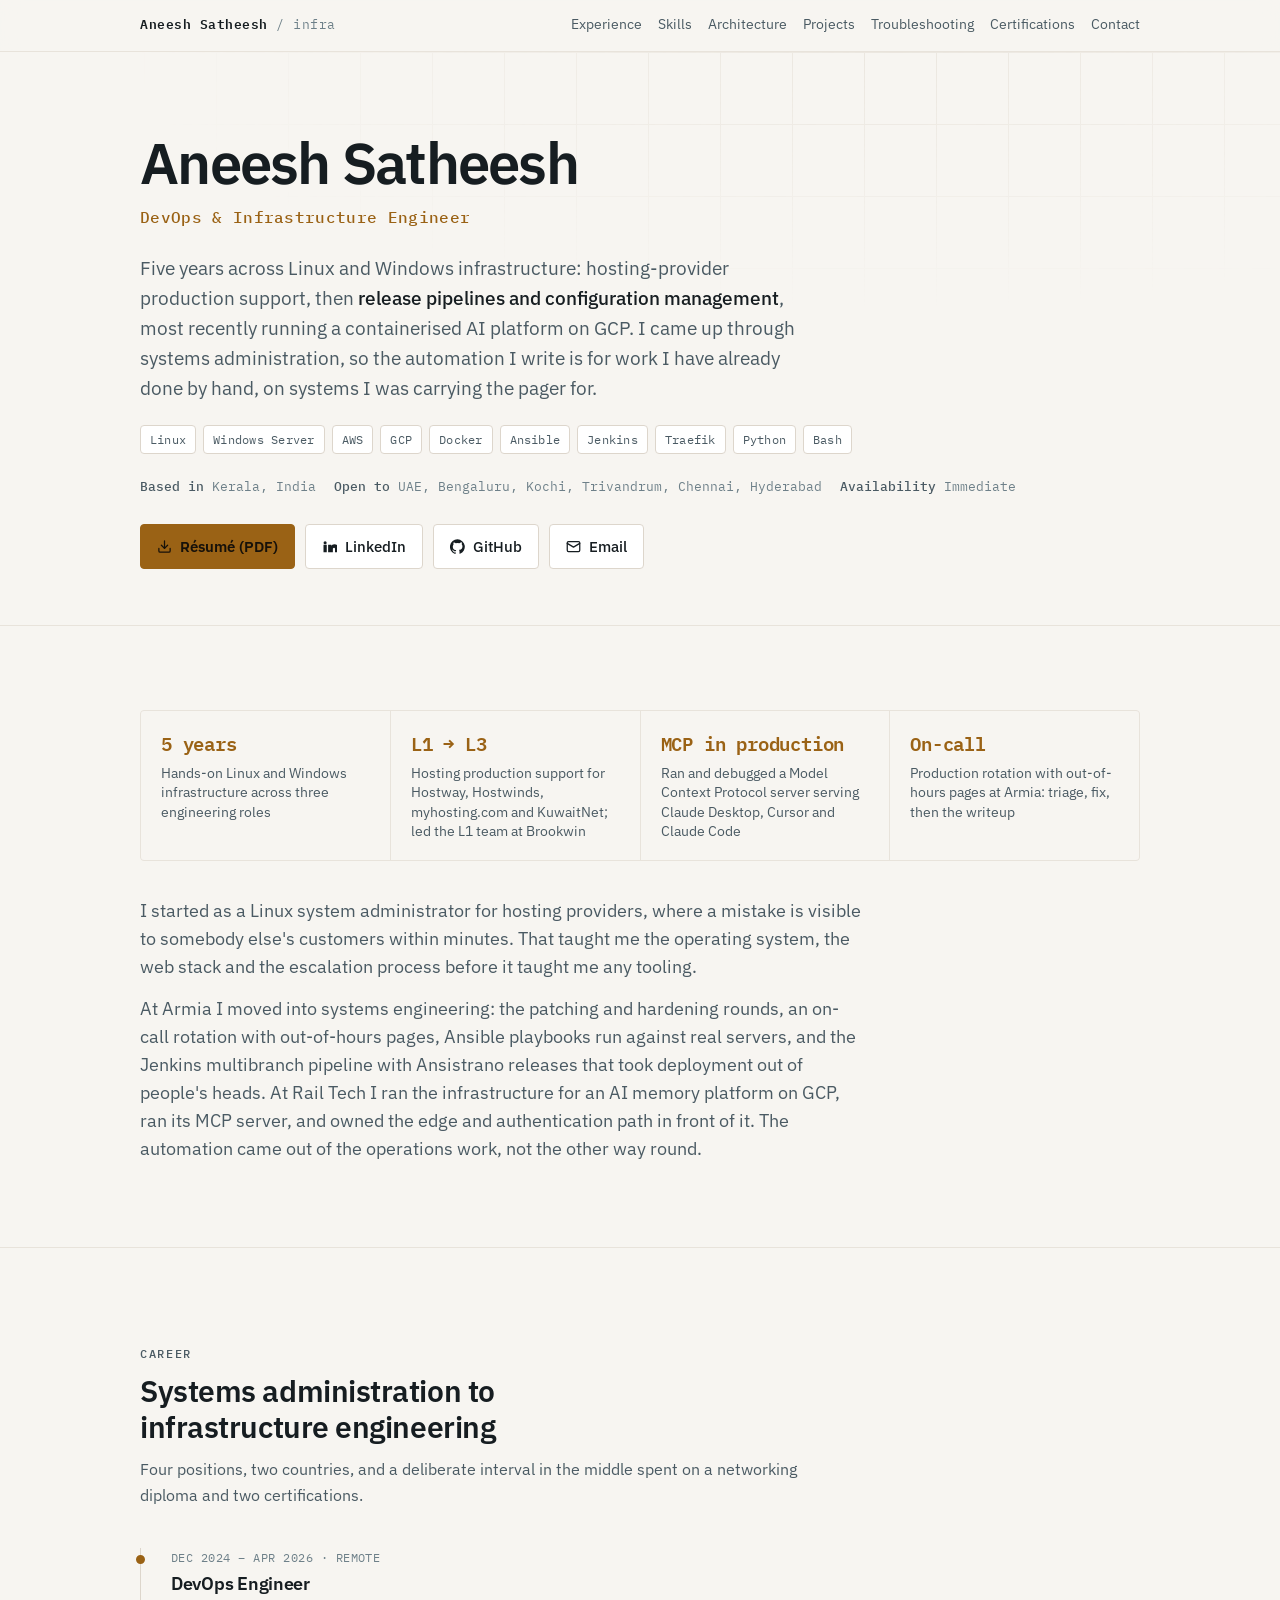
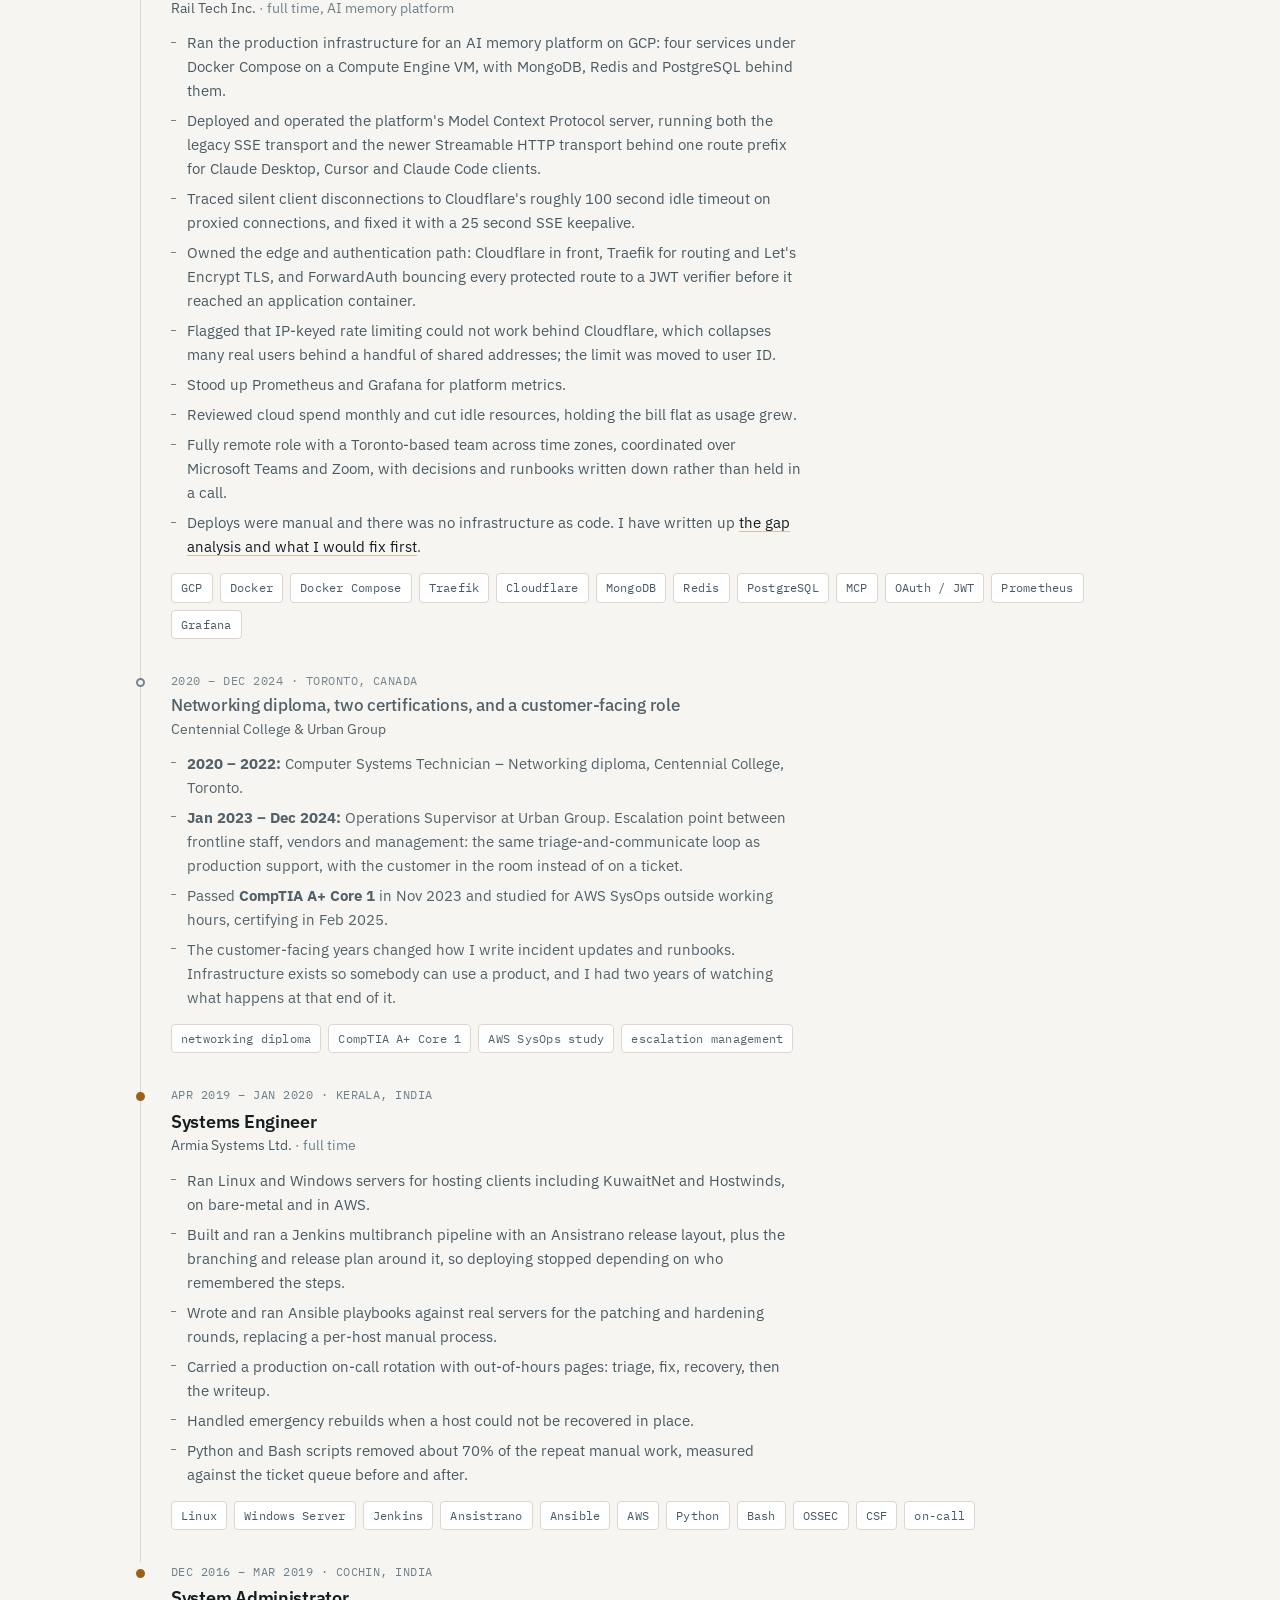
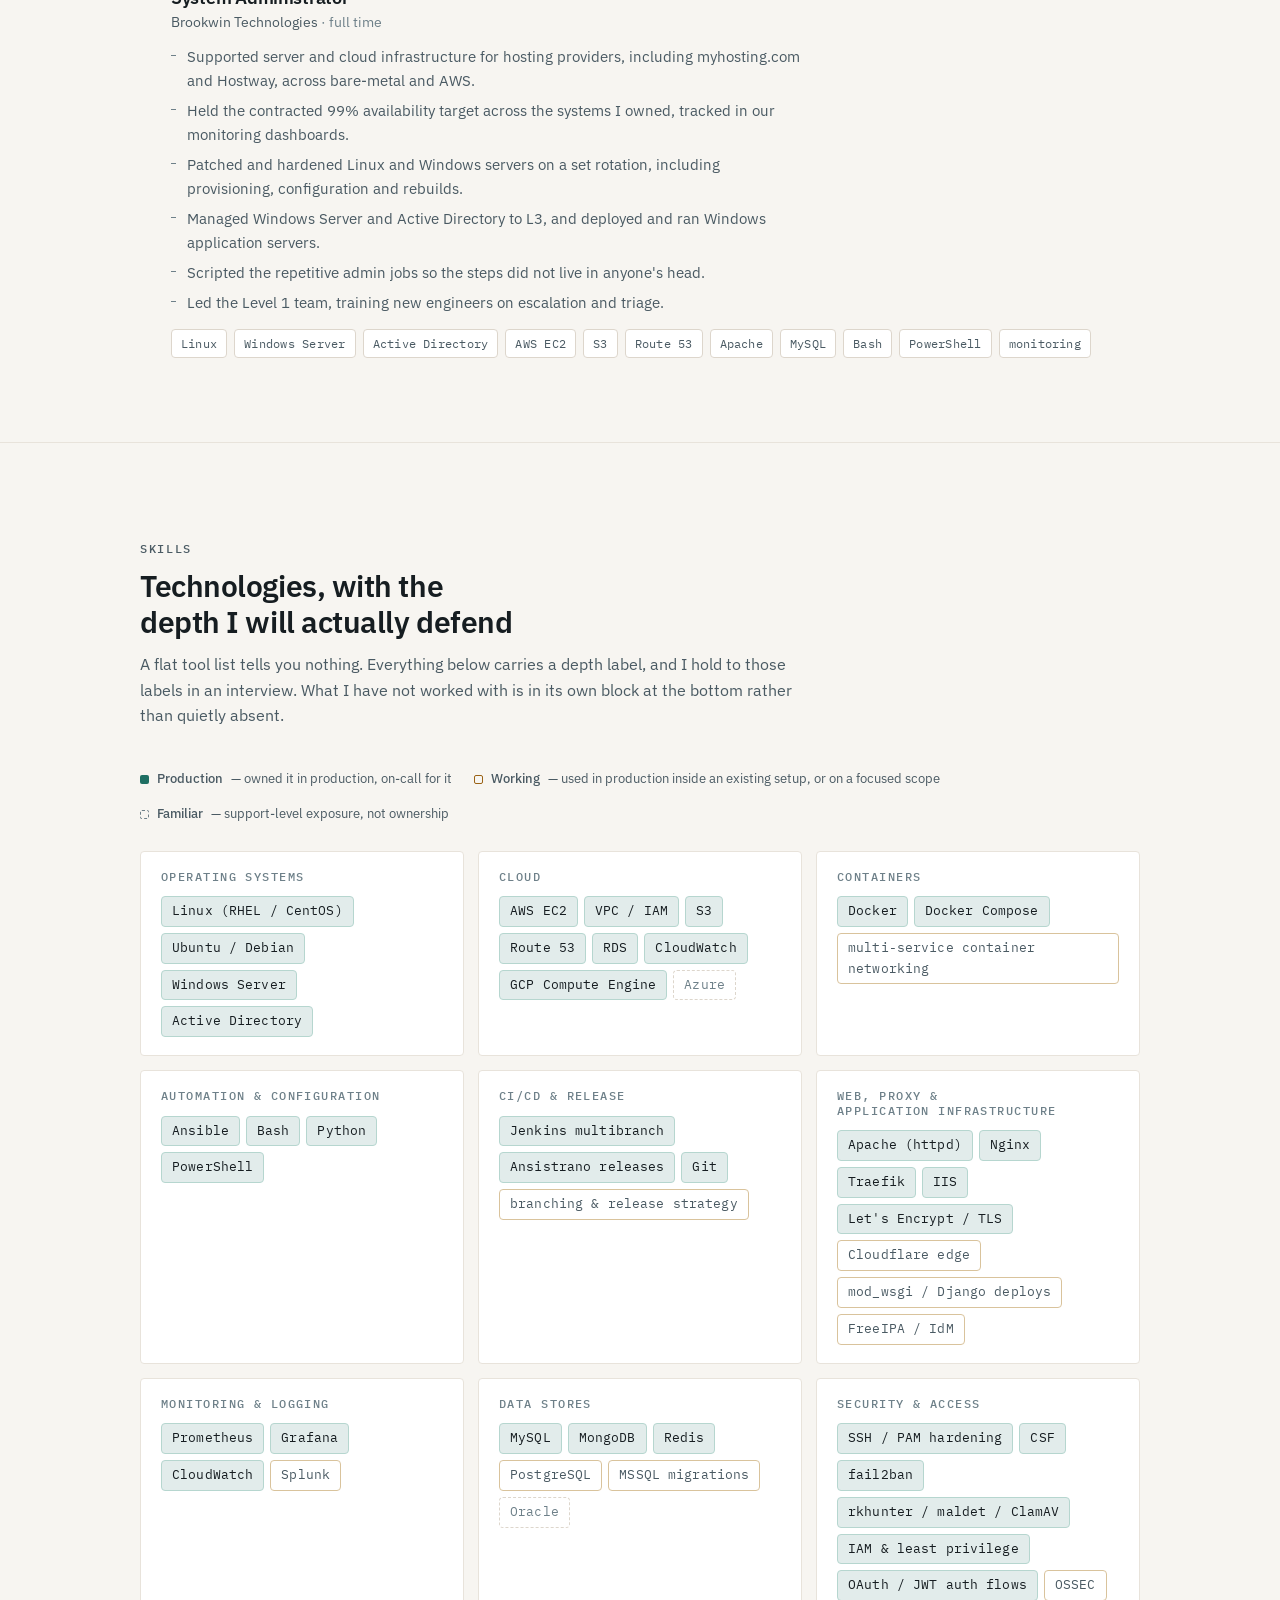
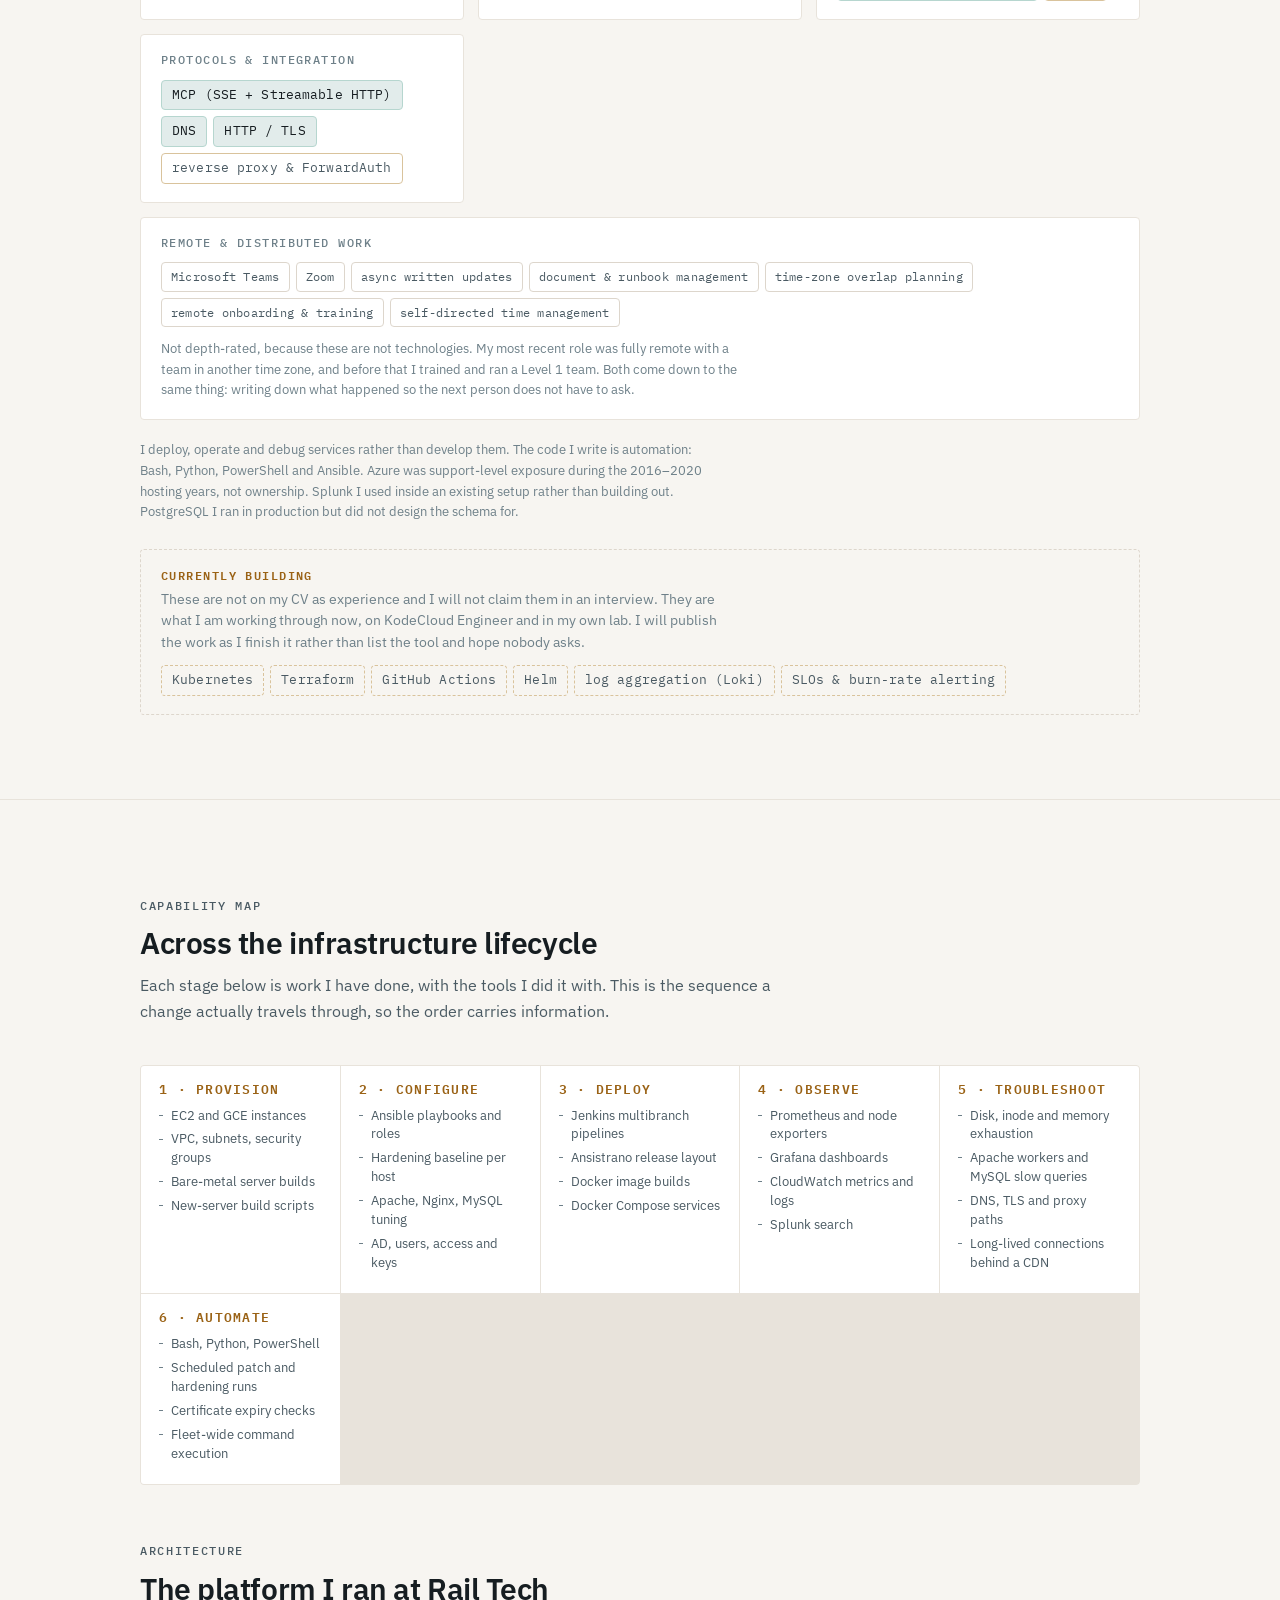
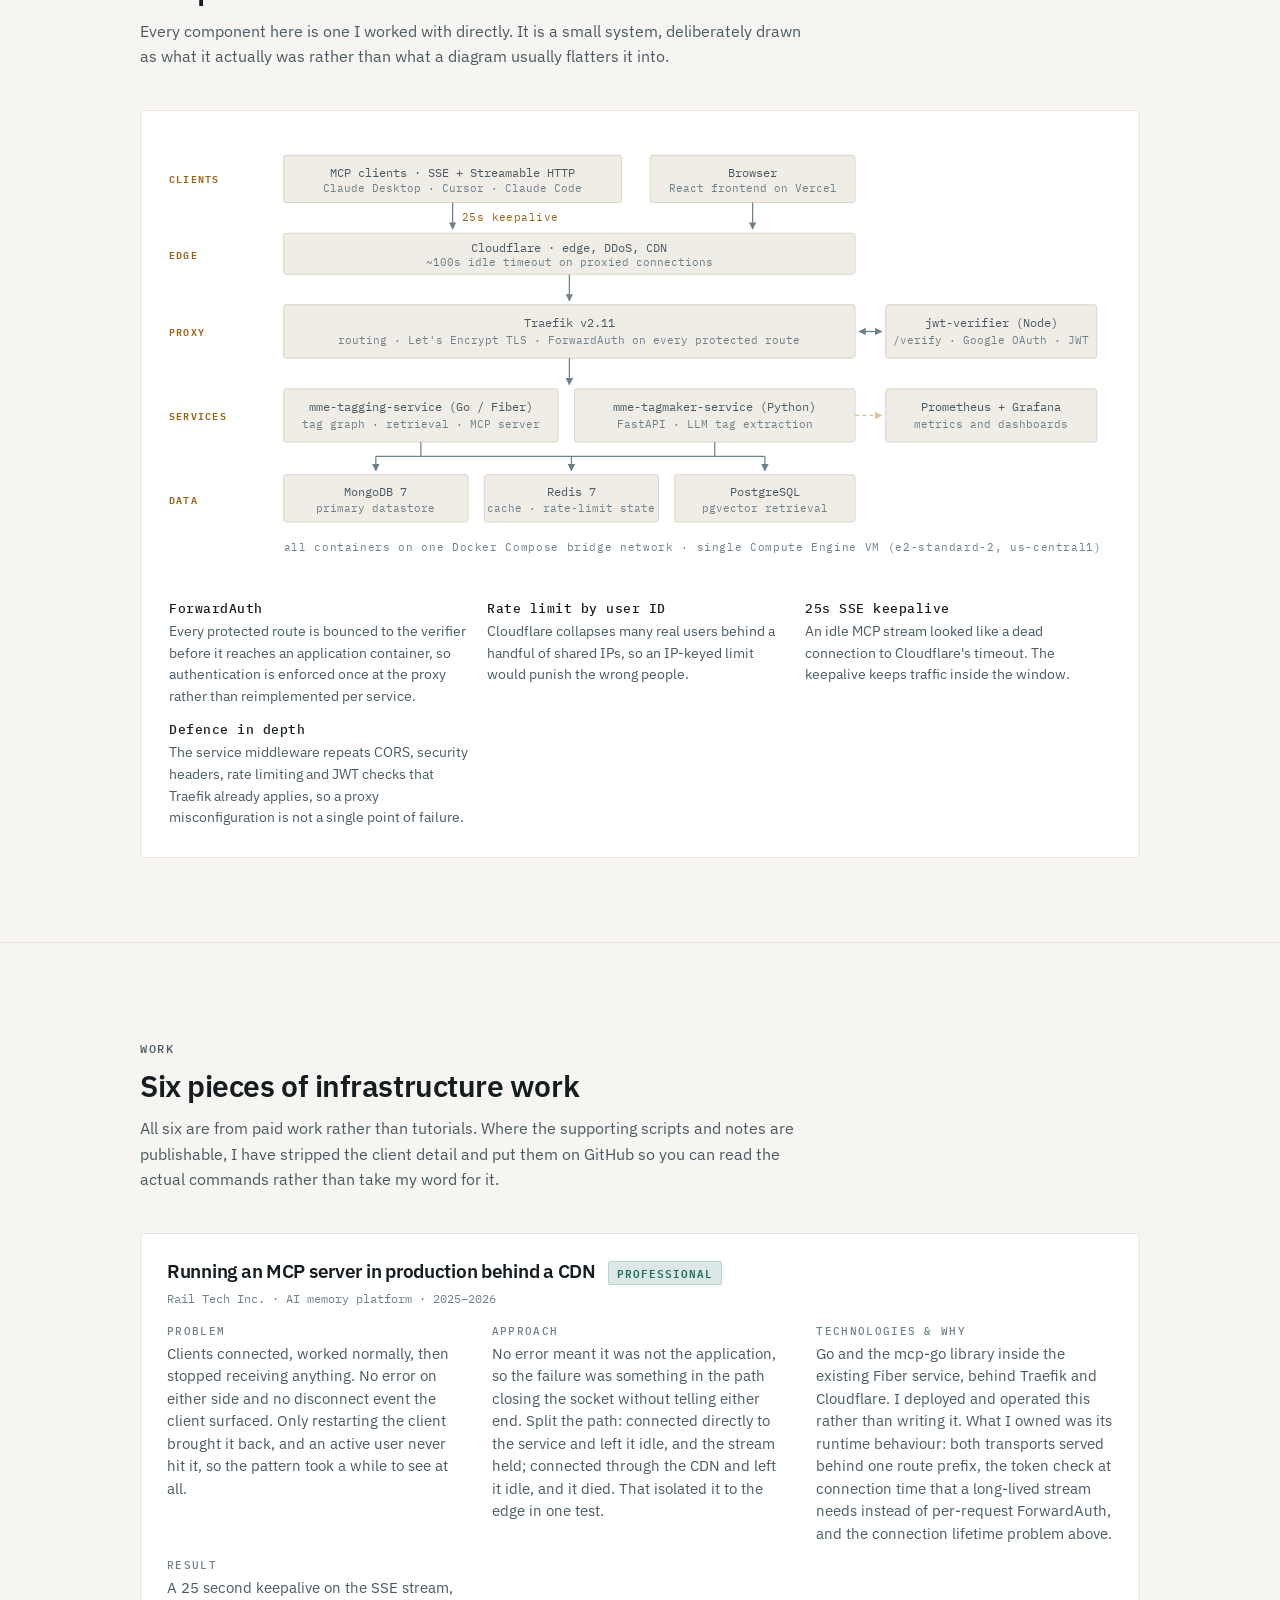
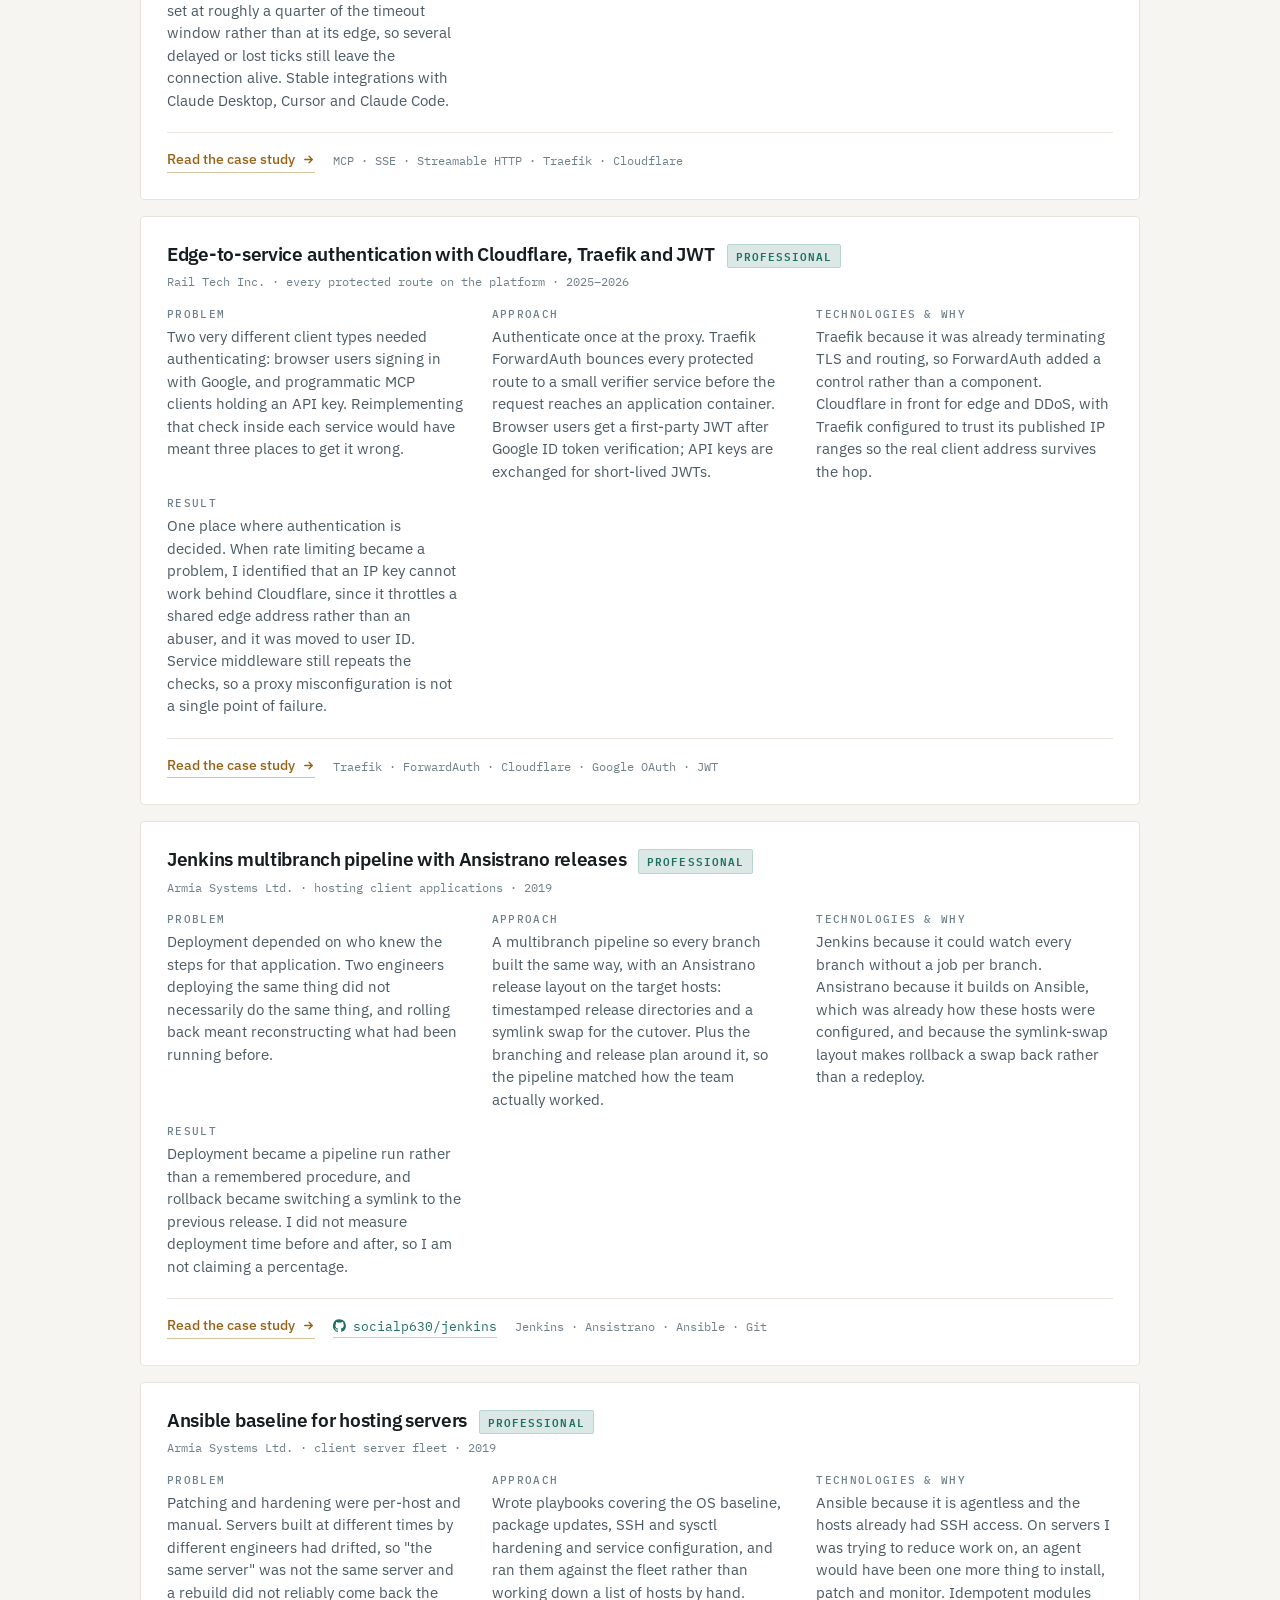
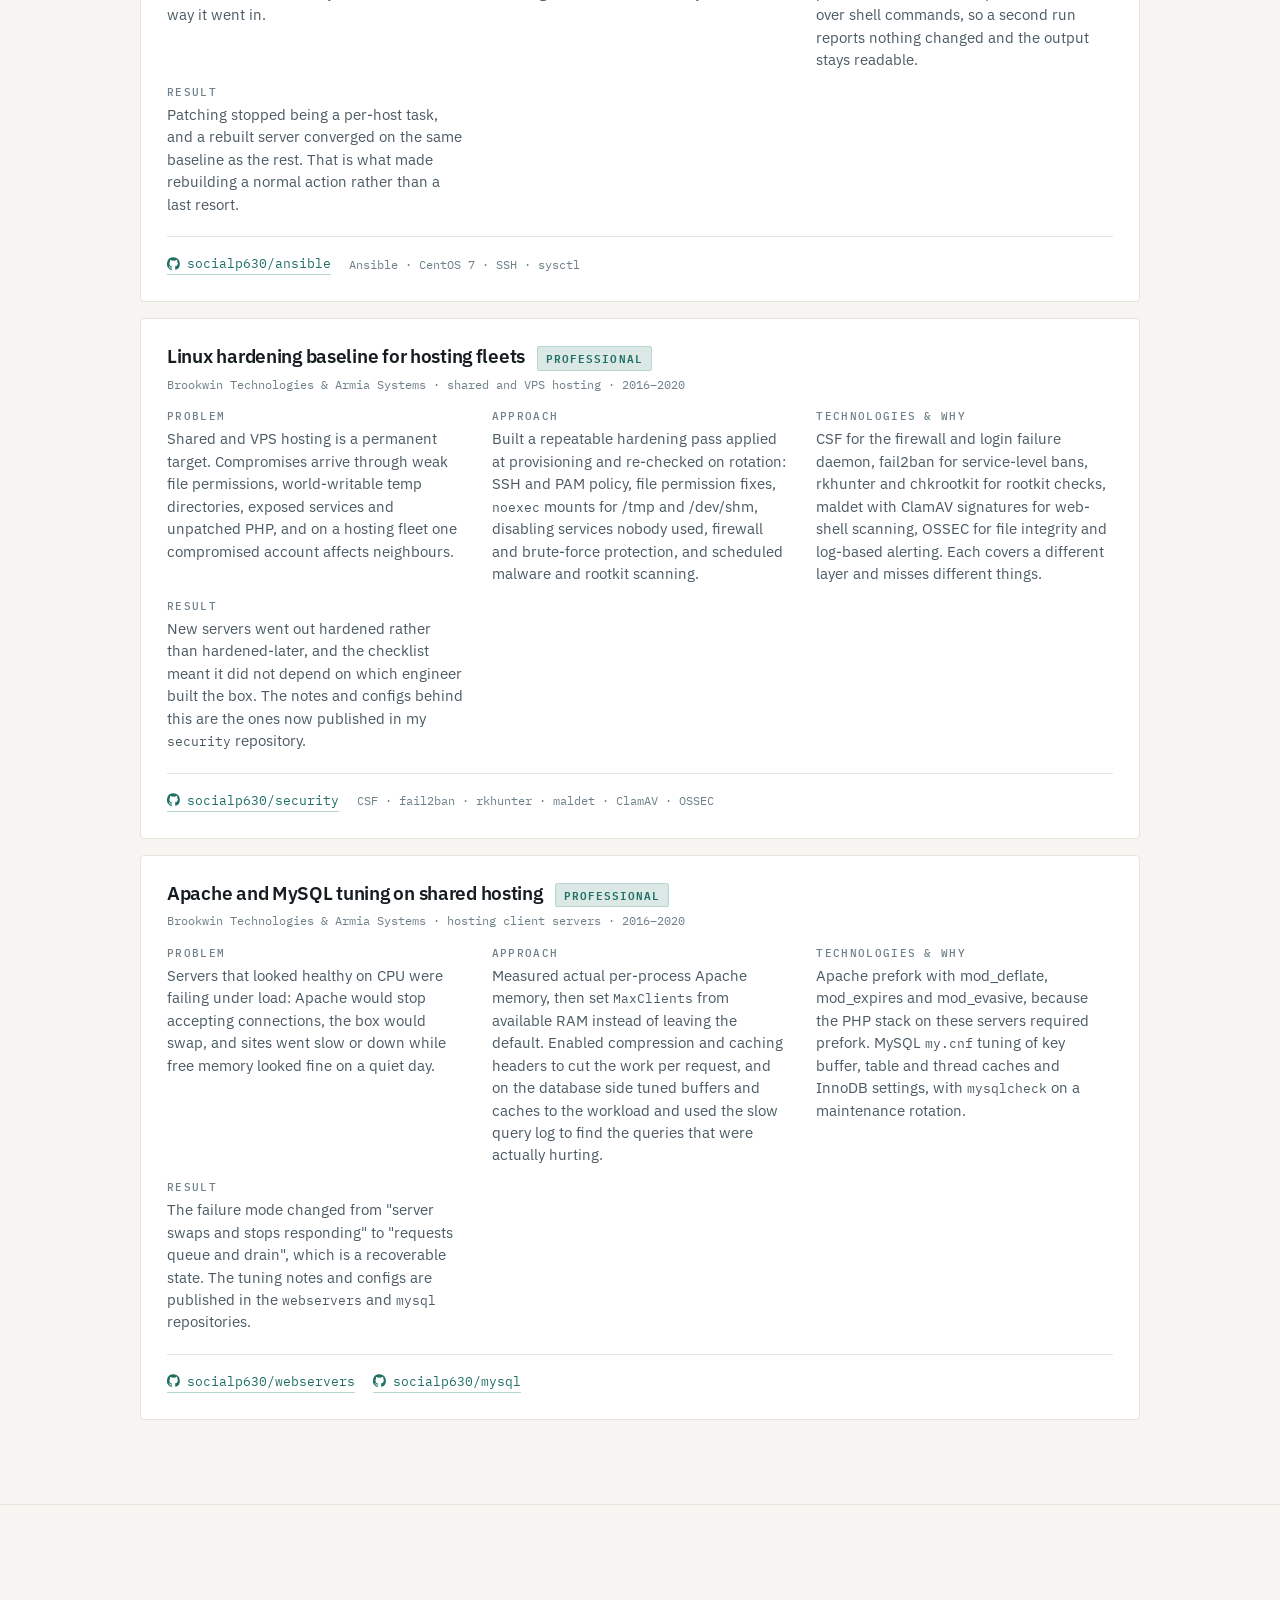
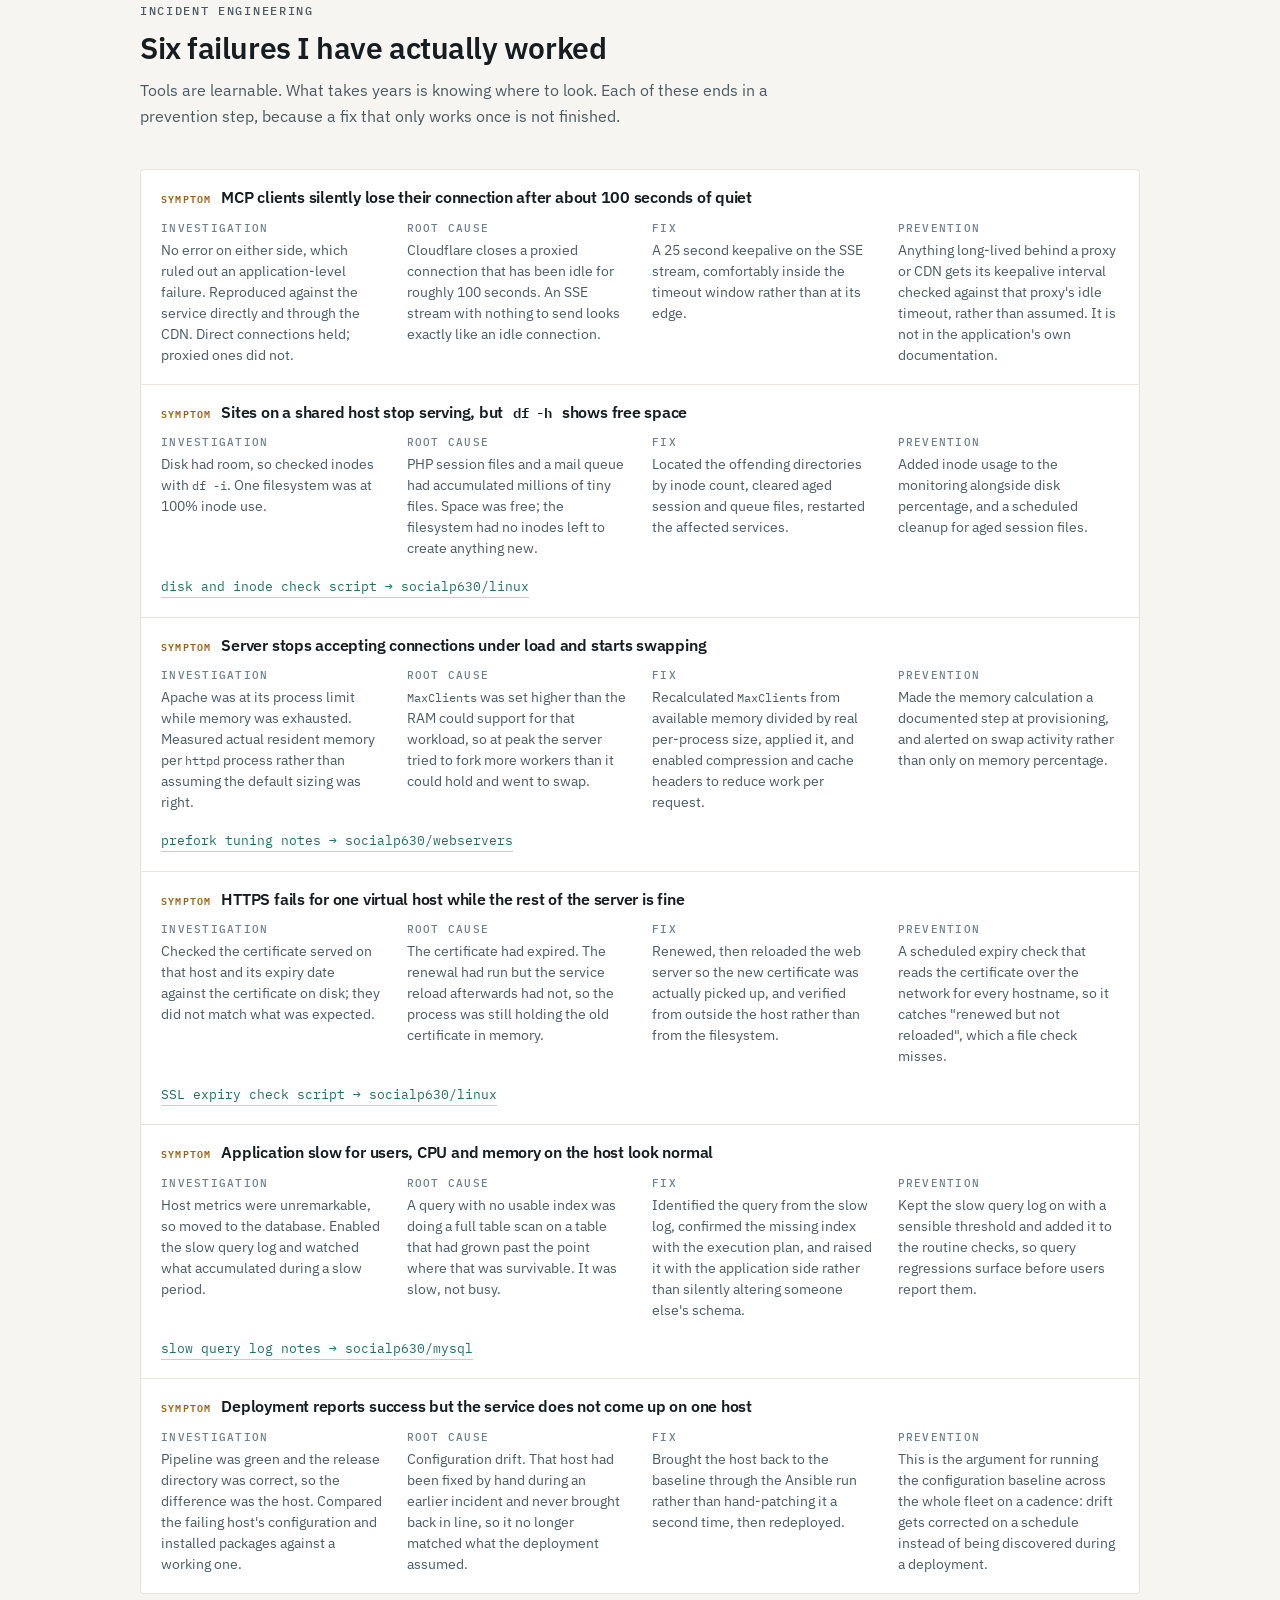
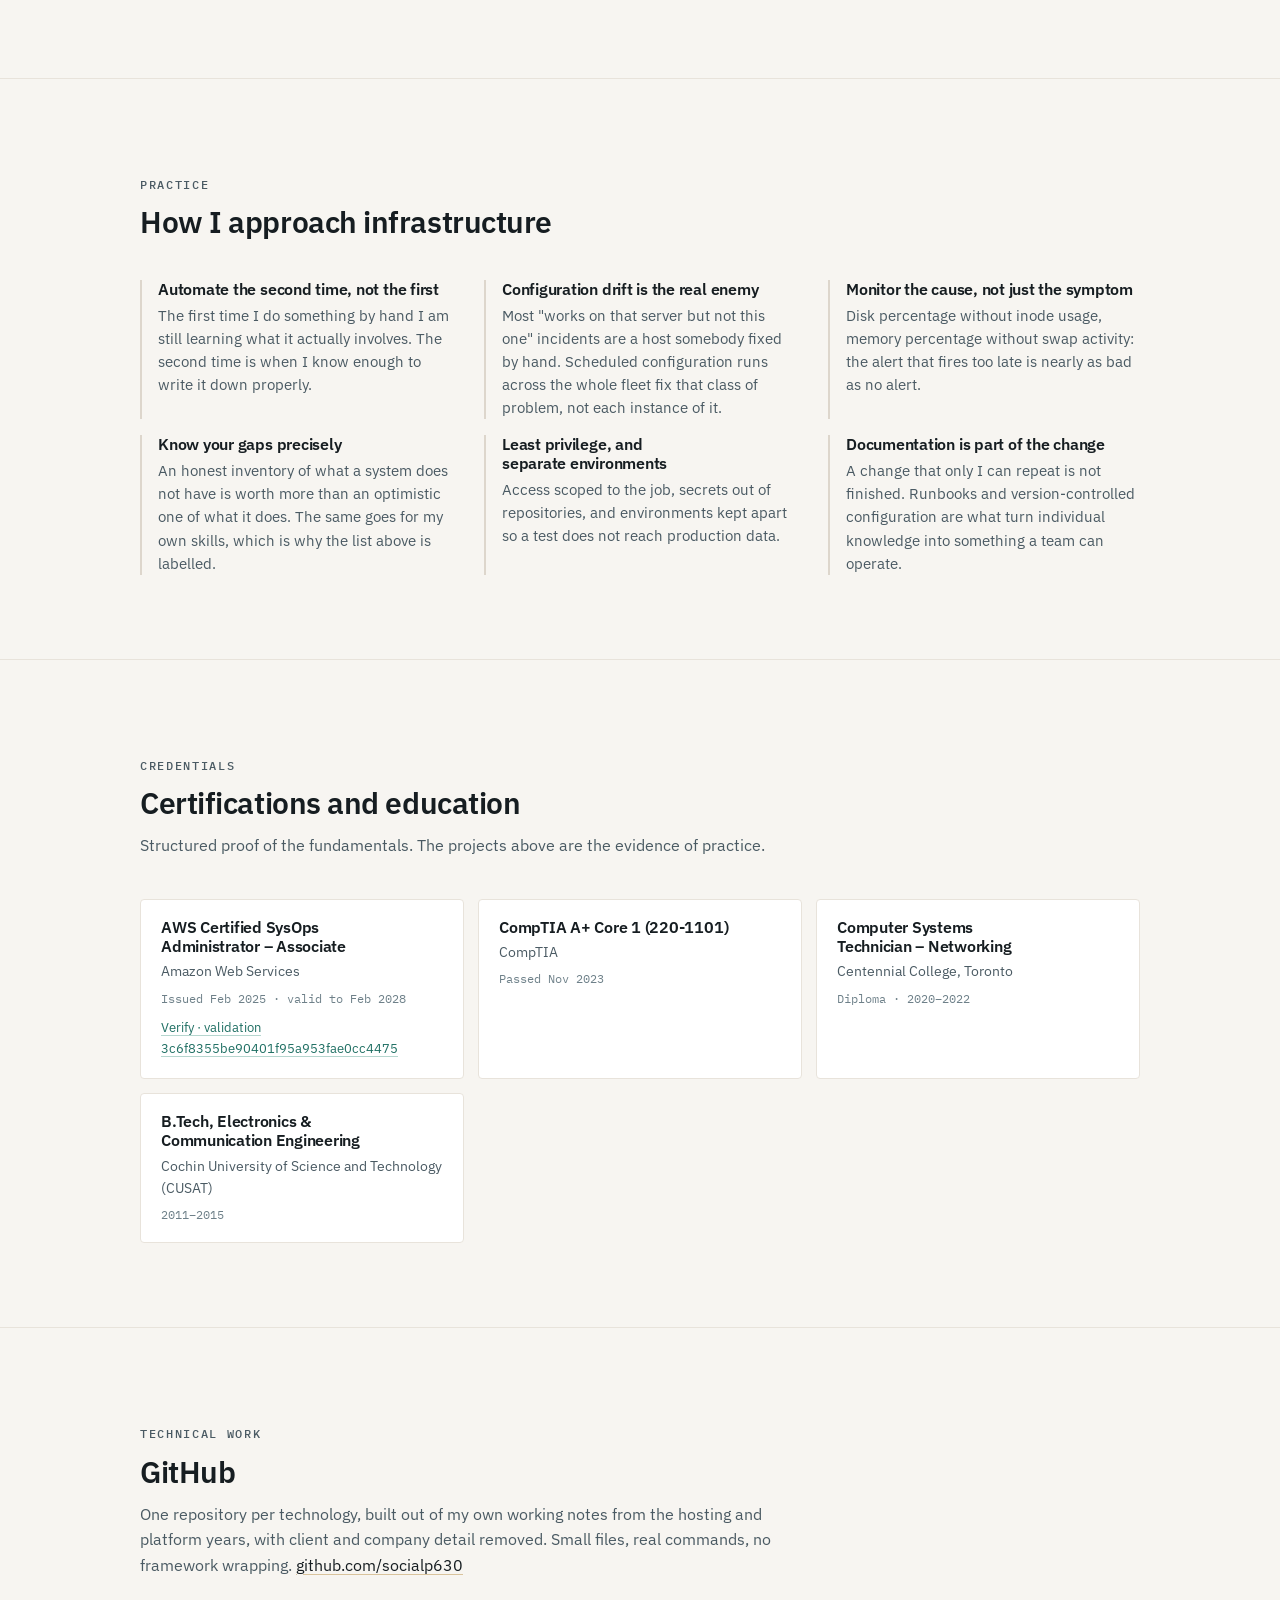
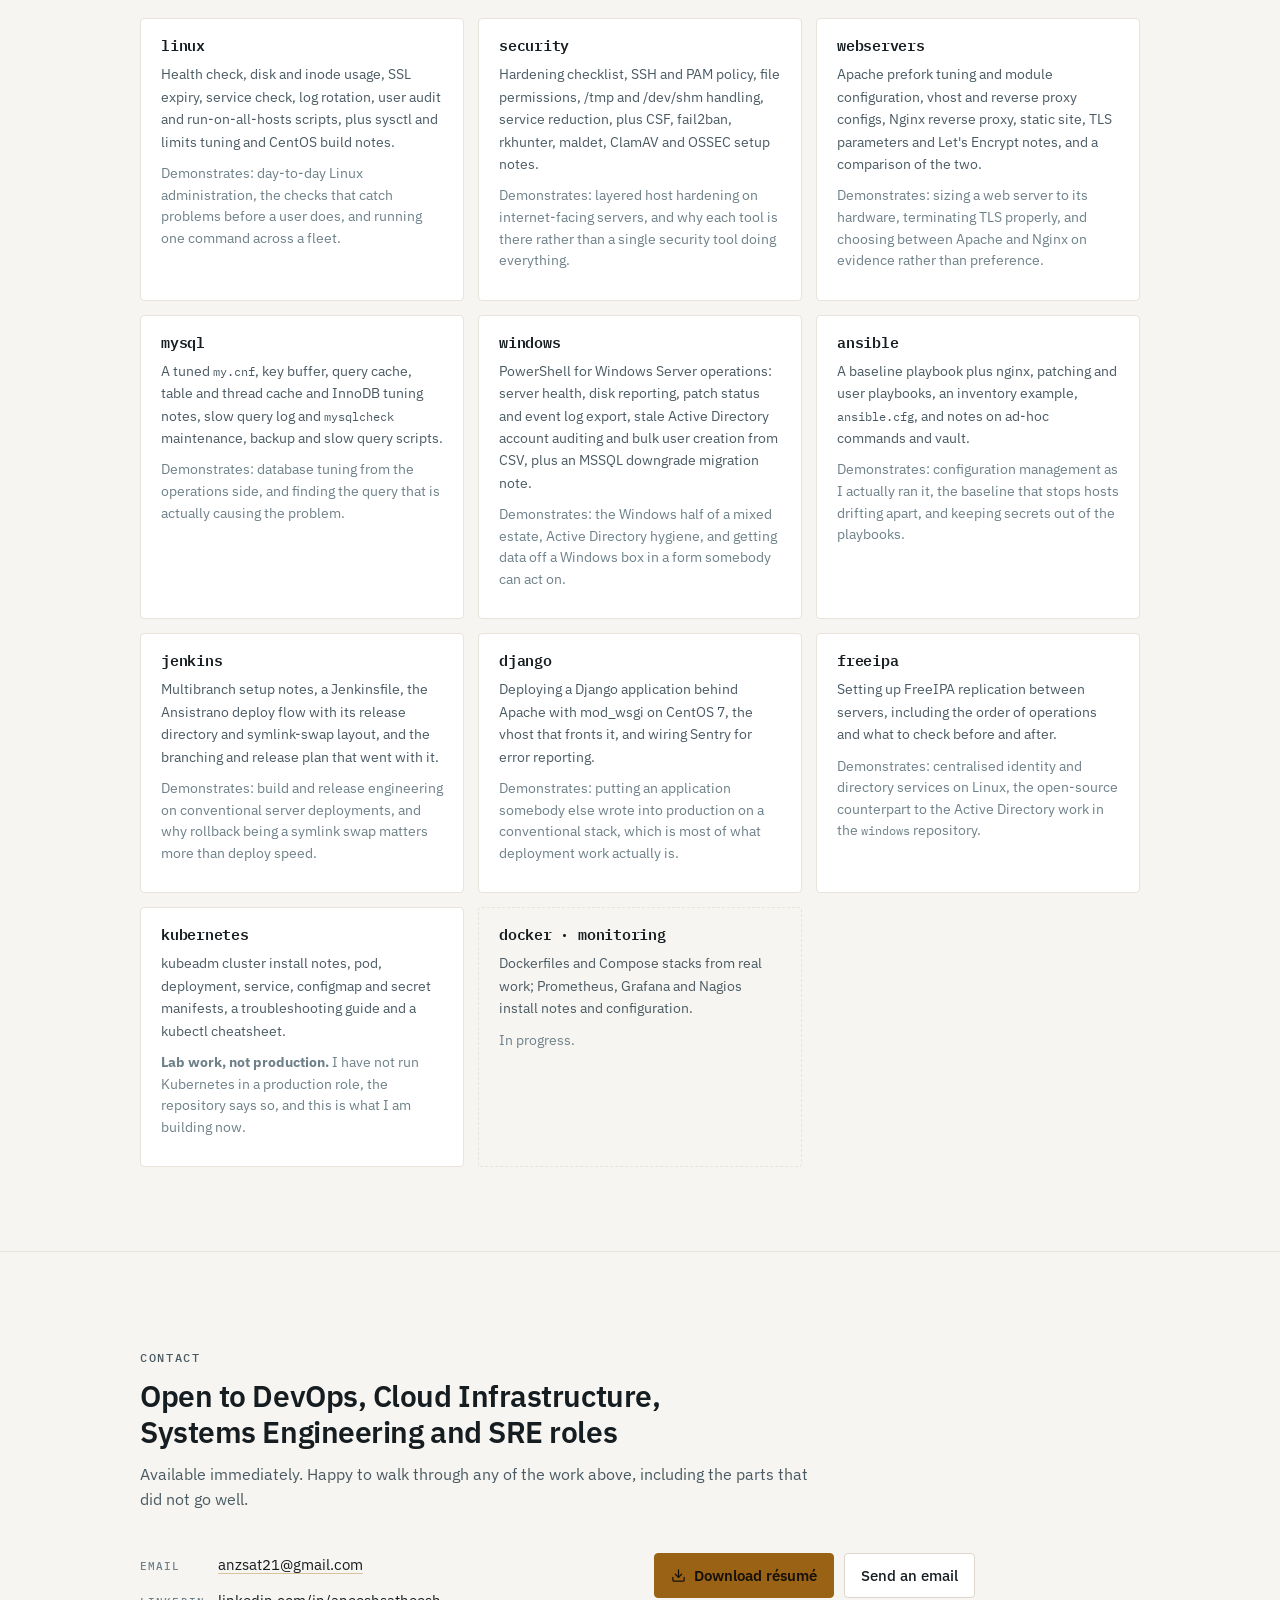
==== commit 6267f4e7: "New repo added, removed some references and fix stale links" ====
--- a/index.html
+++ b/index.html
@@ -134,7 +134,7 @@
         rotation with out-of-hours pages, Ansible playbooks run against real servers, and the
         Jenkins multibranch pipeline with Ansistrano releases that took deployment out of
         people's heads. At Rail Tech I ran the infrastructure for an AI memory platform on GCP,
-        built its MCP server, and owned the edge and authentication path in front of it. The
+        ran its MCP server, and owned the edge and authentication path in front of it. The
         automation came out of the operations work, not the other way round.
       </p>
     </div>
@@ -627,7 +627,7 @@
           <a class="cs-link" href="case-studies/mcp-server.html">Read the case study
             <svg width="13" height="13" viewBox="0 0 24 24" fill="none" stroke="currentColor" stroke-width="2.5" stroke-linecap="round" stroke-linejoin="round" aria-hidden="true"><path d="M5 12h14M13 6l6 6-6 6"/></svg>
           </a>
-          <span class="project-where" style="margin:0">Go &middot; Fiber &middot; mcp-go &middot; SSE &middot; Streamable HTTP</span>
+          <span class="project-where" style="margin:0">MCP &middot; SSE &middot; Streamable HTTP &middot; Traefik &middot; Cloudflare</span>
         </div>
       </article>
 
@@ -693,7 +693,12 @@
           <a class="cs-link" href="case-studies/release-pipeline.html">Read the case study
             <svg width="13" height="13" viewBox="0 0 24 24" fill="none" stroke="currentColor" stroke-width="2.5" stroke-linecap="round" stroke-linejoin="round" aria-hidden="true"><path d="M5 12h14M13 6l6 6-6 6"/></svg>
           </a>
+          <a class="evidence" href="https://github.com/socialp630/jenkins" target="_blank" rel="noopener">
+            <svg viewBox="0 0 24 24" fill="currentColor" aria-hidden="true"><path d="M12 .5a12 12 0 0 0-3.8 23.4c.6.1.8-.3.8-.6v-2c-3.3.7-4-1.6-4-1.6-.6-1.4-1.4-1.8-1.4-1.8-1.1-.8.1-.8.1-.8 1.2.1 1.9 1.3 1.9 1.3 1.1 1.9 2.9 1.3 3.6 1 .1-.8.4-1.3.8-1.6-2.7-.3-5.5-1.3-5.5-5.9 0-1.3.5-2.4 1.2-3.2-.1-.3-.5-1.5.1-3.2 0 0 1-.3 3.3 1.2a11.5 11.5 0 0 1 6 0C17.6 5 18.6 5.3 18.6 5.3c.7 1.7.3 2.9.1 3.2.8.8 1.2 1.9 1.2 3.2 0 4.6-2.8 5.6-5.5 5.9.4.4.8 1.1.8 2.2v3.3c0 .3.2.7.8.6A12 12 0 0 0 12 .5z"/></svg>
+            socialp630/jenkins
+          </a>
           <span class="project-where" style="margin:0">Jenkins &middot; Ansistrano &middot; Ansible &middot; Git</span>
+    
         </div>
       </article>
 
@@ -723,9 +728,9 @@
           </div>
         </div>
         <div class="project-foot">
-          <a class="evidence" href="https://github.com/socialp630/linux" target="_blank" rel="noopener">
+          <a class="evidence" href="https://github.com/socialp630/ansible" target="_blank" rel="noopener">
             <svg viewBox="0 0 24 24" fill="currentColor" aria-hidden="true"><path d="M12 .5a12 12 0 0 0-3.8 23.4c.6.1.8-.3.8-.6v-2c-3.3.7-4-1.6-4-1.6-.6-1.4-1.4-1.8-1.4-1.8-1.1-.8.1-.8.1-.8 1.2.1 1.9 1.3 1.9 1.3 1.1 1.9 2.9 1.3 3.6 1 .1-.8.4-1.3.8-1.6-2.7-.3-5.5-1.3-5.5-5.9 0-1.3.5-2.4 1.2-3.2-.1-.3-.5-1.5.1-3.2 0 0 1-.3 3.3 1.2a11.5 11.5 0 0 1 6 0C17.6 5 18.6 5.3 18.6 5.3c.7 1.7.3 2.9.1 3.2.8.8 1.2 1.9 1.2 3.2 0 4.6-2.8 5.6-5.5 5.9.4.4.8 1.1.8 2.2v3.3c0 .3.2.7.8.6A12 12 0 0 0 12 .5z"/></svg>
-            socialp630/linux
+            socialp630/ansible
           </a>
           <span class="project-where" style="margin:0">Ansible &middot; CentOS 7 &middot; SSH &middot; sysctl</span>
         </div>
@@ -999,7 +1004,7 @@
 
       <div class="repo">
         <h3><a href="https://github.com/socialp630/mysql" target="_blank" rel="noopener">mysql</a></h3>
-        <p>An annotated <code>my.cnf</code>, key buffer, query cache, table and thread cache and InnoDB tuning notes, slow query log and <code>mysqlcheck</code> maintenance, backup and slow query scripts.</p>
+                <p>A tuned <code>my.cnf</code>, key buffer, query cache, table and thread cache and InnoDB tuning notes, slow query log and <code>mysqlcheck</code> maintenance, backup and slow query scripts.</p>
         <p class="why">Demonstrates: database tuning from the operations side, and finding the query that is actually causing the problem.</p>
       </div>
       <div class="repo">
@@ -1013,16 +1018,34 @@
         <p>A baseline playbook plus nginx, patching and user playbooks, an inventory example, <code>ansible.cfg</code>, and notes on ad-hoc commands and vault.</p>
         <p class="why">Demonstrates: configuration management as I actually ran it, the baseline that stops hosts drifting apart, and keeping secrets out of the playbooks.</p>
       </div>
+      <div class="repo">
+        <h3><a href="https://github.com/socialp630/jenkins" target="_blank" rel="noopener">jenkins</a></h3>
+        <p>Multibranch setup notes, a Jenkinsfile, the Ansistrano deploy flow with its release directory and symlink-swap layout, and the branching and release plan that went with it.</p>
+        <p class="why">Demonstrates: build and release engineering on conventional server deployments, and why rollback being a symlink swap matters more than deploy speed.</p>
+      </div>
+
+      <div class="repo">
+        <h3><a href="https://github.com/socialp630/django" target="_blank" rel="noopener">django</a></h3>
+        <p>Deploying a Django application behind Apache with mod_wsgi on CentOS 7, the vhost that fronts it, and wiring Sentry for error reporting.</p>
+        <p class="why">Demonstrates: putting an application somebody else wrote into production on a conventional stack, which is most of what deployment work actually is.</p>
+      </div>
+
+      <div class="repo">
+        <h3><a href="https://github.com/socialp630/freeipa" target="_blank" rel="noopener">freeipa</a></h3>
+        <p>Setting up FreeIPA replication between servers, including the order of operations and what to check before and after.</p>
+        <p class="why">Demonstrates: centralised identity and directory services on Linux, the open-source counterpart to the Active Directory work in the <code>windows</code> repository.</p>
+      </div>
+
+      <div class="repo">
+        <h3><a href="https://github.com/socialp630/kubernetes" target="_blank" rel="noopener">kubernetes</a></h3>
+        <p>kubeadm cluster install notes, pod, deployment, service, configmap and secret manifests, a troubleshooting guide and a kubectl cheatsheet.</p>
+        <p class="why"><strong>Lab work, not production.</strong> I have not run Kubernetes in a production role, the repository says so, and this is what I am building now.</p>
+      </div>
+
       <div class="repo repo-soon">
-        <h3>jenkins</h3>
-        <p>Multibranch setup, a Jenkinsfile, and the Ansistrano deploy flow with the release directory and symlink-swap layout, plus the branching and release plan that went with it.</p>
-        <p class="why">From the 2019 work at Armia. In progress.</p>
-      </div>
-      
-      <div class="repo repo-soon">
-        <h3>docker &middot; kubernetes &middot; monitoring</h3>
-        <p>Dockerfiles and Compose stacks from real work; Kubernetes and observability material from current lab work, clearly marked as such.</p>
-        <p class="why">Mixed. The Docker material is from production; the Kubernetes material is lab work I am doing now and is labelled that way in the repository.</p>
+        <h3>docker &middot; monitoring</h3>
+        <p>Dockerfiles and Compose stacks from real work; Prometheus, Grafana and Nagios install notes and configuration.</p>
+        <p class="why">In progress.</p>
       </div>
 
     </div>
